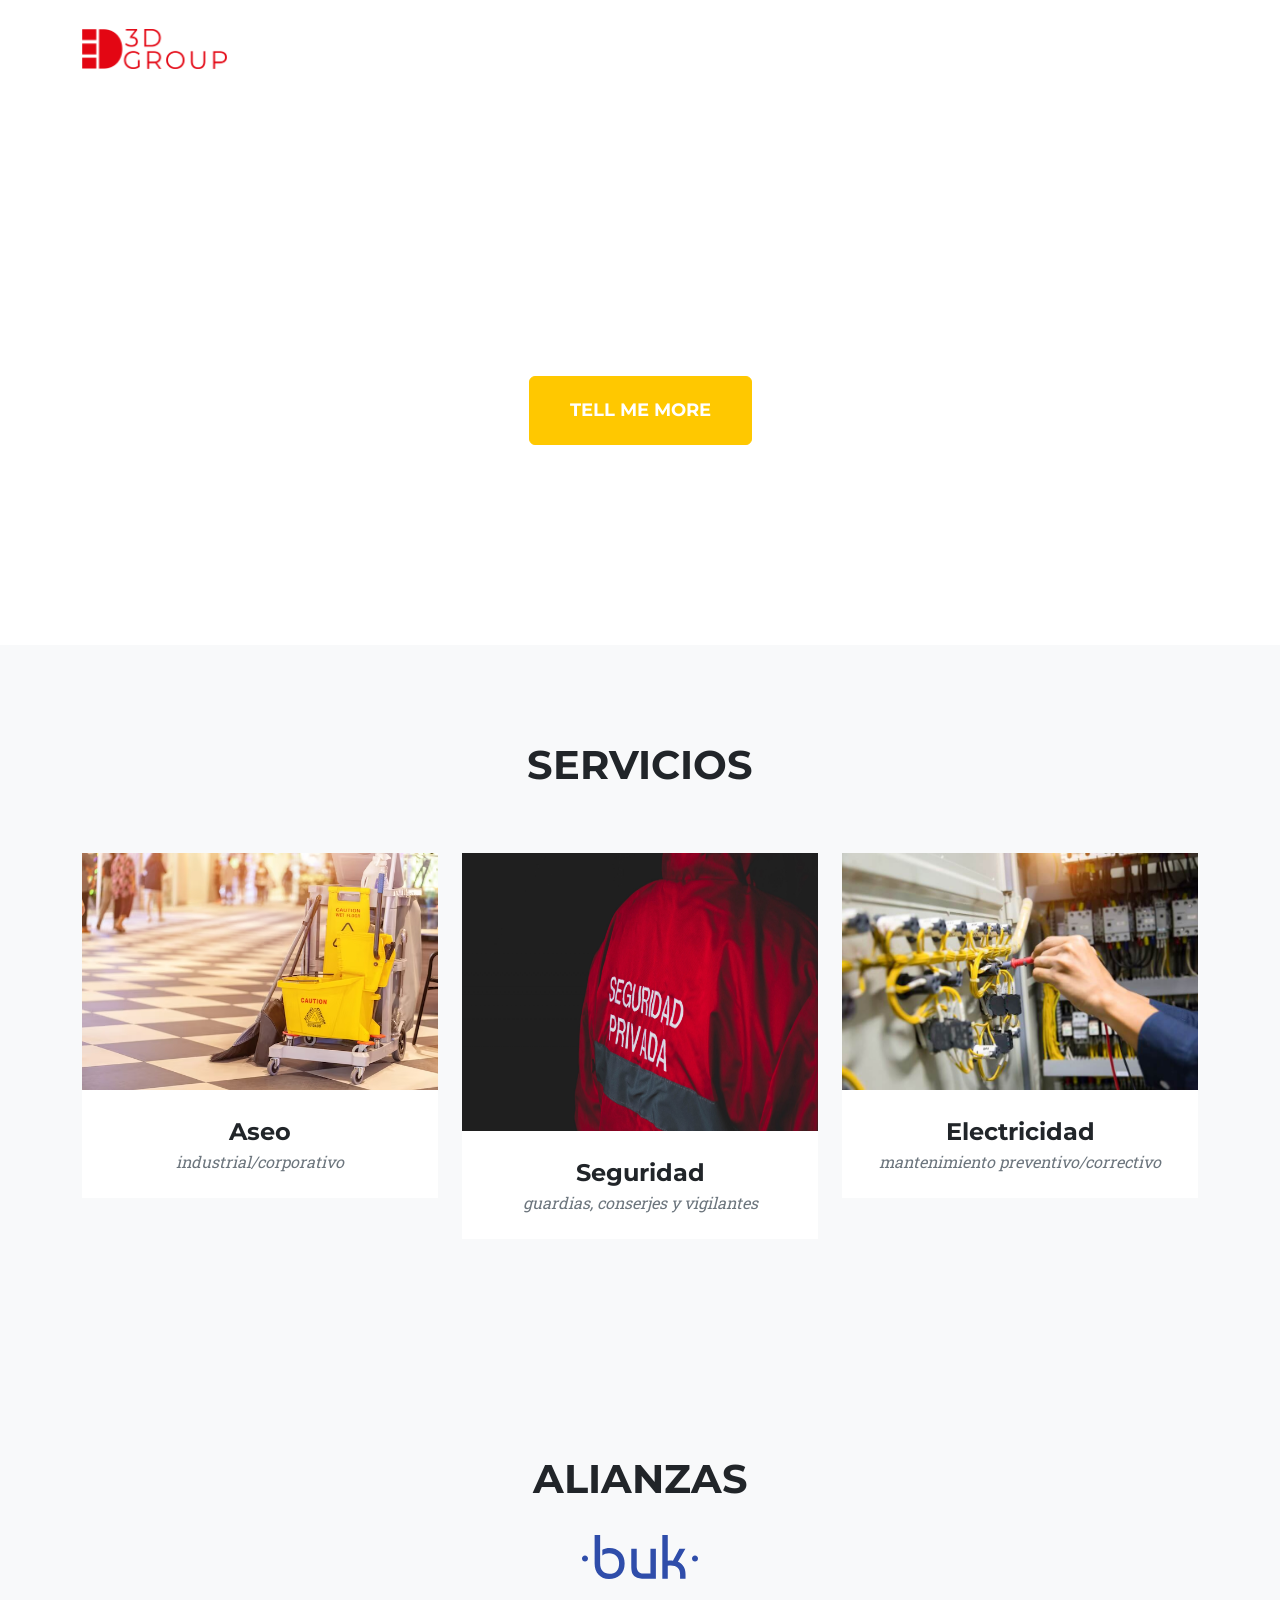
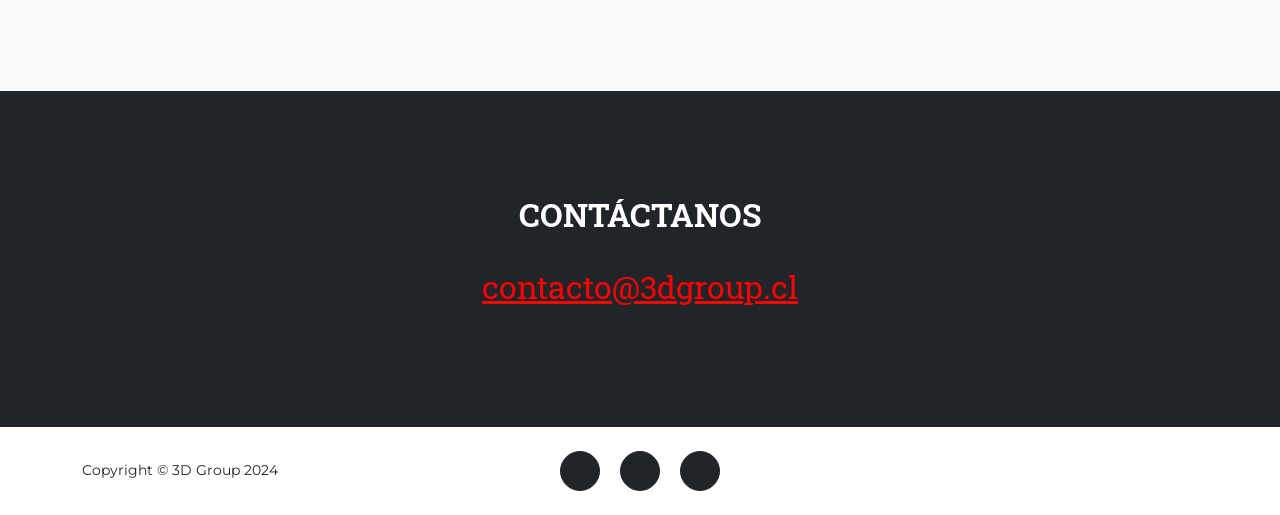
==== index.html @ 6247771e "modify landing" ====
<!DOCTYPE html>
<html lang="en">

<head>
    <meta charset="utf-8" />
    <meta name="viewport" content="width=device-width, initial-scale=1, shrink-to-fit=no" />
    <meta name="description" content="" />
    <meta name="author" content="" />
    <title>3D Group</title>
    <!-- Favicon-->
    <link rel="icon" type="image/x-icon" href="assets/favicon.ico" />
    <!-- Font Awesome icons (free version)-->
    <script src="https://use.fontawesome.com/releases/v6.3.0/js/all.js" crossorigin="anonymous"></script>
    <!-- Google fonts-->
    <link href="https://fonts.googleapis.com/css?family=Montserrat:400,700" rel="stylesheet" type="text/css" />
    <link href="https://fonts.googleapis.com/css?family=Roboto+Slab:400,100,300,700" rel="stylesheet" type="text/css" />
    <!-- Core theme CSS (includes Bootstrap)-->
    <link href="css/styles.css" rel="stylesheet" />
</head>

<body id="page-top">
    <!-- Navigation-->
    <nav class="navbar navbar-expand-lg navbar-dark fixed-top" id="mainNav">
        <div class="container">
            <a class="navbar-brand" href="#page-top"><img src="assets/img/logo.png" alt="..." /></a>
            <button class="navbar-toggler" type="button" data-bs-toggle="collapse" data-bs-target="#navbarResponsive"
                aria-controls="navbarResponsive" aria-expanded="false" aria-label="Toggle navigation">
                Menu
                <i class="fas fa-bars ms-1"></i>
            </button>
            <div class="collapse navbar-collapse" id="navbarResponsive">
                <ul class="navbar-nav text-uppercase ms-auto py-4 py-lg-0">
                    <li class="nav-item">
                        <a class="nav-link" href="#portfolio">
                            Servicios
                        </a>
                    </li>
                    <li class="nav-item">
                        <a class="nav-link" href="#alliances">
                            Alianzas
                        </a>
                    </li>
                    <!-- <li class="nav-item">
                        <a class="nav-link" href="#team">
                            Team
                        </a>
                    </li> -->
                    <li class="nav-item">
                        <a class="nav-link" href="#contact">
                            Contacto
                        </a>
                    </li>
                </ul>
            </div>
        </div>
    </nav>

    <!-- Masthead-->
    <header class="masthead">
        <div class="container">
            <div class="masthead-subheading">
                Co creamos espacios limpios y seguros para la tranquilidad de tus personas.
            </div>

            <a class="btn btn-primary btn-xl text-uppercase" href="#services">Tell Me More</a>
        </div>
    </header>

    <!-- Portfolio Grid-->
    <section class="page-section bg-light" id="portfolio">
        <div class="container">
            <div class="text-center">
                <h2 class="section-heading text-uppercase">
                    Servicios
                </h2>
                <h3 class="section-subheading text-muted">
                    <!-- Lorem ipsum dolor sit amet consectetur. -->
                </h3>
            </div>
            <div class="row">
                <div class="col-lg-4 col-sm-6 mb-4">
                    <!-- Portfolio item 1-->
                    <div class="portfolio-item">
                        <a class="portfolio-link" data-bs-toggle="modal" href="#portfolioModal1">
                            <div class="portfolio-hover">
                                <div class="portfolio-hover-content"><i class="fas fa-plus fa-3x"></i></div>
                            </div>
                            <img class="img-fluid" src="assets/img/services/aseo.png" alt="..." />
                        </a>
                        <div class="portfolio-caption">
                            <div class="portfolio-caption-heading">
                                Aseo
                            </div>
                            <div class="portfolio-caption-subheading text-muted">
                                industrial/corporativo
                            </div>
                        </div>
                    </div>
                </div>
                <div class="col-lg-4 col-sm-6 mb-4">
                    <!-- Portfolio item 2-->
                    <div class="portfolio-item">
                        <a class="portfolio-link" data-bs-toggle="modal" href="#portfolioModal2">
                            <div class="portfolio-hover">
                                <div class="portfolio-hover-content"><i class="fas fa-plus fa-3x"></i></div>
                            </div>
                            <img class="img-fluid" style="height: 17.35em;" src="assets/img/services/seguridad.png"
                                alt="..." />
                        </a>
                        <div class="portfolio-caption">
                            <div class="portfolio-caption-heading">
                                Seguridad
                            </div>
                            <div class="portfolio-caption-subheading text-muted">
                                guardias, conserjes y vigilantes
                            </div>
                        </div>
                    </div>
                </div>
                <div class="col-lg-4 col-sm-6 mb-4">
                    <!-- Portfolio item 3-->
                    <div class="portfolio-item">
                        <a class="portfolio-link" data-bs-toggle="modal" href="#portfolioModal3">
                            <div class="portfolio-hover">
                                <div class="portfolio-hover-content"><i class="fas fa-plus fa-3x"></i></div>
                            </div>
                            <img class="img-fluid" src="assets/img/services/electricidad.jpg" alt="..." />
                        </a>
                        <div class="portfolio-caption">
                            <div class="portfolio-caption-heading">
                                Electricidad
                            </div>
                            <div class="portfolio-caption-subheading text-muted">
                                mantenimiento preventivo/correctivo
                            </div>
                        </div>
                    </div>
                </div>
            </div>
        </div>
    </section>

    <!-- Clients-->
    <section class="page-section bg-light" id="alliances">
        <div class="container">
            <div class="text-center">
                <h2 class="section-heading text-uppercase">
                    Alianzas
                </h2>
            </div>
            <div class="row align-items-center" style="justify-content: center;">
                <div class="col-md-3 col-sm-6 my-3">
                    <a href="#!"><img class="img-fluid img-brand d-block mx-auto"
                            src="assets/img/alliances/logo-buk.svg" alt="..." aria-label="buk Logo" /></a>
                </div>

            </div>
        </div>
    </section>

    <!-- Contact-->
    <section class="page-section" id="contact">
        <div class="container">
            <div class="text-center">
                <p class="section-heading text-uppercase" style="font-size: 2rem; font-weight: bolder;">
                    Contáctanos
                </p>
                <p class="section-subheading text-muted">
                    <a href="mailto:contacto@cronoit.cl" style="font-size: 2rem; color: red;"
                        aria-label="correo electrónico">
                        contacto@3dgroup.cl
                    </a>
                </p>
            </div>
        </div>
    </section>

    <!-- Footer-->
    <footer class="footer py-4">
        <div class="container">
            <div class="row align-items-center">
                <div class="col-lg-4 text-lg-start">Copyright &copy; 3D Group 2024</div>
                <div class="col-lg-4 my-3 my-lg-0">
                    <a class="btn btn-dark btn-social mx-2" href="#!" aria-label="Twitter"><i
                            class="fab fa-twitter"></i></a>
                    <a class="btn btn-dark btn-social mx-2" href="#!" aria-label="Facebook"><i
                            class="fab fa-facebook-f"></i></a>
                    <a class="btn btn-dark btn-social mx-2" href="#!" aria-label="LinkedIn"><i
                            class="fab fa-linkedin-in"></i></a>
                </div>
                <!-- <div class="col-lg-4 text-lg-end">
                    <a class="link-dark text-decoration-none me-3" href="#!">Privacy Policy</a>
                    <a class="link-dark text-decoration-none" href="#!">Terms of Use</a>
                </div> -->
            </div>
        </div>
    </footer>

    <!-- Portfolio Modals-->
    <!-- Portfolio item 1 modal popup-->
    <div class="portfolio-modal modal fade" id="portfolioModal1" tabindex="-1" role="dialog" aria-hidden="true">
        <div class="modal-dialog">
            <div class="modal-content">
                <div class="close-modal" data-bs-dismiss="modal"><img src="assets/img/close-icon.svg"
                        alt="Close modal" /></div>
                <div class="container">
                    <div class="row justify-content-center">
                        <div class="col-lg-8">
                            <div class="modal-body">
                                <!-- Project details-->
                                <h2 class="text-uppercase">
                                    aseo
                                </h2>
                                <img class="img-fluid d-block mx-auto" src="assets/img/services/aseo.png" alt="..." />
                                <p>
                                    Utilizamos maquinaria especializada para y por la limpieza y mantención de tus
                                    espacios comunes con profesionales
                                    cualificados para ofrecer la mejor experiencia en comunidades, edificios,
                                    centros comerciales e instituciones.
                                </p>

                                <button class="btn btn-primary btn-xl text-uppercase" data-bs-dismiss="modal"
                                    type="button">
                                    <i class="fas fa-xmark me-1"></i>
                                    cerrar
                                </button>
                            </div>
                        </div>
                    </div>
                </div>
            </div>
        </div>
    </div>

    <!-- Portfolio item 2 modal popup-->
    <div class="portfolio-modal modal fade" id="portfolioModal2" tabindex="-1" role="dialog" aria-hidden="true">
        <div class="modal-dialog">
            <div class="modal-content">
                <div class="close-modal" data-bs-dismiss="modal"><img src="assets/img/close-icon.svg"
                        alt="Close modal" /></div>
                <div class="container">
                    <div class="row justify-content-center">
                        <div class="col-lg-8">
                            <div class="modal-body">
                                <!-- Project details-->
                                <h2 class="text-uppercase">
                                    seguridad
                                </h2>
                                <img class="img-fluid d-block mx-auto" src="assets/img/services/seguridad.png"
                                    alt="..." />
                                <p>
                                    Contamos con profesionales cualificados y certificados para velar por la seguridad
                                    de tus espacios comunes.
                                </p>
                                <button class="btn btn-primary btn-xl text-uppercase" data-bs-dismiss="modal"
                                    type="button">
                                    <i class="fas fa-xmark me-1"></i>
                                    cerrar
                                </button>
                            </div>
                        </div>
                    </div>
                </div>
            </div>
        </div>
    </div>

    <!-- Portfolio item 3 modal popup-->
    <div class="portfolio-modal modal fade" id="portfolioModal3" tabindex="-1" role="dialog" aria-hidden="true">
        <div class="modal-dialog">
            <div class="modal-content">
                <div class="close-modal" data-bs-dismiss="modal"><img src="assets/img/close-icon.svg"
                        alt="Close modal" /></div>
                <div class="container">
                    <div class="row justify-content-center">
                        <div class="col-lg-8">
                            <div class="modal-body">
                                <!-- Project details-->
                                <h2 class="text-uppercase">
                                    electricidad
                                </h2>
                                <img class="img-fluid d-block mx-auto" src="assets/img/services/electricidad.jpg"
                                    alt="..." />
                                <p>
                                    Realizamos mantenimiento preventivo y correctivo para velar por el funcionamiento en
                                    tus espacios comunes.
                                </p>
                                <button class="btn btn-primary btn-xl text-uppercase" data-bs-dismiss="modal"
                                    type="button">
                                    <i class="fas fa-xmark me-1"></i>
                                    cerrar
                                </button>
                            </div>
                        </div>
                    </div>
                </div>
            </div>
        </div>
    </div>

    <!-- Bootstrap core JS-->
    <script src="https://cdn.jsdelivr.net/npm/bootstrap@5.2.3/dist/js/bootstrap.bundle.min.js"></script>
    <!-- Core theme JS-->
    <script src="js/scripts.js"></script>
</body>

</html>
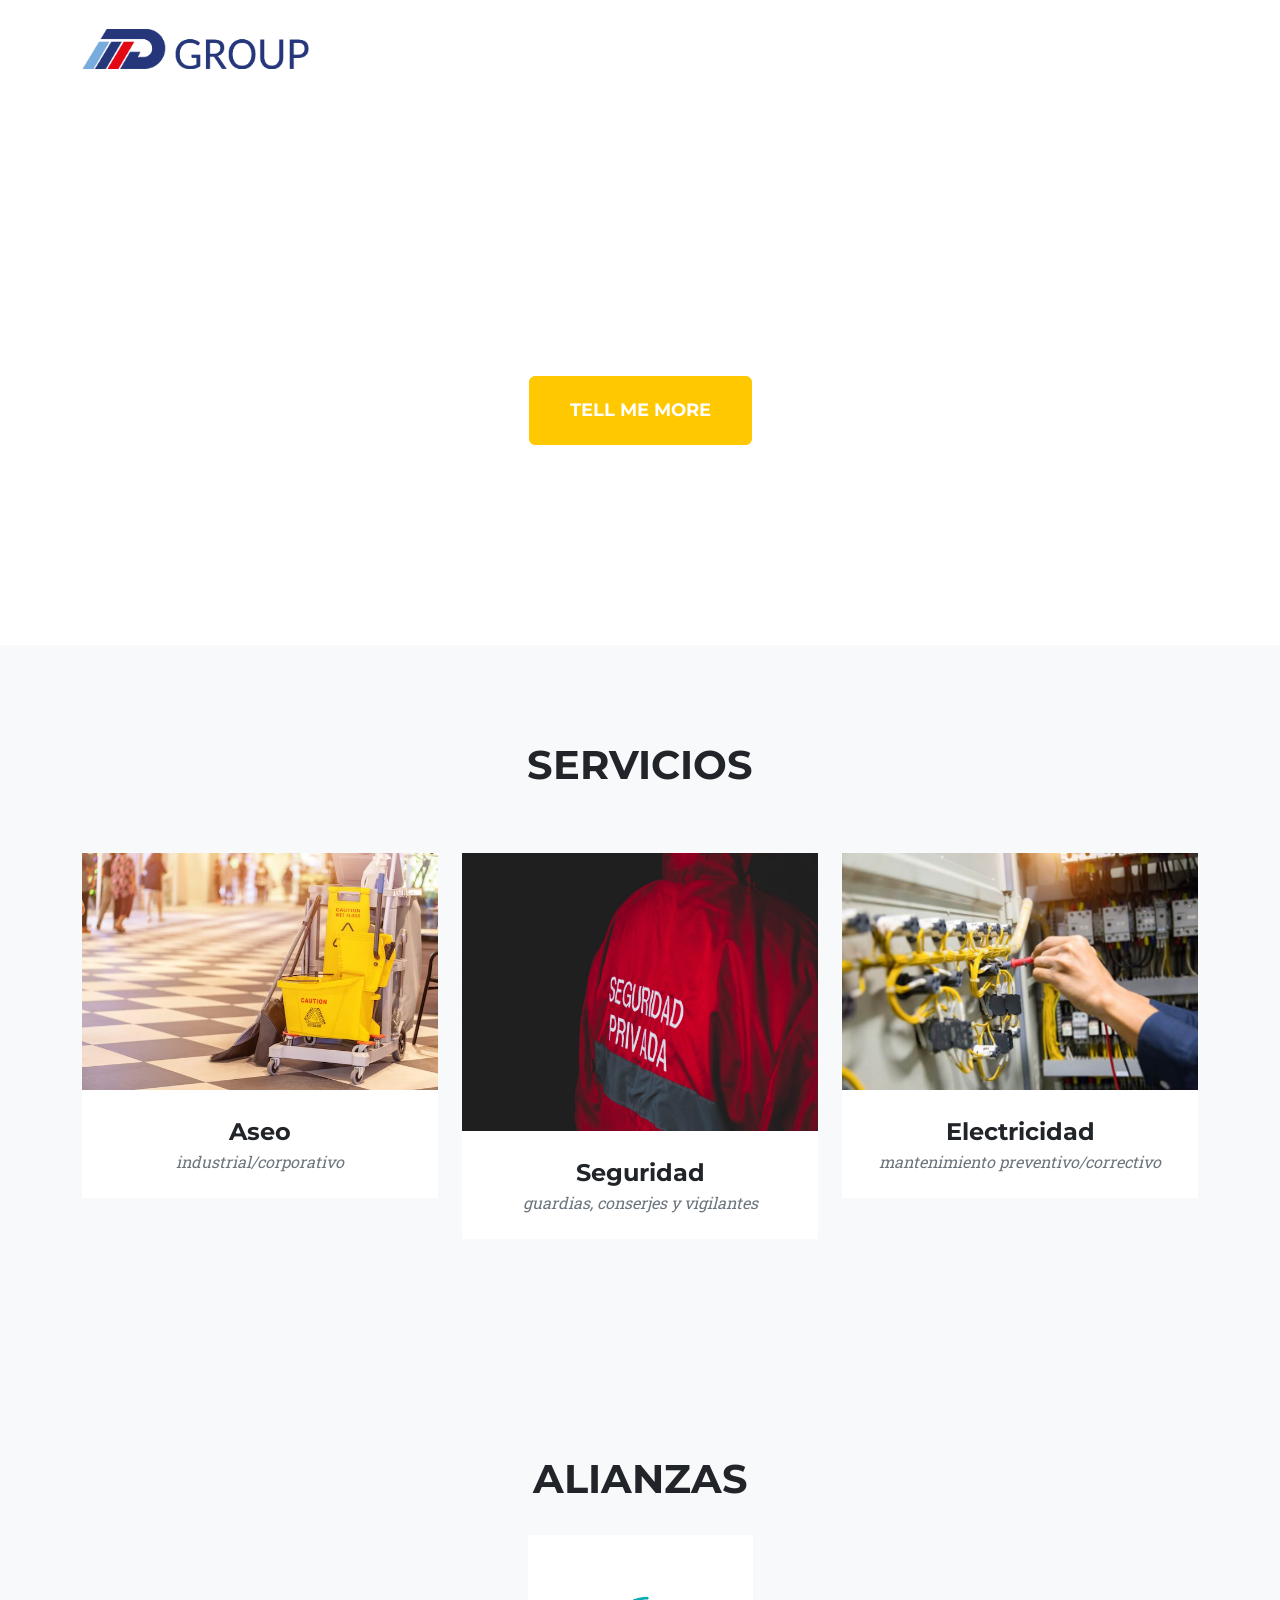
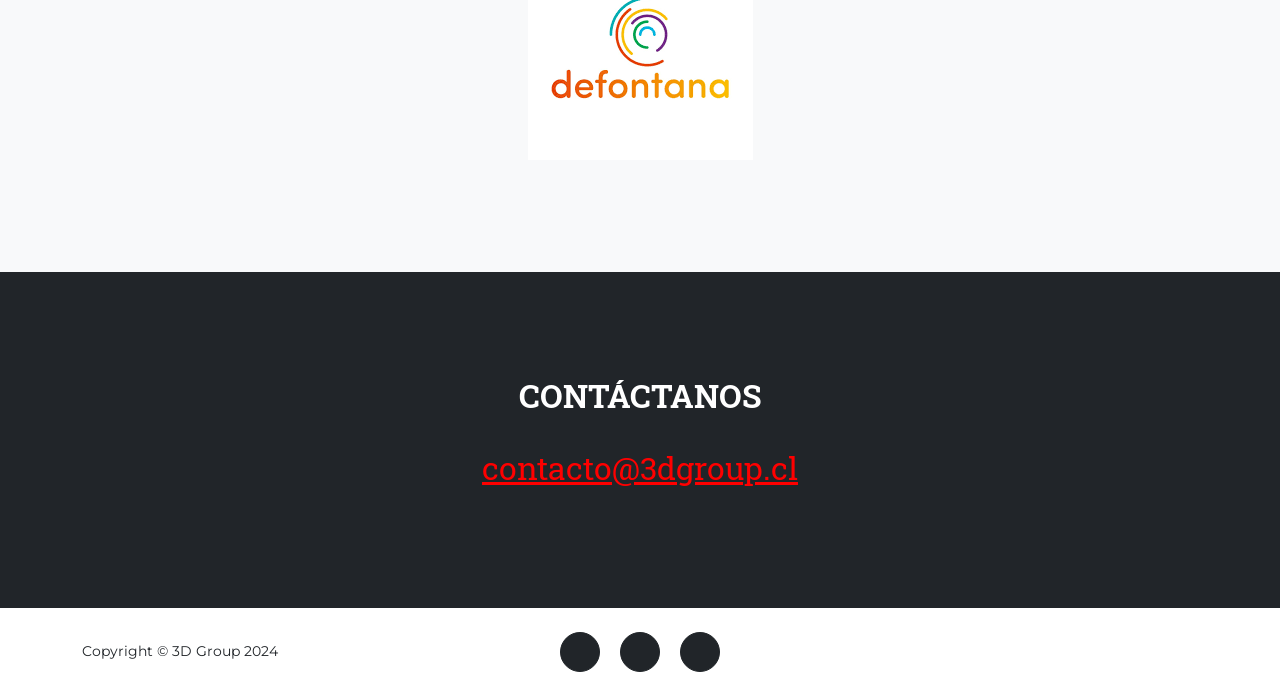
==== commit 3fc5c96c: "modify landing" ====
--- a/index.html
+++ b/index.html
@@ -150,8 +150,10 @@
             </div>
             <div class="row align-items-center" style="justify-content: center;">
                 <div class="col-md-3 col-sm-6 my-3">
-                    <a href="#!"><img class="img-fluid img-brand d-block mx-auto"
-                            src="assets/img/alliances/logo-buk.svg" alt="..." aria-label="buk Logo" /></a>
+                    <a href="#!">
+                        <img class="img-fluid img-brand d-block mx-auto" src="assets/img/alliances/Defontana.png"
+                            alt="..." aria-label="Defontana Logo" />
+                    </a>
                 </div>
 
             </div>
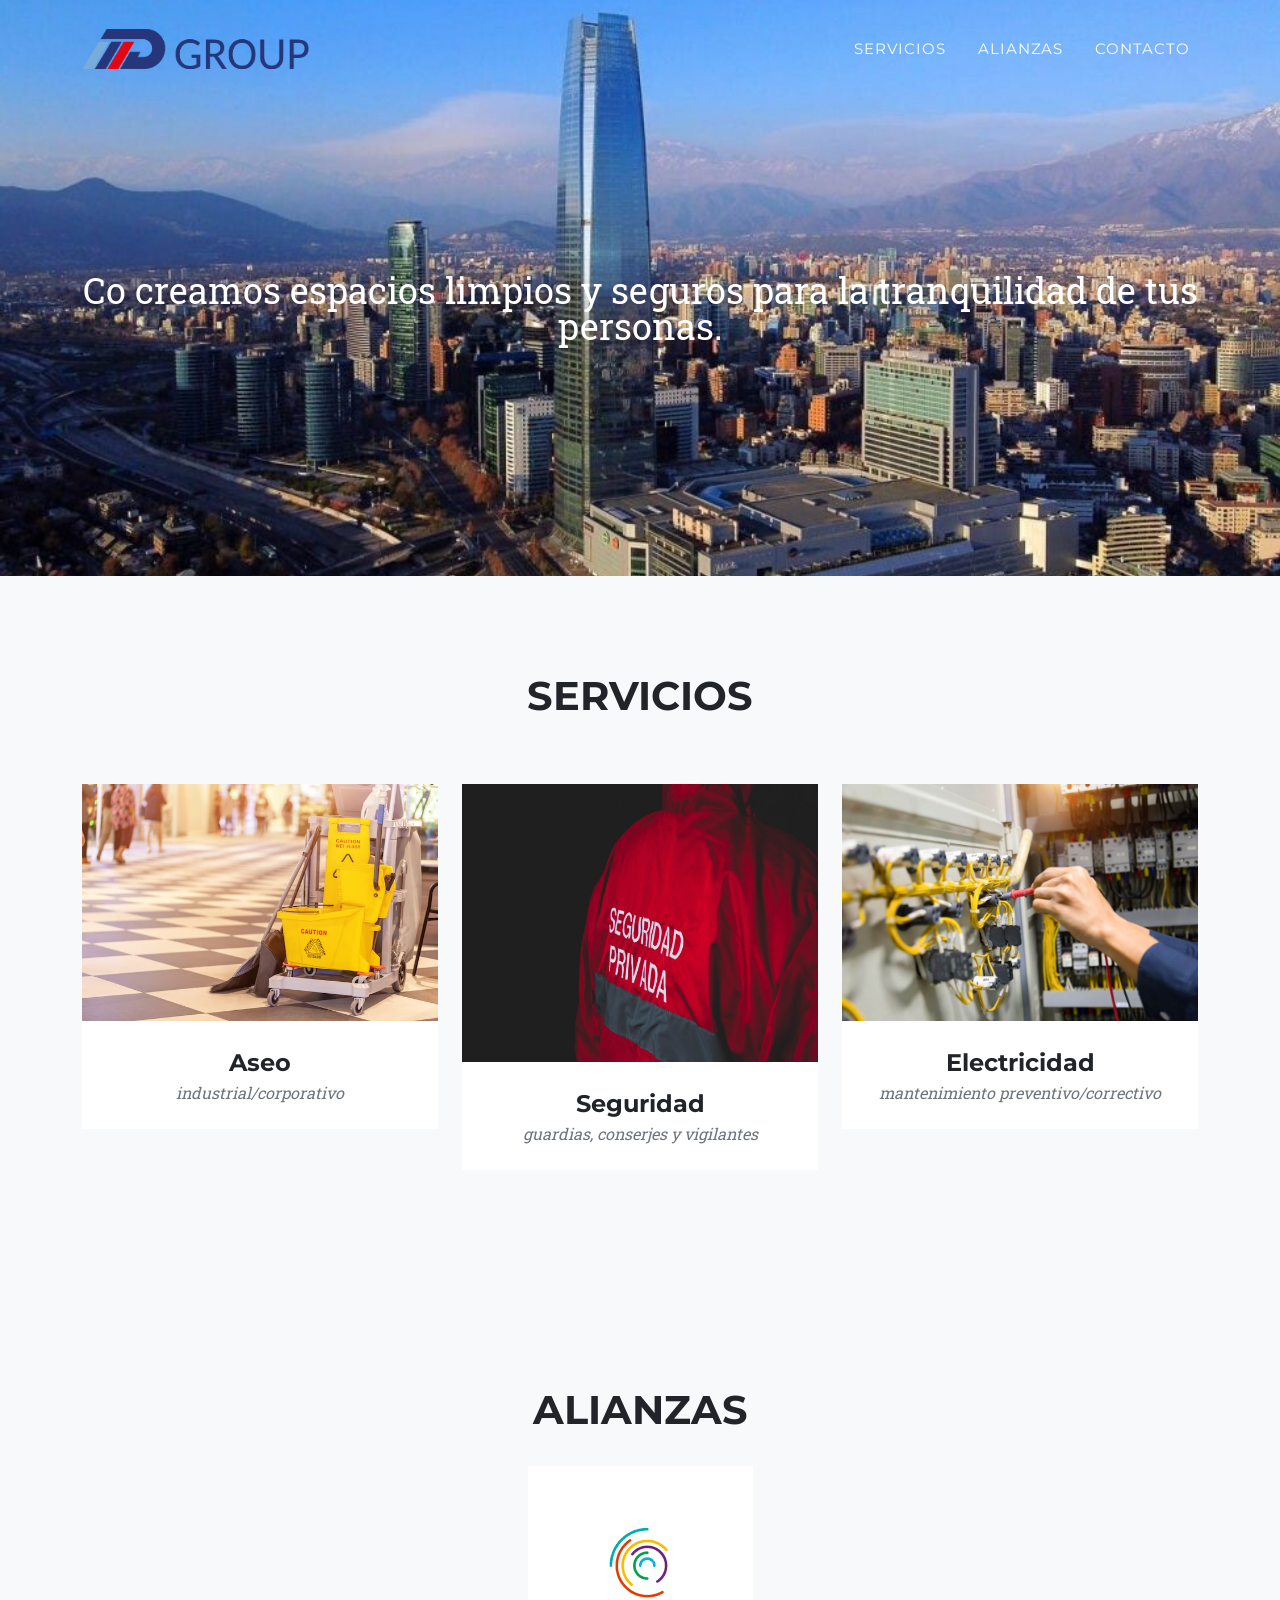
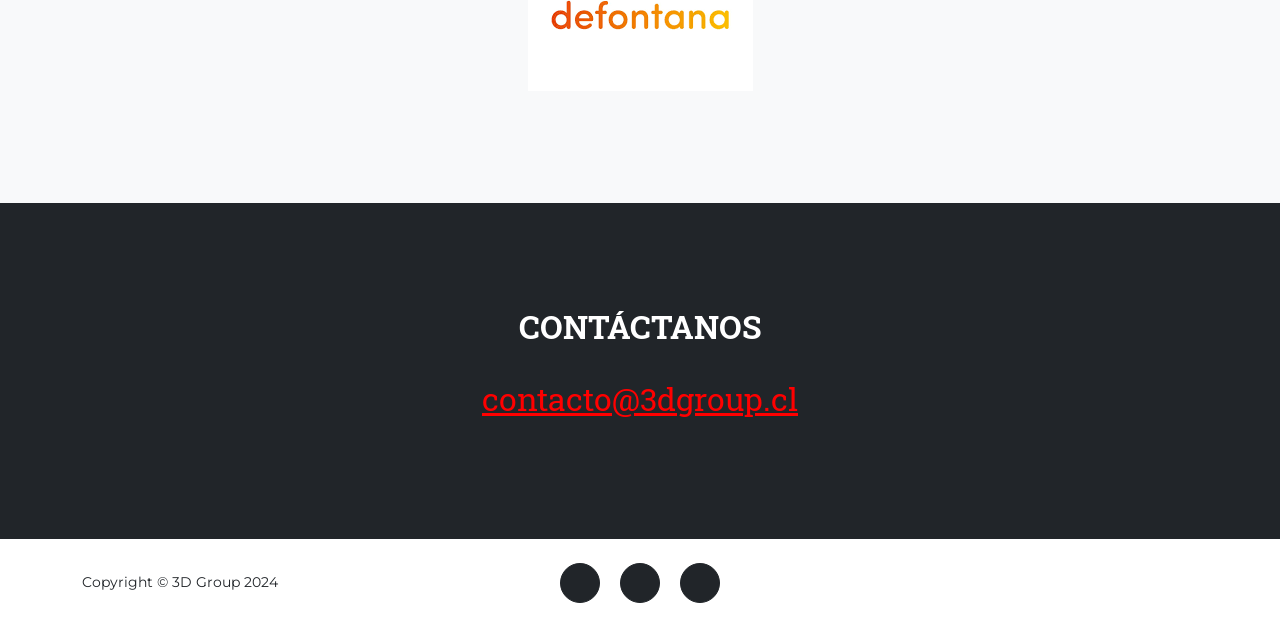
==== commit 655afb7a: "modify landing" ====
--- a/index.html
+++ b/index.html
@@ -61,8 +61,6 @@
             <div class="masthead-subheading">
                 Co creamos espacios limpios y seguros para la tranquilidad de tus personas.
             </div>
-
-            <a class="btn btn-primary btn-xl text-uppercase" href="#services">Tell Me More</a>
         </div>
     </header>
 
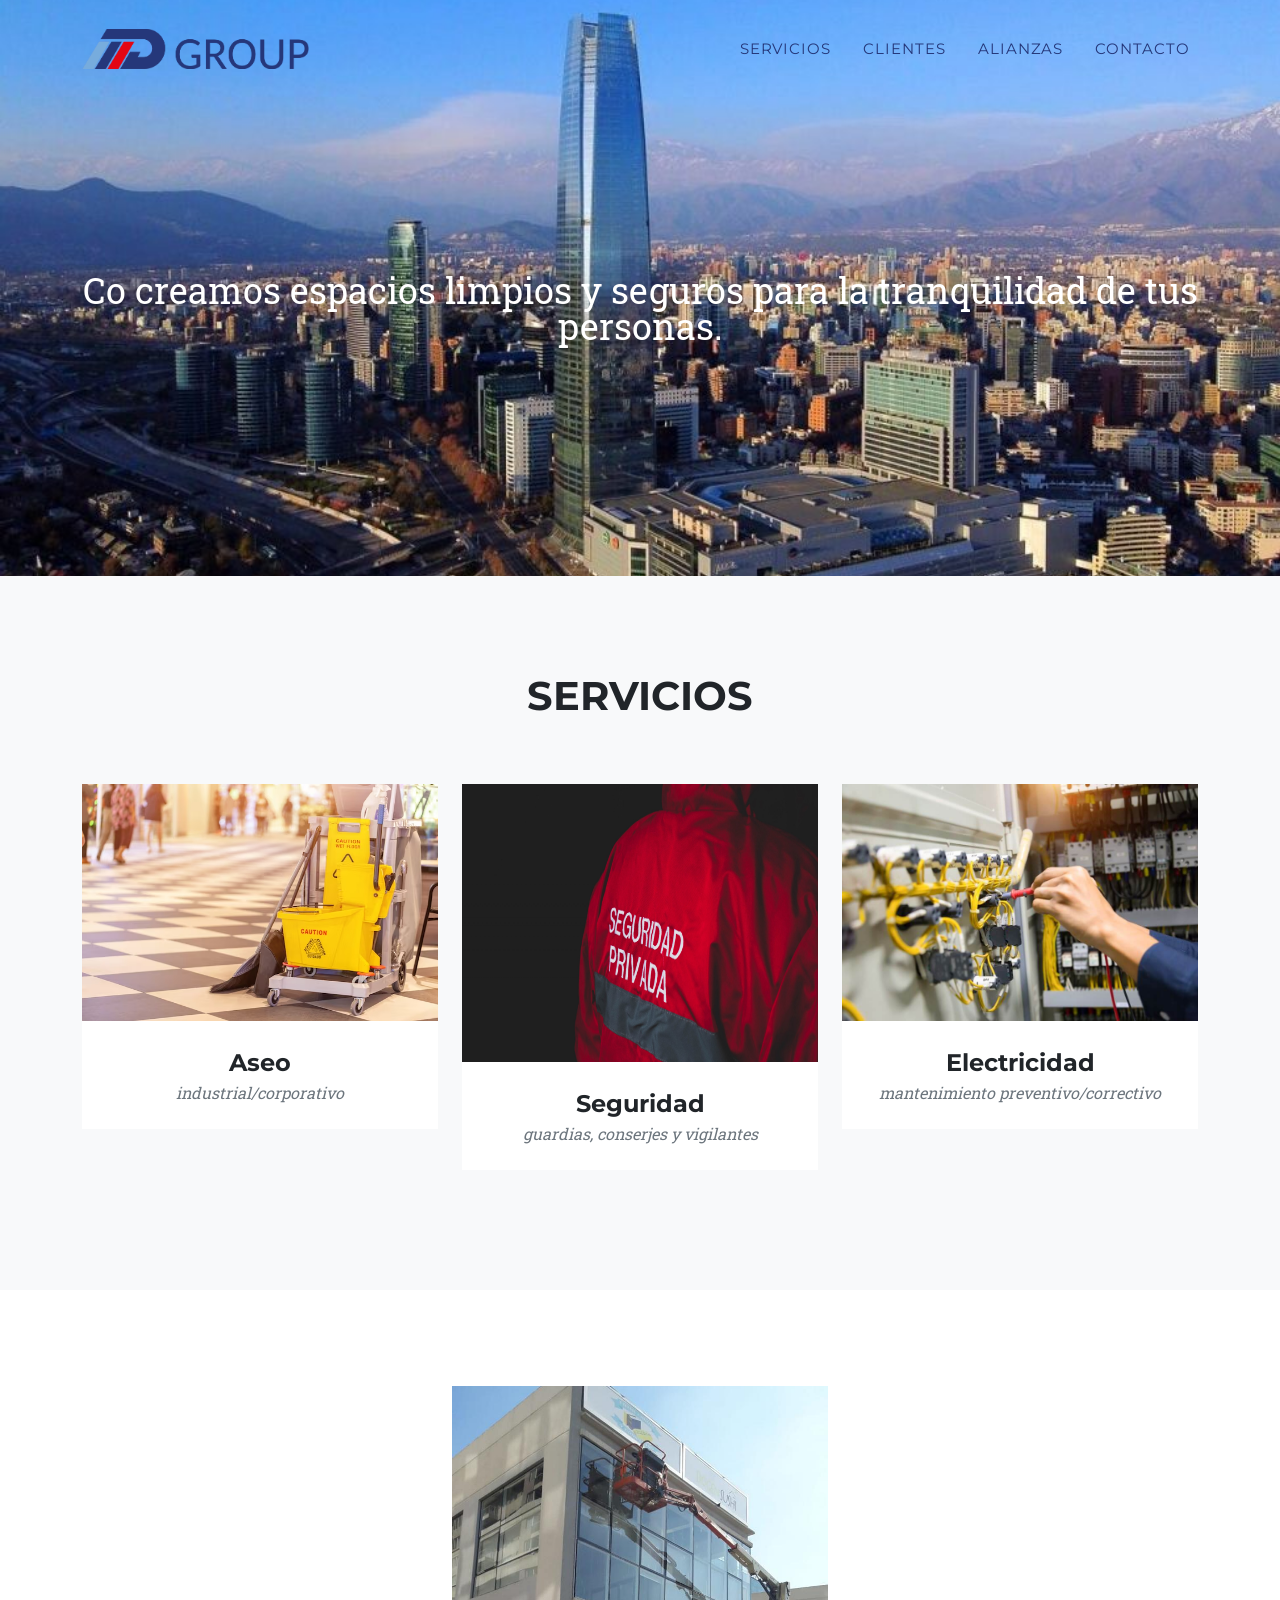
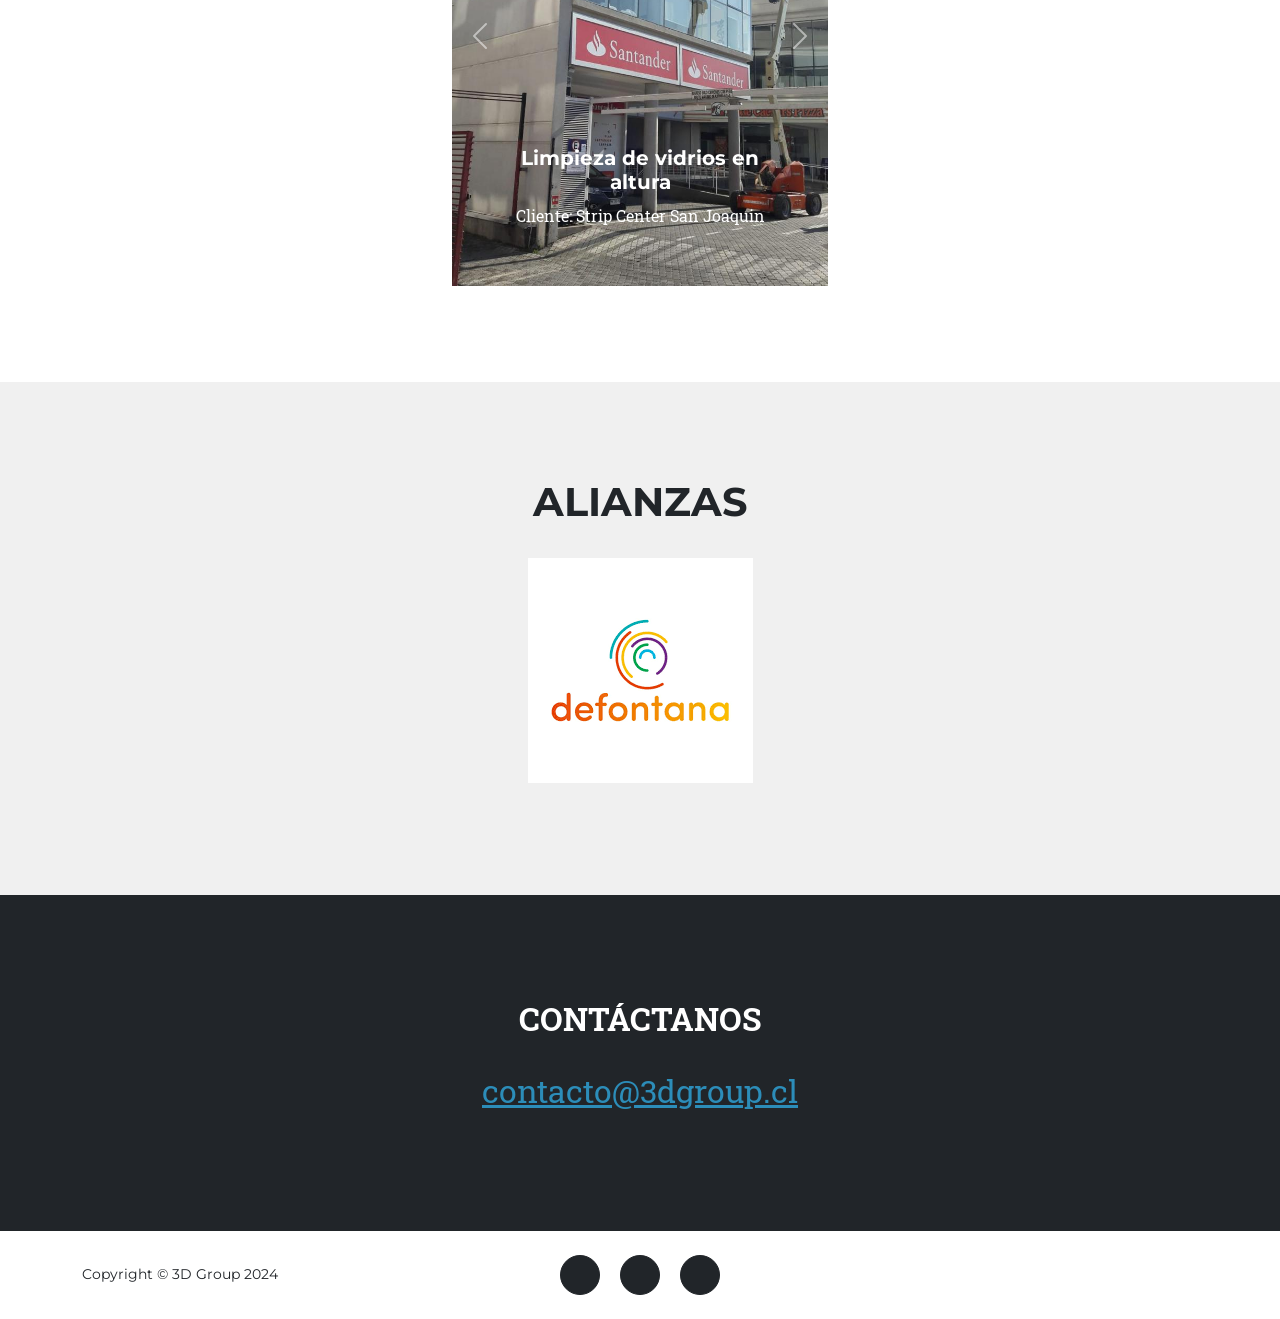
==== commit bb39b210: "git commit -m "Actualización del carrusel de clientes y ajustes en el CSS" git commit -m "Actualizac" ====
--- a/index.html
+++ b/index.html
@@ -31,26 +31,18 @@
             <div class="collapse navbar-collapse" id="navbarResponsive">
                 <ul class="navbar-nav text-uppercase ms-auto py-4 py-lg-0">
                     <li class="nav-item">
-                        <a class="nav-link" href="#portfolio">
-                            Servicios
-                        </a>
+                        <a class="nav-link" href="#portfolio">Servicios</a>
                     </li>
                     <li class="nav-item">
-                        <a class="nav-link" href="#alliances">
-                            Alianzas
-                        </a>
+                        <a class="nav-link" href="#clients">Clientes</a> <!-- Nuevo botón de "Clientes" -->
                     </li>
-                    <!-- <li class="nav-item">
-                        <a class="nav-link" href="#team">
-                            Team
-                        </a>
-                    </li> -->
                     <li class="nav-item">
-                        <a class="nav-link" href="#contact">
-                            Contacto
-                        </a>
+                        <a class="nav-link" href="#alliances">Alianzas</a>
                     </li>
-                </ul>
+                    <li class="nav-item">
+                        <a class="nav-link" href="#contact">Contacto</a>
+                    </li>
+                </ul>                
             </div>
         </div>
     </nav>
@@ -65,7 +57,7 @@
     </header>
 
     <!-- Portfolio Grid-->
-    <section class="page-section bg-light" id="portfolio">
+    <section class="page-section" id="portfolio">
         <div class="container">
             <div class="text-center">
                 <h2 class="section-heading text-uppercase">
@@ -138,8 +130,48 @@
         </div>
     </section>
 
+    <section class="page-section" id="clients">
+        <div class="container small-carousel">
+            <div id="workCarousel" class="carousel slide" data-bs-ride="carousel">
+                <div class="carousel-inner">
+                    <div class="carousel-item active">
+                        <img src="assets/img/proyecto1.png" class="d-block w-100" alt="Trabajo 1">
+                        <div class="carousel-caption d-none d-md-block">
+                            <h5>Limpieza de vidrios en altura</h5>
+                            <p>Cliente: Strip Center San Joaquin</p>
+                        </div>
+                    </div>
+                    <div class="carousel-item">
+                        <img src="assets/img/proyecto2.png" class="d-block w-100" alt="Trabajo 2">
+                        <div class="carousel-caption d-none d-md-block">
+                            <h5>Personal de limpieza</h5>
+                            <p>Cliente: Edificio San Miguel.</p>
+                        </div>
+                    </div>
+                    <div class="carousel-item">
+                        <img src="assets/img/proyecto3.png" class="d-block w-100" alt="Trabajo 3">
+                        <div class="carousel-caption d-none d-md-block">
+                            <h5>Barrido en edificio</h5>
+                            <p>Cliente: Edificio San Miguel</p>
+                        </div>
+                    </div>
+                </div>
+                <button class="carousel-control-prev" type="button" data-bs-target="#workCarousel" data-bs-slide="prev">
+                    <span class="carousel-control-prev-icon" aria-hidden="true"></span>
+                    <span class="visually-hidden">Previous</span>
+                </button>
+                <button class="carousel-control-next" type="button" data-bs-target="#workCarousel" data-bs-slide="next">
+                    <span class="carousel-control-next-icon" aria-hidden="true"></span>
+                    <span class="visually-hidden">Next</span>
+                </button>
+            </div>
+        </div>
+    </section>
+    
+
     <!-- Clients-->
-    <section class="page-section bg-light" id="alliances">
+    <section class="page-section
+    " id="alliances">
         <div class="container">
             <div class="text-center">
                 <h2 class="section-heading text-uppercase">
@@ -166,7 +198,7 @@
                     Contáctanos
                 </p>
                 <p class="section-subheading text-muted">
-                    <a href="mailto:contacto@cronoit.cl" style="font-size: 2rem; color: red;"
+                    <a href="mailto:contacto@cronoit.cl" style="font-size: 2rem; color: rgb(44, 141, 185);"
                         aria-label="correo electrónico">
                         contacto@3dgroup.cl
                     </a>
@@ -185,7 +217,7 @@
                             class="fab fa-twitter"></i></a>
                     <a class="btn btn-dark btn-social mx-2" href="#!" aria-label="Facebook"><i
                             class="fab fa-facebook-f"></i></a>
-                    <a class="btn btn-dark btn-social mx-2" href="#!" aria-label="LinkedIn"><i
+                    <a class="btn btn-dark btn-social mx-2" href="https://www.linkedin.com/company/3dgroup-chile" aria-label="LinkedIn"><i
                             class="fab fa-linkedin-in"></i></a>
                 </div>
                 <!-- <div class="col-lg-4 text-lg-end">
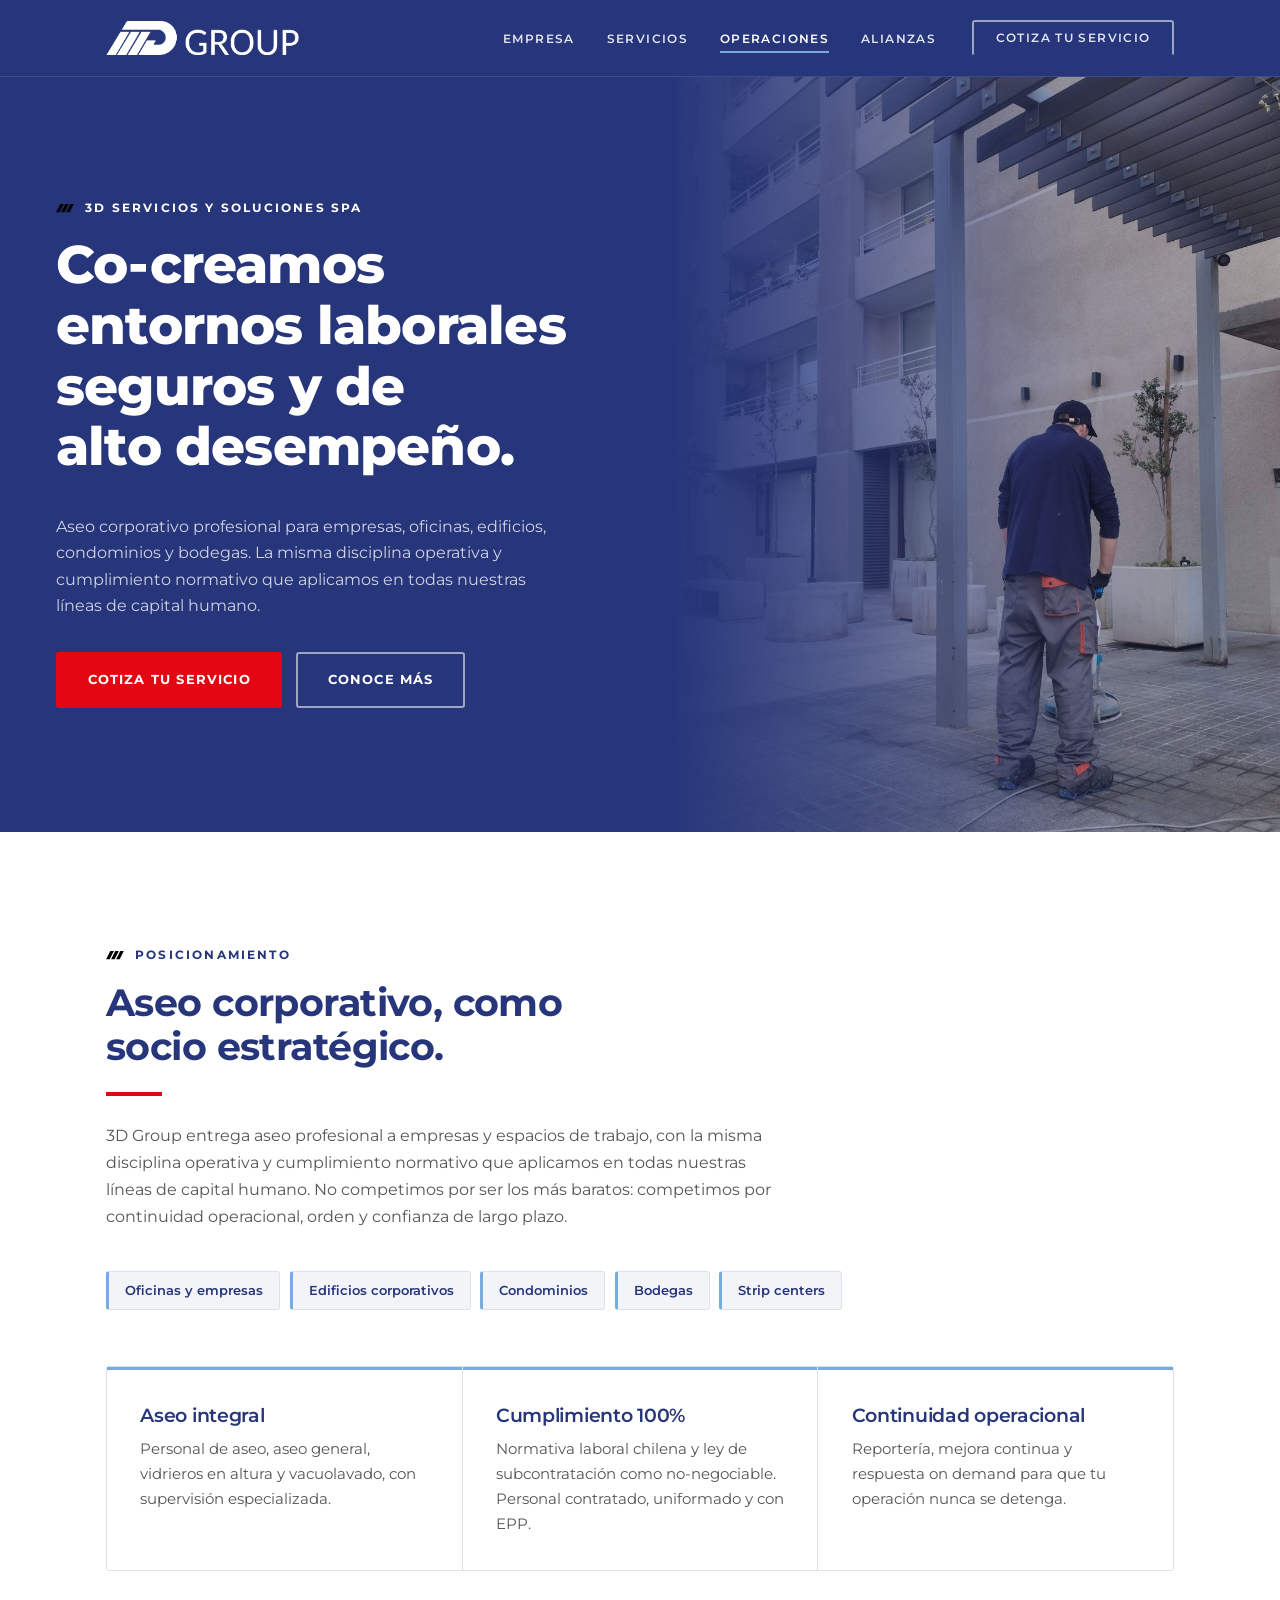
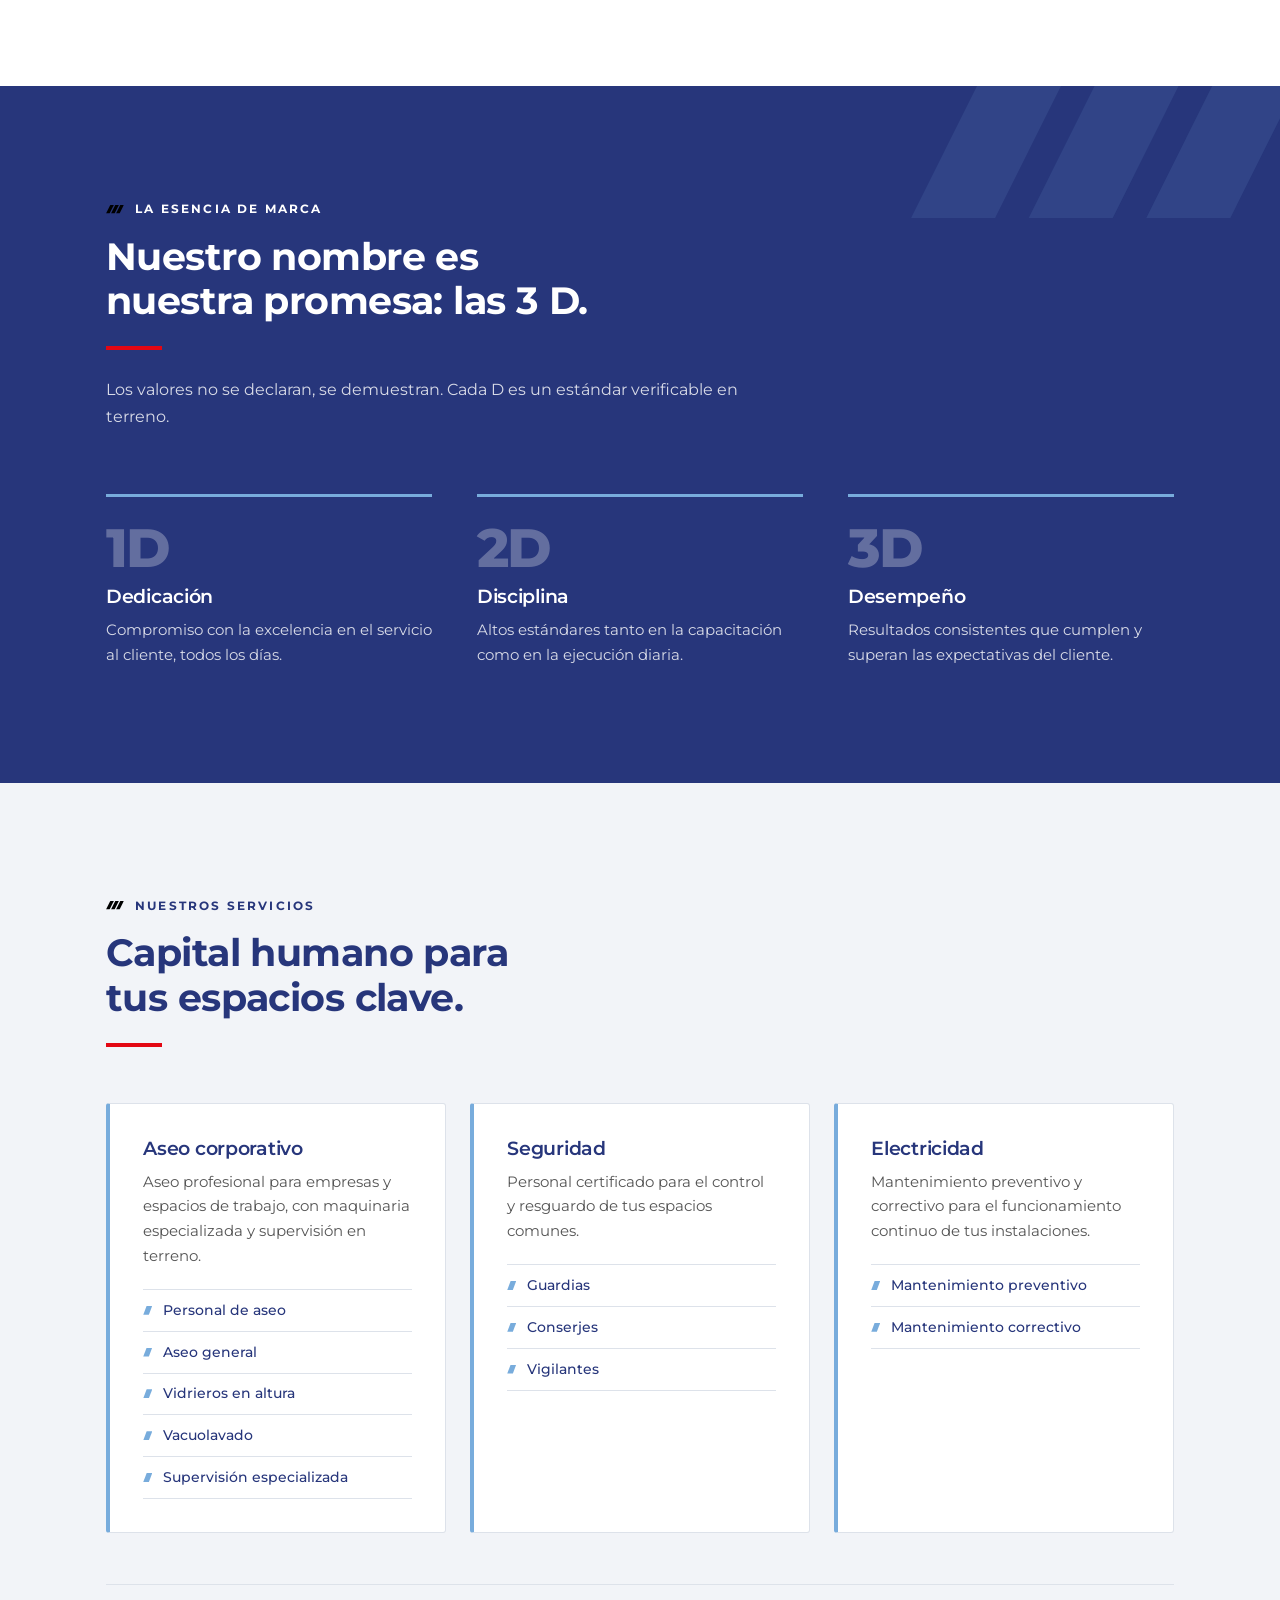
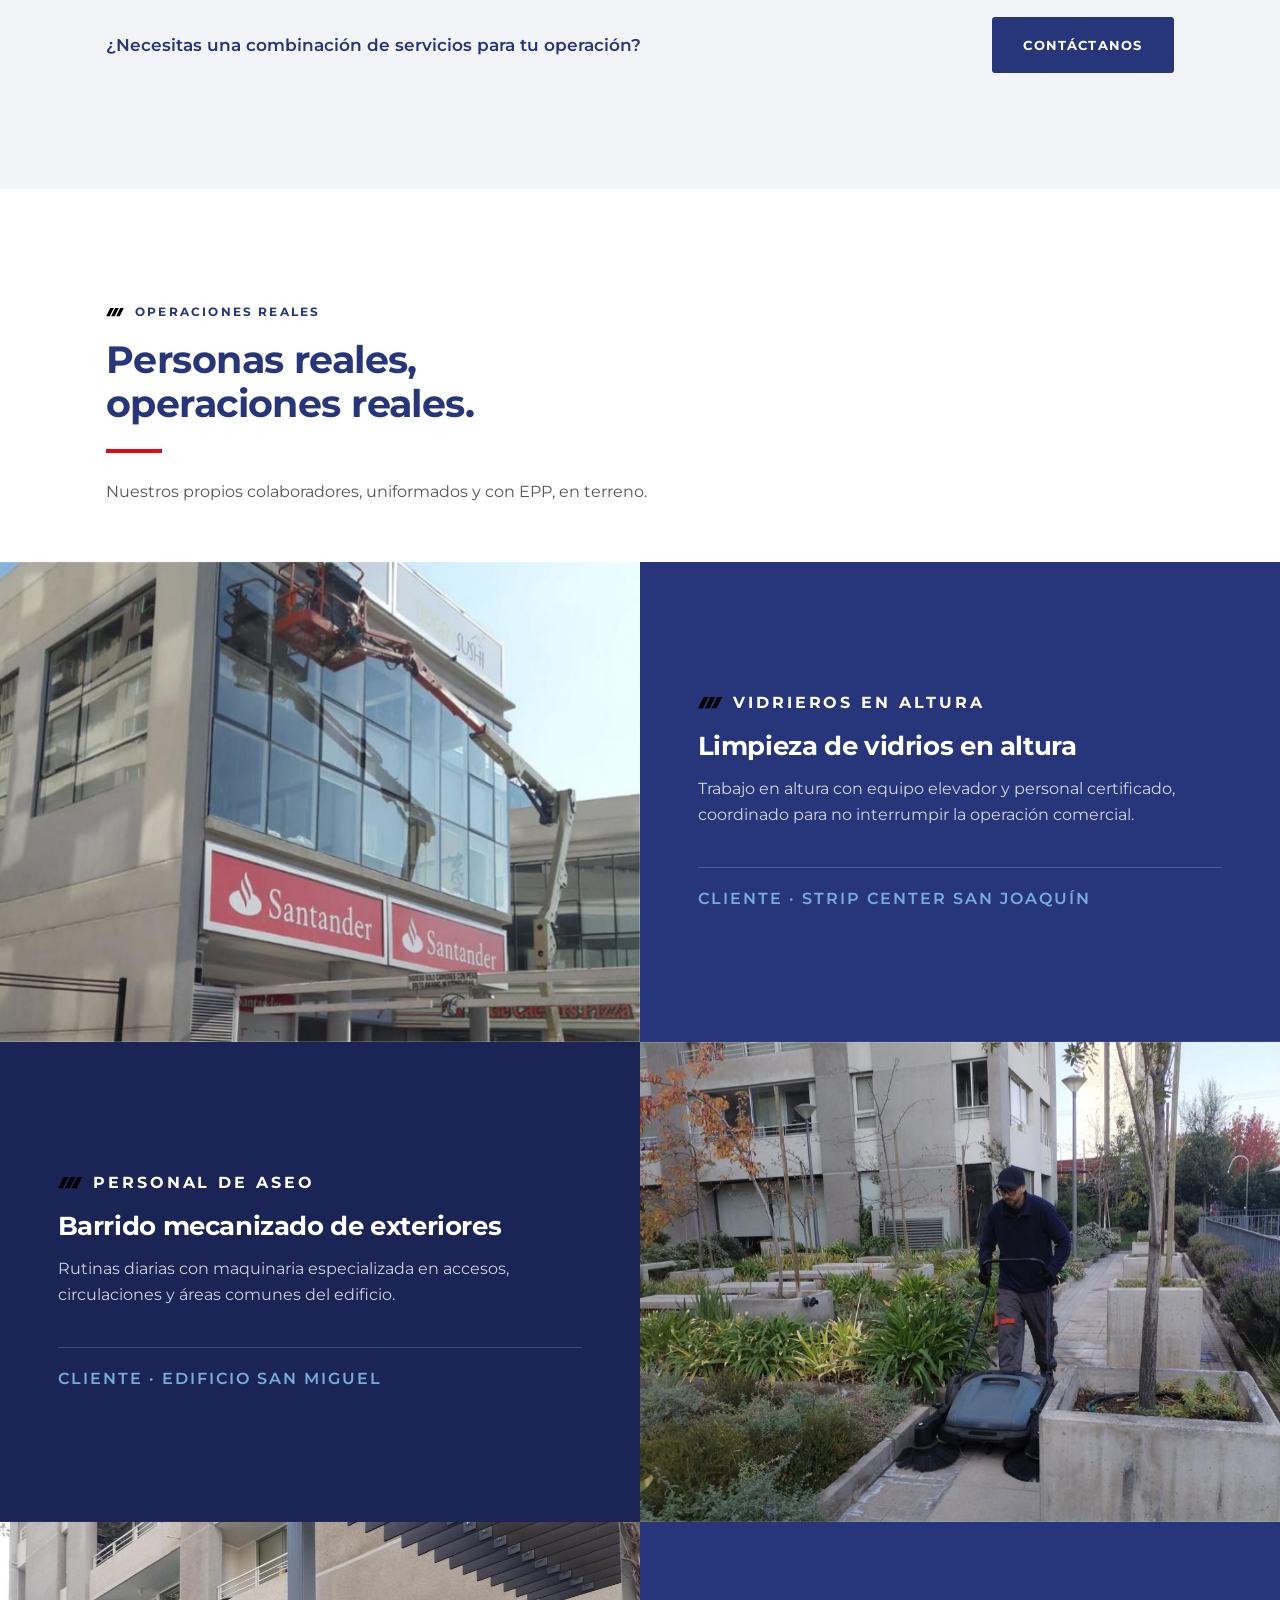
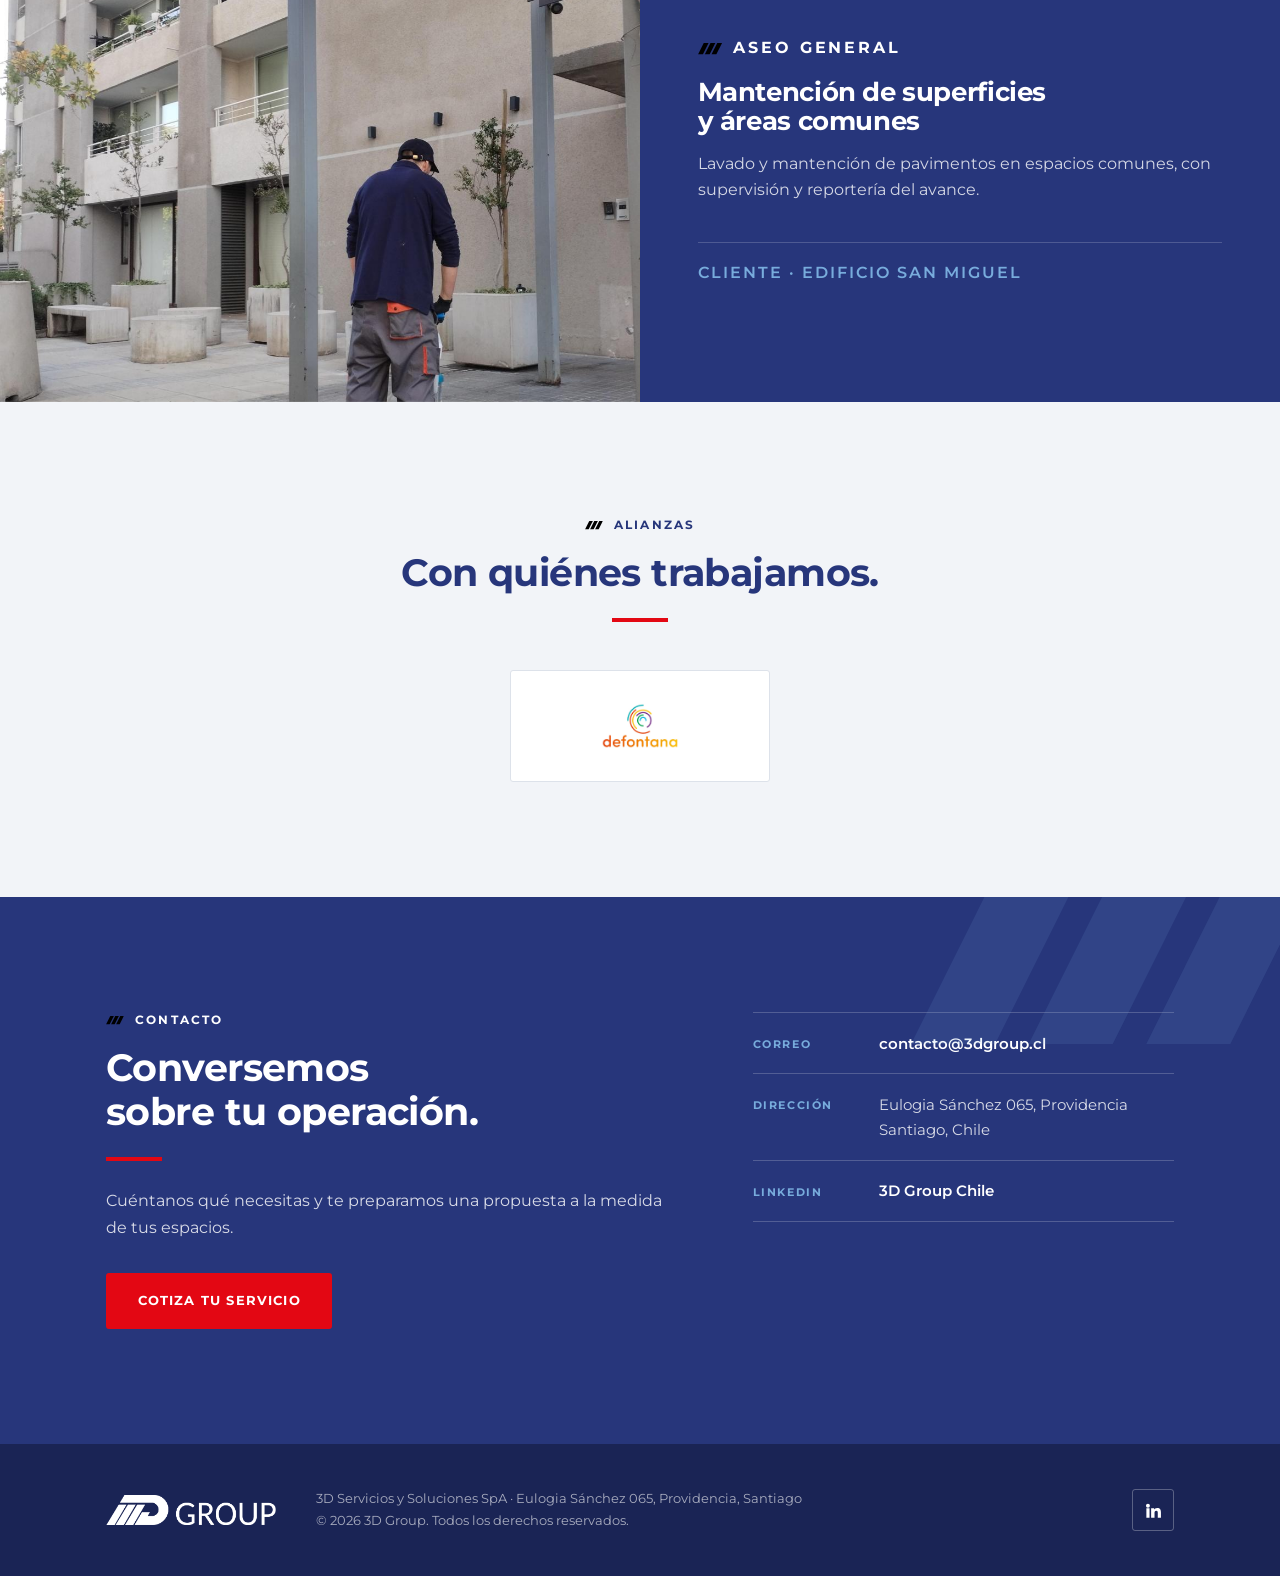
==== commit 908a69e7: "Rediseño del sitio según el Kit de marca 3D Group v1.0 Reconstruye la landing sobre el sistema de di" ====
--- a/index.html
+++ b/index.html
@@ -1,339 +1,396 @@
 <!DOCTYPE html>
-<html lang="en">
+<html lang="es">
 
 <head>
     <meta charset="utf-8" />
-    <meta name="viewport" content="width=device-width, initial-scale=1, shrink-to-fit=no" />
-    <meta name="description" content="" />
-    <meta name="author" content="" />
-    <title>3D Group</title>
-    <!-- Favicon-->
-    <link rel="icon" type="image/x-icon" href="assets/favicon.ico" />
-    <!-- Font Awesome icons (free version)-->
-    <script src="https://use.fontawesome.com/releases/v6.3.0/js/all.js" crossorigin="anonymous"></script>
-    <!-- Google fonts-->
-    <link href="https://fonts.googleapis.com/css?family=Montserrat:400,700" rel="stylesheet" type="text/css" />
-    <link href="https://fonts.googleapis.com/css?family=Roboto+Slab:400,100,300,700" rel="stylesheet" type="text/css" />
-    <!-- Core theme CSS (includes Bootstrap)-->
+    <meta name="viewport" content="width=device-width, initial-scale=1" />
+    <title>3D Group · Aseo corporativo profesional en Santiago</title>
+    <meta name="description"
+        content="Aseo corporativo para empresas, oficinas, edificios, condominios y bodegas. Personal contratado, uniformado y con EPP. Cumplimiento 100% de la normativa laboral chilena." />
+    <meta name="author" content="3D Servicios y Soluciones SpA" />
+    <meta name="theme-color" content="#27367B" />
+    <link rel="canonical" href="https://www.3dgroup.cl/" />
+
+    <!-- Open Graph -->
+    <meta property="og:type" content="website" />
+    <meta property="og:locale" content="es_CL" />
+    <meta property="og:site_name" content="3D Group" />
+    <meta property="og:title" content="3D Group · Aseo corporativo profesional" />
+    <meta property="og:description"
+        content="Co-creamos entornos laborales seguros y de alto desempeño. Aseo corporativo con disciplina operativa y cumplimiento normativo." />
+    <meta property="og:url" content="https://www.3dgroup.cl/" />
+    <meta property="og:image" content="https://www.3dgroup.cl/assets/img/proyecto1.png" />
+
+    <!-- Favicon -->
+    <link rel="icon" href="assets/favicon.ico" sizes="any" />
+    <link rel="icon" href="assets/img/favicon-256.png" type="image/png" />
+    <link rel="apple-touch-icon" href="assets/img/apple-touch-icon.png" />
+
+    <!-- Montserrat: única familia de la marca -->
+    <link rel="preconnect" href="https://fonts.googleapis.com" />
+    <link rel="preconnect" href="https://fonts.gstatic.com" crossorigin />
+    <link
+        href="https://fonts.googleapis.com/css2?family=Montserrat:wght@300;400;500;600;700;800&display=swap"
+        rel="stylesheet" />
+
     <link href="css/styles.css" rel="stylesheet" />
 </head>
 
-<body id="page-top">
-    <!-- Navigation-->
-    <nav class="navbar navbar-expand-lg navbar-dark fixed-top" id="mainNav">
-        <div class="container">
-            <a class="navbar-brand" href="#page-top"><img src="assets/img/logo.png" alt="..." /></a>
-            <button class="navbar-toggler" type="button" data-bs-toggle="collapse" data-bs-target="#navbarResponsive"
-                aria-controls="navbarResponsive" aria-expanded="false" aria-label="Toggle navigation">
-                Menu
-                <i class="fas fa-bars ms-1"></i>
+<body id="inicio">
+
+    <!-- Motivo diagonal: símbolo reutilizable (celeste · navy · rojo) -->
+    <svg width="0" height="0" class="svg-sprite" aria-hidden="true" focusable="false">
+        <symbol id="franja" viewBox="0 0 25 12">
+            <path class="f1" d="M6 0 H11 L5 12 H0 Z" />
+            <path class="f2" d="M13 0 H18 L12 12 H7 Z" />
+            <path class="f3" d="M20 0 H25 L19 12 H14 Z" />
+        </symbol>
+    </svg>
+
+    <a class="skip-link" href="#contenido">Saltar al contenido</a>
+
+    <!-- ============ NAV ============ -->
+    <header class="nav" id="nav">
+        <div class="shell nav__inner">
+            <a class="nav__brand" href="#inicio" aria-label="3D Group · Inicio">
+                <img src="assets/img/logo-blanco.png" alt="3D Group" width="2460" height="434" />
+            </a>
+
+            <button class="nav__toggle" id="navToggle" type="button" aria-expanded="false"
+                aria-controls="navMenu" aria-label="Abrir menú">
+                <span class="nav__burger" aria-hidden="true"></span>
             </button>
-            <div class="collapse navbar-collapse" id="navbarResponsive">
-                <ul class="navbar-nav text-uppercase ms-auto py-4 py-lg-0">
-                    <li class="nav-item">
-                        <a class="nav-link" href="#portfolio">Servicios</a>
-                    </li>
-                    <li class="nav-item">
-                        <a class="nav-link" href="#clients">Clientes</a> <!-- Nuevo botón de "Clientes" -->
-                    </li>
-                    <li class="nav-item">
-                        <a class="nav-link" href="#alliances">Alianzas</a>
-                    </li>
-                    <li class="nav-item">
-                        <a class="nav-link" href="#contact">Contacto</a>
-                    </li>
-                </ul>                
-            </div>
-        </div>
-    </nav>
-
-    <!-- Masthead-->
-    <header class="masthead">
-        <div class="container">
-            <div class="masthead-subheading">
-                Co creamos espacios limpios y seguros para la tranquilidad de tus personas.
-            </div>
+
+            <nav class="nav__menu" id="navMenu" aria-label="Principal">
+                <ul>
+                    <li><a href="#empresa">Empresa</a></li>
+                    <li><a href="#servicios">Servicios</a></li>
+                    <li><a href="#operaciones">Operaciones</a></li>
+                    <li><a href="#alianzas">Alianzas</a></li>
+                </ul>
+                <a class="btn btn--ghost-light nav__cta" href="#contacto">Cotiza tu servicio</a>
+            </nav>
         </div>
     </header>
 
-    <!-- Portfolio Grid-->
-    <section class="page-section" id="portfolio">
-        <div class="container">
-            <div class="text-center">
-                <h2 class="section-heading text-uppercase">
-                    Servicios
-                </h2>
-                <h3 class="section-subheading text-muted">
-                    <!-- Lorem ipsum dolor sit amet consectetur. -->
-                </h3>
-            </div>
-            <div class="row">
-                <div class="col-lg-4 col-sm-6 mb-4">
-                    <!-- Portfolio item 1-->
-                    <div class="portfolio-item">
-                        <a class="portfolio-link" data-bs-toggle="modal" href="#portfolioModal1">
-                            <div class="portfolio-hover">
-                                <div class="portfolio-hover-content"><i class="fas fa-plus fa-3x"></i></div>
-                            </div>
-                            <img class="img-fluid" src="assets/img/services/aseo.png" alt="..." />
-                        </a>
-                        <div class="portfolio-caption">
-                            <div class="portfolio-caption-heading">
-                                Aseo
-                            </div>
-                            <div class="portfolio-caption-subheading text-muted">
-                                industrial/corporativo
-                            </div>
+    <main id="contenido">
+
+        <!-- ============ HERO ============ -->
+        <section class="hero">
+            <div class="hero__grid">
+                <div class="hero__text">
+                    <div class="hero__textInner">
+                        <p class="eyebrow eyebrow--light reveal">
+                            <svg class="franja" viewBox="0 0 25 12" aria-hidden="true"><use href="#franja" /></svg>
+                            <span>3D Servicios y Soluciones SpA</span>
+                        </p>
+                        <h1>Co-creamos entornos laborales seguros y de alto desempeño.</h1>
+                        <p class="hero__lead">
+                            Aseo corporativo profesional para empresas, oficinas, edificios, condominios
+                            y bodegas. La misma disciplina operativa y cumplimiento normativo que
+                            aplicamos en todas nuestras líneas de capital humano.
+                        </p>
+                        <div class="btn-row">
+                            <a class="btn btn--rojo" href="#contacto">Cotiza tu servicio</a>
+                            <a class="btn btn--ghost-light" href="#servicios">Conoce más</a>
                         </div>
                     </div>
                 </div>
-                <div class="col-lg-4 col-sm-6 mb-4">
-                    <!-- Portfolio item 2-->
-                    <div class="portfolio-item">
-                        <a class="portfolio-link" data-bs-toggle="modal" href="#portfolioModal2">
-                            <div class="portfolio-hover">
-                                <div class="portfolio-hover-content"><i class="fas fa-plus fa-3x"></i></div>
-                            </div>
-                            <img class="img-fluid" style="height: 17.35em;" src="assets/img/services/seguridad.png"
-                                alt="..." />
-                        </a>
-                        <div class="portfolio-caption">
-                            <div class="portfolio-caption-heading">
-                                Seguridad
-                            </div>
-                            <div class="portfolio-caption-subheading text-muted">
-                                guardias, conserjes y vigilantes
-                            </div>
-                        </div>
+
+                <div class="hero__media">
+                    <img src="assets/img/proyecto3.png"
+                        alt="Colaborador de 3D Group uniformado realizando mantención de superficies en un edificio"
+                        width="1163" height="1280" fetchpriority="high" />
+                </div>
+            </div>
+        </section>
+
+        <!-- ============ POSICIONAMIENTO ============ -->
+        <section class="section" id="empresa">
+            <div class="shell">
+                <div class="lede">
+                    <p class="eyebrow">
+                        <svg class="franja" viewBox="0 0 25 12" aria-hidden="true"><use href="#franja" /></svg>
+                        <span>Posicionamiento</span>
+                    </p>
+                    <h2>Aseo corporativo, como socio estratégico.</h2>
+                    <span class="rule-rojo" aria-hidden="true"></span>
+                    <p class="lede__body">
+                        3D Group entrega aseo profesional a empresas y espacios de trabajo, con la misma
+                        disciplina operativa y cumplimiento normativo que aplicamos en todas nuestras
+                        líneas de capital humano. No competimos por ser los más baratos: competimos por
+                        continuidad operacional, orden y confianza de largo plazo.
+                    </p>
+                </div>
+
+                <ul class="segmentos">
+                    <li>Oficinas y empresas</li>
+                    <li>Edificios corporativos</li>
+                    <li>Condominios</li>
+                    <li>Bodegas</li>
+                    <li>Strip centers</li>
+                </ul>
+
+                <div class="pilares">
+                    <article class="pilar">
+                        <h3>Aseo integral</h3>
+                        <p>Personal de aseo, aseo general, vidrieros en altura y vacuolavado, con
+                            supervisión especializada.</p>
+                    </article>
+                    <article class="pilar">
+                        <h3>Cumplimiento 100%</h3>
+                        <p>Normativa laboral chilena y ley de subcontratación como no-negociable.
+                            Personal contratado, uniformado y con EPP.</p>
+                    </article>
+                    <article class="pilar">
+                        <h3>Continuidad operacional</h3>
+                        <p>Reportería, mejora continua y respuesta on demand para que tu operación
+                            nunca se detenga.</p>
+                    </article>
+                </div>
+            </div>
+        </section>
+
+        <!-- ============ LAS 3 D ============ -->
+        <section class="section section--navy tresd">
+            <div class="shell">
+                <div class="lede lede--light">
+                    <p class="eyebrow eyebrow--light">
+                        <svg class="franja" viewBox="0 0 25 12" aria-hidden="true"><use href="#franja" /></svg>
+                        <span>La esencia de marca</span>
+                    </p>
+                    <h2>Nuestro nombre es nuestra promesa: las 3&nbsp;D.</h2>
+                    <span class="rule-rojo" aria-hidden="true"></span>
+                    <p class="lede__body">
+                        Los valores no se declaran, se demuestran. Cada D es un estándar verificable
+                        en terreno.
+                    </p>
+                </div>
+
+                <ol class="tresd__list">
+                    <li>
+                        <span class="tresd__num" aria-hidden="true">1D</span>
+                        <h3>Dedicación</h3>
+                        <p>Compromiso con la excelencia en el servicio al cliente, todos los días.</p>
+                    </li>
+                    <li>
+                        <span class="tresd__num" aria-hidden="true">2D</span>
+                        <h3>Disciplina</h3>
+                        <p>Altos estándares tanto en la capacitación como en la ejecución diaria.</p>
+                    </li>
+                    <li>
+                        <span class="tresd__num" aria-hidden="true">3D</span>
+                        <h3>Desempeño</h3>
+                        <p>Resultados consistentes que cumplen y superan las expectativas del cliente.</p>
+                    </li>
+                </ol>
+            </div>
+        </section>
+
+        <!-- ============ SERVICIOS ============ -->
+        <section class="section section--gris" id="servicios">
+            <div class="shell">
+                <div class="lede">
+                    <p class="eyebrow">
+                        <svg class="franja" viewBox="0 0 25 12" aria-hidden="true"><use href="#franja" /></svg>
+                        <span>Nuestros servicios</span>
+                    </p>
+                    <h2>Capital humano para tus espacios clave.</h2>
+                    <span class="rule-rojo" aria-hidden="true"></span>
+                </div>
+
+                <div class="servicios">
+                    <article class="servicio">
+                        <h3>Aseo corporativo</h3>
+                        <p>Aseo profesional para empresas y espacios de trabajo, con maquinaria
+                            especializada y supervisión en terreno.</p>
+                        <ul class="servicio__items">
+                            <li>Personal de aseo</li>
+                            <li>Aseo general</li>
+                            <li>Vidrieros en altura</li>
+                            <li>Vacuolavado</li>
+                            <li>Supervisión especializada</li>
+                        </ul>
+                    </article>
+
+                    <article class="servicio">
+                        <h3>Seguridad</h3>
+                        <p>Personal certificado para el control y resguardo de tus espacios comunes.</p>
+                        <ul class="servicio__items">
+                            <li>Guardias</li>
+                            <li>Conserjes</li>
+                            <li>Vigilantes</li>
+                        </ul>
+                    </article>
+
+                    <article class="servicio">
+                        <h3>Electricidad</h3>
+                        <p>Mantenimiento preventivo y correctivo para el funcionamiento continuo de
+                            tus instalaciones.</p>
+                        <ul class="servicio__items">
+                            <li>Mantenimiento preventivo</li>
+                            <li>Mantenimiento correctivo</li>
+                        </ul>
+                    </article>
+                </div>
+
+                <div class="servicios__foot">
+                    <p>¿Necesitas una combinación de servicios para tu operación?</p>
+                    <a class="btn btn--navy" href="#contacto">Contáctanos</a>
+                </div>
+            </div>
+        </section>
+
+        <!-- ============ OPERACIONES ============ -->
+        <section id="operaciones">
+            <div class="shell">
+                <div class="lede lede--top">
+                    <p class="eyebrow">
+                        <svg class="franja" viewBox="0 0 25 12" aria-hidden="true"><use href="#franja" /></svg>
+                        <span>Operaciones reales</span>
+                    </p>
+                    <h2>Personas reales, operaciones reales.</h2>
+                    <span class="rule-rojo" aria-hidden="true"></span>
+                    <p class="lede__body">
+                        Nuestros propios colaboradores, uniformados y con EPP, en terreno.
+                    </p>
+                </div>
+            </div>
+
+            <article class="bloque">
+                <div class="bloque__media">
+                    <img src="assets/img/proyecto1.png"
+                        alt="Limpieza de vidrios en altura con brazo elevador en un strip center"
+                        width="720" height="1280" loading="lazy" />
+                </div>
+                <div class="bloque__text">
+                    <p class="eyebrow eyebrow--light">
+                        <svg class="franja" viewBox="0 0 25 12" aria-hidden="true"><use href="#franja" /></svg>
+                        <span>Vidrieros en altura</span>
+                    </p>
+                    <h3>Limpieza de vidrios en altura</h3>
+                    <p>Trabajo en altura con equipo elevador y personal certificado, coordinado para
+                        no interrumpir la operación comercial.</p>
+                    <p class="bloque__meta">Cliente · Strip Center San Joaquín</p>
+                </div>
+            </article>
+
+            <article class="bloque bloque--flip">
+                <div class="bloque__media">
+                    <img src="assets/img/proyecto2.png"
+                        alt="Colaborador de 3D Group operando una barredora en los exteriores de un edificio"
+                        width="960" height="1280" loading="lazy" />
+                </div>
+                <div class="bloque__text">
+                    <p class="eyebrow eyebrow--light">
+                        <svg class="franja" viewBox="0 0 25 12" aria-hidden="true"><use href="#franja" /></svg>
+                        <span>Personal de aseo</span>
+                    </p>
+                    <h3>Barrido mecanizado de exteriores</h3>
+                    <p>Rutinas diarias con maquinaria especializada en accesos, circulaciones y
+                        áreas comunes del edificio.</p>
+                    <p class="bloque__meta">Cliente · Edificio San Miguel</p>
+                </div>
+            </article>
+
+            <article class="bloque">
+                <div class="bloque__media">
+                    <img src="assets/img/proyecto3.png"
+                        alt="Colaborador de 3D Group realizando mantención de pavimentos en área común"
+                        width="1163" height="1280" loading="lazy" />
+                </div>
+                <div class="bloque__text">
+                    <p class="eyebrow eyebrow--light">
+                        <svg class="franja" viewBox="0 0 25 12" aria-hidden="true"><use href="#franja" /></svg>
+                        <span>Aseo general</span>
+                    </p>
+                    <h3>Mantención de superficies y áreas comunes</h3>
+                    <p>Lavado y mantención de pavimentos en espacios comunes, con supervisión y
+                        reportería del avance.</p>
+                    <p class="bloque__meta">Cliente · Edificio San Miguel</p>
+                </div>
+            </article>
+        </section>
+
+        <!-- ============ ALIANZAS ============ -->
+        <section class="section section--gris" id="alianzas">
+            <div class="shell">
+                <div class="lede lede--center">
+                    <p class="eyebrow">
+                        <svg class="franja" viewBox="0 0 25 12" aria-hidden="true"><use href="#franja" /></svg>
+                        <span>Alianzas</span>
+                    </p>
+                    <h2>Con quiénes trabajamos.</h2>
+                    <span class="rule-rojo" aria-hidden="true"></span>
+                </div>
+                <ul class="alianzas">
+                    <li>
+                        <img src="assets/img/alliances/Defontana.png" alt="Defontana" loading="lazy" />
+                    </li>
+                </ul>
+            </div>
+        </section>
+
+        <!-- ============ CONTACTO ============ -->
+        <section class="section section--navy contacto" id="contacto">
+            <div class="shell contacto__grid">
+                <div>
+                    <p class="eyebrow eyebrow--light">
+                        <svg class="franja" viewBox="0 0 25 12" aria-hidden="true"><use href="#franja" /></svg>
+                        <span>Contacto</span>
+                    </p>
+                    <h2>Conversemos sobre tu operación.</h2>
+                    <span class="rule-rojo" aria-hidden="true"></span>
+                    <p class="lede__body">
+                        Cuéntanos qué necesitas y te preparamos una propuesta a la medida de tus
+                        espacios.
+                    </p>
+                    <div class="btn-row">
+                        <a class="btn btn--rojo"
+                            href="mailto:contacto@3dgroup.cl?subject=Cotizaci%C3%B3n%20de%20servicio%20%C2%B7%203D%20Group">Cotiza
+                            tu servicio</a>
                     </div>
                 </div>
-                <div class="col-lg-4 col-sm-6 mb-4">
-                    <!-- Portfolio item 3-->
-                    <div class="portfolio-item">
-                        <a class="portfolio-link" data-bs-toggle="modal" href="#portfolioModal3">
-                            <div class="portfolio-hover">
-                                <div class="portfolio-hover-content"><i class="fas fa-plus fa-3x"></i></div>
-                            </div>
-                            <img class="img-fluid" src="assets/img/services/electricidad.jpg" alt="..." />
-                        </a>
-                        <div class="portfolio-caption">
-                            <div class="portfolio-caption-heading">
-                                Electricidad
-                            </div>
-                            <div class="portfolio-caption-subheading text-muted">
-                                mantenimiento preventivo/correctivo
-                            </div>
-                        </div>
-                    </div>
-                </div>
-            </div>
-        </div>
-    </section>
-
-    <section class="page-section" id="clients">
-        <div class="container small-carousel">
-            <div id="workCarousel" class="carousel slide" data-bs-ride="carousel">
-                <div class="carousel-inner">
-                    <div class="carousel-item active">
-                        <img src="assets/img/proyecto1.png" class="d-block w-100" alt="Trabajo 1">
-                        <div class="carousel-caption d-none d-md-block">
-                            <h5>Limpieza de vidrios en altura</h5>
-                            <p>Cliente: Strip Center San Joaquin</p>
-                        </div>
-                    </div>
-                    <div class="carousel-item">
-                        <img src="assets/img/proyecto2.png" class="d-block w-100" alt="Trabajo 2">
-                        <div class="carousel-caption d-none d-md-block">
-                            <h5>Personal de limpieza</h5>
-                            <p>Cliente: Edificio San Miguel.</p>
-                        </div>
-                    </div>
-                    <div class="carousel-item">
-                        <img src="assets/img/proyecto3.png" class="d-block w-100" alt="Trabajo 3">
-                        <div class="carousel-caption d-none d-md-block">
-                            <h5>Barrido en edificio</h5>
-                            <p>Cliente: Edificio San Miguel</p>
-                        </div>
-                    </div>
-                </div>
-                <button class="carousel-control-prev" type="button" data-bs-target="#workCarousel" data-bs-slide="prev">
-                    <span class="carousel-control-prev-icon" aria-hidden="true"></span>
-                    <span class="visually-hidden">Previous</span>
-                </button>
-                <button class="carousel-control-next" type="button" data-bs-target="#workCarousel" data-bs-slide="next">
-                    <span class="carousel-control-next-icon" aria-hidden="true"></span>
-                    <span class="visually-hidden">Next</span>
-                </button>
-            </div>
-        </div>
-    </section>
-    
-
-    <!-- Clients-->
-    <section class="page-section
-    " id="alliances">
-        <div class="container">
-            <div class="text-center">
-                <h2 class="section-heading text-uppercase">
-                    Alianzas
-                </h2>
-            </div>
-            <div class="row align-items-center" style="justify-content: center;">
-                <div class="col-md-3 col-sm-6 my-3">
-                    <a href="#!">
-                        <img class="img-fluid img-brand d-block mx-auto" src="assets/img/alliances/Defontana.png"
-                            alt="..." aria-label="Defontana Logo" />
-                    </a>
-                </div>
-
-            </div>
-        </div>
-    </section>
-
-    <!-- Contact-->
-    <section class="page-section" id="contact">
-        <div class="container">
-            <div class="text-center">
-                <p class="section-heading text-uppercase" style="font-size: 2rem; font-weight: bolder;">
-                    Contáctanos
-                </p>
-                <p class="section-subheading text-muted">
-                    <a href="mailto:contacto@cronoit.cl" style="font-size: 2rem; color: rgb(44, 141, 185);"
-                        aria-label="correo electrónico">
-                        contacto@3dgroup.cl
-                    </a>
-                </p>
-            </div>
-        </div>
-    </section>
-
-    <!-- Footer-->
-    <footer class="footer py-4">
-        <div class="container">
-            <div class="row align-items-center">
-                <div class="col-lg-4 text-lg-start">Copyright &copy; 3D Group 2024</div>
-                <div class="col-lg-4 my-3 my-lg-0">
-                    <a class="btn btn-dark btn-social mx-2" href="#!" aria-label="Twitter"><i
-                            class="fab fa-twitter"></i></a>
-                    <a class="btn btn-dark btn-social mx-2" href="#!" aria-label="Facebook"><i
-                            class="fab fa-facebook-f"></i></a>
-                    <a class="btn btn-dark btn-social mx-2" href="https://www.linkedin.com/company/3dgroup-chile" aria-label="LinkedIn"><i
-                            class="fab fa-linkedin-in"></i></a>
-                </div>
-                <!-- <div class="col-lg-4 text-lg-end">
-                    <a class="link-dark text-decoration-none me-3" href="#!">Privacy Policy</a>
-                    <a class="link-dark text-decoration-none" href="#!">Terms of Use</a>
-                </div> -->
-            </div>
+
+                <ul class="datos">
+                    <li>
+                        <span class="datos__k">Correo</span>
+                        <a href="mailto:contacto@3dgroup.cl">contacto@3dgroup.cl</a>
+                    </li>
+                    <li>
+                        <span class="datos__k">Dirección</span>
+                        <span>Eulogia Sánchez 065, Providencia<br />Santiago, Chile</span>
+                    </li>
+                    <li>
+                        <span class="datos__k">LinkedIn</span>
+                        <a href="https://www.linkedin.com/company/3dgroup-chile" target="_blank"
+                            rel="noopener">3D Group Chile</a>
+                    </li>
+                </ul>
+            </div>
+        </section>
+    </main>
+
+    <!-- ============ FOOTER ============ -->
+    <footer class="footer">
+        <div class="shell footer__inner">
+            <img class="footer__logo" src="assets/img/logo-blanco.png" alt="3D Group" width="2460"
+                height="434" loading="lazy" />
+            <p class="footer__legal">
+                3D Servicios y Soluciones SpA · Eulogia Sánchez 065, Providencia, Santiago<br />
+                &copy; <span id="anio">2026</span> 3D Group. Todos los derechos reservados.
+            </p>
+            <a class="footer__social" href="https://www.linkedin.com/company/3dgroup-chile"
+                target="_blank" rel="noopener" aria-label="3D Group en LinkedIn">
+                <svg viewBox="0 0 24 24" aria-hidden="true" focusable="false">
+                    <path
+                        d="M4.98 3.5a2.5 2.5 0 1 1 0 5 2.5 2.5 0 0 1 0-5zM3 9h4v12H3zM9 9h3.8v1.7h.05c.53-.95 1.83-1.95 3.77-1.95 4.03 0 4.78 2.5 4.78 5.76V21h-4v-5.6c0-1.34-.03-3.06-1.9-3.06-1.9 0-2.2 1.45-2.2 2.96V21H9z" />
+                </svg>
+            </a>
         </div>
     </footer>
 
-    <!-- Portfolio Modals-->
-    <!-- Portfolio item 1 modal popup-->
-    <div class="portfolio-modal modal fade" id="portfolioModal1" tabindex="-1" role="dialog" aria-hidden="true">
-        <div class="modal-dialog">
-            <div class="modal-content">
-                <div class="close-modal" data-bs-dismiss="modal"><img src="assets/img/close-icon.svg"
-                        alt="Close modal" /></div>
-                <div class="container">
-                    <div class="row justify-content-center">
-                        <div class="col-lg-8">
-                            <div class="modal-body">
-                                <!-- Project details-->
-                                <h2 class="text-uppercase">
-                                    aseo
-                                </h2>
-                                <img class="img-fluid d-block mx-auto" src="assets/img/services/aseo.png" alt="..." />
-                                <p>
-                                    Utilizamos maquinaria especializada para y por la limpieza y mantención de tus
-                                    espacios comunes con profesionales
-                                    cualificados para ofrecer la mejor experiencia en comunidades, edificios,
-                                    centros comerciales e instituciones.
-                                </p>
-
-                                <button class="btn btn-primary btn-xl text-uppercase" data-bs-dismiss="modal"
-                                    type="button">
-                                    <i class="fas fa-xmark me-1"></i>
-                                    cerrar
-                                </button>
-                            </div>
-                        </div>
-                    </div>
-                </div>
-            </div>
-        </div>
-    </div>
-
-    <!-- Portfolio item 2 modal popup-->
-    <div class="portfolio-modal modal fade" id="portfolioModal2" tabindex="-1" role="dialog" aria-hidden="true">
-        <div class="modal-dialog">
-            <div class="modal-content">
-                <div class="close-modal" data-bs-dismiss="modal"><img src="assets/img/close-icon.svg"
-                        alt="Close modal" /></div>
-                <div class="container">
-                    <div class="row justify-content-center">
-                        <div class="col-lg-8">
-                            <div class="modal-body">
-                                <!-- Project details-->
-                                <h2 class="text-uppercase">
-                                    seguridad
-                                </h2>
-                                <img class="img-fluid d-block mx-auto" src="assets/img/services/seguridad.png"
-                                    alt="..." />
-                                <p>
-                                    Contamos con profesionales cualificados y certificados para velar por la seguridad
-                                    de tus espacios comunes.
-                                </p>
-                                <button class="btn btn-primary btn-xl text-uppercase" data-bs-dismiss="modal"
-                                    type="button">
-                                    <i class="fas fa-xmark me-1"></i>
-                                    cerrar
-                                </button>
-                            </div>
-                        </div>
-                    </div>
-                </div>
-            </div>
-        </div>
-    </div>
-
-    <!-- Portfolio item 3 modal popup-->
-    <div class="portfolio-modal modal fade" id="portfolioModal3" tabindex="-1" role="dialog" aria-hidden="true">
-        <div class="modal-dialog">
-            <div class="modal-content">
-                <div class="close-modal" data-bs-dismiss="modal"><img src="assets/img/close-icon.svg"
-                        alt="Close modal" /></div>
-                <div class="container">
-                    <div class="row justify-content-center">
-                        <div class="col-lg-8">
-                            <div class="modal-body">
-                                <!-- Project details-->
-                                <h2 class="text-uppercase">
-                                    electricidad
-                                </h2>
-                                <img class="img-fluid d-block mx-auto" src="assets/img/services/electricidad.jpg"
-                                    alt="..." />
-                                <p>
-                                    Realizamos mantenimiento preventivo y correctivo para velar por el funcionamiento en
-                                    tus espacios comunes.
-                                </p>
-                                <button class="btn btn-primary btn-xl text-uppercase" data-bs-dismiss="modal"
-                                    type="button">
-                                    <i class="fas fa-xmark me-1"></i>
-                                    cerrar
-                                </button>
-                            </div>
-                        </div>
-                    </div>
-                </div>
-            </div>
-        </div>
-    </div>
-
-    <!-- Bootstrap core JS-->
-    <script src="https://cdn.jsdelivr.net/npm/bootstrap@5.2.3/dist/js/bootstrap.bundle.min.js"></script>
-    <!-- Core theme JS-->
     <script src="js/scripts.js"></script>
 </body>
 
-</html>+</html>
--- a/css/styles.css
+++ b/css/styles.css
@@ -0,0 +1,780 @@
+@charset "UTF-8";
+/* ==========================================================================
+   3D Group · 3D Servicios y Soluciones SpA
+   Hoja de estilos basada en el Kit de marca v1.0
+   Regla de color 60 navy / 30 blanco · gris / 7 celeste / 3 rojo
+   ========================================================================== */
+
+/* --------------------------------------------------------------------------
+   1. Design tokens
+   -------------------------------------------------------------------------- */
+:root {
+  /* Primarios */
+  --navy: #27367b;          /* dominante 60% */
+  --celeste: #78acdc;       /* detalles 7%  */
+  --rojo: #e30713;          /* acento 3%    */
+
+  /* Derivados de navy (solo luminosidad, nunca otro matiz) */
+  --navy-900: #1a2455;
+  --navy-800: #202c66;
+  --navy-700: #27367b;
+  --navy-600: #364a9c;
+
+  /* Neutros */
+  --negro: #000000;
+  --gris-texto: #555555;
+  --gris-fondo: #f2f4f8;
+  --gris-borde: #dde2ea;
+  --blanco: #ffffff;
+
+  /* Tipografía */
+  --font: "Montserrat", Calibri, Arial, Helvetica, sans-serif;
+  --w-display: 800;
+  --w-h2: 700;
+  --w-h3: 600;
+  --w-body: 400;
+  --w-light: 300;
+
+  /* Forma — esquinas rectas = marca */
+  --radius: 3px;
+
+  /* Ritmo */
+  --shell: 1180px;
+  --gutter: clamp(1.25rem, 5vw, 3.5rem);
+  --section-y: clamp(4rem, 9vw, 7.5rem);
+
+  /* Motivo diagonal por defecto: tricolor de marca */
+  --f1: var(--celeste);
+  --f2: var(--navy);
+  --f3: var(--rojo);
+}
+
+/* --------------------------------------------------------------------------
+   2. Reset y base
+   -------------------------------------------------------------------------- */
+*,
+*::before,
+*::after { box-sizing: border-box; }
+
+html {
+  -webkit-text-size-adjust: 100%;
+  scroll-behavior: smooth;
+  scroll-padding-top: 96px;
+}
+
+body {
+  margin: 0;
+  font-family: var(--font);
+  font-weight: var(--w-body);
+  font-size: 1rem;
+  line-height: 1.65;
+  color: var(--gris-texto);
+  background: var(--blanco);
+  -webkit-font-smoothing: antialiased;
+  -moz-osx-font-smoothing: grayscale;
+}
+
+img { max-width: 100%; display: block; height: auto; }
+
+a { color: var(--navy); text-decoration: none; }
+a:hover { text-decoration: underline; }
+
+h1, h2, h3 {
+  color: var(--navy);
+  font-weight: var(--w-h2);
+  line-height: 1.15;
+  letter-spacing: -0.015em;
+  margin: 0 0 0.6em;
+  text-wrap: balance;
+}
+
+h1 { font-size: clamp(2rem, 4.6vw, 3.3rem); font-weight: var(--w-display); }
+h2 { font-size: clamp(1.6rem, 3.1vw, 2.4rem); }
+h3 { font-size: clamp(1.05rem, 1.5vw, 1.25rem); font-weight: var(--w-h3); }
+
+p { margin: 0 0 1.1em; }
+p:last-child { margin-bottom: 0; }
+
+ul, ol { margin: 0; padding: 0; list-style: none; }
+
+:focus-visible {
+  outline: 3px solid var(--celeste);
+  outline-offset: 3px;
+}
+
+.skip-link {
+  position: absolute;
+  left: -9999px;
+  top: 0;
+  z-index: 200;
+  background: var(--rojo);
+  color: var(--blanco);
+  padding: 0.75rem 1.25rem;
+  font-weight: 600;
+}
+.skip-link:focus { left: 0; }
+
+.svg-sprite { position: absolute; width: 0; height: 0; overflow: hidden; }
+
+/* --------------------------------------------------------------------------
+   3. Layout
+   -------------------------------------------------------------------------- */
+.shell {
+  width: 100%;
+  max-width: var(--shell);
+  margin-inline: auto;
+  padding-inline: var(--gutter);
+}
+
+.section { padding-block: var(--section-y); }
+
+/* Bloques de color a sangre — nunca tarjetas flotantes */
+.section--gris { background: var(--gris-fondo); }
+
+.section--navy {
+  background: var(--navy);
+  color: rgba(255, 255, 255, 0.82);
+  position: relative;
+  overflow: hidden;
+}
+/* Cualquier titular sobre fondo navy va en blanco */
+.section--navy h1,
+.section--navy h2,
+.section--navy h3,
+.hero h1,
+.hero h2,
+.hero h3,
+.bloque__text h3 { color: var(--blanco); }
+
+/* Franja diagonal como textura en la esquina superior derecha */
+.section--navy::after {
+  content: "";
+  position: absolute;
+  top: -10%;
+  right: -4%;
+  width: min(38%, 420px);
+  aspect-ratio: 25 / 12;
+  background-image: url("data:image/svg+xml,%3Csvg xmlns='http://www.w3.org/2000/svg' viewBox='0 0 25 12'%3E%3Cpath d='M6 0H11L5 12H0Z' fill='%2378acdc'/%3E%3Cpath d='M13 0H18L12 12H7Z' fill='%2378acdc'/%3E%3Cpath d='M20 0H25L19 12H14Z' fill='%2378acdc'/%3E%3C/svg%3E");
+  background-repeat: no-repeat;
+  background-size: contain;
+  opacity: 0.12;
+  pointer-events: none;
+}
+
+/* --------------------------------------------------------------------------
+   4. Motivo diagonal · eyebrow · regla roja
+   -------------------------------------------------------------------------- */
+.franja {
+  width: 1.55em;
+  height: 0.75em;
+  flex: none;
+  overflow: visible;
+}
+.franja .f1 { fill: var(--f1); }
+.franja .f2 { fill: var(--f2); }
+.franja .f3 { fill: var(--f3); }
+
+.eyebrow {
+  display: flex;
+  align-items: center;
+  gap: 0.7rem;
+  margin: 0 0 1.1rem;
+  font-size: 0.72rem;
+  font-weight: 700;
+  line-height: 1.4;
+  letter-spacing: 0.19em;
+  text-transform: uppercase;
+  color: var(--navy);
+}
+
+.eyebrow--light { color: var(--blanco); }
+.eyebrow--light { --f1: var(--blanco); --f2: var(--blanco); --f3: var(--rojo); }
+
+/* Único momento de movimiento: la franja entra al cargar */
+.franja {
+  animation: franja-in 0.55s cubic-bezier(0.22, 0.61, 0.36, 1) both;
+}
+@keyframes franja-in {
+  from { opacity: 0; transform: translateX(-0.75em); }
+  to   { opacity: 1; transform: none; }
+}
+
+.rule-rojo {
+  display: block;
+  width: 56px;
+  height: 4px;
+  background: var(--rojo);
+  margin: 0 0 1.6rem;
+}
+
+/* --------------------------------------------------------------------------
+   5. Botones
+   -------------------------------------------------------------------------- */
+.btn {
+  display: inline-flex;
+  align-items: center;
+  justify-content: center;
+  padding: 0.95rem 1.85rem;
+  border: 2px solid transparent;
+  border-radius: var(--radius);
+  font-family: inherit;
+  font-size: 0.82rem;
+  font-weight: 700;
+  letter-spacing: 0.09em;
+  text-transform: uppercase;
+  text-align: center;
+  cursor: pointer;
+  transition: background-color 0.18s ease, color 0.18s ease, border-color 0.18s ease;
+}
+.btn:hover { text-decoration: none; }
+
+/* Primario navy — acción principal */
+.btn--navy {
+  background: var(--navy);
+  border-color: var(--navy);
+  color: var(--blanco);
+}
+.btn--navy:hover { background: var(--navy-900); border-color: var(--navy-900); }
+
+/* Rojo — un solo CTA destacado por vista, nunca como fondo dominante */
+.btn--rojo {
+  background: var(--rojo);
+  border-color: var(--rojo);
+  color: var(--blanco);
+}
+.btn--rojo:hover { background: #b8050f; border-color: #b8050f; }
+
+/* Fantasma — acciones secundarias */
+.btn--ghost-light {
+  background: transparent;
+  border-color: rgba(255, 255, 255, 0.55);
+  color: var(--blanco);
+}
+.btn--ghost-light:hover {
+  background: var(--blanco);
+  border-color: var(--blanco);
+  color: var(--navy);
+}
+
+.btn-row {
+  display: flex;
+  flex-wrap: wrap;
+  gap: 0.85rem;
+  margin-top: 2rem;
+}
+
+/* --------------------------------------------------------------------------
+   6. Navegación
+   -------------------------------------------------------------------------- */
+.nav {
+  position: fixed;
+  inset: 0 0 auto 0;
+  z-index: 100;
+  background: var(--navy);
+  border-bottom: 1px solid rgba(255, 255, 255, 0.1);
+  transition: padding 0.22s ease, background-color 0.22s ease;
+}
+.nav.is-scrolled { background: var(--navy-900); }
+
+.nav__inner {
+  display: flex;
+  align-items: center;
+  gap: 1.5rem;
+  min-height: 76px;
+  padding-block: 0.75rem;
+}
+.nav.is-scrolled .nav__inner { min-height: 64px; }
+
+.nav__brand { display: block; flex: none; line-height: 0; }
+.nav__brand img {
+  width: auto;
+  height: 34px;
+  transition: height 0.22s ease;
+}
+.nav.is-scrolled .nav__brand img { height: 28px; }
+
+.nav__menu {
+  display: flex;
+  align-items: center;
+  gap: 2.25rem;
+  margin-left: auto;
+}
+.nav__menu ul {
+  display: flex;
+  align-items: center;
+  gap: 2rem;
+}
+.nav__menu a {
+  color: rgba(255, 255, 255, 0.86);
+  font-size: 0.78rem;
+  font-weight: 600;
+  letter-spacing: 0.11em;
+  text-transform: uppercase;
+  padding-block: 0.35rem;
+  border-bottom: 2px solid transparent;
+}
+.nav__menu ul a:hover,
+.nav__menu ul a.is-active {
+  color: var(--blanco);
+  border-bottom-color: var(--celeste);
+  text-decoration: none;
+}
+
+.nav__cta {
+  padding: 0.7rem 1.35rem;
+  font-size: 0.72rem;
+  border-bottom: 2px solid rgba(255, 255, 255, 0.55);
+}
+.nav__cta:hover { border-bottom-color: var(--blanco); }
+
+.nav__toggle {
+  display: none;
+  margin-left: auto;
+  width: 46px;
+  height: 46px;
+  padding: 0;
+  background: transparent;
+  border: 1px solid rgba(255, 255, 255, 0.35);
+  border-radius: var(--radius);
+  cursor: pointer;
+}
+.nav__burger,
+.nav__burger::before,
+.nav__burger::after {
+  display: block;
+  width: 20px;
+  height: 2px;
+  margin-inline: auto;
+  background: var(--blanco);
+  transition: transform 0.2s ease, opacity 0.2s ease;
+}
+.nav__burger { position: relative; }
+.nav__burger::before,
+.nav__burger::after { content: ""; position: absolute; left: 0; }
+.nav__burger::before { top: -6px; }
+.nav__burger::after { top: 6px; }
+
+.nav__toggle[aria-expanded="true"] .nav__burger { background: transparent; }
+.nav__toggle[aria-expanded="true"] .nav__burger::before { transform: translateY(6px) rotate(45deg); }
+.nav__toggle[aria-expanded="true"] .nav__burger::after { transform: translateY(-6px) rotate(-45deg); }
+
+/* --------------------------------------------------------------------------
+   7. Hero — patrón base: foto a un lado, mensaje al otro
+   -------------------------------------------------------------------------- */
+.hero {
+  background: var(--navy);
+  color: rgba(255, 255, 255, 0.85);
+  padding-top: 76px; /* alto del nav fijo */
+}
+
+.hero__grid {
+  display: grid;
+  grid-template-columns: 1.05fr 0.95fr;
+  align-items: stretch;
+  min-height: min(84vh, 760px);
+}
+
+.hero__text {
+  display: flex;
+  align-items: center;
+  padding-block: clamp(3.5rem, 7vw, 6rem);
+  padding-inline: var(--gutter) clamp(2rem, 4vw, 4rem);
+  /* alinea el texto con el resto del sitio */
+  justify-content: flex-end;
+  position: relative;
+}
+.hero__textInner {
+  width: 100%;
+  max-width: calc(var(--shell) / 2 - var(--gutter) + 4rem);
+}
+
+.hero h1 { margin-bottom: 0.7em; }
+
+.hero__lead {
+  font-size: clamp(1rem, 1.25vw, 1.1rem);
+  color: rgba(255, 255, 255, 0.78);
+  max-width: 46ch;
+}
+
+/* Overlay navy translúcido de izquierda a derecha sobre la fotografía */
+.hero__media { position: relative; min-height: 340px; }
+.hero__media img {
+  position: absolute;
+  inset: 0;
+  width: 100%;
+  height: 100%;
+  object-fit: cover;
+  object-position: 58% 42%;
+}
+.hero__media::after {
+  content: "";
+  position: absolute;
+  inset: 0;
+  background: linear-gradient(90deg,
+      var(--navy) 0%,
+      rgba(39, 54, 123, 0.72) 26%,
+      rgba(39, 54, 123, 0.22) 68%,
+      rgba(39, 54, 123, 0.12) 100%);
+}
+
+/* --------------------------------------------------------------------------
+   8. Lede (encabezado de sección)
+   -------------------------------------------------------------------------- */
+.lede { max-width: 62ch; }
+.lede--light { color: rgba(255, 255, 255, 0.82); }
+.lede--center { max-width: none; text-align: center; }
+.lede--center .eyebrow { justify-content: center; }
+.lede--center .rule-rojo { margin-inline: auto; }
+.lede--top { padding-block: var(--section-y) clamp(2.5rem, 5vw, 3.5rem); }
+
+.lede__body { font-size: 1.03rem; }
+
+/* --------------------------------------------------------------------------
+   9. Segmentos y pilares
+   -------------------------------------------------------------------------- */
+.segmentos {
+  display: flex;
+  flex-wrap: wrap;
+  gap: 0.6rem;
+  margin-top: 2.5rem;
+}
+.segmentos li {
+  padding: 0.5rem 1rem;
+  border: 1px solid var(--gris-borde);
+  border-left: 3px solid var(--celeste);
+  border-radius: var(--radius);
+  background: var(--gris-fondo);
+  font-size: 0.82rem;
+  font-weight: 600;
+  color: var(--navy);
+}
+
+.pilares {
+  display: grid;
+  grid-template-columns: repeat(auto-fit, minmax(240px, 1fr));
+  gap: 1px;
+  margin-top: 3.5rem;
+  background: var(--gris-borde);
+  border: 1px solid var(--gris-borde);
+  border-radius: var(--radius);
+}
+.pilar {
+  background: var(--blanco);
+  padding: clamp(1.5rem, 2.6vw, 2.1rem);
+  border-top: 3px solid var(--celeste);
+}
+.pilar h3 { margin-bottom: 0.6em; }
+.pilar p { font-size: 0.94rem; }
+
+/* --------------------------------------------------------------------------
+   10. Las 3 D
+   -------------------------------------------------------------------------- */
+.tresd__list {
+  display: grid;
+  grid-template-columns: repeat(auto-fit, minmax(230px, 1fr));
+  gap: clamp(1.75rem, 3.5vw, 3rem);
+  margin-top: clamp(2.75rem, 5vw, 4rem);
+}
+.tresd__list li {
+  padding-top: 1.5rem;
+  border-top: 3px solid var(--celeste);
+}
+.tresd__num {
+  display: block;
+  font-size: clamp(2.4rem, 4.4vw, 3.4rem);
+  font-weight: var(--w-display);
+  line-height: 1;
+  letter-spacing: -0.03em;
+  color: var(--blanco);
+  opacity: 0.28;
+  margin-bottom: 0.6rem;
+}
+.tresd__list h3 { margin-bottom: 0.5em; }
+.tresd__list p { font-size: 0.96rem; }
+
+/* --------------------------------------------------------------------------
+   11. Servicios — barra celeste izquierda, borde fino, sin sombra
+   -------------------------------------------------------------------------- */
+.servicios {
+  display: grid;
+  grid-template-columns: repeat(auto-fit, minmax(260px, 1fr));
+  gap: 1.5rem;
+  margin-top: clamp(2.5rem, 5vw, 3.5rem);
+}
+.servicio {
+  background: var(--blanco);
+  border: 1px solid var(--gris-borde);
+  border-left: 4px solid var(--celeste);
+  border-radius: var(--radius);
+  padding: clamp(1.5rem, 2.6vw, 2.1rem);
+}
+.servicio h3 { margin-bottom: 0.55em; }
+.servicio > p { font-size: 0.94rem; }
+
+.servicio__items {
+  margin-top: 1.25rem;
+  border-top: 1px solid var(--gris-borde);
+}
+.servicio__items li {
+  display: flex;
+  align-items: baseline;
+  gap: 0.65rem;
+  padding-block: 0.55rem;
+  border-bottom: 1px solid var(--gris-borde);
+  font-size: 0.88rem;
+  font-weight: 500;
+  color: var(--navy);
+}
+.servicio__items li::before {
+  content: "";
+  flex: none;
+  width: 9px;
+  height: 9px;
+  background: var(--celeste);
+  clip-path: polygon(38% 0, 100% 0, 62% 100%, 0 100%);
+}
+
+.servicios__foot {
+  display: flex;
+  flex-wrap: wrap;
+  align-items: center;
+  justify-content: space-between;
+  gap: 1.25rem;
+  margin-top: clamp(2.5rem, 4vw, 3.25rem);
+  padding-top: 2rem;
+  border-top: 1px solid var(--gris-borde);
+}
+.servicios__foot p {
+  margin: 0;
+  font-size: 1.05rem;
+  font-weight: 600;
+  color: var(--navy);
+}
+
+/* --------------------------------------------------------------------------
+   12. Bloques de operación — foto a un lado, mensaje al otro
+   -------------------------------------------------------------------------- */
+.bloque {
+  display: grid;
+  grid-template-columns: 1fr 1fr;
+  align-items: stretch;
+}
+.bloque + .bloque { margin-top: 0; }
+
+.bloque__media { position: relative; min-height: clamp(300px, 42vw, 480px); }
+.bloque__media img {
+  position: absolute;
+  inset: 0;
+  width: 100%;
+  height: 100%;
+  object-fit: cover;
+  object-position: center 38%;
+}
+
+.bloque__text {
+  background: var(--navy);
+  color: rgba(255, 255, 255, 0.8);
+  padding: clamp(2rem, 4.5vw, 3.75rem);
+  display: flex;
+  flex-direction: column;
+  justify-content: center;
+}
+.bloque__text h3 {
+  font-size: clamp(1.25rem, 2vw, 1.6rem);
+  font-weight: var(--w-h2);
+}
+.bloque__text p { font-size: 0.97rem; }
+
+.bloque__meta {
+  margin-top: 1.4rem;
+  padding-top: 1.1rem;
+  border-top: 1px solid rgba(255, 255, 255, 0.18);
+  font-size: 0.76rem;
+  font-weight: 600;
+  letter-spacing: 0.13em;
+  text-transform: uppercase;
+  color: var(--celeste);
+}
+
+/* Alterna el lado foto/texto para crear ritmo */
+.bloque--flip .bloque__media { grid-column: 2; grid-row: 1; }
+.bloque--flip .bloque__text { grid-column: 1; grid-row: 1; }
+
+/* Cada bloque alterna su fondo navy para no aplanar la secuencia */
+.bloque:nth-of-type(even) .bloque__text { background: var(--navy-900); }
+
+/* --------------------------------------------------------------------------
+   13. Alianzas
+   -------------------------------------------------------------------------- */
+.alianzas {
+  display: flex;
+  flex-wrap: wrap;
+  justify-content: center;
+  gap: 1.5rem;
+  margin-top: clamp(2rem, 4vw, 3rem);
+}
+.alianzas li {
+  display: grid;
+  place-items: center;
+  min-width: 260px;
+  padding: 2rem 2.75rem;
+  background: var(--blanco);
+  border: 1px solid var(--gris-borde);
+  border-radius: var(--radius);
+}
+.alianzas img { max-height: 46px; width: auto; }
+
+/* --------------------------------------------------------------------------
+   14. Contacto
+   -------------------------------------------------------------------------- */
+.contacto__grid {
+  display: grid;
+  grid-template-columns: 1.15fr 0.85fr;
+  gap: clamp(2.5rem, 6vw, 5rem);
+  align-items: start;
+}
+
+.datos { border-top: 1px solid rgba(255, 255, 255, 0.2); }
+.datos li {
+  display: grid;
+  grid-template-columns: 110px 1fr;
+  gap: 1rem;
+  padding-block: 1.1rem;
+  border-bottom: 1px solid rgba(255, 255, 255, 0.2);
+  font-size: 0.95rem;
+}
+.datos__k {
+  font-size: 0.7rem;
+  font-weight: 700;
+  letter-spacing: 0.14em;
+  text-transform: uppercase;
+  color: var(--celeste);
+  padding-top: 0.28rem;
+}
+.datos a { color: var(--blanco); font-weight: 600; }
+.datos a:hover { color: var(--celeste); }
+
+/* --------------------------------------------------------------------------
+   15. Footer
+   -------------------------------------------------------------------------- */
+.footer {
+  background: var(--navy-900);
+  color: rgba(255, 255, 255, 0.62);
+  padding-block: 2.75rem;
+}
+.footer__inner {
+  display: flex;
+  flex-wrap: wrap;
+  align-items: center;
+  gap: 1.5rem 2.5rem;
+}
+.footer__logo { width: auto; height: 30px; flex: none; }
+
+.footer__legal {
+  margin: 0;
+  font-size: 0.8rem;
+  line-height: 1.7;
+  flex: 1 1 260px;
+}
+
+.footer__social {
+  display: grid;
+  place-items: center;
+  width: 42px;
+  height: 42px;
+  margin-left: auto;
+  border: 1px solid rgba(255, 255, 255, 0.28);
+  border-radius: var(--radius);
+  transition: background-color 0.18s ease, border-color 0.18s ease;
+}
+.footer__social svg { width: 19px; height: 19px; fill: var(--blanco); }
+.footer__social:hover { background: var(--celeste); border-color: var(--celeste); }
+
+/* --------------------------------------------------------------------------
+   16. Responsive
+   -------------------------------------------------------------------------- */
+@media (max-width: 960px) {
+  html { scroll-padding-top: 80px; }
+
+  .nav__toggle { display: block; }
+
+  .nav__menu {
+    position: absolute;
+    top: 100%;
+    left: 0;
+    right: 0;
+    flex-direction: column;
+    align-items: stretch;
+    gap: 0;
+    margin: 0;
+    padding: 0.5rem var(--gutter) 1.75rem;
+    background: var(--navy-900);
+    border-bottom: 3px solid var(--celeste);
+    display: none;
+  }
+  .nav__menu.is-open { display: flex; }
+  .nav__menu ul { flex-direction: column; align-items: stretch; gap: 0; }
+  .nav__menu ul a {
+    display: block;
+    padding-block: 0.95rem;
+    border-bottom: 1px solid rgba(255, 255, 255, 0.12);
+    font-size: 0.85rem;
+  }
+  .nav__menu ul a:hover,
+  .nav__menu ul a.is-active { border-bottom-color: var(--celeste); }
+  .nav__cta { margin-top: 1.25rem; border-bottom-width: 2px; }
+
+  .hero__grid { grid-template-columns: 1fr; min-height: 0; }
+  .hero__text {
+    order: 2;
+    justify-content: flex-start;
+    padding-inline: var(--gutter);
+  }
+  .hero__textInner { max-width: 60ch; }
+  .hero__media { order: 1; min-height: clamp(260px, 52vw, 420px); }
+  .hero__media img { object-position: 58% 38%; }
+  .hero__media::after {
+    background: linear-gradient(180deg,
+        rgba(39, 54, 123, 0.55) 0%,
+        rgba(39, 54, 123, 0.25) 45%,
+        var(--navy) 100%);
+  }
+
+  .bloque { grid-template-columns: 1fr; }
+  .bloque--flip .bloque__media,
+  .bloque--flip .bloque__text { grid-column: 1; grid-row: auto; }
+  .bloque__media { min-height: clamp(240px, 56vw, 380px); }
+
+  .contacto__grid { grid-template-columns: 1fr; }
+}
+
+@media (max-width: 560px) {
+  .datos li { grid-template-columns: 1fr; gap: 0.3rem; }
+  .datos__k { padding-top: 0; }
+  .servicios__foot { flex-direction: column; align-items: flex-start; }
+  .btn { width: 100%; }
+  .btn-row { flex-direction: column; align-items: stretch; }
+  .footer__social { margin-left: 0; }
+}
+
+/* --------------------------------------------------------------------------
+   17. Accesibilidad · movimiento reducido
+   -------------------------------------------------------------------------- */
+@media (prefers-reduced-motion: reduce) {
+  html { scroll-behavior: auto; }
+  *,
+  *::before,
+  *::after {
+    animation-duration: 0.001ms !important;
+    animation-iteration-count: 1 !important;
+    transition-duration: 0.001ms !important;
+  }
+}
+
+@media print {
+  .nav, .footer__social, .btn-row { display: none; }
+  body { color: #000; }
+  .section--navy, .bloque__text, .hero { background: #fff !important; color: #000 !important; }
+  .section--navy h1, .section--navy h2, .section--navy h3,
+  .bloque__text h3, .hero h1 { color: var(--navy) !important; }
+}
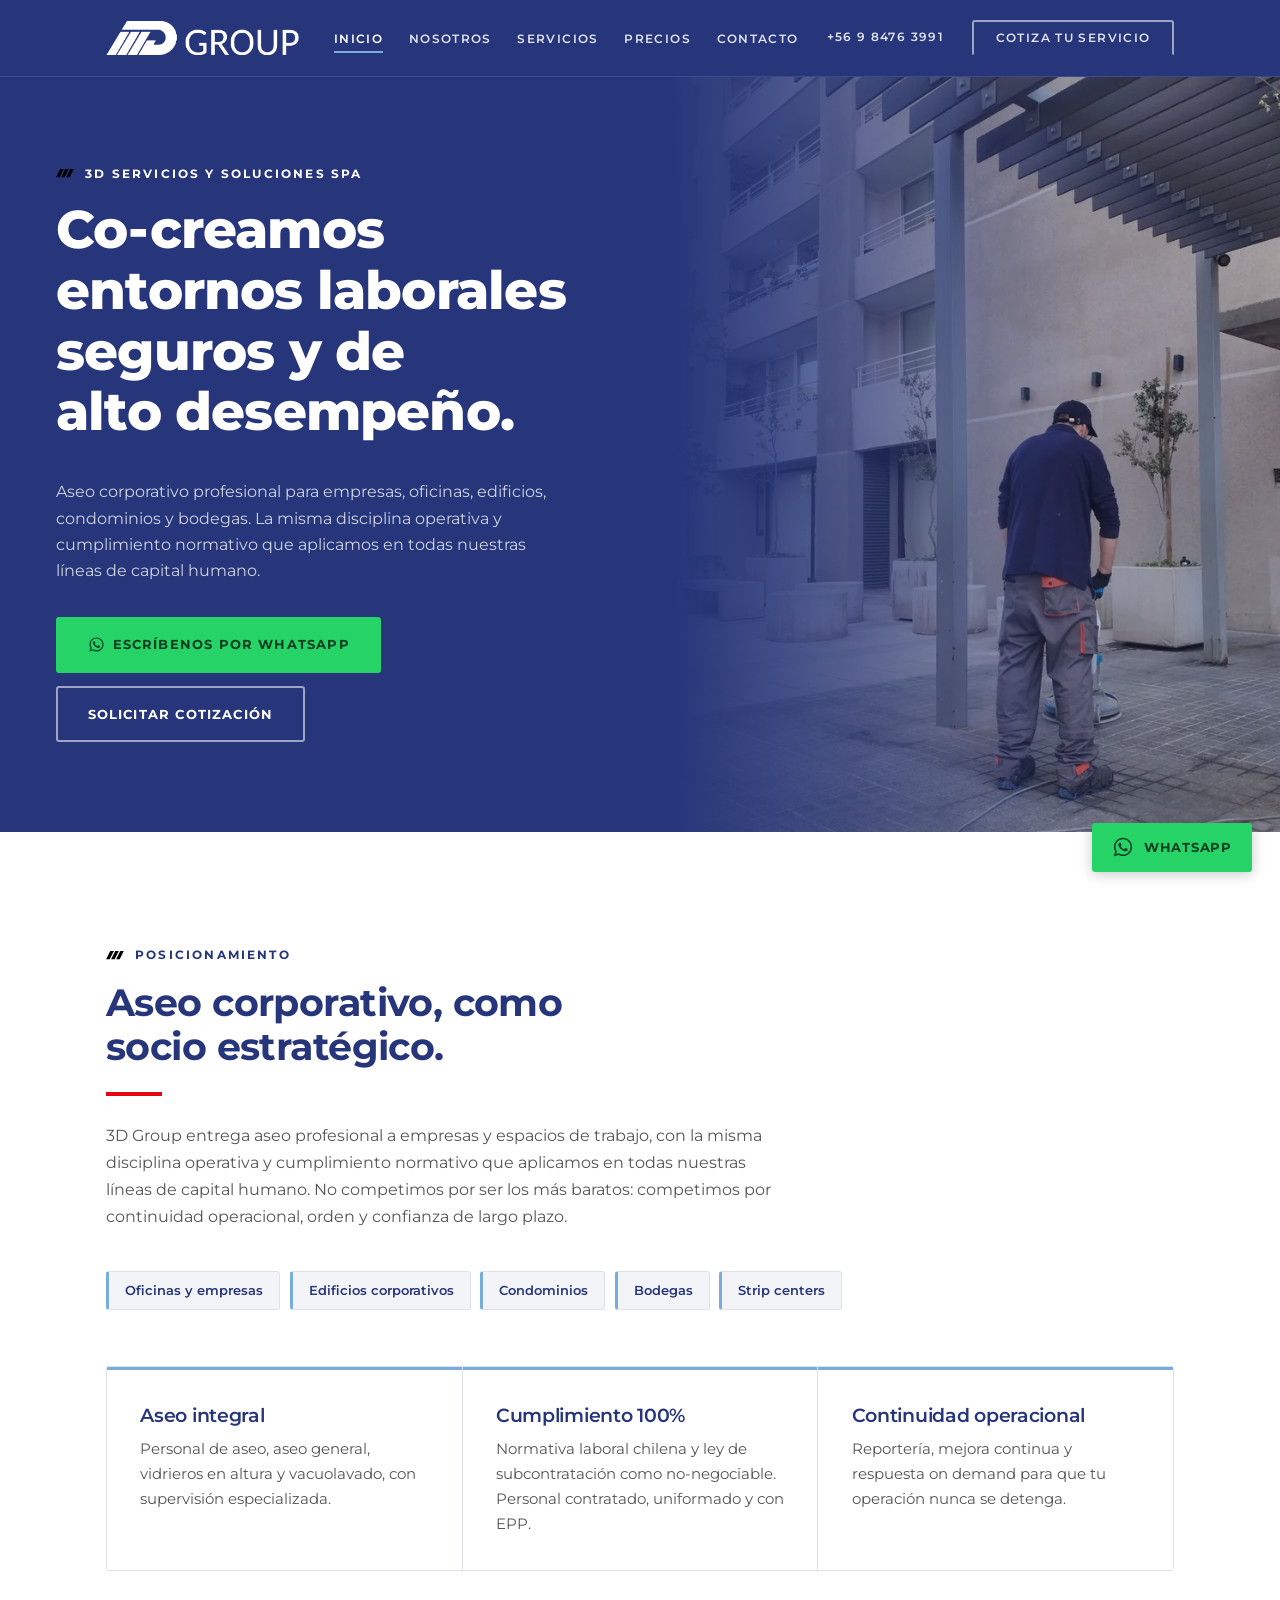
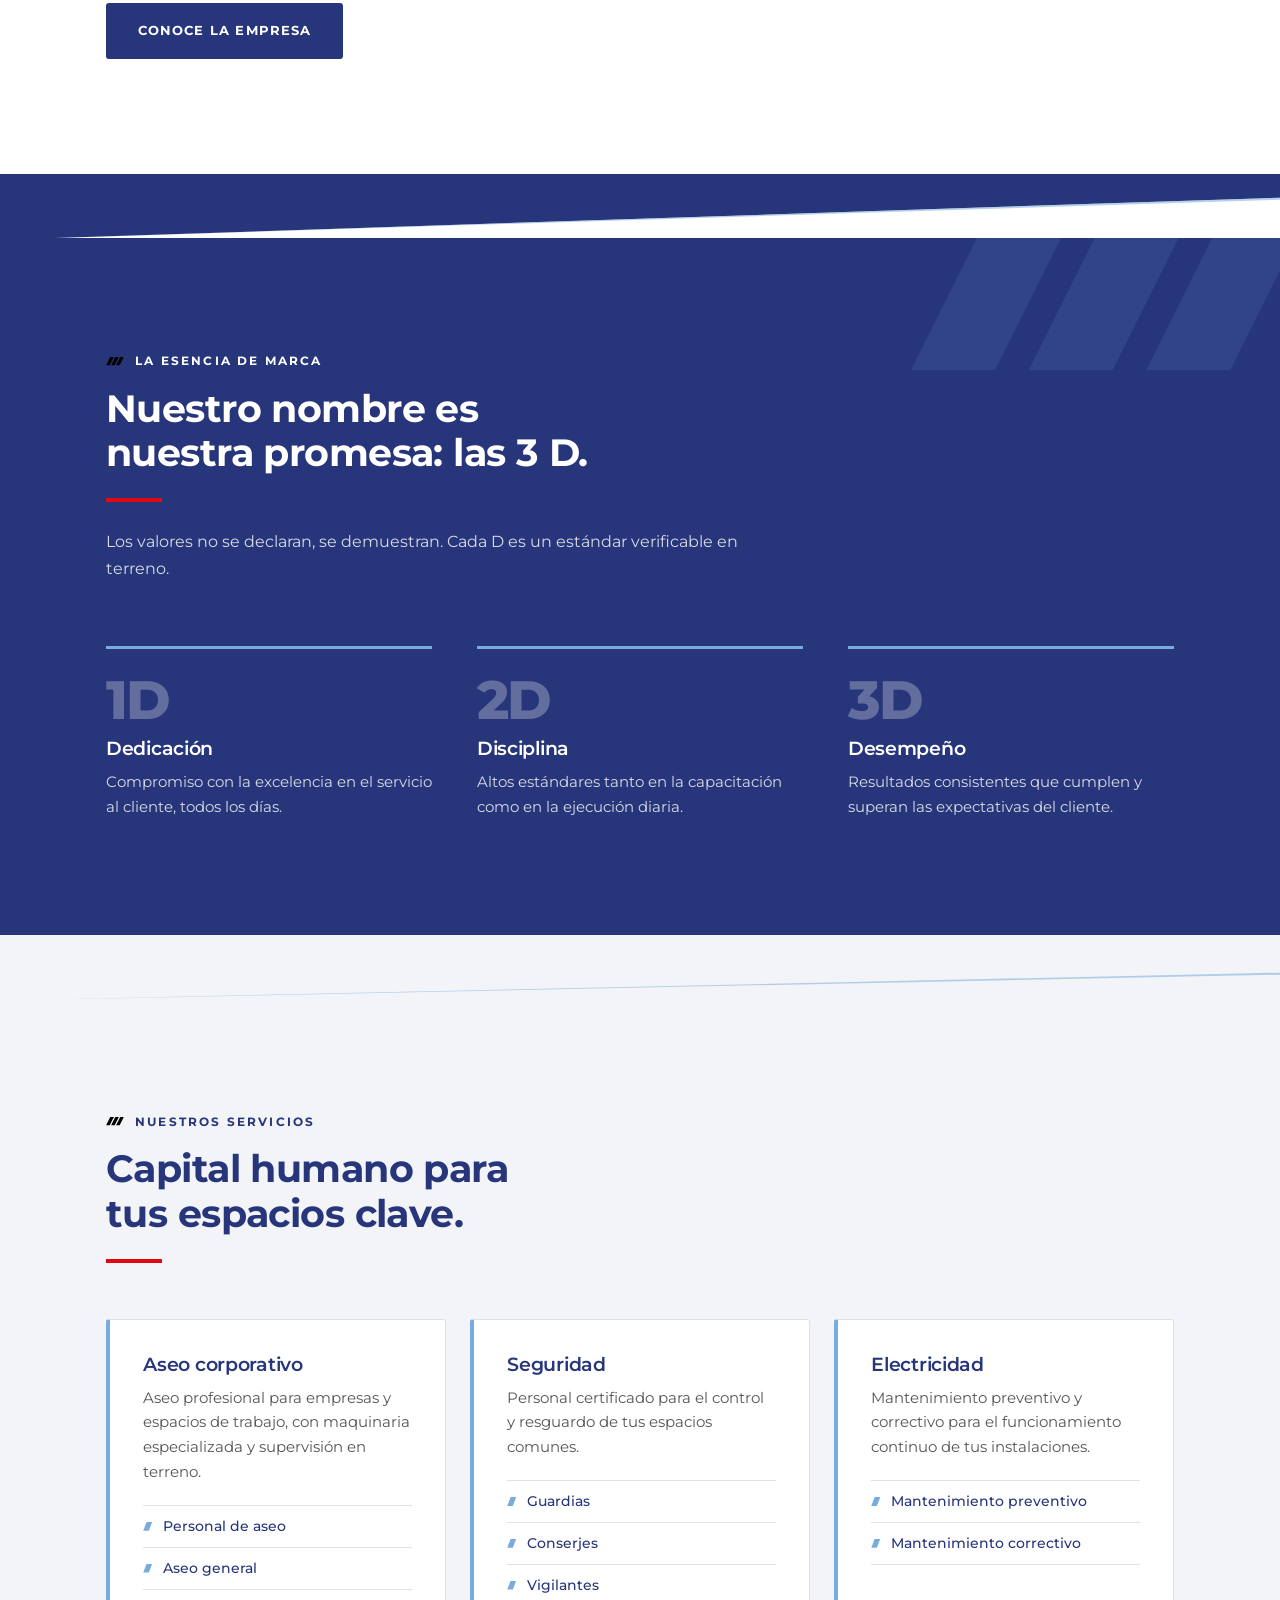
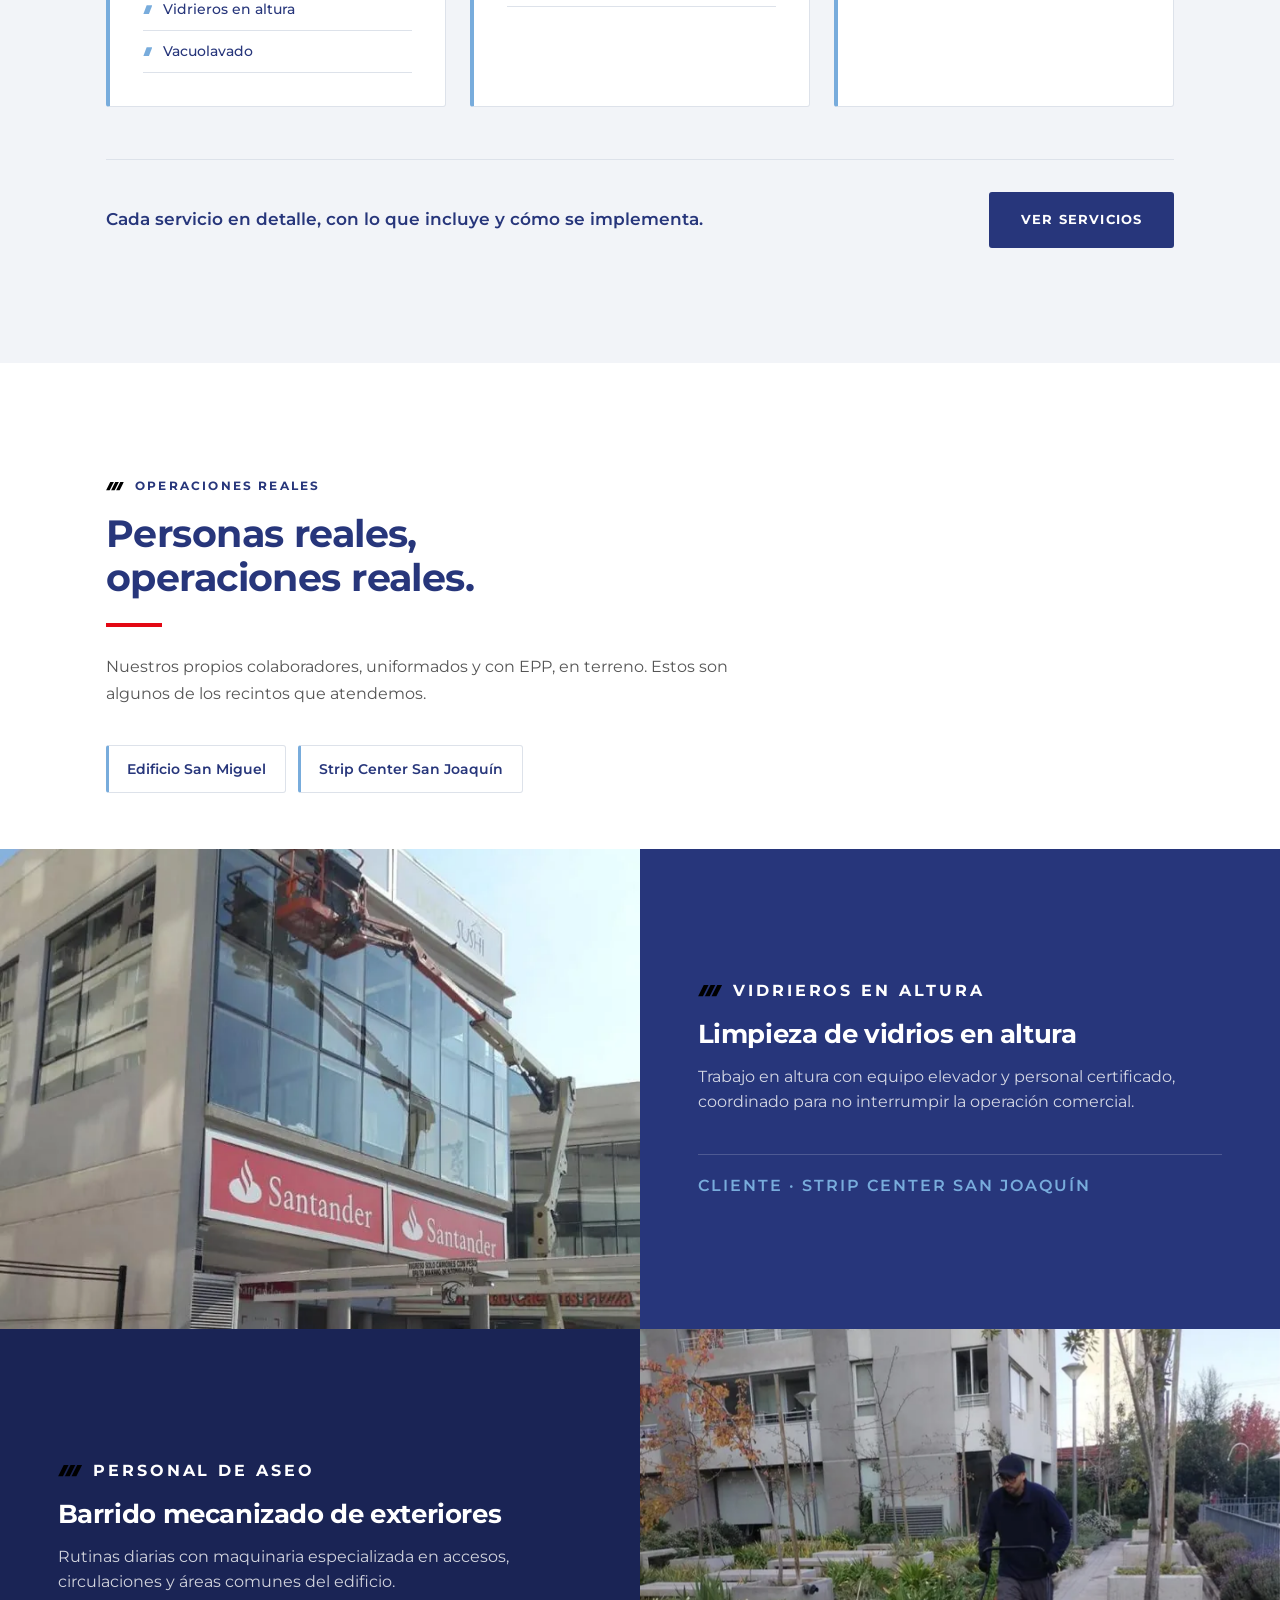
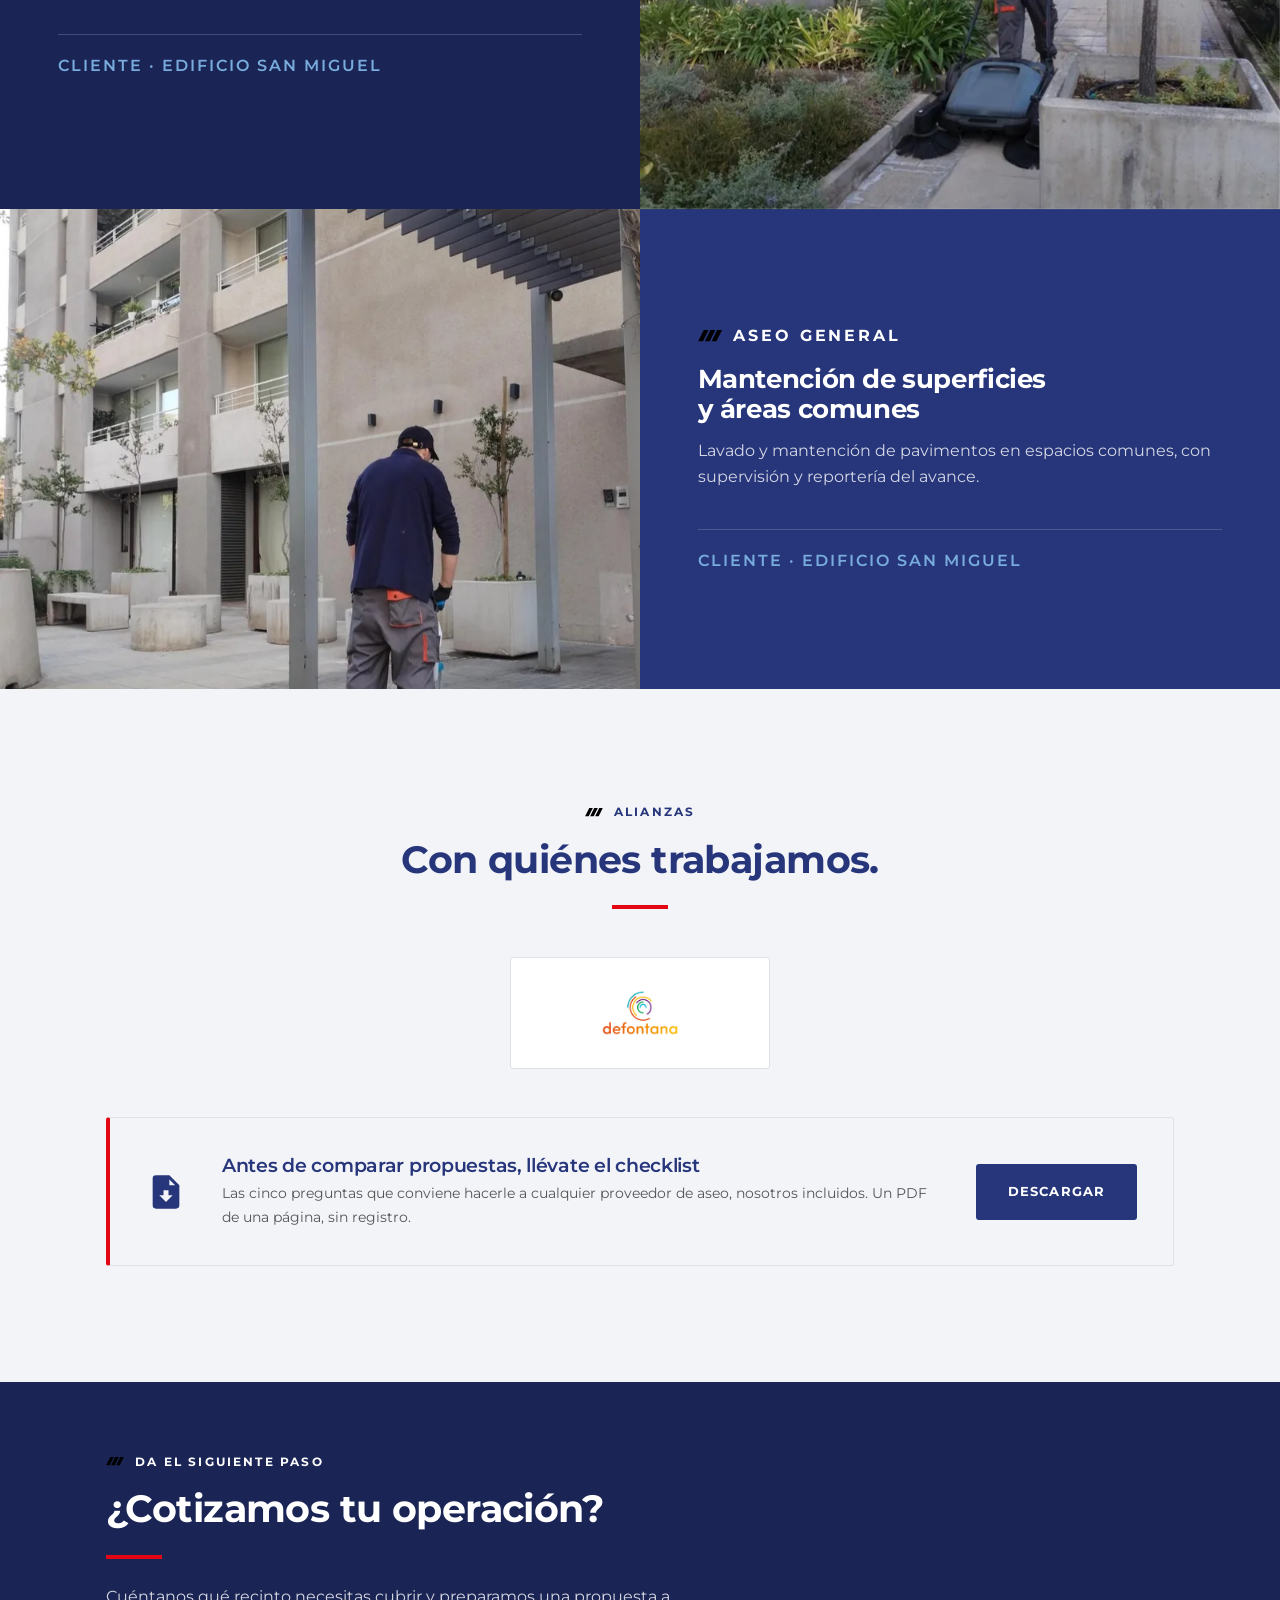
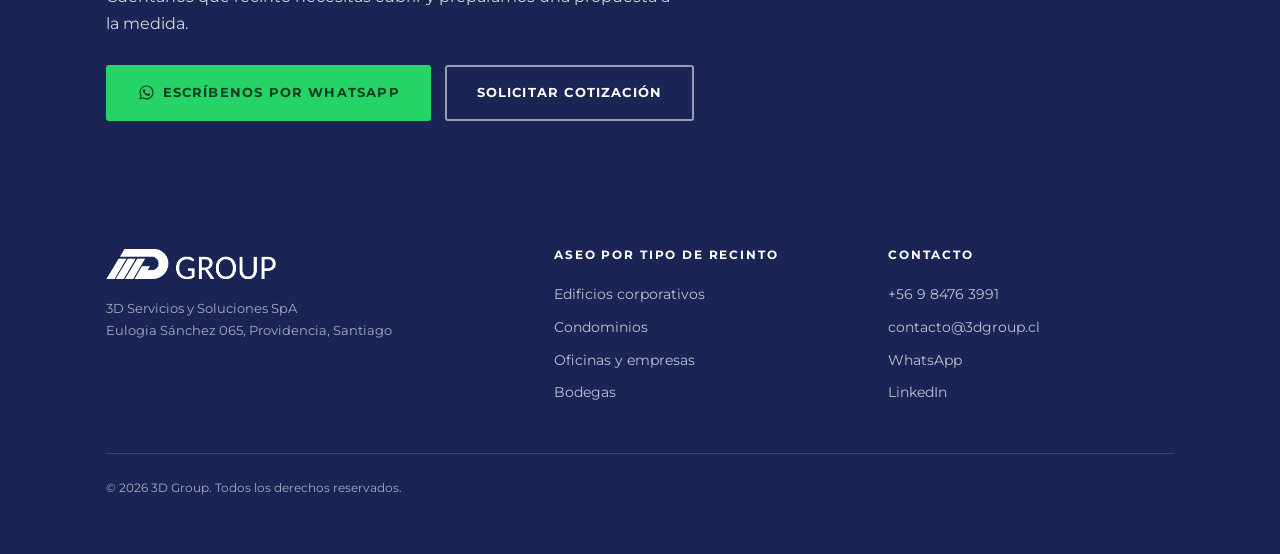
==== commit c94b5423: "Captación: cerrar fugas de contacto, segmentar y hacer indexable el sitio Implementa la auditoría de" ====
--- a/index.html
+++ b/index.html
@@ -5,38 +5,107 @@
     <meta charset="utf-8" />
     <meta name="viewport" content="width=device-width, initial-scale=1" />
     <title>3D Group · Aseo corporativo profesional en Santiago</title>
-    <meta name="description"
-        content="Aseo corporativo para empresas, oficinas, edificios, condominios y bodegas. Personal contratado, uniformado y con EPP. Cumplimiento 100% de la normativa laboral chilena." />
+    <meta name="description" content="Aseo corporativo para empresas, oficinas, edificios, condominios y bodegas. Personal contratado, uniformado y con EPP. Cumplimiento 100% de la normativa laboral chilena." />
     <meta name="author" content="3D Servicios y Soluciones SpA" />
     <meta name="theme-color" content="#27367B" />
     <link rel="canonical" href="https://www.3dgroup.cl/" />
 
-    <!-- Open Graph -->
     <meta property="og:type" content="website" />
     <meta property="og:locale" content="es_CL" />
     <meta property="og:site_name" content="3D Group" />
-    <meta property="og:title" content="3D Group · Aseo corporativo profesional" />
-    <meta property="og:description"
-        content="Co-creamos entornos laborales seguros y de alto desempeño. Aseo corporativo con disciplina operativa y cumplimiento normativo." />
+    <meta property="og:title" content="3D Group · Aseo corporativo profesional en Santiago" />
+    <meta property="og:description" content="Aseo corporativo para empresas, oficinas, edificios, condominios y bodegas. Personal contratado, uniformado y con EPP. Cumplimiento 100% de la normativa laboral chilena." />
     <meta property="og:url" content="https://www.3dgroup.cl/" />
     <meta property="og:image" content="https://www.3dgroup.cl/assets/img/proyecto1.png" />
 
-    <!-- Favicon -->
     <link rel="icon" href="assets/favicon.ico" sizes="any" />
     <link rel="icon" href="assets/img/favicon-256.png" type="image/png" />
     <link rel="apple-touch-icon" href="assets/img/apple-touch-icon.png" />
 
-    <!-- Montserrat: única familia de la marca -->
     <link rel="preconnect" href="https://fonts.googleapis.com" />
     <link rel="preconnect" href="https://fonts.gstatic.com" crossorigin />
-    <link
-        href="https://fonts.googleapis.com/css2?family=Montserrat:wght@300;400;500;600;700;800&display=swap"
+    <link href="https://fonts.googleapis.com/css2?family=Montserrat:wght@300;400;500;600;700;800&display=swap"
         rel="stylesheet" />
 
     <link href="css/styles.css" rel="stylesheet" />
+    <script type="application/ld+json">
+{
+  "@context": "https://schema.org",
+  "@type": "ProfessionalService",
+  "name": "3D Group",
+  "legalName": "3D Servicios y Soluciones SpA",
+  "url": "https://www.3dgroup.cl/",
+  "logo": "https://www.3dgroup.cl/assets/img/logo.png",
+  "image": "https://www.3dgroup.cl/assets/img/proyecto1.png",
+  "email": "contacto@3dgroup.cl",
+  "description": "Aseo corporativo para empresas, oficinas, edificios, condominios y bodegas en Santiago. Personal contratado, uniformado y con EPP.",
+  "address": {
+    "@type": "PostalAddress",
+    "streetAddress": "Eulogia Sánchez 065",
+    "addressLocality": "Providencia",
+    "addressRegion": "Región Metropolitana",
+    "addressCountry": "CL"
+  },
+  "areaServed": {
+    "@type": "City",
+    "name": "Santiago"
+  },
+  "sameAs": [
+    "https://www.linkedin.com/company/3dgroup-chile"
+  ],
+  "hasOfferCatalog": {
+    "@type": "OfferCatalog",
+    "name": "Servicios",
+    "itemListElement": [
+      {
+        "@type": "Offer",
+        "itemOffered": {
+          "@type": "Service",
+          "name": "Aseo corporativo"
+        }
+      },
+      {
+        "@type": "Offer",
+        "itemOffered": {
+          "@type": "Service",
+          "name": "Personal de aseo"
+        }
+      },
+      {
+        "@type": "Offer",
+        "itemOffered": {
+          "@type": "Service",
+          "name": "Vidrieros en altura"
+        }
+      },
+      {
+        "@type": "Offer",
+        "itemOffered": {
+          "@type": "Service",
+          "name": "Vacuolavado"
+        }
+      },
+      {
+        "@type": "Offer",
+        "itemOffered": {
+          "@type": "Service",
+          "name": "Seguridad"
+        }
+      },
+      {
+        "@type": "Offer",
+        "itemOffered": {
+          "@type": "Service",
+          "name": "Electricidad"
+        }
+      }
+    ]
+  }
+}
+    </script>
 </head>
 
-<body id="inicio">
+<body>
 
     <!-- Motivo diagonal: símbolo reutilizable (celeste · navy · rojo) -->
     <svg width="0" height="0" class="svg-sprite" aria-hidden="true" focusable="false">
@@ -49,10 +118,9 @@
 
     <a class="skip-link" href="#contenido">Saltar al contenido</a>
 
-    <!-- ============ NAV ============ -->
     <header class="nav" id="nav">
         <div class="shell nav__inner">
-            <a class="nav__brand" href="#inicio" aria-label="3D Group · Inicio">
+            <a class="nav__brand" href="index.html" aria-label="3D Group · Inicio">
                 <img src="assets/img/logo-blanco.png" alt="3D Group" width="2460" height="434" />
             </a>
 
@@ -63,27 +131,25 @@
 
             <nav class="nav__menu" id="navMenu" aria-label="Principal">
                 <ul>
-                    <li><a href="#empresa">Empresa</a></li>
-                    <li><a href="#servicios">Servicios</a></li>
-                    <li><a href="#operaciones">Operaciones</a></li>
-                    <li><a href="#alianzas">Alianzas</a></li>
+                    <li><a href="index.html" aria-current="page">Inicio</a></li>
+                    <li><a href="nosotros.html">Nosotros</a></li>
+                    <li><a href="servicios.html">Servicios</a></li>
+                    <li><a href="precios.html">Precios</a></li>
+                    <li><a href="contacto.html">Contacto</a></li>
                 </ul>
-                <a class="btn btn--ghost-light nav__cta" href="#contacto">Cotiza tu servicio</a>
+                <a class="nav__tel" data-tel data-tel-texto href="#"><svg viewBox="0 0 24 24" aria-hidden="true"><path d="M6.6 10.8c1.4 2.8 3.8 5.1 6.6 6.6l2.2-2.2c.3-.3.7-.4 1-.2 1.2.4 2.4.6 3.6.6.6 0 1 .4 1 1V20c0 .6-.4 1-1 1-9.4 0-17-7.6-17-17 0-.6.4-1 1-1h3.5c.6 0 1 .4 1 1 0 1.3.2 2.5.6 3.6.1.4 0 .7-.2 1l-2.3 2.2z"/></svg><span>Llámanos</span></a>
+                <a class="btn btn--ghost-light nav__cta" data-wa href="#">Cotiza tu servicio</a>
             </nav>
         </div>
     </header>
 
     <main id="contenido">
 
-        <!-- ============ HERO ============ -->
         <section class="hero">
             <div class="hero__grid">
                 <div class="hero__text">
                     <div class="hero__textInner">
-                        <p class="eyebrow eyebrow--light reveal">
-                            <svg class="franja" viewBox="0 0 25 12" aria-hidden="true"><use href="#franja" /></svg>
-                            <span>3D Servicios y Soluciones SpA</span>
-                        </p>
+                        <p class="eyebrow eyebrow--light"><svg class="franja" viewBox="0 0 25 12" aria-hidden="true"><use href="#franja" /></svg><span>3D Servicios y Soluciones SpA</span></p>
                         <h1>Co-creamos entornos laborales seguros y de alto desempeño.</h1>
                         <p class="hero__lead">
                             Aseo corporativo profesional para empresas, oficinas, edificios, condominios
@@ -91,28 +157,28 @@
                             aplicamos en todas nuestras líneas de capital humano.
                         </p>
                         <div class="btn-row">
-                            <a class="btn btn--rojo" href="#contacto">Cotiza tu servicio</a>
-                            <a class="btn btn--ghost-light" href="#servicios">Conoce más</a>
+                            <a class="btn btn--wa" data-wa href="#"><svg viewBox="0 0 24 24" aria-hidden="true"><path d="M12.04 2C6.58 2 2.13 6.45 2.13 11.91c0 1.75.46 3.45 1.32 4.95L2 22l5.25-1.38a9.9 9.9 0 0 0 4.79 1.22h.01c5.46 0 9.91-4.45 9.91-9.91 0-2.65-1.03-5.14-2.9-7.01A9.82 9.82 0 0 0 12.04 2zm0 18.15h-.01a8.2 8.2 0 0 1-4.19-1.15l-.3-.18-3.12.82.83-3.04-.2-.31a8.19 8.19 0 0 1-1.26-4.38c0-4.54 3.7-8.24 8.25-8.24 2.2 0 4.27.86 5.83 2.42a8.19 8.19 0 0 1 2.41 5.83c0 4.54-3.7 8.23-8.24 8.23zm4.52-6.16c-.25-.12-1.47-.72-1.69-.81-.23-.08-.39-.12-.56.13-.16.24-.64.8-.78.97-.15.16-.29.18-.54.06-.25-.13-1.05-.39-1.99-1.23-.74-.66-1.23-1.47-1.38-1.72-.14-.25-.01-.38.11-.5.11-.11.25-.29.37-.44.13-.15.17-.25.25-.41.08-.17.04-.31-.02-.44-.06-.12-.56-1.34-.76-1.84-.2-.48-.41-.42-.56-.43h-.48c-.17 0-.44.06-.67.31-.23.25-.87.86-.87 2.09s.9 2.43 1.02 2.6c.12.16 1.76 2.68 4.26 3.76.6.26 1.06.41 1.42.53.6.19 1.14.16 1.57.1.48-.07 1.47-.6 1.68-1.18.21-.58.21-1.08.14-1.18-.06-.11-.22-.17-.47-.29z"/></svg> Escríbenos por WhatsApp</a>
+                            <a class="btn btn--ghost-light" href="contacto.html">Solicitar cotización</a>
                         </div>
+                        <p class="promesa" data-promesa></p>
                     </div>
                 </div>
 
                 <div class="hero__media">
-                    <img src="assets/img/proyecto3.png"
-                        alt="Colaborador de 3D Group uniformado realizando mantención de superficies en un edificio"
-                        width="1163" height="1280" fetchpriority="high" />
-                </div>
-            </div>
-        </section>
-
-        <!-- ============ POSICIONAMIENTO ============ -->
-        <section class="section" id="empresa">
+                    <picture>
+                        <source type="image/webp" srcset="assets/img/proyecto3-480.webp 480w, assets/img/proyecto3-800.webp 800w, assets/img/proyecto3.webp 1164w"
+                            sizes="(max-width: 960px) 100vw, 50vw" />
+                        <img src="assets/img/proyecto3.png" alt="Colaborador de 3D Group uniformado realizando mantención de superficies en un edificio" width="1164" height="1280"
+                            fetchpriority="high" />
+                    </picture>
+                </div>
+            </div>
+        </section>
+
+        <section class="section">
             <div class="shell">
                 <div class="lede">
-                    <p class="eyebrow">
-                        <svg class="franja" viewBox="0 0 25 12" aria-hidden="true"><use href="#franja" /></svg>
-                        <span>Posicionamiento</span>
-                    </p>
+                    <p class="eyebrow"><svg class="franja" viewBox="0 0 25 12" aria-hidden="true"><use href="#franja" /></svg><span>Posicionamiento</span></p>
                     <h2>Aseo corporativo, como socio estratégico.</h2>
                     <span class="rule-rojo" aria-hidden="true"></span>
                     <p class="lede__body">
@@ -124,10 +190,10 @@
                 </div>
 
                 <ul class="segmentos">
-                    <li>Oficinas y empresas</li>
-                    <li>Edificios corporativos</li>
-                    <li>Condominios</li>
-                    <li>Bodegas</li>
+                    <li><a href="aseo-oficinas.html">Oficinas y empresas</a></li>
+                    <li><a href="aseo-edificios-corporativos.html">Edificios corporativos</a></li>
+                    <li><a href="aseo-condominios.html">Condominios</a></li>
+                    <li><a href="aseo-bodegas.html">Bodegas</a></li>
                     <li>Strip centers</li>
                 </ul>
 
@@ -148,17 +214,19 @@
                             nunca se detenga.</p>
                     </article>
                 </div>
-            </div>
-        </section>
-
-        <!-- ============ LAS 3 D ============ -->
+
+                <div class="btn-row">
+                    <a class="btn btn--navy" href="nosotros.html">Conoce la empresa</a>
+                </div>
+            </div>
+        </section>
+
+        <div class="corte" aria-hidden="true"></div>
+
         <section class="section section--navy tresd">
             <div class="shell">
                 <div class="lede lede--light">
-                    <p class="eyebrow eyebrow--light">
-                        <svg class="franja" viewBox="0 0 25 12" aria-hidden="true"><use href="#franja" /></svg>
-                        <span>La esencia de marca</span>
-                    </p>
+                    <p class="eyebrow eyebrow--light"><svg class="franja" viewBox="0 0 25 12" aria-hidden="true"><use href="#franja" /></svg><span>La esencia de marca</span></p>
                     <h2>Nuestro nombre es nuestra promesa: las 3&nbsp;D.</h2>
                     <span class="rule-rojo" aria-hidden="true"></span>
                     <p class="lede__body">
@@ -186,15 +254,13 @@
                 </ol>
             </div>
         </section>
-
-        <!-- ============ SERVICIOS ============ -->
-        <section class="section section--gris" id="servicios">
+        <div class="corte corte--sube corte--gris" aria-hidden="true"></div>
+
+
+        <section class="section section--gris">
             <div class="shell">
                 <div class="lede">
-                    <p class="eyebrow">
-                        <svg class="franja" viewBox="0 0 25 12" aria-hidden="true"><use href="#franja" /></svg>
-                        <span>Nuestros servicios</span>
-                    </p>
+                    <p class="eyebrow"><svg class="franja" viewBox="0 0 25 12" aria-hidden="true"><use href="#franja" /></svg><span>Nuestros servicios</span></p>
                     <h2>Capital humano para tus espacios clave.</h2>
                     <span class="rule-rojo" aria-hidden="true"></span>
                 </div>
@@ -209,10 +275,8 @@
                             <li>Aseo general</li>
                             <li>Vidrieros en altura</li>
                             <li>Vacuolavado</li>
-                            <li>Supervisión especializada</li>
                         </ul>
                     </article>
-
                     <article class="servicio">
                         <h3>Seguridad</h3>
                         <p>Personal certificado para el control y resguardo de tus espacios comunes.</p>
@@ -222,7 +286,6 @@
                             <li>Vigilantes</li>
                         </ul>
                     </article>
-
                     <article class="servicio">
                         <h3>Electricidad</h3>
                         <p>Mantenimiento preventivo y correctivo para el funcionamiento continuo de
@@ -235,39 +298,42 @@
                 </div>
 
                 <div class="servicios__foot">
-                    <p>¿Necesitas una combinación de servicios para tu operación?</p>
-                    <a class="btn btn--navy" href="#contacto">Contáctanos</a>
-                </div>
-            </div>
-        </section>
-
-        <!-- ============ OPERACIONES ============ -->
+                    <p>Cada servicio en detalle, con lo que incluye y cómo se implementa.</p>
+                    <a class="btn btn--navy" href="servicios.html">Ver servicios</a>
+                </div>
+            </div>
+        </section>
+
         <section id="operaciones">
             <div class="shell">
                 <div class="lede lede--top">
-                    <p class="eyebrow">
-                        <svg class="franja" viewBox="0 0 25 12" aria-hidden="true"><use href="#franja" /></svg>
-                        <span>Operaciones reales</span>
-                    </p>
+                    <p class="eyebrow"><svg class="franja" viewBox="0 0 25 12" aria-hidden="true"><use href="#franja" /></svg><span>Operaciones reales</span></p>
                     <h2>Personas reales, operaciones reales.</h2>
                     <span class="rule-rojo" aria-hidden="true"></span>
                     <p class="lede__body">
                         Nuestros propios colaboradores, uniformados y con EPP, en terreno.
+                        Estos son algunos de los recintos que atendemos.
                     </p>
+
+                <ul class="clientes">
+                    <li>Edificio San Miguel</li>
+                    <li>Strip Center San Joaquín</li>
+                </ul>
+
                 </div>
             </div>
 
             <article class="bloque">
                 <div class="bloque__media">
-                    <img src="assets/img/proyecto1.png"
-                        alt="Limpieza de vidrios en altura con brazo elevador en un strip center"
-                        width="720" height="1280" loading="lazy" />
+                    <picture>
+                        <source type="image/webp" srcset="assets/img/proyecto1-480.webp 480w, assets/img/proyecto1.webp 720w"
+                            sizes="(max-width: 960px) 100vw, 50vw" />
+                        <img src="assets/img/proyecto1.png" alt="Limpieza de vidrios en altura con brazo elevador en un strip center" width="720" height="1280"
+                            loading="lazy" />
+                    </picture>
                 </div>
                 <div class="bloque__text">
-                    <p class="eyebrow eyebrow--light">
-                        <svg class="franja" viewBox="0 0 25 12" aria-hidden="true"><use href="#franja" /></svg>
-                        <span>Vidrieros en altura</span>
-                    </p>
+                    <p class="eyebrow eyebrow--light"><svg class="franja" viewBox="0 0 25 12" aria-hidden="true"><use href="#franja" /></svg><span>Vidrieros en altura</span></p>
                     <h3>Limpieza de vidrios en altura</h3>
                     <p>Trabajo en altura con equipo elevador y personal certificado, coordinado para
                         no interrumpir la operación comercial.</p>
@@ -277,15 +343,15 @@
 
             <article class="bloque bloque--flip">
                 <div class="bloque__media">
-                    <img src="assets/img/proyecto2.png"
-                        alt="Colaborador de 3D Group operando una barredora en los exteriores de un edificio"
-                        width="960" height="1280" loading="lazy" />
+                    <picture>
+                        <source type="image/webp" srcset="assets/img/proyecto2-480.webp 480w, assets/img/proyecto2-800.webp 800w, assets/img/proyecto2.webp 959w"
+                            sizes="(max-width: 960px) 100vw, 50vw" />
+                        <img src="assets/img/proyecto2.png" alt="Colaborador de 3D Group operando una barredora en los exteriores de un edificio" width="959" height="1280"
+                            loading="lazy" />
+                    </picture>
                 </div>
                 <div class="bloque__text">
-                    <p class="eyebrow eyebrow--light">
-                        <svg class="franja" viewBox="0 0 25 12" aria-hidden="true"><use href="#franja" /></svg>
-                        <span>Personal de aseo</span>
-                    </p>
+                    <p class="eyebrow eyebrow--light"><svg class="franja" viewBox="0 0 25 12" aria-hidden="true"><use href="#franja" /></svg><span>Personal de aseo</span></p>
                     <h3>Barrido mecanizado de exteriores</h3>
                     <p>Rutinas diarias con maquinaria especializada en accesos, circulaciones y
                         áreas comunes del edificio.</p>
@@ -295,15 +361,15 @@
 
             <article class="bloque">
                 <div class="bloque__media">
-                    <img src="assets/img/proyecto3.png"
-                        alt="Colaborador de 3D Group realizando mantención de pavimentos en área común"
-                        width="1163" height="1280" loading="lazy" />
+                    <picture>
+                        <source type="image/webp" srcset="assets/img/proyecto3-480.webp 480w, assets/img/proyecto3-800.webp 800w, assets/img/proyecto3.webp 1164w"
+                            sizes="(max-width: 960px) 100vw, 50vw" />
+                        <img src="assets/img/proyecto3.png" alt="Colaborador de 3D Group realizando mantención de pavimentos en área común" width="1164" height="1280"
+                            loading="lazy" />
+                    </picture>
                 </div>
                 <div class="bloque__text">
-                    <p class="eyebrow eyebrow--light">
-                        <svg class="franja" viewBox="0 0 25 12" aria-hidden="true"><use href="#franja" /></svg>
-                        <span>Aseo general</span>
-                    </p>
+                    <p class="eyebrow eyebrow--light"><svg class="franja" viewBox="0 0 25 12" aria-hidden="true"><use href="#franja" /></svg><span>Aseo general</span></p>
                     <h3>Mantención de superficies y áreas comunes</h3>
                     <p>Lavado y mantención de pavimentos en espacios comunes, con supervisión y
                         reportería del avance.</p>
@@ -312,84 +378,94 @@
             </article>
         </section>
 
-        <!-- ============ ALIANZAS ============ -->
-        <section class="section section--gris" id="alianzas">
+        <section class="section section--gris">
             <div class="shell">
                 <div class="lede lede--center">
-                    <p class="eyebrow">
-                        <svg class="franja" viewBox="0 0 25 12" aria-hidden="true"><use href="#franja" /></svg>
-                        <span>Alianzas</span>
+                    <p class="eyebrow"><svg class="franja" viewBox="0 0 25 12" aria-hidden="true"><use href="#franja" /></svg><span>Alianzas</span></p>
+                    <h2>Con quiénes trabajamos.</h2>
+                    <span class="rule-rojo" aria-hidden="true"></span>
+                </div>
+                <ul class="alianzas">
+                    <li><img src="assets/img/alliances/Defontana.png" alt="Defontana" loading="lazy" /></li>
+                </ul>
+
+                <div class="descarga">
+                    <svg class="descarga__ico" viewBox="0 0 24 24" aria-hidden="true">
+                        <path d="M14 2H6a2 2 0 0 0-2 2v16a2 2 0 0 0 2 2h12a2 2 0 0 0 2-2V8l-6-6zm0 2.5L17.5 8H14V4.5zM12 18l-4-4h2.5v-3h3v3H16l-4 4z"/>
+                    </svg>
+                    <div>
+                        <h3>Antes de comparar propuestas, llévate el checklist</h3>
+                        <p>Las cinco preguntas que conviene hacerle a cualquier proveedor de aseo,
+                            nosotros incluidos. Un PDF de una página, sin registro.</p>
+                    </div>
+                    <a class="btn btn--navy"
+                        href="assets/descargas/checklist-proveedor-aseo-3d-group.pdf"
+                        download>Descargar</a>
+                </div>
+
+            </div>
+        </section>
+
+        <section class="cta-band">
+            <div class="shell cta-band__inner">
+                <div class="cta-band__text">
+                    <p class="eyebrow eyebrow--light"><svg class="franja" viewBox="0 0 25 12" aria-hidden="true"><use href="#franja" /></svg><span>Da el siguiente paso</span></p>
+                    <h2>¿Cotizamos tu operación?</h2>
+                    <span class="rule-rojo" aria-hidden="true"></span>
+                    <p>Cuéntanos qué recinto necesitas cubrir y preparamos una propuesta a la medida.</p>
+                    <p class="promesa" data-promesa></p>
+                </div>
+                <div class="btn-row">
+                    <a class="btn btn--wa" data-wa href="#"><svg viewBox="0 0 24 24" aria-hidden="true"><path d="M12.04 2C6.58 2 2.13 6.45 2.13 11.91c0 1.75.46 3.45 1.32 4.95L2 22l5.25-1.38a9.9 9.9 0 0 0 4.79 1.22h.01c5.46 0 9.91-4.45 9.91-9.91 0-2.65-1.03-5.14-2.9-7.01A9.82 9.82 0 0 0 12.04 2zm0 18.15h-.01a8.2 8.2 0 0 1-4.19-1.15l-.3-.18-3.12.82.83-3.04-.2-.31a8.19 8.19 0 0 1-1.26-4.38c0-4.54 3.7-8.24 8.25-8.24 2.2 0 4.27.86 5.83 2.42a8.19 8.19 0 0 1 2.41 5.83c0 4.54-3.7 8.23-8.24 8.23zm4.52-6.16c-.25-.12-1.47-.72-1.69-.81-.23-.08-.39-.12-.56.13-.16.24-.64.8-.78.97-.15.16-.29.18-.54.06-.25-.13-1.05-.39-1.99-1.23-.74-.66-1.23-1.47-1.38-1.72-.14-.25-.01-.38.11-.5.11-.11.25-.29.37-.44.13-.15.17-.25.25-.41.08-.17.04-.31-.02-.44-.06-.12-.56-1.34-.76-1.84-.2-.48-.41-.42-.56-.43h-.48c-.17 0-.44.06-.67.31-.23.25-.87.86-.87 2.09s.9 2.43 1.02 2.6c.12.16 1.76 2.68 4.26 3.76.6.26 1.06.41 1.42.53.6.19 1.14.16 1.57.1.48-.07 1.47-.6 1.68-1.18.21-.58.21-1.08.14-1.18-.06-.11-.22-.17-.47-.29z"/></svg> Escríbenos por WhatsApp</a>
+                    <a class="btn btn--ghost-light" href="contacto.html">Solicitar cotización</a>
+                </div>
+            </div>
+        </section>
+    </main>
+
+    <footer class="footer">
+        <div class="shell">
+            <div class="footer__cols">
+                <div>
+                    <img class="footer__logo" src="assets/img/logo-blanco.png" alt="3D Group"
+                        width="2460" height="434" loading="lazy" />
+                    <p class="footer__legal">
+                        3D Servicios y Soluciones SpA<br />Eulogia Sánchez 065, Providencia, Santiago
                     </p>
-                    <h2>Con quiénes trabajamos.</h2>
-                    <span class="rule-rojo" aria-hidden="true"></span>
-                </div>
-                <ul class="alianzas">
-                    <li>
-                        <img src="assets/img/alliances/Defontana.png" alt="Defontana" loading="lazy" />
-                    </li>
-                </ul>
-            </div>
-        </section>
-
-        <!-- ============ CONTACTO ============ -->
-        <section class="section section--navy contacto" id="contacto">
-            <div class="shell contacto__grid">
+                </div>
                 <div>
-                    <p class="eyebrow eyebrow--light">
-                        <svg class="franja" viewBox="0 0 25 12" aria-hidden="true"><use href="#franja" /></svg>
-                        <span>Contacto</span>
-                    </p>
-                    <h2>Conversemos sobre tu operación.</h2>
-                    <span class="rule-rojo" aria-hidden="true"></span>
-                    <p class="lede__body">
-                        Cuéntanos qué necesitas y te preparamos una propuesta a la medida de tus
-                        espacios.
-                    </p>
-                    <div class="btn-row">
-                        <a class="btn btn--rojo"
-                            href="mailto:contacto@3dgroup.cl?subject=Cotizaci%C3%B3n%20de%20servicio%20%C2%B7%203D%20Group">Cotiza
-                            tu servicio</a>
-                    </div>
-                </div>
-
-                <ul class="datos">
-                    <li>
-                        <span class="datos__k">Correo</span>
-                        <a href="mailto:contacto@3dgroup.cl">contacto@3dgroup.cl</a>
-                    </li>
-                    <li>
-                        <span class="datos__k">Dirección</span>
-                        <span>Eulogia Sánchez 065, Providencia<br />Santiago, Chile</span>
-                    </li>
-                    <li>
-                        <span class="datos__k">LinkedIn</span>
-                        <a href="https://www.linkedin.com/company/3dgroup-chile" target="_blank"
-                            rel="noopener">3D Group Chile</a>
-                    </li>
-                </ul>
-            </div>
-        </section>
-    </main>
-
-    <!-- ============ FOOTER ============ -->
-    <footer class="footer">
-        <div class="shell footer__inner">
-            <img class="footer__logo" src="assets/img/logo-blanco.png" alt="3D Group" width="2460"
-                height="434" loading="lazy" />
-            <p class="footer__legal">
-                3D Servicios y Soluciones SpA · Eulogia Sánchez 065, Providencia, Santiago<br />
+                    <h3>Aseo por tipo de recinto</h3>
+                    <ul class="footer__links">
+                        <li><a href="aseo-edificios-corporativos.html">Edificios corporativos</a></li>
+                        <li><a href="aseo-condominios.html">Condominios</a></li>
+                        <li><a href="aseo-oficinas.html">Oficinas y empresas</a></li>
+                        <li><a href="aseo-bodegas.html">Bodegas</a></li>
+                    </ul>
+                </div>
+                <div>
+                    <h3>Contacto</h3>
+                    <ul class="footer__links">
+                        <li><a data-tel data-tel-texto href="#">Teléfono</a></li>
+                        <li><a data-correo data-correo-texto href="#">contacto@3dgroup.cl</a></li>
+                        <li><a data-wa href="#">WhatsApp</a></li>
+                        <li><a href="https://www.linkedin.com/company/3dgroup-chile" target="_blank"
+                            rel="noopener">LinkedIn</a></li>
+                    </ul>
+                </div>
+            </div>
+            <p class="footer__base">
                 &copy; <span id="anio">2026</span> 3D Group. Todos los derechos reservados.
             </p>
-            <a class="footer__social" href="https://www.linkedin.com/company/3dgroup-chile"
-                target="_blank" rel="noopener" aria-label="3D Group en LinkedIn">
-                <svg viewBox="0 0 24 24" aria-hidden="true" focusable="false">
-                    <path
-                        d="M4.98 3.5a2.5 2.5 0 1 1 0 5 2.5 2.5 0 0 1 0-5zM3 9h4v12H3zM9 9h3.8v1.7h.05c.53-.95 1.83-1.95 3.77-1.95 4.03 0 4.78 2.5 4.78 5.76V21h-4v-5.6c0-1.34-.03-3.06-1.9-3.06-1.9 0-2.2 1.45-2.2 2.96V21H9z" />
-                </svg>
-            </a>
         </div>
     </footer>
 
+    <a class="wa" data-wa href="#" target="_blank" rel="noopener"
+        aria-label="Escríbenos por WhatsApp">
+        <svg viewBox="0 0 24 24" aria-hidden="true"><path d="M12.04 2C6.58 2 2.13 6.45 2.13 11.91c0 1.75.46 3.45 1.32 4.95L2 22l5.25-1.38a9.9 9.9 0 0 0 4.79 1.22h.01c5.46 0 9.91-4.45 9.91-9.91 0-2.65-1.03-5.14-2.9-7.01A9.82 9.82 0 0 0 12.04 2zm0 18.15h-.01a8.2 8.2 0 0 1-4.19-1.15l-.3-.18-3.12.82.83-3.04-.2-.31a8.19 8.19 0 0 1-1.26-4.38c0-4.54 3.7-8.24 8.25-8.24 2.2 0 4.27.86 5.83 2.42a8.19 8.19 0 0 1 2.41 5.83c0 4.54-3.7 8.23-8.24 8.23zm4.52-6.16c-.25-.12-1.47-.72-1.69-.81-.23-.08-.39-.12-.56.13-.16.24-.64.8-.78.97-.15.16-.29.18-.54.06-.25-.13-1.05-.39-1.99-1.23-.74-.66-1.23-1.47-1.38-1.72-.14-.25-.01-.38.11-.5.11-.11.25-.29.37-.44.13-.15.17-.25.25-.41.08-.17.04-.31-.02-.44-.06-.12-.56-1.34-.76-1.84-.2-.48-.41-.42-.56-.43h-.48c-.17 0-.44.06-.67.31-.23.25-.87.86-.87 2.09s.9 2.43 1.02 2.6c.12.16 1.76 2.68 4.26 3.76.6.26 1.06.41 1.42.53.6.19 1.14.16 1.57.1.48-.07 1.47-.6 1.68-1.18.21-.58.21-1.08.14-1.18-.06-.11-.22-.17-.47-.29z"/></svg>
+        <span class="wa__label">WhatsApp</span>
+    </a>
+
+    <script src="js/config.js"></script>
     <script src="js/scripts.js"></script>
 </body>
 
--- a/css/styles.css
+++ b/css/styles.css
@@ -296,13 +296,13 @@
 .nav__menu {
   display: flex;
   align-items: center;
-  gap: 2.25rem;
+  gap: 1.75rem;
   margin-left: auto;
 }
 .nav__menu ul {
   display: flex;
   align-items: center;
-  gap: 2rem;
+  gap: 1.6rem;
 }
 .nav__menu a {
   color: rgba(255, 255, 255, 0.86);
@@ -314,7 +314,8 @@
   border-bottom: 2px solid transparent;
 }
 .nav__menu ul a:hover,
-.nav__menu ul a.is-active {
+.nav__menu ul a.is-active,
+.nav__menu ul a[aria-current="page"] {
   color: var(--blanco);
   border-bottom-color: var(--celeste);
   text-decoration: none;
@@ -439,7 +440,6 @@
   margin-top: 2.5rem;
 }
 .segmentos li {
-  padding: 0.5rem 1rem;
   border: 1px solid var(--gris-borde);
   border-left: 3px solid var(--celeste);
   border-radius: var(--radius);
@@ -448,6 +448,13 @@
   font-weight: 600;
   color: var(--navy);
 }
+.segmentos li,
+.segmentos li > a { padding: 0.5rem 1rem; }
+.segmentos li:has(> a) { padding: 0; }
+.segmentos li > a { display: block; color: inherit; }
+.segmentos li:hover:has(> a) { background: var(--navy); border-color: var(--navy); }
+.segmentos li:hover > a { color: var(--blanco); text-decoration: none; }
+.section--gris .segmentos li { background: var(--blanco); }
 
 .pilares {
   display: grid;
@@ -625,73 +632,551 @@
 .alianzas img { max-height: 46px; width: auto; }
 
 /* --------------------------------------------------------------------------
-   14. Contacto
-   -------------------------------------------------------------------------- */
-.contacto__grid {
-  display: grid;
-  grid-template-columns: 1.15fr 0.85fr;
-  gap: clamp(2.5rem, 6vw, 5rem);
+   15. Footer
+   -------------------------------------------------------------------------- */
+.footer {
+  background: var(--navy-900);
+  color: rgba(255, 255, 255, 0.62);
+  padding-block: clamp(2.5rem, 5vw, 3.5rem);
+}
+.footer__cols {
+  display: grid;
+  grid-template-columns: 1.4fr 1fr 1fr;
+  gap: 2.5rem 3rem;
+}
+.footer__logo { width: auto; height: 30px; margin-bottom: 1.1rem; }
+.footer__legal { margin: 0; font-size: 0.82rem; line-height: 1.7; }
+
+.footer h3 {
+  color: var(--blanco);
+  font-size: 0.72rem;
+  font-weight: 700;
+  letter-spacing: 0.16em;
+  text-transform: uppercase;
+  margin-bottom: 1rem;
+}
+.footer__links li { padding-block: 0.32rem; font-size: 0.85rem; }
+.footer a { color: rgba(255, 255, 255, 0.72); }
+.footer a:hover { color: var(--celeste); }
+
+.footer__base {
+  margin: clamp(2rem, 4vw, 2.75rem) 0 0;
+  padding-top: 1.5rem;
+  border-top: 1px solid rgba(255, 255, 255, 0.14);
+  font-size: 0.78rem;
+}
+
+.footer__social {
+  display: grid;
+  place-items: center;
+  width: 42px;
+  height: 42px;
+  border: 1px solid rgba(255, 255, 255, 0.28);
+  border-radius: var(--radius);
+  transition: background-color 0.18s ease, border-color 0.18s ease;
+}
+.footer__social svg { width: 19px; height: 19px; fill: var(--blanco); }
+.footer__social:hover { background: var(--celeste); border-color: var(--celeste); }
+
+/* --------------------------------------------------------------------------
+   16. Cabecera de página interior
+   -------------------------------------------------------------------------- */
+.page-hero {
+  background: var(--navy);
+  color: rgba(255, 255, 255, 0.82);
+  padding-top: calc(76px + clamp(3rem, 6vw, 5rem));
+  padding-bottom: clamp(3rem, 6vw, 5rem);
+  position: relative;
+  overflow: hidden;
+}
+.page-hero::after {
+  content: "";
+  position: absolute;
+  top: -18%;
+  right: -3%;
+  width: min(34%, 380px);
+  aspect-ratio: 25 / 12;
+  background-image: url("data:image/svg+xml,%3Csvg xmlns='http://www.w3.org/2000/svg' viewBox='0 0 25 12'%3E%3Cpath d='M6 0H11L5 12H0Z' fill='%2378acdc'/%3E%3Cpath d='M13 0H18L12 12H7Z' fill='%2378acdc'/%3E%3Cpath d='M20 0H25L19 12H14Z' fill='%2378acdc'/%3E%3C/svg%3E");
+  background-repeat: no-repeat;
+  background-size: contain;
+  opacity: 0.12;
+  pointer-events: none;
+}
+.page-hero h1 { color: var(--blanco); max-width: 20ch; }
+.page-hero .lede__body { max-width: 58ch; font-size: 1.05rem; }
+.page-hero .rule-rojo { margin-bottom: 1.5rem; }
+
+/* --------------------------------------------------------------------------
+   17. Botón flotante de WhatsApp
+   -------------------------------------------------------------------------- */
+.wa {
+  position: fixed;
+  right: clamp(1rem, 3vw, 1.75rem);
+  bottom: clamp(1rem, 3vw, 1.75rem);
+  z-index: 90;
+  display: inline-flex;
+  align-items: center;
+  gap: 0.6rem;
+  padding: 0.85rem 1.25rem;
+  background: #25d366;
+  color: #0b3d22;
+  border-radius: var(--radius);
+  box-shadow: 0 2px 14px rgba(0, 0, 0, 0.22);
+  font-size: 0.8rem;
+  font-weight: 700;
+  letter-spacing: 0.06em;
+  text-transform: uppercase;
+  transition: background-color 0.18s ease, transform 0.18s ease;
+}
+.wa:hover { background: #1eb857; text-decoration: none; transform: translateY(-1px); }
+.wa svg { width: 22px; height: 22px; fill: #0b3d22; flex: none; }
+.wa__label { white-space: nowrap; }
+
+/* --------------------------------------------------------------------------
+   18. Checklist · lo que dejas de administrar
+   -------------------------------------------------------------------------- */
+.checklist {
+  display: grid;
+  grid-template-columns: repeat(auto-fit, minmax(280px, 1fr));
+  gap: 0 2.5rem;
+  margin-top: clamp(2rem, 4vw, 3rem);
+}
+.checklist li {
+  display: grid;
+  grid-template-columns: auto 1fr;
+  gap: 0.9rem;
   align-items: start;
-}
-
-.datos { border-top: 1px solid rgba(255, 255, 255, 0.2); }
-.datos li {
-  display: grid;
-  grid-template-columns: 110px 1fr;
-  gap: 1rem;
-  padding-block: 1.1rem;
-  border-bottom: 1px solid rgba(255, 255, 255, 0.2);
-  font-size: 0.95rem;
-}
-.datos__k {
-  font-size: 0.7rem;
+  padding-block: 0.95rem;
+  border-bottom: 1px solid var(--gris-borde);
+}
+/* El marcador ocupa la primera columna en ambas filas; título y descripción
+   comparten la segunda. Sin esto, el <span> cae en la columna del marcador
+   y la ensancha. */
+.checklist li::before {
+  content: "";
+  grid-column: 1;
+  grid-row: 1 / span 2;
+  width: 11px;
+  height: 11px;
+  margin-top: 0.42rem;
+  background: var(--celeste);
+  clip-path: polygon(38% 0, 100% 0, 62% 100%, 0 100%);
+}
+.checklist strong {
+  grid-column: 2;
+  grid-row: 1;
+  color: var(--navy);
+  font-weight: 600;
+  font-size: 0.97rem;
+}
+.checklist span {
+  grid-column: 2;
+  grid-row: 2;
+  font-size: 0.9rem;
+}
+
+.section--navy .checklist li { border-bottom-color: rgba(255, 255, 255, 0.18); }
+.section--navy .checklist strong { color: var(--blanco); }
+
+/* --------------------------------------------------------------------------
+   19. Pasos numerados (secuencia real)
+   -------------------------------------------------------------------------- */
+.pasos {
+  display: grid;
+  grid-template-columns: repeat(auto-fit, minmax(220px, 1fr));
+  gap: 1px;
+  margin-top: clamp(2.25rem, 4vw, 3rem);
+  background: var(--gris-borde);
+  border: 1px solid var(--gris-borde);
+  border-radius: var(--radius);
+}
+.pasos li {
+  background: var(--blanco);
+  padding: clamp(1.5rem, 2.5vw, 2rem);
+  border-top: 3px solid var(--celeste);
+}
+.pasos__n {
+  display: block;
+  font-size: 0.72rem;
+  font-weight: 700;
+  letter-spacing: 0.19em;
+  color: var(--rojo);
+  margin-bottom: 0.9rem;
+}
+.pasos h3 { margin-bottom: 0.5em; }
+.pasos p { font-size: 0.92rem; }
+
+/* --------------------------------------------------------------------------
+   20. Factores de precio · qué incluye
+   -------------------------------------------------------------------------- */
+.factores {
+  display: grid;
+  grid-template-columns: repeat(auto-fit, minmax(240px, 1fr));
+  gap: 1.5rem;
+  margin-top: clamp(2.25rem, 4vw, 3rem);
+}
+.factor {
+  background: var(--blanco);
+  border: 1px solid var(--gris-borde);
+  border-left: 4px solid var(--celeste);
+  border-radius: var(--radius);
+  padding: clamp(1.4rem, 2.4vw, 1.9rem);
+}
+.factor h3 { margin-bottom: 0.5em; }
+.factor p { font-size: 0.92rem; }
+
+.incluye {
+  margin-top: clamp(2.5rem, 4vw, 3.5rem);
+  padding: clamp(1.75rem, 3.5vw, 2.75rem);
+  background: var(--navy);
+  border-radius: var(--radius);
+  color: rgba(255, 255, 255, 0.82);
+  position: relative;
+  overflow: hidden;
+}
+.incluye h3 { color: var(--blanco); margin-bottom: 0.4em; }
+.incluye > p { font-size: 0.95rem; max-width: 62ch; }
+.incluye .checklist { margin-top: 1.5rem; }
+.incluye .checklist li { border-bottom-color: rgba(255, 255, 255, 0.18); }
+.incluye .checklist strong { color: var(--blanco); }
+
+/* --------------------------------------------------------------------------
+   21. Banda de llamada a la acción
+   -------------------------------------------------------------------------- */
+.cta-band {
+  background: var(--navy-900);
+  color: rgba(255, 255, 255, 0.82);
+  padding-block: clamp(3rem, 6vw, 4.5rem);
+  position: relative;
+  overflow: hidden;
+}
+.cta-band h2 { color: var(--blanco); }
+.cta-band__inner {
+  display: flex;
+  flex-wrap: wrap;
+  align-items: center;
+  justify-content: space-between;
+  gap: 1.75rem 3rem;
+}
+.cta-band__text { max-width: 52ch; }
+.cta-band .btn-row { margin-top: 0; }
+
+/* --------------------------------------------------------------------------
+   22. Formulario de contacto
+   -------------------------------------------------------------------------- */
+.form {
+  display: grid;
+  grid-template-columns: repeat(2, 1fr);
+  gap: 1.1rem;
+}
+.form__field { display: flex; flex-direction: column; gap: 0.45rem; }
+.form__field--full { grid-column: 1 / -1; }
+
+.form label {
+  font-size: 0.72rem;
   font-weight: 700;
   letter-spacing: 0.14em;
   text-transform: uppercase;
-  color: var(--celeste);
-  padding-top: 0.28rem;
-}
-.datos a { color: var(--blanco); font-weight: 600; }
-.datos a:hover { color: var(--celeste); }
-
-/* --------------------------------------------------------------------------
-   15. Footer
-   -------------------------------------------------------------------------- */
-.footer {
-  background: var(--navy-900);
-  color: rgba(255, 255, 255, 0.62);
-  padding-block: 2.75rem;
-}
-.footer__inner {
+  color: var(--navy);
+}
+.form input,
+.form select,
+.form textarea {
+  font-family: inherit;
+  font-size: 0.95rem;
+  color: var(--negro);
+  background: var(--blanco);
+  border: 1px solid var(--gris-borde);
+  border-radius: var(--radius);
+  padding: 0.75rem 0.9rem;
+  width: 100%;
+}
+.form textarea { resize: vertical; min-height: 130px; }
+.form input:focus,
+.form select:focus,
+.form textarea:focus { border-color: var(--celeste); }
+
+.form__note {
+  grid-column: 1 / -1;
+  font-size: 0.82rem;
+  margin: 0;
+}
+.form .btn { grid-column: 1 / -1; justify-self: start; }
+
+/* --------------------------------------------------------------------------
+   23. Contacto: canales
+   -------------------------------------------------------------------------- */
+.canales {
+  display: grid;
+  grid-template-columns: repeat(auto-fit, minmax(230px, 1fr));
+  gap: 1.5rem;
+  margin-top: clamp(2rem, 4vw, 3rem);
+}
+.canal {
+  background: var(--blanco);
+  border: 1px solid var(--gris-borde);
+  border-top: 3px solid var(--celeste);
+  border-radius: var(--radius);
+  padding: clamp(1.4rem, 2.4vw, 1.9rem);
+}
+.canal h3 { margin-bottom: 0.4em; }
+.canal p { font-size: 0.92rem; margin-bottom: 0.8em; }
+.canal a { font-weight: 600; word-break: break-word; }
+
+/* --------------------------------------------------------------------------
+   24. Corte diagonal entre secciones
+   La franja es la firma de la marca. Aquí deja de ser textura de esquina y
+   pasa a ser la transición real entre bloques: es lo que hace que el sitio
+   se reconozca aunque le quites el logo.
+   -------------------------------------------------------------------------- */
+.corte {
+  position: relative;
+  height: clamp(40px, 5vw, 72px);
+  overflow: hidden;
+  background: var(--blanco);
+}
+.corte::before {
+  content: "";
+  position: absolute;
+  inset: -2px 0;
+  background: var(--navy);
+  clip-path: polygon(0 0, 100% 0, 100% 38%, 0 100%);
+}
+/* Invertido: de navy hacia el fondo claro */
+.corte--sube { background: var(--navy); }
+.corte--sube::before {
+  background: var(--blanco);
+  clip-path: polygon(0 100%, 100% 62%, 100% 100%, 0 100%);
+}
+.corte--gris { background: var(--gris-fondo); }
+.corte--sube.corte--gris::before { background: var(--gris-fondo); }
+
+/* Filo celeste sobre el corte: el detalle que lo vuelve deliberado */
+.corte::after {
+  content: "";
+  position: absolute;
+  inset: -2px 0;
+  background: var(--celeste);
+  clip-path: polygon(0 100%, 100% 38%, 100% 41%, 0 100%);
+  opacity: 0.55;
+}
+.corte--sube::after {
+  clip-path: polygon(0 100%, 100% 62%, 100% 59%, 0 100%);
+}
+
+/* --------------------------------------------------------------------------
+   25. Barra de contacto directo en la cabecera
+   -------------------------------------------------------------------------- */
+.nav__tel {
+  display: inline-flex;
+  align-items: center;
+  gap: 0.5rem;
+  color: var(--blanco);
+  font-size: 0.8rem;
+  font-weight: 700;
+  letter-spacing: 0.04em;
+  white-space: nowrap;
+}
+.nav__tel:hover { color: var(--celeste); text-decoration: none; }
+.nav__tel svg { width: 15px; height: 15px; fill: var(--celeste); flex: none; }
+
+/* --------------------------------------------------------------------------
+   26. Clientes
+   -------------------------------------------------------------------------- */
+.clientes {
   display: flex;
   flex-wrap: wrap;
-  align-items: center;
-  gap: 1.5rem 2.5rem;
-}
-.footer__logo { width: auto; height: 30px; flex: none; }
-
-.footer__legal {
+  gap: 0.75rem;
+  margin-top: clamp(1.75rem, 3vw, 2.5rem);
+}
+.clientes li {
+  padding: 0.7rem 1.15rem;
+  background: var(--blanco);
+  border: 1px solid var(--gris-borde);
+  border-left: 3px solid var(--celeste);
+  border-radius: var(--radius);
+  font-size: 0.88rem;
+  font-weight: 600;
+  color: var(--navy);
+}
+.section--navy .clientes li {
+  background: transparent;
+  border-color: rgba(255, 255, 255, 0.22);
+  border-left-color: var(--celeste);
+  color: var(--blanco);
+}
+
+/* --------------------------------------------------------------------------
+   27. Configurador · «Arma tu requerimiento»
+   -------------------------------------------------------------------------- */
+.wz {
+  background: var(--blanco);
+  border: 1px solid var(--gris-borde);
+  border-radius: var(--radius);
+  padding: clamp(1.5rem, 3.5vw, 2.75rem);
+  margin-top: clamp(2rem, 4vw, 3rem);
+}
+
+.wz__pasos {
+  display: flex;
+  align-items: center;
+  gap: 0.5rem;
+  margin-bottom: 0.75rem;
+  flex-wrap: wrap;
+}
+.wz__n {
+  font-size: 0.66rem;
+  font-weight: 700;
+  letter-spacing: 0.13em;
+  text-transform: uppercase;
+  color: var(--gris-texto);
+  opacity: 0.55;
+}
+.wz__n.is-on { color: var(--navy); opacity: 1; }
+.wz__n + .wz__n::before { content: "·"; margin-right: 0.5rem; opacity: 0.5; }
+
+.wz__progreso {
+  height: 4px;
+  background: var(--gris-borde);
+  border-radius: var(--radius);
+  overflow: hidden;
+  margin-bottom: 2rem;
+}
+.wz__progreso i {
+  display: block;
+  height: 100%;
+  width: 25%;
+  background: var(--celeste);
+  transition: width 0.28s ease;
+}
+
+.wz__paso h3 { margin-bottom: 1.2em; outline: none; }
+.wz__paso[hidden] { display: none; }
+
+.wz__ops {
+  display: grid;
+  grid-template-columns: repeat(auto-fit, minmax(190px, 1fr));
+  gap: 0.85rem;
+}
+.wz__op {
+  display: block;
+  width: 100%;
+  text-align: left;
+  padding: 1rem 1.15rem;
+  font-family: inherit;
+  font-size: 0.92rem;
+  font-weight: 600;
+  color: var(--navy);
+  background: var(--gris-fondo);
+  border: 1px solid var(--gris-borde);
+  border-left: 3px solid var(--celeste);
+  border-radius: var(--radius);
+  cursor: pointer;
+  transition: background-color 0.16s ease, border-color 0.16s ease, color 0.16s ease;
+}
+.wz__op:hover { background: var(--navy); border-color: var(--navy); color: var(--blanco); }
+.wz__op[aria-pressed="true"] {
+  background: var(--navy);
+  border-color: var(--navy);
+  border-left-color: var(--rojo);
+  color: var(--blanco);
+}
+.wz__op small { display: block; font-weight: 400; font-size: 0.79rem; opacity: 0.8; margin-top: 0.15rem; }
+
+.wz__pie {
+  display: flex;
+  flex-wrap: wrap;
+  align-items: center;
+  gap: 0.85rem;
+  margin-top: 1.75rem;
+  padding-top: 1.5rem;
+  border-top: 1px solid var(--gris-borde);
+}
+.wz__atras {
+  background: none;
+  border: 0;
+  padding: 0;
+  font-family: inherit;
+  font-size: 0.78rem;
+  font-weight: 700;
+  letter-spacing: 0.11em;
+  text-transform: uppercase;
+  color: var(--gris-texto);
+  cursor: pointer;
+}
+.wz__atras:hover { color: var(--navy); }
+
+.wz__resumen {
+  margin: 0 0 1.5rem;
+  padding: 1.25rem 1.4rem;
+  background: var(--navy);
+  border-radius: var(--radius);
+  color: rgba(255, 255, 255, 0.9);
+  font-size: 0.92rem;
+  line-height: 1.9;
+  white-space: pre-line;
+}
+
+/* --------------------------------------------------------------------------
+   28. Estados del formulario
+   -------------------------------------------------------------------------- */
+.form__estado {
+  grid-column: 1 / -1;
+  padding: 0.9rem 1.15rem;
+  border-radius: var(--radius);
+  border-left: 4px solid var(--celeste);
+  background: var(--blanco);
+  font-size: 0.92rem;
+  font-weight: 500;
+}
+.form__estado.is-ok { border-left-color: #1a7f4b; color: #14603a; }
+.form__estado.is-error { border-left-color: var(--rojo); color: #a3050e; }
+
+.form__acciones {
+  grid-column: 1 / -1;
+  display: flex;
+  flex-wrap: wrap;
+  gap: 0.85rem;
+  align-items: center;
+}
+.btn--wa {
+  background: #25d366;
+  border-color: #25d366;
+  color: #0b3d22;
+}
+.btn--wa:hover { background: #1eb857; border-color: #1eb857; }
+.btn--wa svg { width: 17px; height: 17px; fill: currentColor; margin-right: 0.5rem; }
+
+.promesa {
+  font-size: 0.85rem;
+  font-weight: 600;
+  color: var(--navy);
   margin: 0;
-  font-size: 0.8rem;
-  line-height: 1.7;
-  flex: 1 1 260px;
-}
-
-.footer__social {
-  display: grid;
-  place-items: center;
-  width: 42px;
-  height: 42px;
-  margin-left: auto;
-  border: 1px solid rgba(255, 255, 255, 0.28);
-  border-radius: var(--radius);
-  transition: background-color 0.18s ease, border-color 0.18s ease;
-}
-.footer__social svg { width: 19px; height: 19px; fill: var(--blanco); }
-.footer__social:hover { background: var(--celeste); border-color: var(--celeste); }
-
-/* --------------------------------------------------------------------------
-   16. Responsive
+}
+.section--navy .promesa,
+.cta-band .promesa { color: var(--celeste); }
+
+/* --------------------------------------------------------------------------
+   29. Descarga (imán de leads)
+   -------------------------------------------------------------------------- */
+.descarga {
+  display: grid;
+  grid-template-columns: auto 1fr auto;
+  align-items: center;
+  gap: clamp(1.25rem, 3vw, 2.25rem);
+  margin-top: clamp(2rem, 4vw, 3rem);
+  padding: clamp(1.5rem, 3vw, 2.25rem);
+  background: var(--gris-fondo);
+  border: 1px solid var(--gris-borde);
+  border-left: 4px solid var(--rojo);
+  border-radius: var(--radius);
+}
+.descarga__ico { width: 40px; height: 40px; fill: var(--navy); flex: none; }
+.descarga h3 { margin-bottom: 0.3em; }
+.descarga p { font-size: 0.9rem; margin: 0; }
+
+/* --------------------------------------------------------------------------
+   30. Responsive
    -------------------------------------------------------------------------- */
 @media (max-width: 960px) {
   html { scroll-padding-top: 80px; }
@@ -745,20 +1230,30 @@
   .bloque--flip .bloque__text { grid-column: 1; grid-row: auto; }
   .bloque__media { min-height: clamp(240px, 56vw, 380px); }
 
-  .contacto__grid { grid-template-columns: 1fr; }
+  .nav__menu ul a[aria-current="page"] { border-bottom-color: var(--celeste); }
+
+  .cta-band__inner { flex-direction: column; align-items: flex-start; }
+  .nav__tel { display: none; }
+  .footer__cols { grid-template-columns: 1fr 1fr; }
+  .descarga { grid-template-columns: 1fr; text-align: left; }
 }
 
 @media (max-width: 560px) {
-  .datos li { grid-template-columns: 1fr; gap: 0.3rem; }
-  .datos__k { padding-top: 0; }
+  .form { grid-template-columns: 1fr; }
+  .footer__cols { grid-template-columns: 1fr; gap: 2rem; }
+  .wz__ops { grid-template-columns: 1fr; }
+  .form__acciones > .btn { width: 100%; }
+
+  /* En pantallas chicas el botón de WhatsApp se reduce al ícono */
+  .wa { padding: 0.9rem; }
+  .wa__label { display: none; }
   .servicios__foot { flex-direction: column; align-items: flex-start; }
   .btn { width: 100%; }
   .btn-row { flex-direction: column; align-items: stretch; }
-  .footer__social { margin-left: 0; }
-}
-
-/* --------------------------------------------------------------------------
-   17. Accesibilidad · movimiento reducido
+}
+
+/* --------------------------------------------------------------------------
+   31. Accesibilidad · movimiento reducido
    -------------------------------------------------------------------------- */
 @media (prefers-reduced-motion: reduce) {
   html { scroll-behavior: auto; }
@@ -772,7 +1267,7 @@
 }
 
 @media print {
-  .nav, .footer__social, .btn-row { display: none; }
+  .nav, .footer__social, .btn-row, .wa, .corte { display: none; }
   body { color: #000; }
   .section--navy, .bloque__text, .hero { background: #fff !important; color: #000 !important; }
   .section--navy h1, .section--navy h2, .section--navy h3,
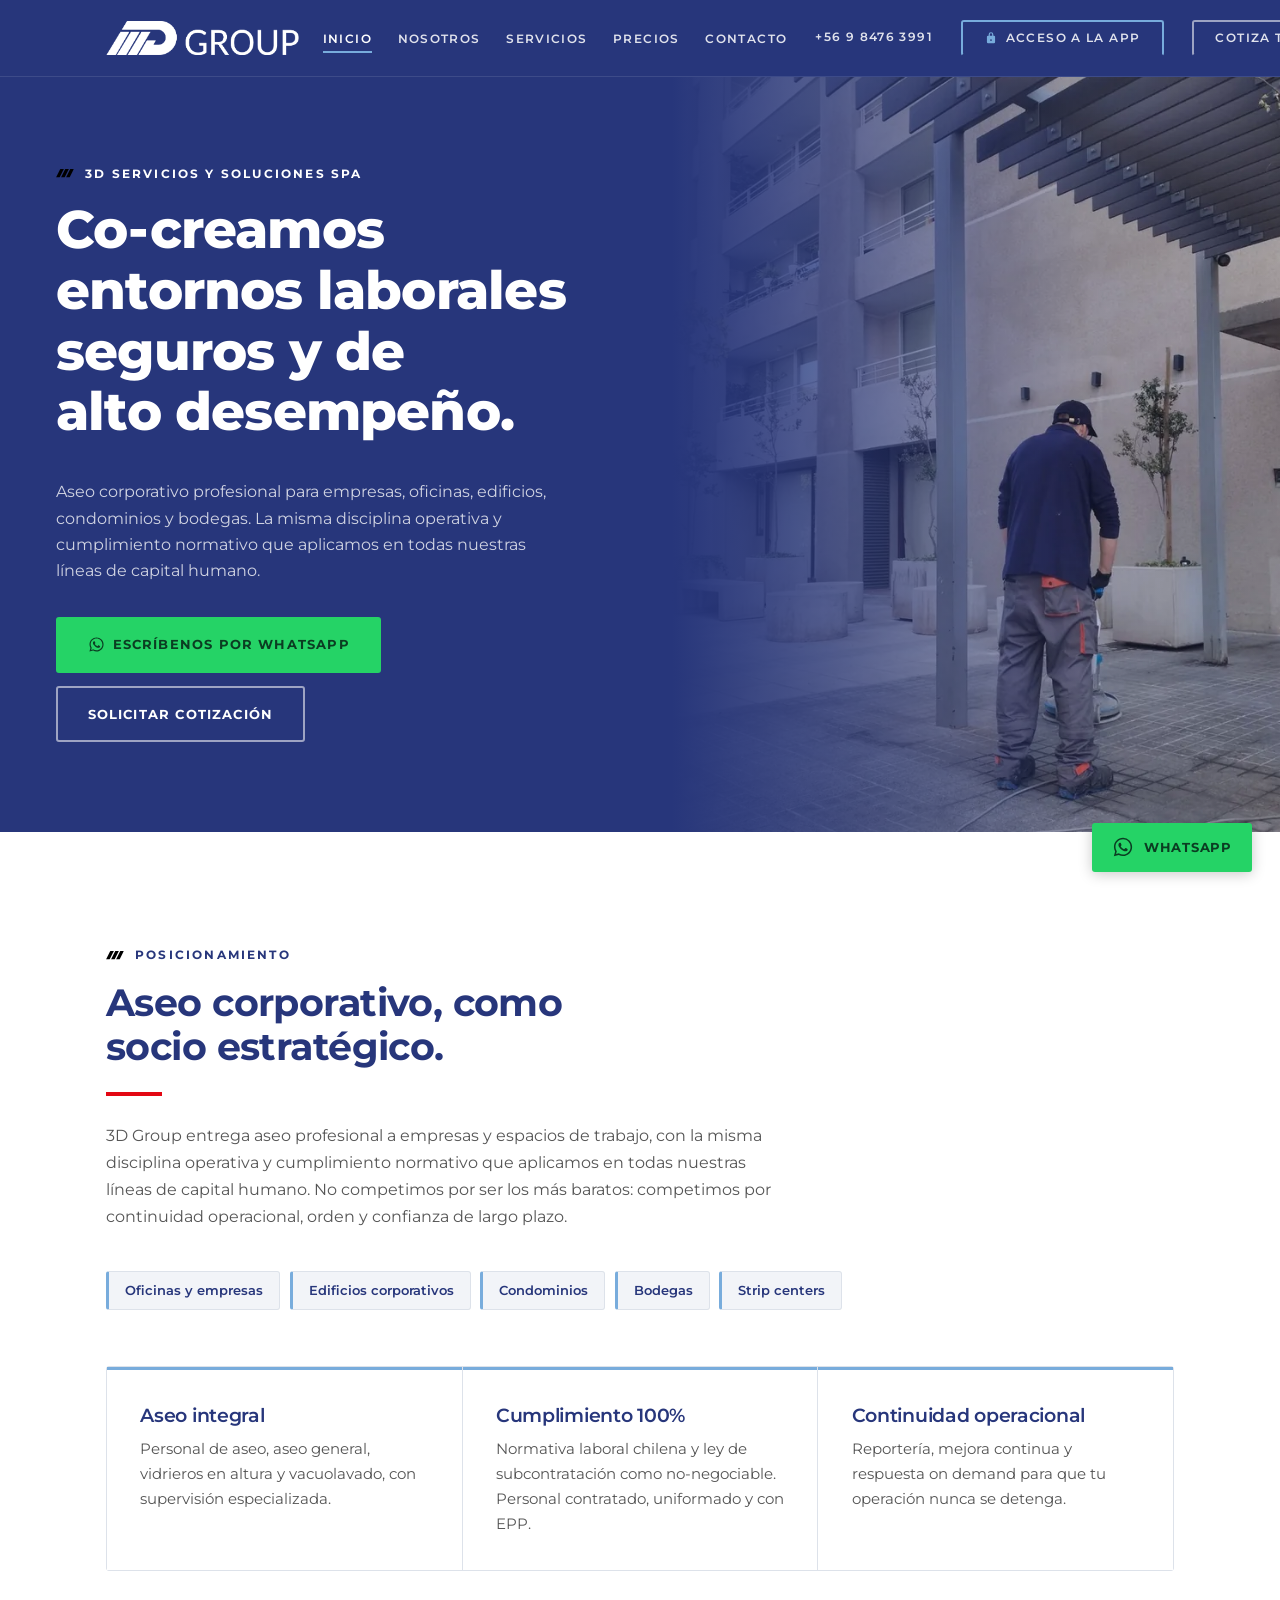
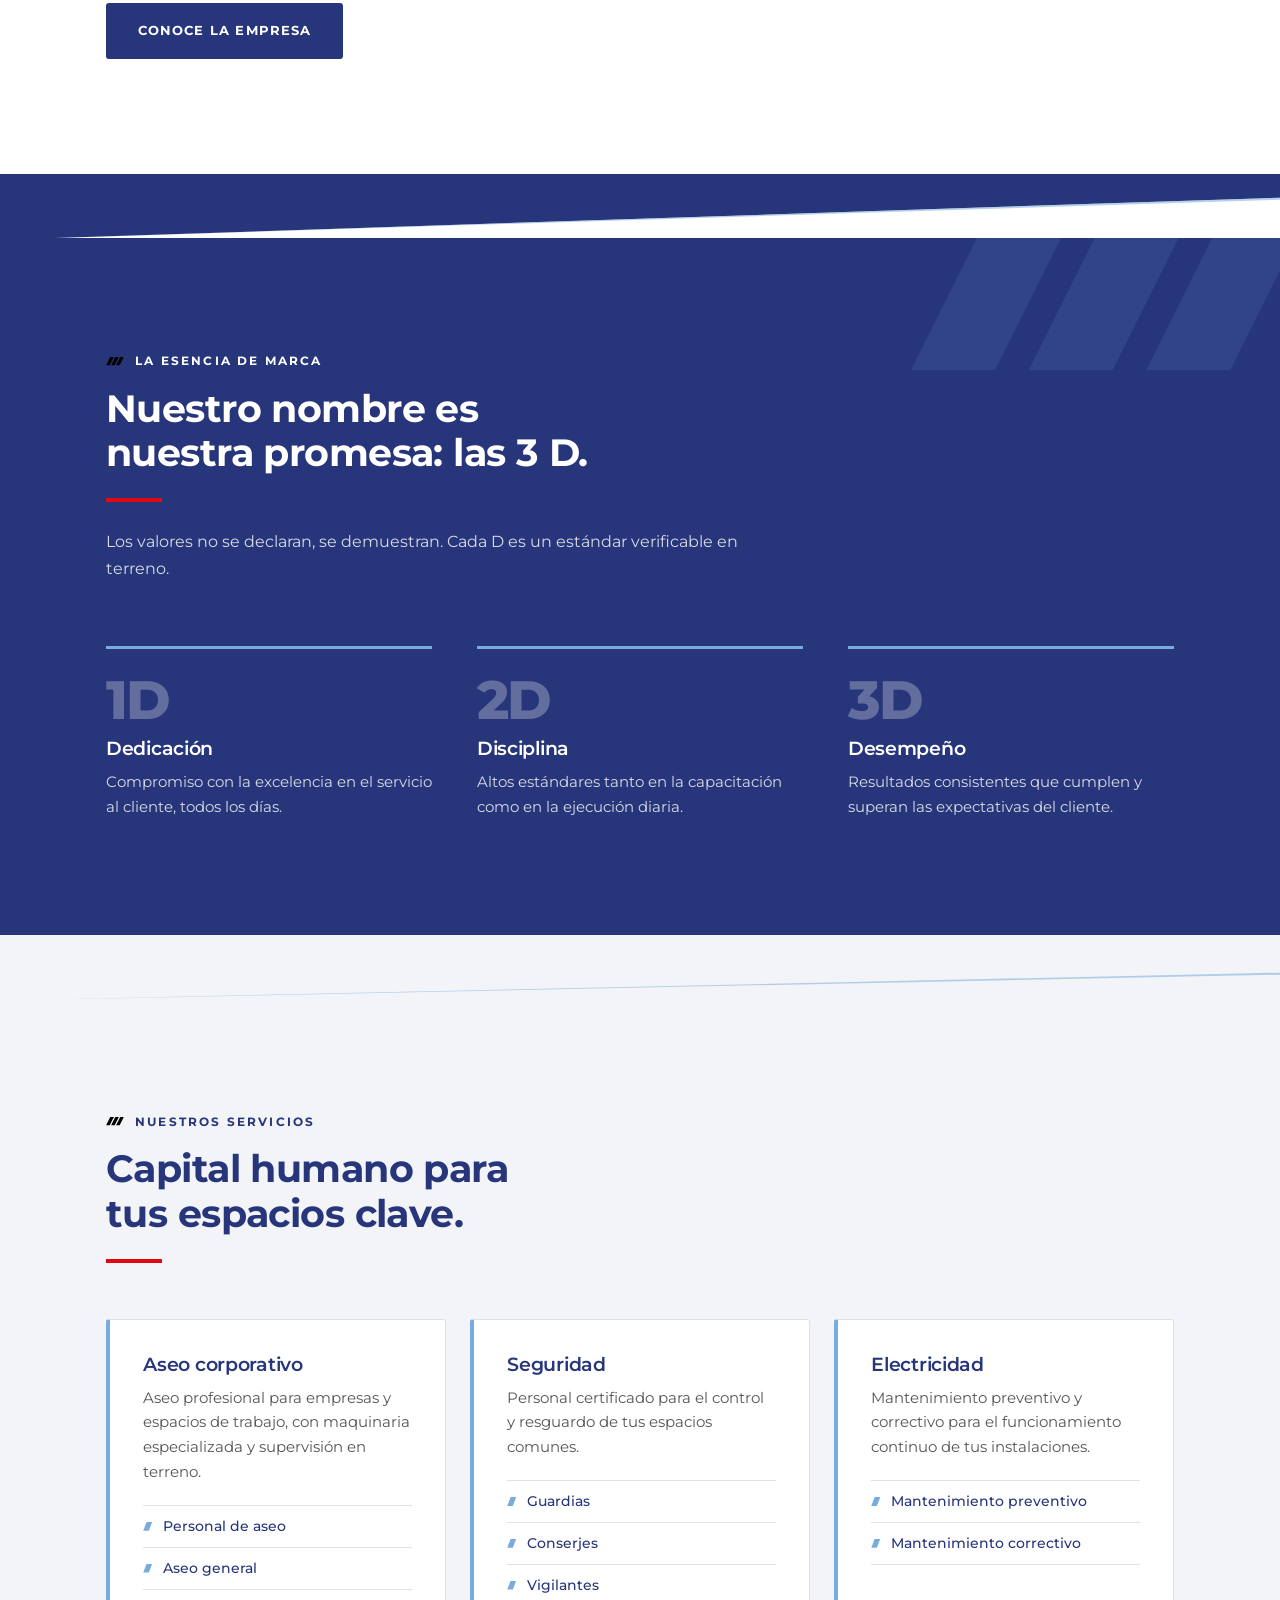
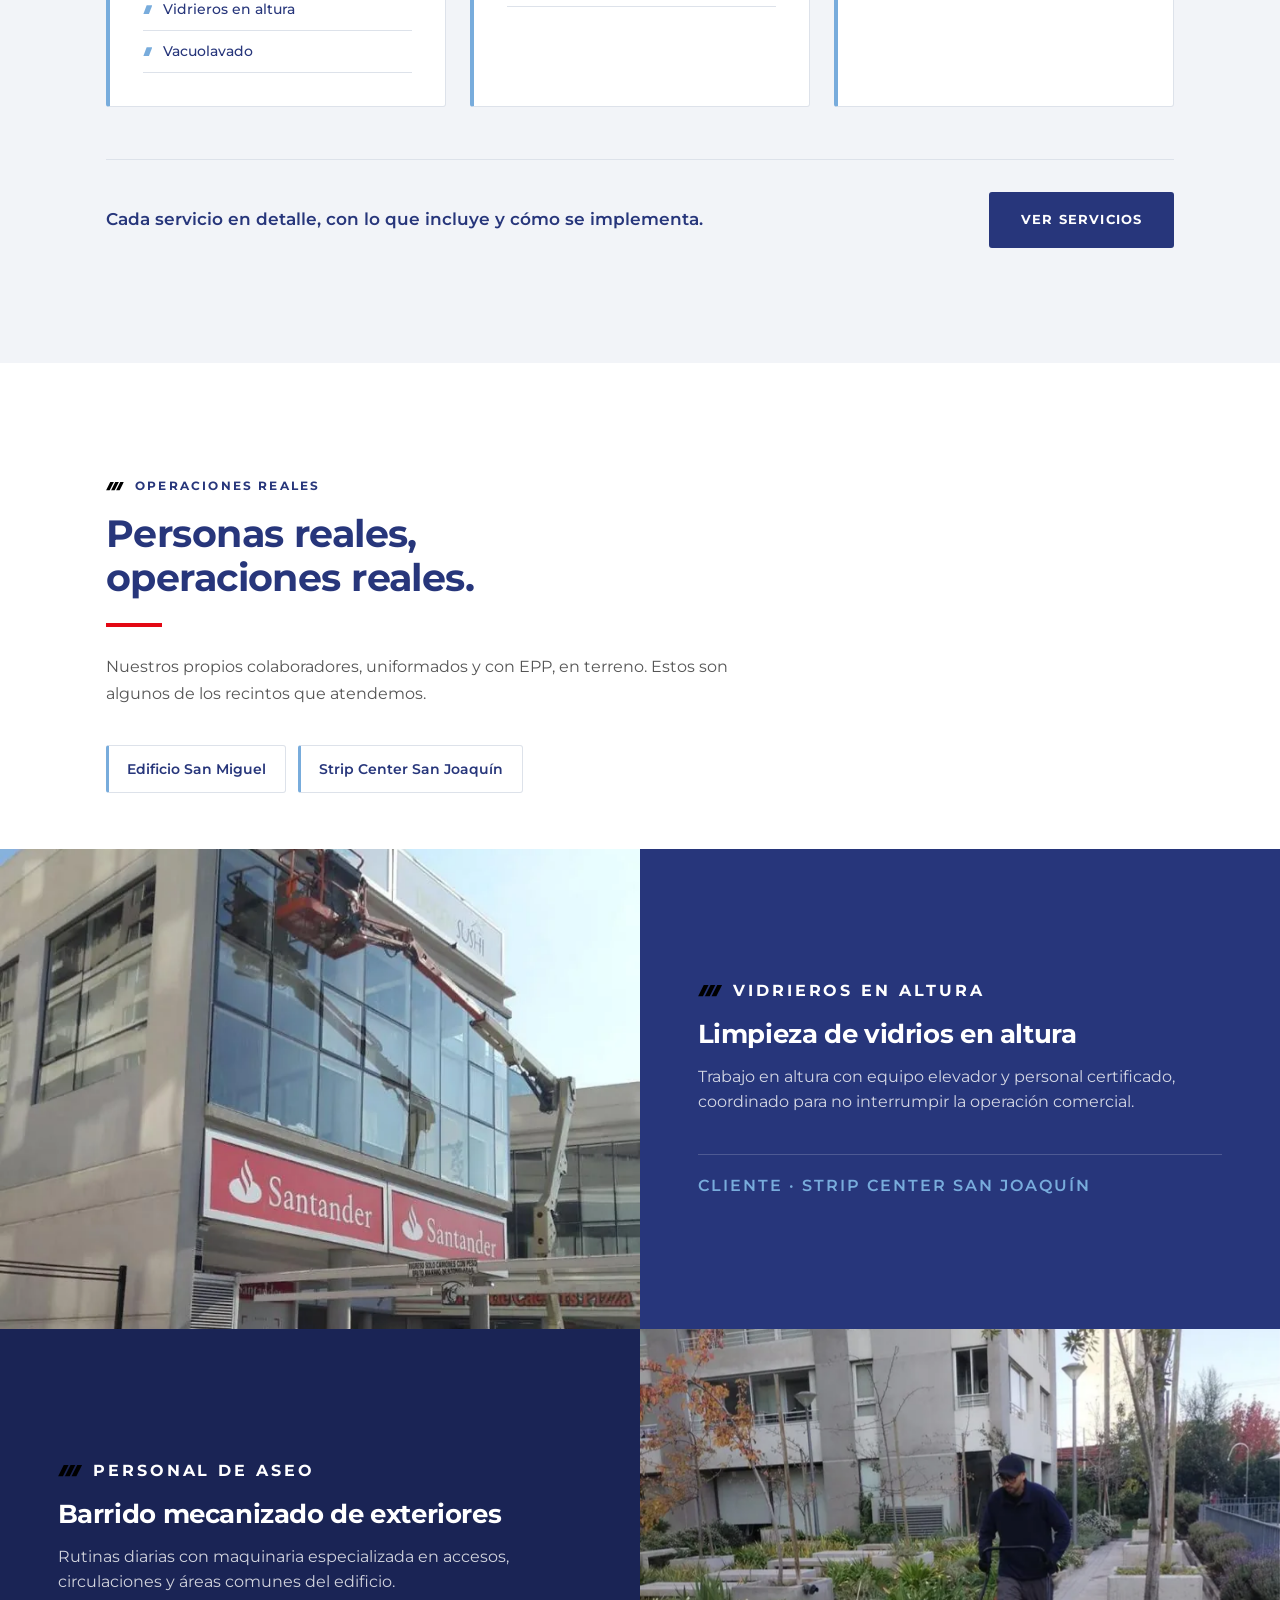
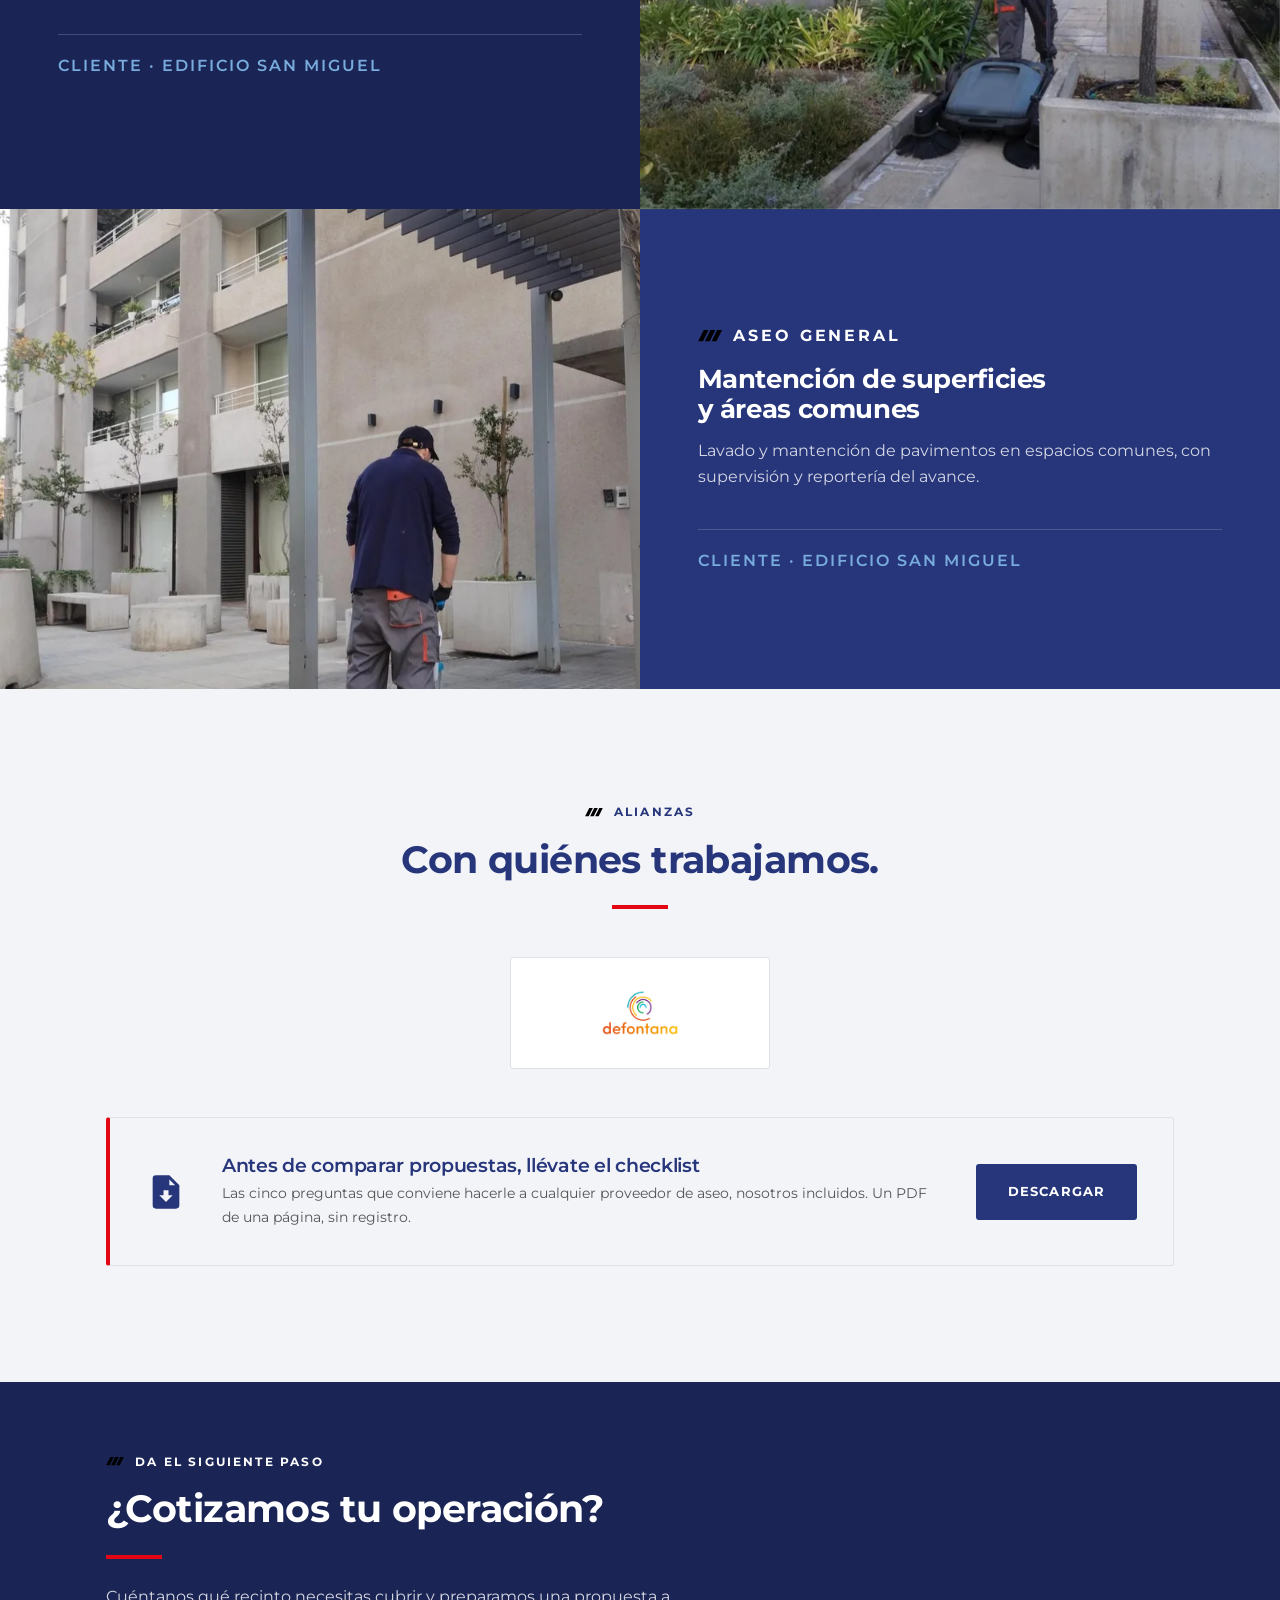
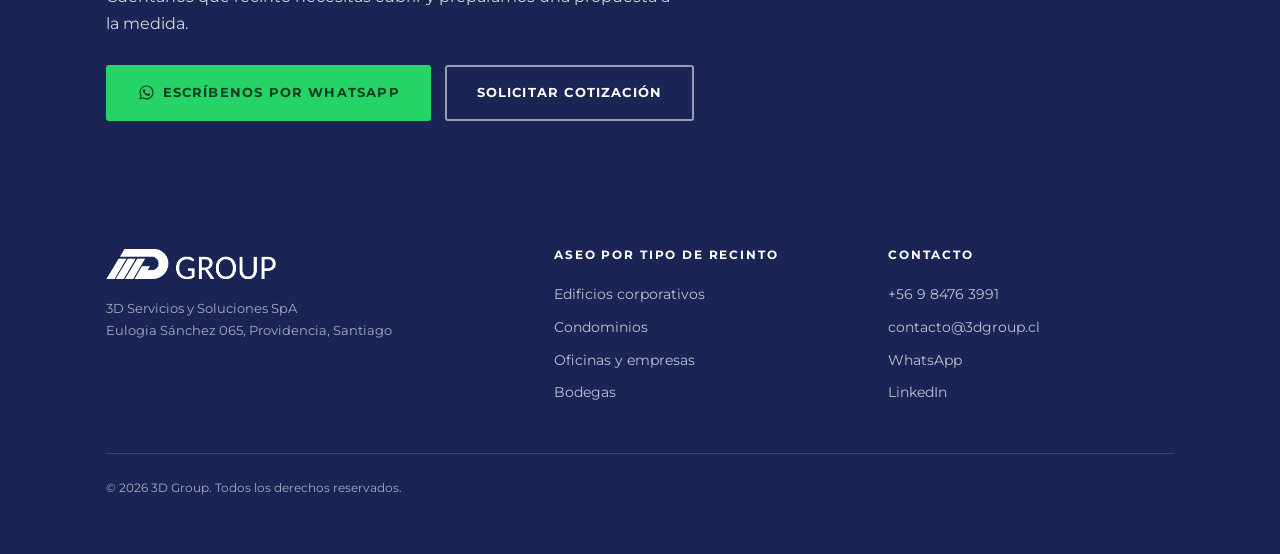
==== commit b82e1243: "Nav: botón «Acceso a la app» en index.html" ====
--- a/index.html
+++ b/index.html
@@ -138,6 +138,8 @@
                     <li><a href="contacto.html">Contacto</a></li>
                 </ul>
                 <a class="nav__tel" data-tel data-tel-texto href="#"><svg viewBox="0 0 24 24" aria-hidden="true"><path d="M6.6 10.8c1.4 2.8 3.8 5.1 6.6 6.6l2.2-2.2c.3-.3.7-.4 1-.2 1.2.4 2.4.6 3.6.6.6 0 1 .4 1 1V20c0 .6-.4 1-1 1-9.4 0-17-7.6-17-17 0-.6.4-1 1-1h3.5c.6 0 1 .4 1 1 0 1.3.2 2.5.6 3.6.1.4 0 .7-.2 1l-2.3 2.2z"/></svg><span>Llámanos</span></a>
+                <a class="btn btn--app nav__cta" href="https://reportes.3dgroup.cl" target="_blank" rel="noopener"
+                    aria-label="Acceso a la app de reportes (se abre en una pestaña nueva)"><svg viewBox="0 0 24 24" aria-hidden="true"><path d="M17 8h-1V6a4 4 0 0 0-8 0v2H7a2 2 0 0 0-2 2v9a2 2 0 0 0 2 2h10a2 2 0 0 0 2-2v-9a2 2 0 0 0-2-2zm-7-2a2 2 0 0 1 4 0v2h-4V6zm2 11a1.5 1.5 0 1 1 0-3 1.5 1.5 0 0 1 0 3z"/></svg><span>Acceso a la app</span></a>
                 <a class="btn btn--ghost-light nav__cta" data-wa href="#">Cotiza tu servicio</a>
             </nav>
         </div>
--- a/css/styles.css
+++ b/css/styles.css
@@ -324,9 +324,21 @@
 .nav__cta {
   padding: 0.7rem 1.35rem;
   font-size: 0.72rem;
+  white-space: nowrap;
   border-bottom: 2px solid rgba(255, 255, 255, 0.55);
 }
 .nav__cta:hover { border-bottom-color: var(--blanco); }
+
+/* Acceso a la app de reportes (clientes y equipo) — secundario, borde celeste */
+.btn--app {
+  gap: 0.45rem;
+  background: transparent;
+  border-color: var(--celeste);
+  color: var(--blanco);
+}
+.btn--app svg { width: 14px; height: 14px; fill: var(--celeste); flex: none; }
+.btn--app:hover { background: var(--celeste); border-color: var(--celeste); color: var(--navy); }
+.btn--app:hover svg { fill: var(--navy); }
 
 .nav__toggle {
   display: none;
@@ -1176,11 +1188,180 @@
 .descarga p { font-size: 0.9rem; margin: 0; }
 
 /* --------------------------------------------------------------------------
-   30. Responsive
-   -------------------------------------------------------------------------- */
-@media (max-width: 960px) {
-  html { scroll-padding-top: 80px; }
-
+   30. Panel interno (/admin)
+   No es una página pública: es una herramienta. Se lee de un vistazo y se
+   opera, así que prima la información sobre la composición editorial.
+   -------------------------------------------------------------------------- */
+.admin { background: var(--gris-fondo); min-height: 100vh; }
+
+.admin__bar {
+  background: var(--navy);
+  border-bottom: 3px solid var(--celeste);
+  padding-block: 1rem;
+}
+.admin__bar .shell {
+  display: flex;
+  align-items: center;
+  gap: 1.25rem;
+  flex-wrap: wrap;
+}
+.admin__bar img { height: 26px; width: auto; }
+.admin__tag {
+  font-size: 0.66rem;
+  font-weight: 700;
+  letter-spacing: 0.18em;
+  text-transform: uppercase;
+  color: var(--celeste);
+  padding: 0.25rem 0.6rem;
+  border: 1px solid rgba(255, 255, 255, 0.3);
+  border-radius: var(--radius);
+}
+.admin__bar a.admin__salir {
+  margin-left: auto;
+  color: rgba(255, 255, 255, 0.8);
+  font-size: 0.78rem;
+  font-weight: 600;
+  letter-spacing: 0.08em;
+  text-transform: uppercase;
+}
+.admin__bar a.admin__salir:hover { color: var(--blanco); }
+
+.admin main { padding-block: clamp(2rem, 4vw, 3rem); }
+
+/* --- Estado de cada pieza --- */
+.estado {
+  display: grid;
+  grid-template-columns: repeat(auto-fit, minmax(220px, 1fr));
+  gap: 1rem;
+  margin-bottom: clamp(2rem, 4vw, 3rem);
+}
+.estado__item {
+  background: var(--blanco);
+  border: 1px solid var(--gris-borde);
+  border-left: 4px solid var(--gris-borde);
+  border-radius: var(--radius);
+  padding: 1.1rem 1.3rem;
+}
+.estado__item.is-ok { border-left-color: #1a7f4b; }
+.estado__item.is-off { border-left-color: var(--rojo); }
+.estado__k {
+  display: block;
+  font-size: 0.64rem;
+  font-weight: 700;
+  letter-spacing: 0.16em;
+  text-transform: uppercase;
+  color: var(--gris-texto);
+  margin-bottom: 0.4rem;
+}
+.estado__v { font-size: 1rem; font-weight: 700; color: var(--navy); }
+.estado__item.is-off .estado__v { color: var(--rojo); }
+.estado__n { display: block; font-size: 0.8rem; margin-top: 0.35rem; }
+
+/* --- Panel embebido --- */
+.tablero {
+  background: var(--blanco);
+  border: 1px solid var(--gris-borde);
+  border-radius: var(--radius);
+  overflow: hidden;
+  margin-bottom: clamp(2rem, 4vw, 3rem);
+}
+.tablero__cab {
+  display: flex;
+  align-items: center;
+  justify-content: space-between;
+  gap: 1rem;
+  flex-wrap: wrap;
+  padding: 1.1rem 1.4rem;
+  border-bottom: 1px solid var(--gris-borde);
+}
+.tablero__cab h2 { font-size: 1.05rem; margin: 0; }
+.tablero iframe { display: block; width: 100%; height: 720px; border: 0; }
+
+.vacio { padding: clamp(1.75rem, 4vw, 2.75rem); }
+.vacio h3 { margin-bottom: 0.6em; }
+.vacio ol { counter-reset: paso; margin-top: 1.25rem; }
+/* Flujo normal, no grid: el contenido lleva <strong> y <code> en línea y en
+   una grilla cada uno se volvería una celda, desarmando el párrafo. */
+.vacio ol li {
+  counter-increment: paso;
+  position: relative;
+  padding: 0.7rem 0 0.7rem 2.1rem;
+  border-bottom: 1px solid var(--gris-borde);
+  font-size: 0.93rem;
+  line-height: 1.75;
+}
+.vacio ol li::before {
+  content: counter(paso);
+  position: absolute;
+  left: 0;
+  top: 0.85rem;
+  width: 22px;
+  height: 22px;
+  display: grid;
+  place-items: center;
+  background: var(--navy);
+  color: var(--blanco);
+  border-radius: var(--radius);
+  font-size: 0.72rem;
+  font-weight: 700;
+}
+.vacio ol li:last-child { border-bottom: 0; }
+.vacio code {
+  background: var(--gris-fondo);
+  border: 1px solid var(--gris-borde);
+  border-radius: var(--radius);
+  padding: 0.1rem 0.35rem;
+  font-size: 0.86em;
+}
+
+/* --- Accesos y pendientes --- */
+.admin__cols {
+  display: grid;
+  grid-template-columns: repeat(auto-fit, minmax(300px, 1fr));
+  gap: 1.5rem;
+}
+.tarjeta {
+  background: var(--blanco);
+  border: 1px solid var(--gris-borde);
+  border-top: 3px solid var(--celeste);
+  border-radius: var(--radius);
+  padding: clamp(1.4rem, 2.5vw, 1.9rem);
+}
+.tarjeta h2 { font-size: 1.05rem; margin-bottom: 0.9em; }
+.tarjeta ul li {
+  padding-block: 0.62rem;
+  border-bottom: 1px solid var(--gris-borde);
+  font-size: 0.9rem;
+}
+.tarjeta ul li:last-child { border-bottom: 0; }
+.tarjeta a { font-weight: 600; }
+.tarjeta small { display: block; color: var(--gris-texto); font-weight: 400; }
+
+.aviso {
+  margin-top: clamp(2rem, 4vw, 3rem);
+  padding: clamp(1.4rem, 3vw, 2rem);
+  background: var(--navy);
+  border-radius: var(--radius);
+  color: rgba(255, 255, 255, 0.84);
+}
+.aviso h2 { color: var(--blanco); font-size: 1.05rem; }
+.aviso p { font-size: 0.92rem; }
+.aviso code {
+  background: rgba(255, 255, 255, 0.14);
+  border-radius: var(--radius);
+  padding: 0.1rem 0.35rem;
+}
+
+/* --------------------------------------------------------------------------
+   31. Responsive
+   -------------------------------------------------------------------------- */
+/* Entre 961 y 1180px el menú va justo con dos botones: se oculta el teléfono (sigue en el CTA de WhatsApp y en el footer) */
+@media (max-width: 1180px) {
+  .nav__tel { display: none; }
+}
+
+/* Menú colapsado hasta 1120px: con el botón «Acceso a la app» la barra ya no cabe en tablet horizontal */
+@media (max-width: 1120px) {
   .nav__toggle { display: block; }
 
   .nav__menu {
@@ -1208,6 +1389,13 @@
   .nav__menu ul a:hover,
   .nav__menu ul a.is-active { border-bottom-color: var(--celeste); }
   .nav__cta { margin-top: 1.25rem; border-bottom-width: 2px; }
+  .nav__cta + .nav__cta { margin-top: 0.75rem; }
+  .nav__menu ul a[aria-current="page"] { border-bottom-color: var(--celeste); }
+}
+
+@media (max-width: 960px) {
+  html { scroll-padding-top: 80px; }
+
 
   .hero__grid { grid-template-columns: 1fr; min-height: 0; }
   .hero__text {
@@ -1230,7 +1418,6 @@
   .bloque--flip .bloque__text { grid-column: 1; grid-row: auto; }
   .bloque__media { min-height: clamp(240px, 56vw, 380px); }
 
-  .nav__menu ul a[aria-current="page"] { border-bottom-color: var(--celeste); }
 
   .cta-band__inner { flex-direction: column; align-items: flex-start; }
   .nav__tel { display: none; }
@@ -1242,6 +1429,7 @@
   .form { grid-template-columns: 1fr; }
   .footer__cols { grid-template-columns: 1fr; gap: 2rem; }
   .wz__ops { grid-template-columns: 1fr; }
+  .tablero iframe { height: 520px; }
   .form__acciones > .btn { width: 100%; }
 
   /* En pantallas chicas el botón de WhatsApp se reduce al ícono */
@@ -1253,7 +1441,7 @@
 }
 
 /* --------------------------------------------------------------------------
-   31. Accesibilidad · movimiento reducido
+   32. Accesibilidad · movimiento reducido
    -------------------------------------------------------------------------- */
 @media (prefers-reduced-motion: reduce) {
   html { scroll-behavior: auto; }
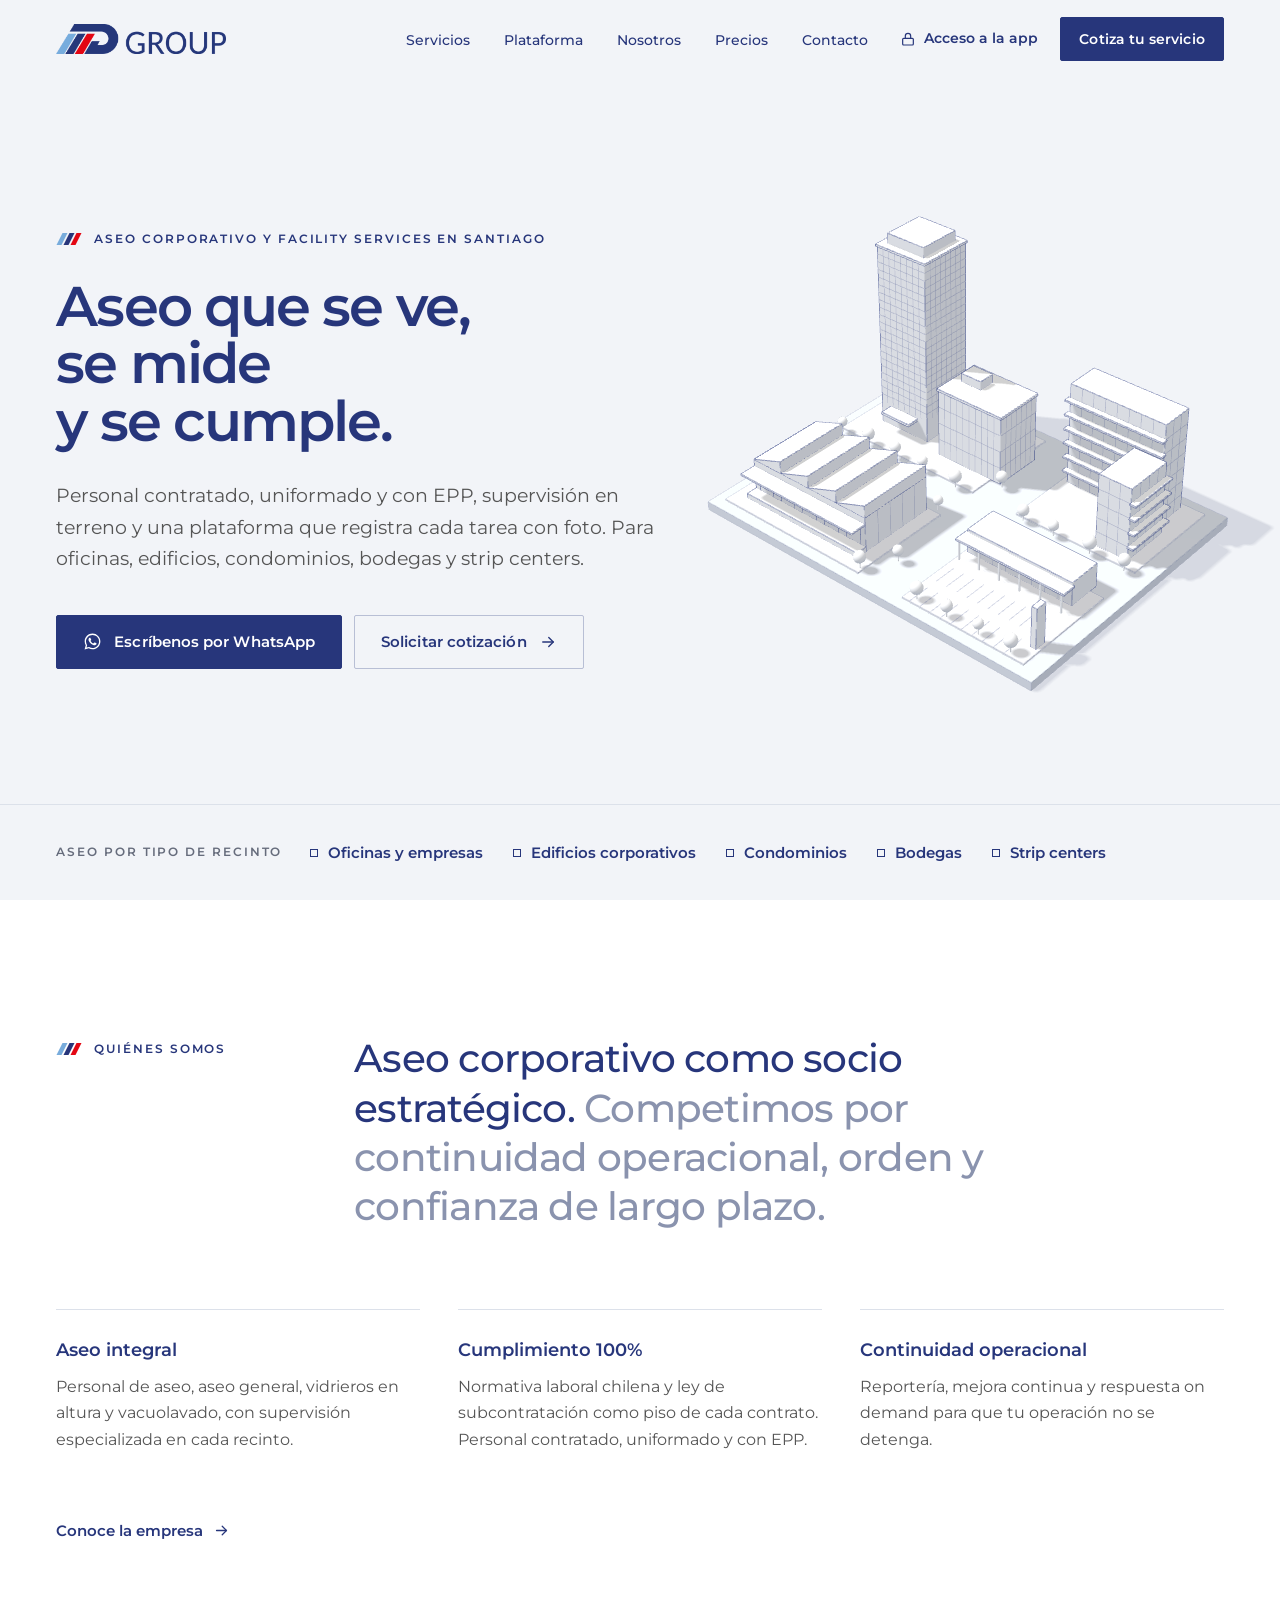
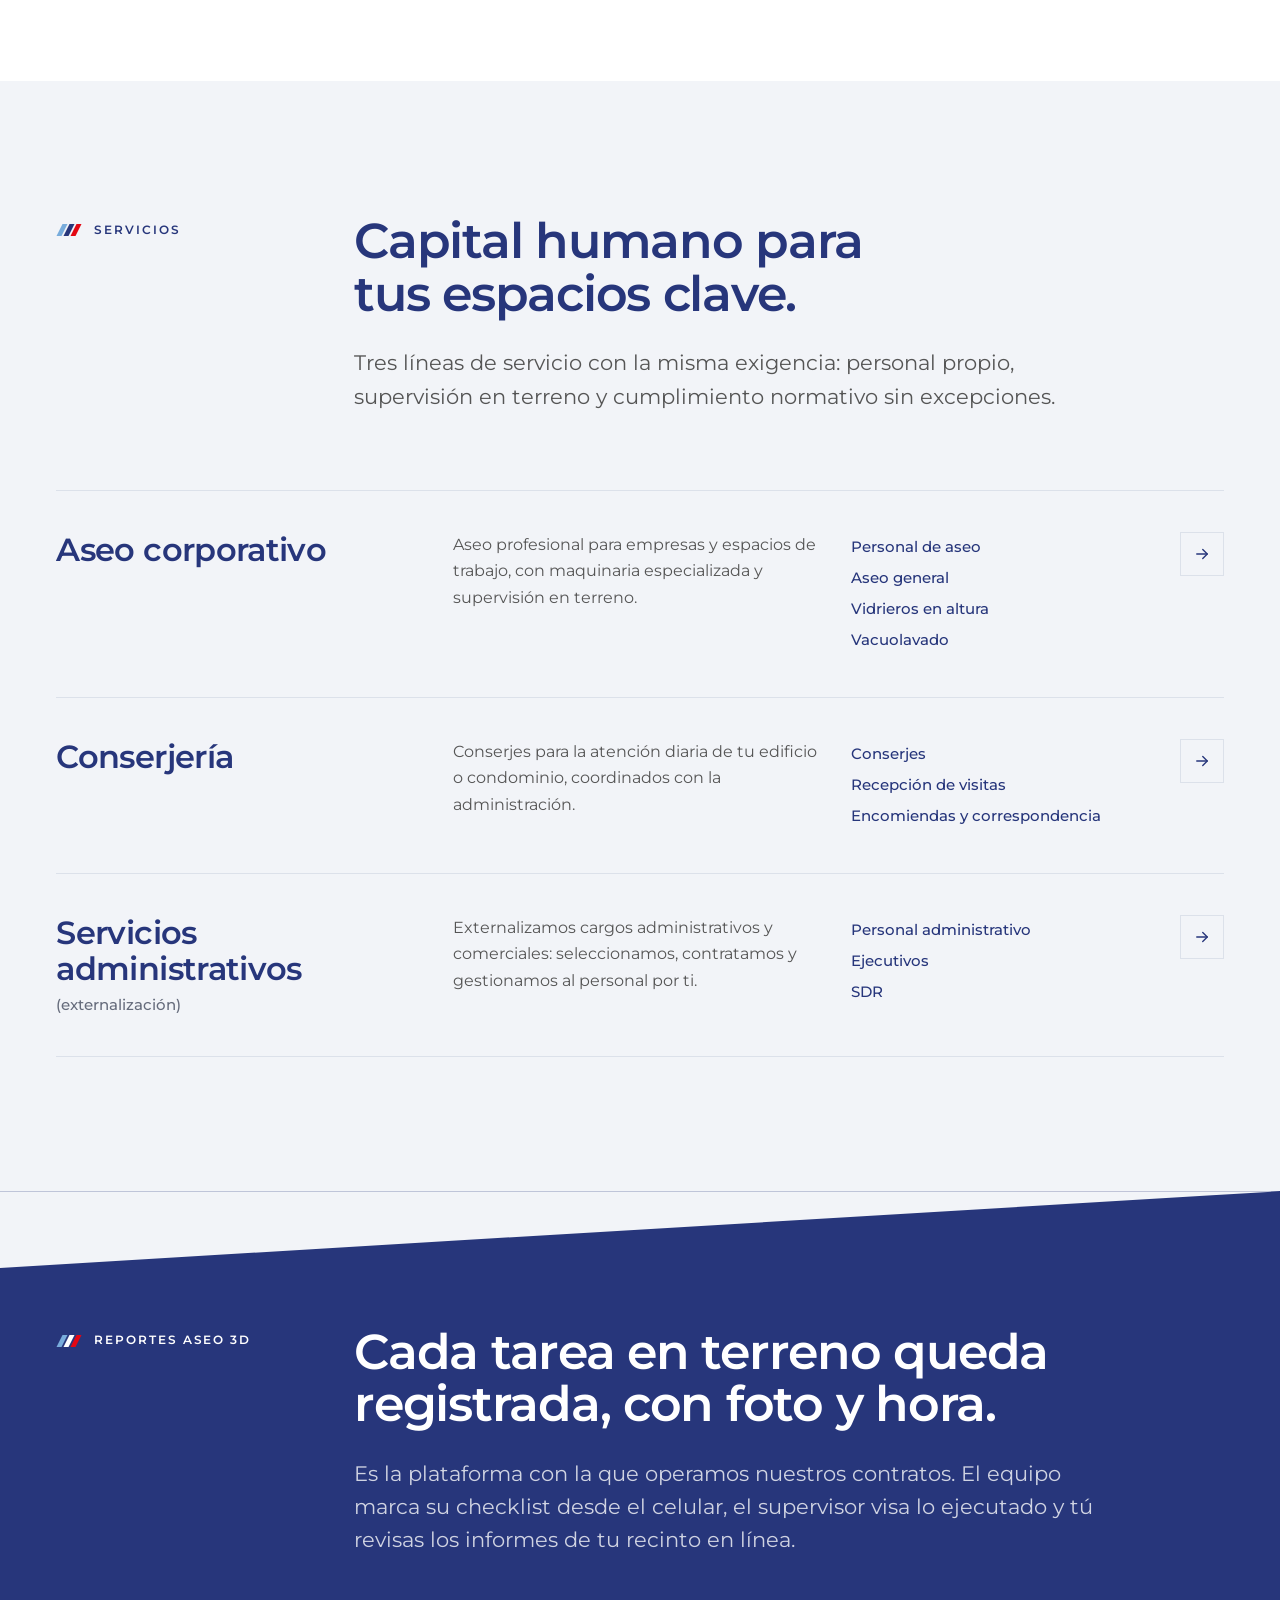
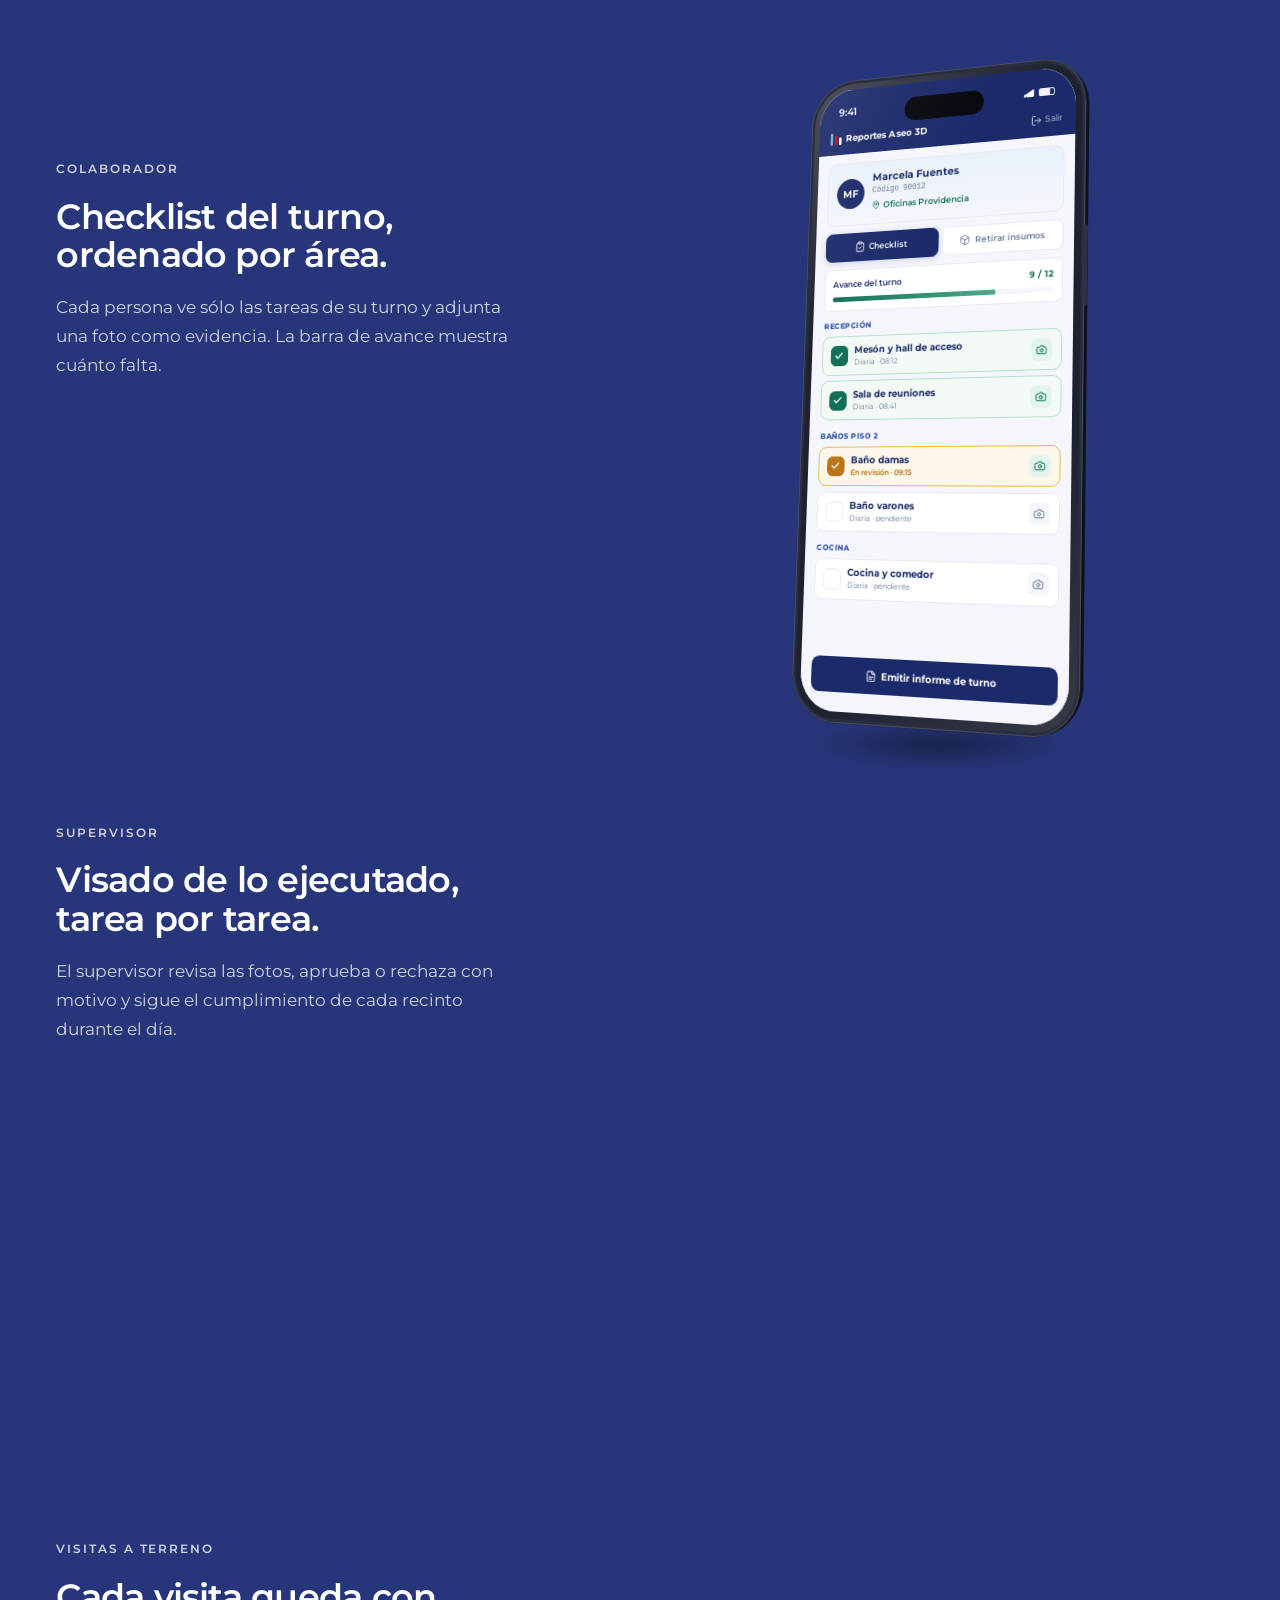
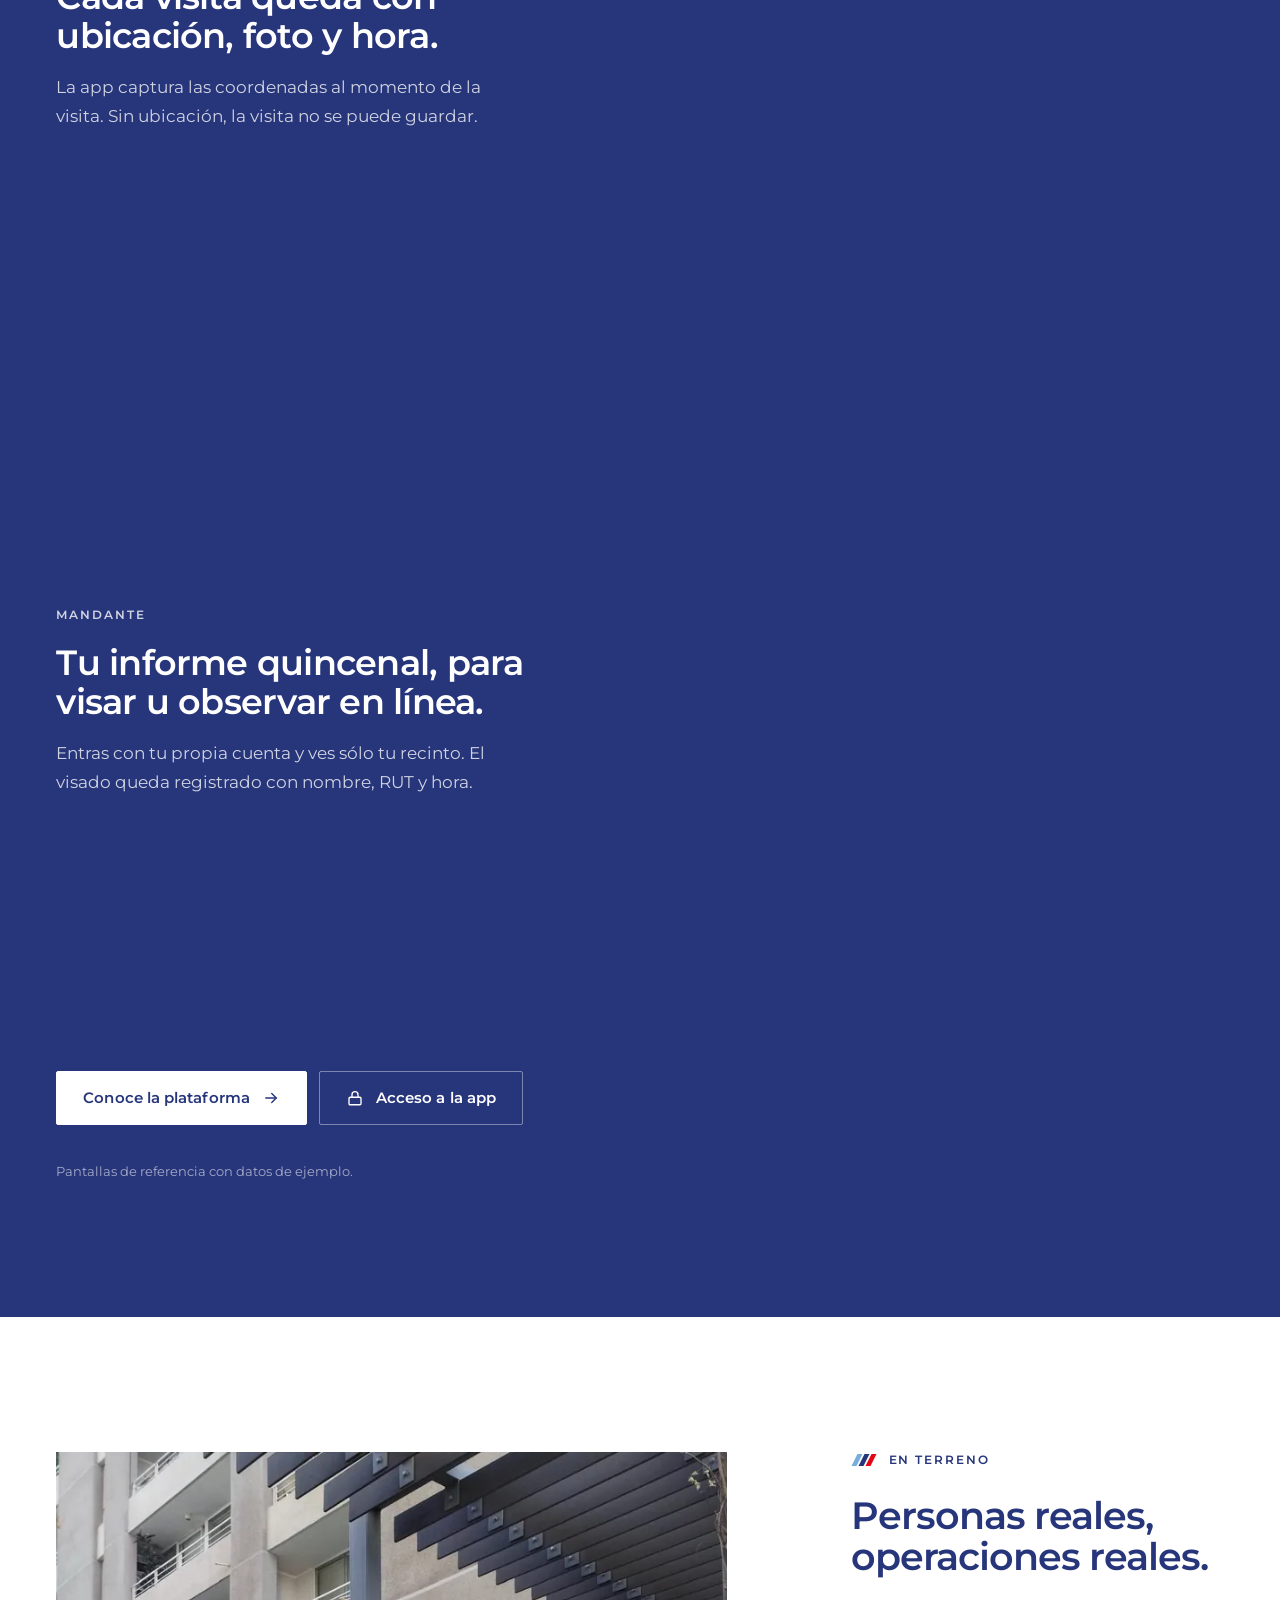
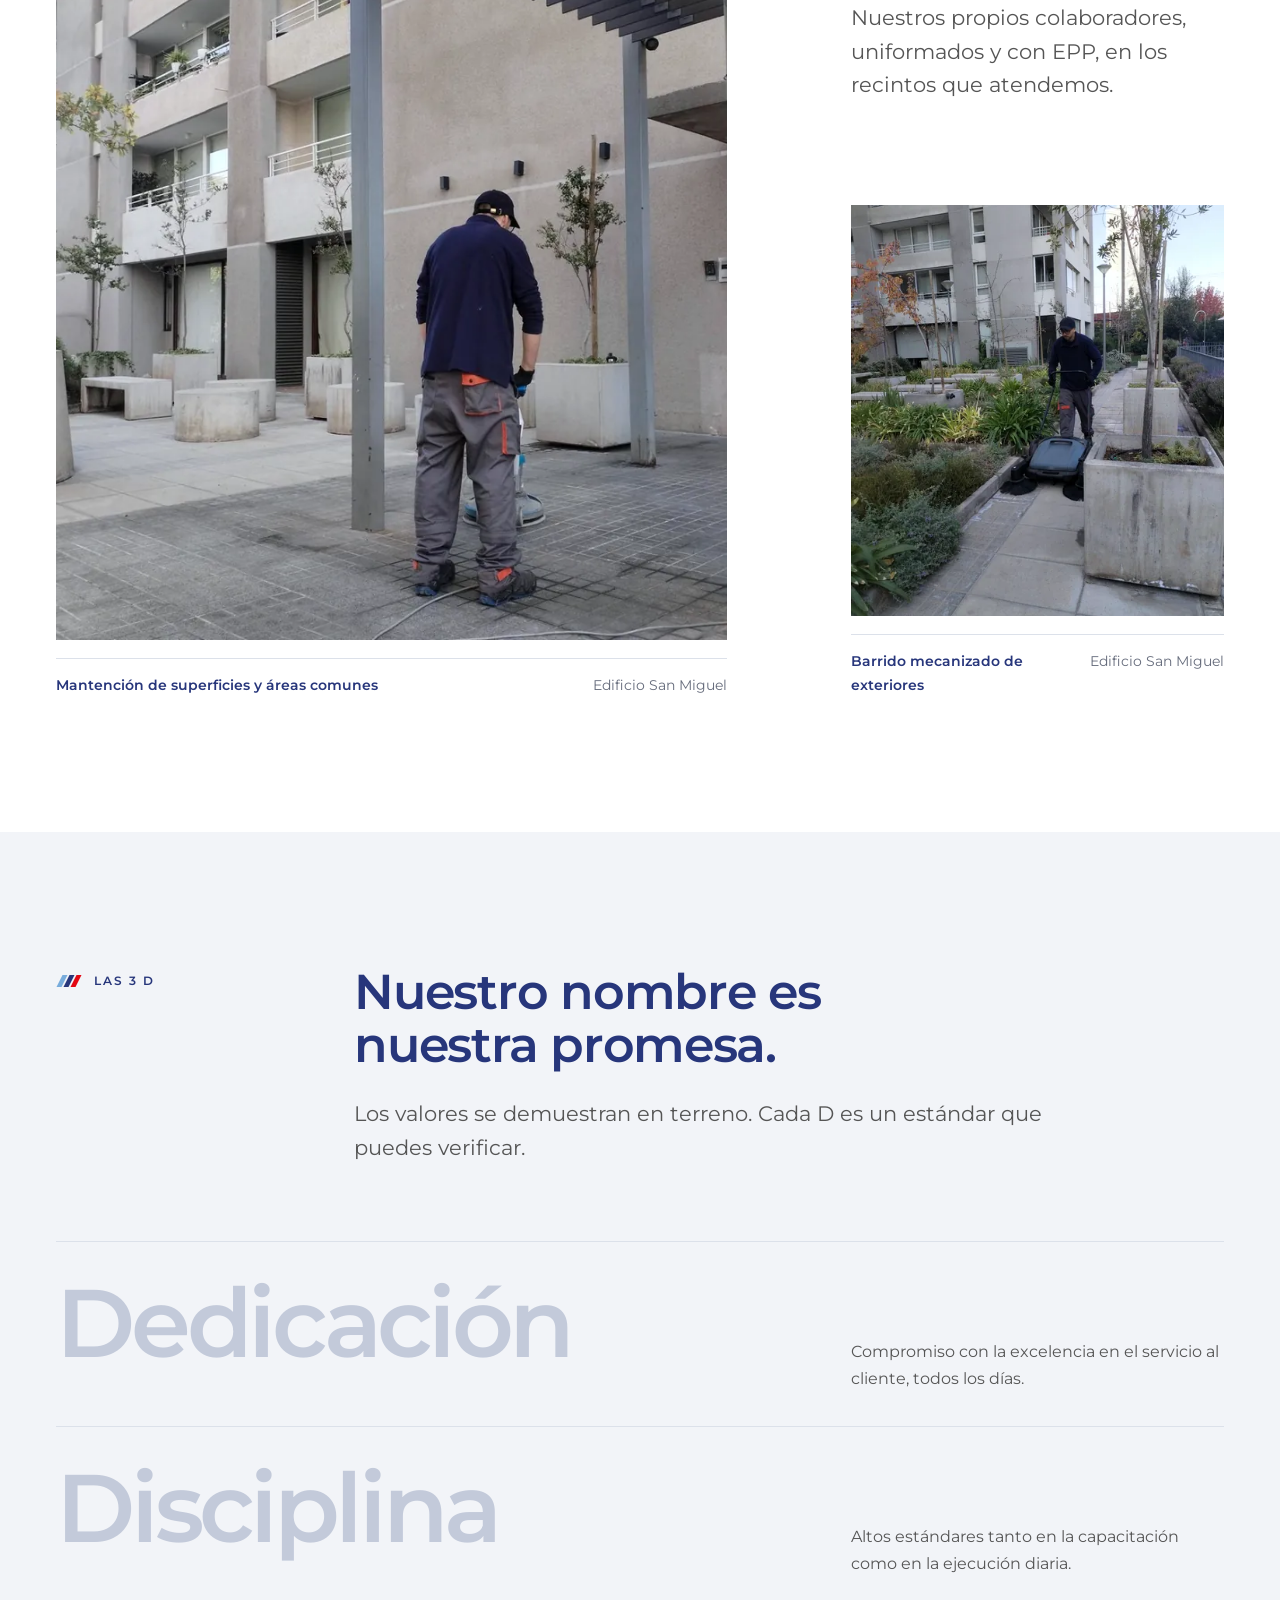
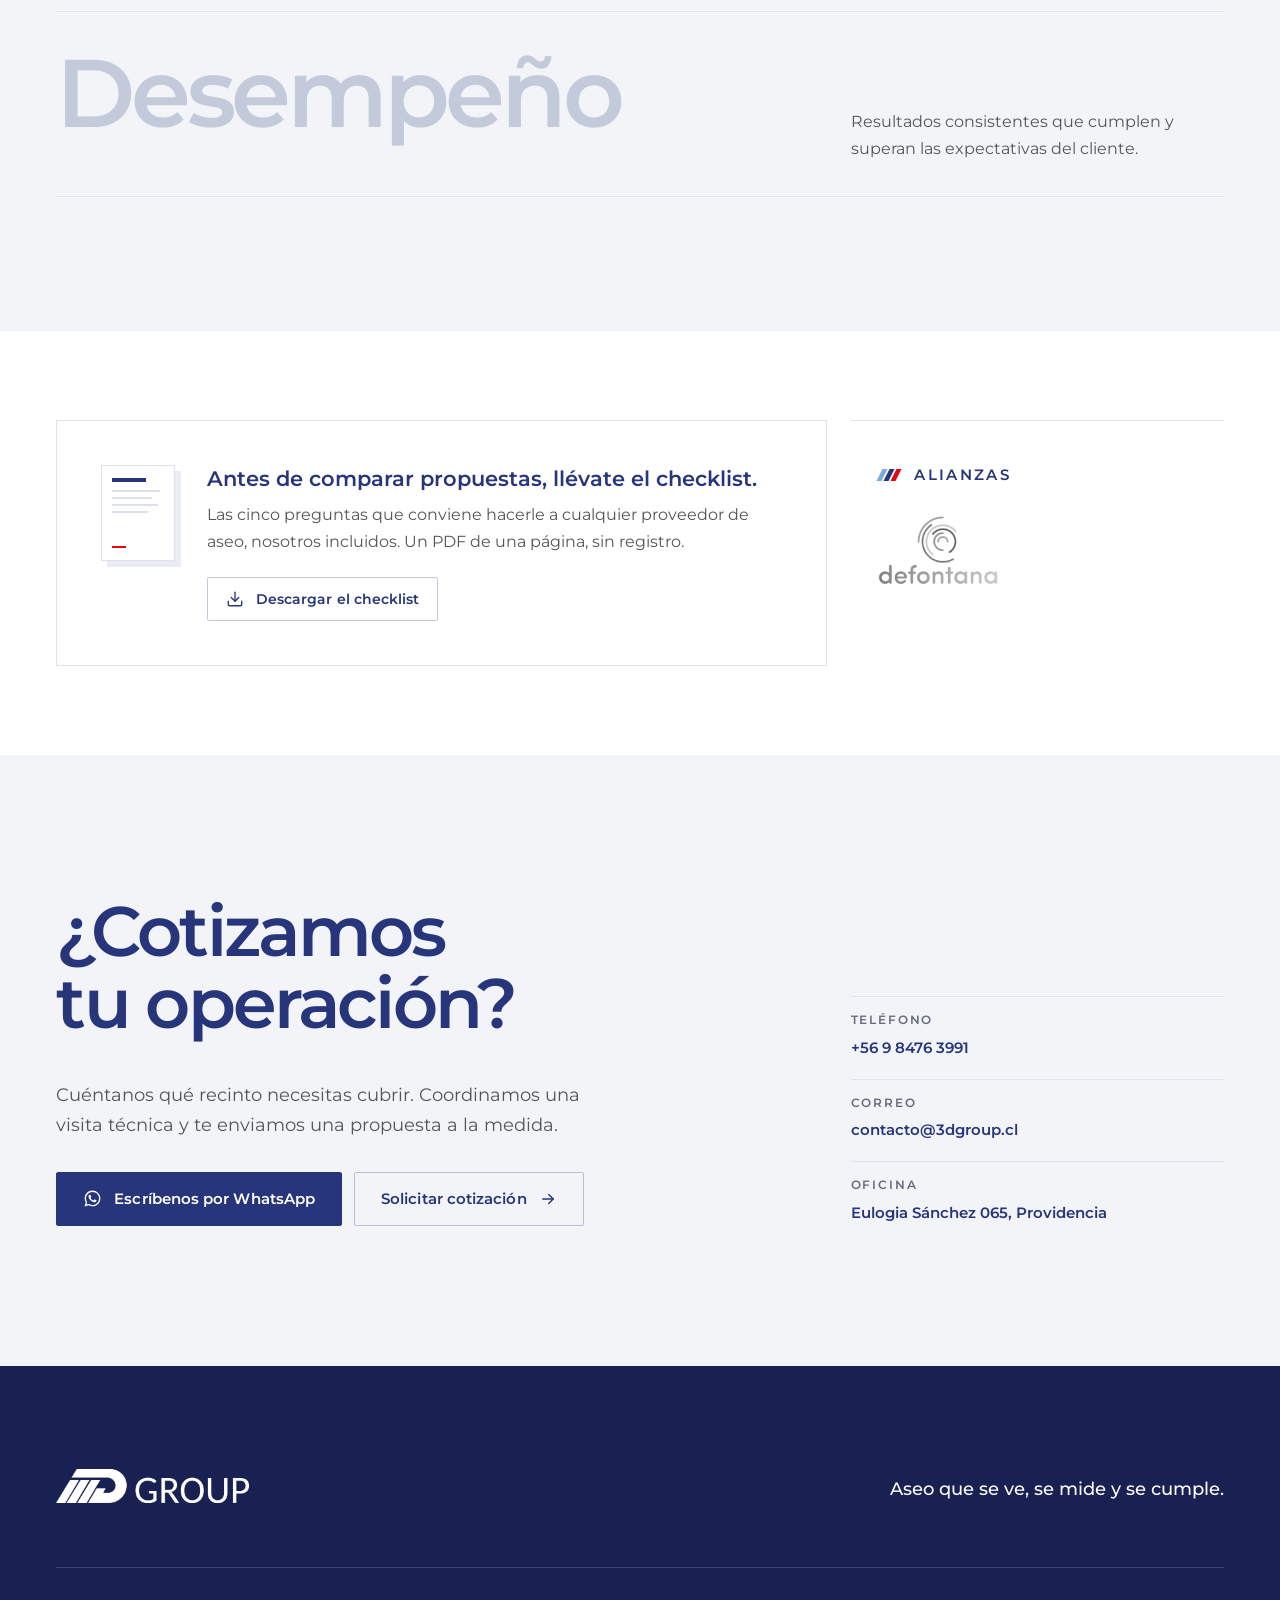
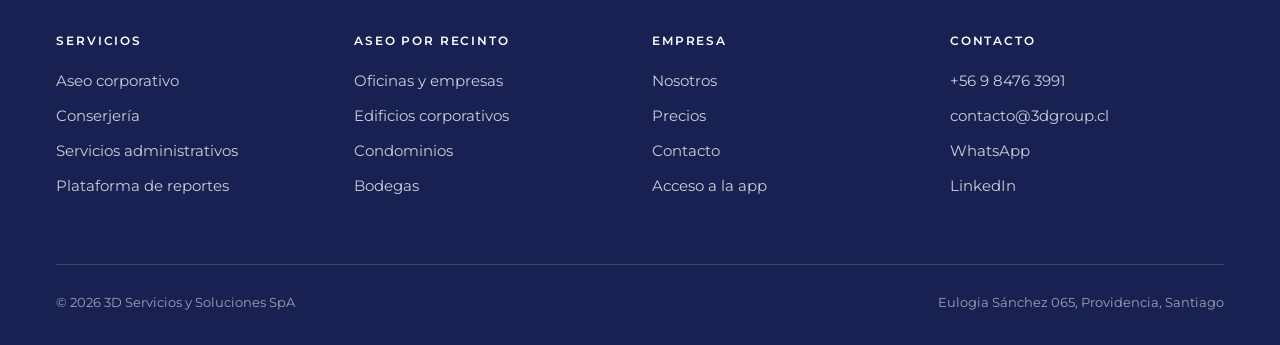
==== commit 2136e59f: "Portada y pie: nueva frase «Aseo que se ve, se mide y se cumple.» Reemplaza «Cocreamos entornos labo" ====
--- a/index.html
+++ b/index.html
@@ -1,34 +1,30 @@
 <!DOCTYPE html>
-<html lang="es">
-
+<html lang="es-CL" class="no-js">
 <head>
-    <meta charset="utf-8" />
-    <meta name="viewport" content="width=device-width, initial-scale=1" />
-    <title>3D Group · Aseo corporativo profesional en Santiago</title>
-    <meta name="description" content="Aseo corporativo para empresas, oficinas, edificios, condominios y bodegas. Personal contratado, uniformado y con EPP. Cumplimiento 100% de la normativa laboral chilena." />
-    <meta name="author" content="3D Servicios y Soluciones SpA" />
-    <meta name="theme-color" content="#27367B" />
-    <link rel="canonical" href="https://www.3dgroup.cl/" />
-
-    <meta property="og:type" content="website" />
-    <meta property="og:locale" content="es_CL" />
-    <meta property="og:site_name" content="3D Group" />
-    <meta property="og:title" content="3D Group · Aseo corporativo profesional en Santiago" />
-    <meta property="og:description" content="Aseo corporativo para empresas, oficinas, edificios, condominios y bodegas. Personal contratado, uniformado y con EPP. Cumplimiento 100% de la normativa laboral chilena." />
-    <meta property="og:url" content="https://www.3dgroup.cl/" />
-    <meta property="og:image" content="https://www.3dgroup.cl/assets/img/proyecto1.png" />
-
-    <link rel="icon" href="assets/favicon.ico" sizes="any" />
-    <link rel="icon" href="assets/img/favicon-256.png" type="image/png" />
-    <link rel="apple-touch-icon" href="assets/img/apple-touch-icon.png" />
-
-    <link rel="preconnect" href="https://fonts.googleapis.com" />
-    <link rel="preconnect" href="https://fonts.gstatic.com" crossorigin />
-    <link href="https://fonts.googleapis.com/css2?family=Montserrat:wght@300;400;500;600;700;800&display=swap"
-        rel="stylesheet" />
-
-    <link href="css/styles.css" rel="stylesheet" />
-    <script type="application/ld+json">
+  <meta charset="utf-8">
+  <meta name="viewport" content="width=device-width, initial-scale=1, viewport-fit=cover">
+  <title>3D Group | Aseo corporativo y facility services en Santiago</title>
+  <meta name="description" content="Aseo corporativo para oficinas, edificios, condominios, bodegas y strip centers en Santiago. Personal contratado, uniformado y con EPP, supervisión en terreno y reportería con foto de cada tarea.">
+  <meta name="author" content="3D Servicios y Soluciones SpA">
+  <meta name="theme-color" content="#27367B">
+  <link rel="canonical" href="https://www.3dgroup.cl/">
+  <meta property="og:type" content="website">
+  <meta property="og:locale" content="es_CL">
+  <meta property="og:site_name" content="3D Group">
+  <meta property="og:title" content="3D Group | Aseo corporativo y facility services en Santiago">
+  <meta property="og:description" content="Aseo corporativo para oficinas, edificios, condominios, bodegas y strip centers en Santiago. Personal contratado, uniformado y con EPP, supervisión en terreno y reportería con foto de cada tarea.">
+  <meta property="og:url" content="https://www.3dgroup.cl/">
+  <meta property="og:image" content="https://www.3dgroup.cl/assets/img/og-3dgroup.jpg">
+  <meta property="og:image:width" content="1200">
+  <meta property="og:image:height" content="630">
+  <meta name="twitter:card" content="summary_large_image">
+  <link rel="icon" href="assets/favicon.ico" sizes="any">
+  <link rel="icon" href="assets/img/favicon-256.png" type="image/png">
+  <link rel="apple-touch-icon" href="assets/img/apple-touch-icon.png">
+  <link rel="preload" href="assets/fonts/montserrat-latin-var.woff2" as="font" type="font/woff2" crossorigin>
+  <link rel="stylesheet" href="css/site.css?v=20260925">
+  <script>document.documentElement.className=document.documentElement.className.replace("no-js","js");</script>
+  <script type="application/ld+json">
 {
   "@context": "https://schema.org",
   "@type": "ProfessionalService",
@@ -36,9 +32,10 @@
   "legalName": "3D Servicios y Soluciones SpA",
   "url": "https://www.3dgroup.cl/",
   "logo": "https://www.3dgroup.cl/assets/img/logo.png",
-  "image": "https://www.3dgroup.cl/assets/img/proyecto1.png",
+  "image": "https://www.3dgroup.cl/assets/img/og-3dgroup.jpg",
   "email": "contacto@3dgroup.cl",
-  "description": "Aseo corporativo para empresas, oficinas, edificios, condominios y bodegas en Santiago. Personal contratado, uniformado y con EPP.",
+  "telephone": "+56984763991",
+  "description": "Aseo corporativo para empresas, oficinas, edificios, condominios, bodegas y strip centers en Santiago. Personal contratado, uniformado y con EPP.",
   "address": {
     "@type": "PostalAddress",
     "streetAddress": "Eulogia Sánchez 065",
@@ -46,429 +43,511 @@
     "addressRegion": "Región Metropolitana",
     "addressCountry": "CL"
   },
-  "areaServed": {
-    "@type": "City",
-    "name": "Santiago"
-  },
-  "sameAs": [
-    "https://www.linkedin.com/company/3dgroup-chile"
-  ],
+  "areaServed": { "@type": "City", "name": "Santiago" },
+  "sameAs": ["https://www.linkedin.com/company/3dgroup-chile"],
   "hasOfferCatalog": {
     "@type": "OfferCatalog",
     "name": "Servicios",
     "itemListElement": [
-      {
-        "@type": "Offer",
-        "itemOffered": {
-          "@type": "Service",
-          "name": "Aseo corporativo"
-        }
-      },
-      {
-        "@type": "Offer",
-        "itemOffered": {
-          "@type": "Service",
-          "name": "Personal de aseo"
-        }
-      },
-      {
-        "@type": "Offer",
-        "itemOffered": {
-          "@type": "Service",
-          "name": "Vidrieros en altura"
-        }
-      },
-      {
-        "@type": "Offer",
-        "itemOffered": {
-          "@type": "Service",
-          "name": "Vacuolavado"
-        }
-      },
-      {
-        "@type": "Offer",
-        "itemOffered": {
-          "@type": "Service",
-          "name": "Seguridad"
-        }
-      },
-      {
-        "@type": "Offer",
-        "itemOffered": {
-          "@type": "Service",
-          "name": "Electricidad"
-        }
-      }
+      { "@type": "Offer", "itemOffered": { "@type": "Service", "name": "Aseo corporativo" } },
+      { "@type": "Offer", "itemOffered": { "@type": "Service", "name": "Personal de aseo" } },
+      { "@type": "Offer", "itemOffered": { "@type": "Service", "name": "Vidrieros en altura" } },
+      { "@type": "Offer", "itemOffered": { "@type": "Service", "name": "Vacuolavado" } },
+      { "@type": "Offer", "itemOffered": { "@type": "Service", "name": "Conserjería" } },
+      { "@type": "Offer", "itemOffered": { "@type": "Service", "name": "Servicios administrativos (externalización)" } }
     ]
   }
 }
-    </script>
+</script>
 </head>
-
 <body>
-
-    <!-- Motivo diagonal: símbolo reutilizable (celeste · navy · rojo) -->
-    <svg width="0" height="0" class="svg-sprite" aria-hidden="true" focusable="false">
-        <symbol id="franja" viewBox="0 0 25 12">
-            <path class="f1" d="M6 0 H11 L5 12 H0 Z" />
-            <path class="f2" d="M13 0 H18 L12 12 H7 Z" />
-            <path class="f3" d="M20 0 H25 L19 12 H14 Z" />
-        </symbol>
-    </svg>
-
-    <a class="skip-link" href="#contenido">Saltar al contenido</a>
-
-    <header class="nav" id="nav">
-        <div class="shell nav__inner">
-            <a class="nav__brand" href="index.html" aria-label="3D Group · Inicio">
-                <img src="assets/img/logo-blanco.png" alt="3D Group" width="2460" height="434" />
-            </a>
-
-            <button class="nav__toggle" id="navToggle" type="button" aria-expanded="false"
-                aria-controls="navMenu" aria-label="Abrir menú">
-                <span class="nav__burger" aria-hidden="true"></span>
-            </button>
-
-            <nav class="nav__menu" id="navMenu" aria-label="Principal">
-                <ul>
-                    <li><a href="index.html" aria-current="page">Inicio</a></li>
-                    <li><a href="nosotros.html">Nosotros</a></li>
-                    <li><a href="servicios.html">Servicios</a></li>
-                    <li><a href="precios.html">Precios</a></li>
-                    <li><a href="contacto.html">Contacto</a></li>
-                </ul>
-                <a class="nav__tel" data-tel data-tel-texto href="#"><svg viewBox="0 0 24 24" aria-hidden="true"><path d="M6.6 10.8c1.4 2.8 3.8 5.1 6.6 6.6l2.2-2.2c.3-.3.7-.4 1-.2 1.2.4 2.4.6 3.6.6.6 0 1 .4 1 1V20c0 .6-.4 1-1 1-9.4 0-17-7.6-17-17 0-.6.4-1 1-1h3.5c.6 0 1 .4 1 1 0 1.3.2 2.5.6 3.6.1.4 0 .7-.2 1l-2.3 2.2z"/></svg><span>Llámanos</span></a>
-                <a class="btn btn--app nav__cta" href="https://reportes.3dgroup.cl" target="_blank" rel="noopener"
-                    aria-label="Acceso a la app de reportes (se abre en una pestaña nueva)"><svg viewBox="0 0 24 24" aria-hidden="true"><path d="M17 8h-1V6a4 4 0 0 0-8 0v2H7a2 2 0 0 0-2 2v9a2 2 0 0 0 2 2h10a2 2 0 0 0 2-2v-9a2 2 0 0 0-2-2zm-7-2a2 2 0 0 1 4 0v2h-4V6zm2 11a1.5 1.5 0 1 1 0-3 1.5 1.5 0 0 1 0 3z"/></svg><span>Acceso a la app</span></a>
-                <a class="btn btn--ghost-light nav__cta" data-wa href="#">Cotiza tu servicio</a>
-            </nav>
+  <svg class="sr-only" width="0" height="0" aria-hidden="true" focusable="false">
+  <symbol id="i-flecha" viewBox="0 0 24 24"><path d="M5 12h14"/><path d="m13 6 6 6-6 6"/></symbol>
+  <symbol id="i-flecha-diag" viewBox="0 0 24 24"><path d="M7 17 17 7"/><path d="M8 7h9v9"/></symbol>
+  <symbol id="i-candado" viewBox="0 0 24 24"><rect x="4" y="11" width="16" height="10" rx="1.5"/><path d="M8 11V7.5a4 4 0 0 1 8 0V11"/></symbol>
+  <symbol id="i-cerrar" viewBox="0 0 24 24"><path d="M18 6 6 18"/><path d="m6 6 12 12"/></symbol>
+  <symbol id="i-camara" viewBox="0 0 24 24"><path d="M14.5 4h-5L7 7H4a2 2 0 0 0-2 2v9a2 2 0 0 0 2 2h16a2 2 0 0 0 2-2V9a2 2 0 0 0-2-2h-3z"/><circle cx="12" cy="13" r="3.2"/></symbol>
+  <symbol id="i-check" viewBox="0 0 24 24"><path d="M20 6 9 17l-5-5"/></symbol>
+  <symbol id="i-pin" viewBox="0 0 24 24"><path d="M20 10c0 5-5.5 10.2-7.4 11.8a1 1 0 0 1-1.2 0C9.5 20.2 4 15 4 10a8 8 0 0 1 16 0"/><circle cx="12" cy="10" r="3"/></symbol>
+  <symbol id="i-mira" viewBox="0 0 24 24"><circle cx="12" cy="12" r="9"/><path d="M22 12h-4M6 12H2M12 6V2M12 22v-4"/></symbol>
+  <symbol id="i-alerta" viewBox="0 0 24 24"><path d="m21.7 18-8-14a2 2 0 0 0-3.4 0l-8 14A2 2 0 0 0 4 21h16a2 2 0 0 0 1.7-3"/><path d="M12 9v4"/><path d="M12 17h.01"/></symbol>
+  <symbol id="i-reloj" viewBox="0 0 24 24"><circle cx="12" cy="12" r="9"/><path d="M12 7v5l3 2"/></symbol>
+  <symbol id="i-doc" viewBox="0 0 24 24"><path d="M15 2H6a2 2 0 0 0-2 2v16a2 2 0 0 0 2 2h12a2 2 0 0 0 2-2V7z"/><path d="M14 2v5h6"/><path d="M8 13h8M8 17h6"/></symbol>
+  <symbol id="i-salir" viewBox="0 0 24 24"><path d="M9 21H5a2 2 0 0 1-2-2V5a2 2 0 0 1 2-2h4"/><path d="m16 17 5-5-5-5"/><path d="M21 12H9"/></symbol>
+  <symbol id="i-abajo" viewBox="0 0 24 24"><path d="m6 9 6 6 6-6"/></symbol>
+  <symbol id="i-caja" viewBox="0 0 24 24"><path d="M21 8a2 2 0 0 0-1-1.7l-7-4a2 2 0 0 0-2 0l-7 4A2 2 0 0 0 3 8v8a2 2 0 0 0 1 1.7l7 4a2 2 0 0 0 2 0l7-4a2 2 0 0 0 1-1.7z"/><path d="m3.3 7 8.7 5 8.7-5"/><path d="M12 22V12"/></symbol>
+  <symbol id="i-campana" viewBox="0 0 24 24"><path d="M6 8a6 6 0 0 1 12 0c0 7 3 9 3 9H3s3-2 3-9"/><path d="M10.3 21a1.9 1.9 0 0 0 3.4 0"/></symbol>
+  <symbol id="i-mas" viewBox="0 0 24 24"><path d="M12 5v14M5 12h14"/></symbol>
+  <symbol id="i-descarga" viewBox="0 0 24 24"><path d="M21 15v4a2 2 0 0 1-2 2H5a2 2 0 0 1-2-2v-4"/><path d="m7 10 5 5 5-5"/><path d="M12 15V3"/></symbol>
+  <symbol id="i-qr" viewBox="0 0 24 24"><rect x="3" y="3" width="6" height="6" rx="1"/><rect x="15" y="3" width="6" height="6" rx="1"/><rect x="3" y="15" width="6" height="6" rx="1"/><path d="M21 15h-3a2 2 0 0 0-2 2v4M21 21v.01M12 7v3a2 2 0 0 1-2 2H7M3 12h.01M12 3h.01M12 16v.01M16 12h1M21 12v.01M12 21v-1"/></symbol>
+  <symbol id="i-lista" viewBox="0 0 24 24"><rect x="8" y="2" width="8" height="4" rx="1"/><path d="M16 4h2a2 2 0 0 1 2 2v14a2 2 0 0 1-2 2H6a2 2 0 0 1-2-2V6a2 2 0 0 1 2-2h2"/><path d="m9 14 2 2 4-4"/></symbol>
+  <symbol id="i-wa" viewBox="0 0 24 24"><path d="M12.04 2C6.58 2 2.13 6.45 2.13 11.91c0 1.75.46 3.45 1.32 4.95L2 22l5.25-1.38a9.9 9.9 0 0 0 4.79 1.22h.01c5.46 0 9.91-4.45 9.91-9.91 0-2.65-1.03-5.14-2.9-7.01A9.82 9.82 0 0 0 12.04 2zm0 18.15h-.01a8.2 8.2 0 0 1-4.19-1.15l-.3-.18-3.12.82.83-3.04-.2-.31a8.19 8.19 0 0 1-1.26-4.38c0-4.54 3.7-8.24 8.25-8.24 2.2 0 4.27.86 5.83 2.42a8.19 8.19 0 0 1 2.41 5.83c0 4.54-3.7 8.23-8.24 8.23zm4.52-6.16c-.25-.12-1.47-.72-1.69-.81-.23-.08-.39-.12-.56.13-.16.24-.64.8-.78.97-.15.16-.29.18-.54.06-.25-.13-1.05-.39-1.99-1.23-.74-.66-1.23-1.47-1.38-1.72-.14-.25-.01-.38.11-.5.11-.11.25-.29.37-.44.13-.15.17-.25.25-.41.08-.17.04-.31-.02-.44-.06-.12-.56-1.34-.76-1.84-.2-.48-.41-.42-.56-.43h-.48c-.17 0-.44.06-.67.31-.23.25-.87.86-.87 2.09s.9 2.43 1.02 2.6c.12.16 1.76 2.68 4.26 3.76.6.26 1.06.41 1.42.53.6.19 1.14.16 1.57.1.48-.07 1.47-.6 1.68-1.18.21-.58.21-1.08.14-1.18-.06-.11-.22-.17-.47-.29z"/></symbol>
+  <symbol id="i-linkedin" viewBox="0 0 24 24"><path d="M20.45 20.45h-3.56v-5.57c0-1.33-.02-3.04-1.85-3.04-1.85 0-2.14 1.45-2.14 2.94v5.67H9.34V9h3.41v1.56h.05c.48-.9 1.64-1.85 3.37-1.85 3.6 0 4.27 2.37 4.27 5.46v6.28zM5.34 7.43a2.06 2.06 0 1 1 0-4.13 2.06 2.06 0 0 1 0 4.13zM7.12 20.45H3.56V9h3.56v11.45zM22.22 0H1.77C.79 0 0 .77 0 1.73v20.54C0 23.23.79 24 1.77 24h20.45c.98 0 1.78-.77 1.78-1.73V1.73C24 .77 23.2 0 22.22 0z"/></symbol>
+</svg>
+
+  <a class="saltar" href="#contenido">Saltar al contenido</a>
+  <header class="cabecera" data-cabecera>
+    <div class="contenedor cabecera__fila">
+      <a class="cabecera__marca" href="index.html" aria-label="3D Group, ir al inicio">
+        <img class="marca-color" src="assets/img/marca/logo-color.png" alt="3D Group" width="600" height="106">
+        <img class="marca-clara" src="assets/img/marca/logo-blanco.png" alt="" width="600" height="106">
+      </a>
+      <nav class="cabecera__nav" aria-label="Principal">
+        <ul class="cabecera__enlaces">
+          <li><a href="servicios.html">Servicios</a></li>
+          <li><a href="plataforma.html">Plataforma</a></li>
+          <li><a href="nosotros.html">Nosotros</a></li>
+          <li><a href="precios.html">Precios</a></li>
+          <li><a href="contacto.html">Contacto</a></li>
+        </ul>
+      </nav>
+      <div class="cabecera__acciones">
+        <a class="cabecera__app" href="https://reportes.3dgroup.cl" target="_blank" rel="noopener" aria-label="Acceso a la app de reportes (se abre en una pestaña nueva)"><svg class="icono" aria-hidden="true" focusable="false"><use href="#i-candado"/></svg><span>Acceso a la app</span></a>
+        <a class="boton boton--primario boton--chico" data-wa href="https://wa.me/56984763991">Cotiza tu servicio</a>
+      </div>
+      <button class="cabecera__abrir" type="button" aria-expanded="false" aria-controls="menu-movil" data-abrir-menu>
+        <span class="sr-only">Abrir menú</span><span class="hamburguesa" aria-hidden="true"></span>
+      </button>
+    </div>
+  </header>
+  <div class="menu-movil" id="menu-movil" data-menu-movil role="dialog" aria-modal="true" aria-label="Menú" hidden>
+    <div class="contenedor menu-movil__cabeza">
+      <a href="index.html" aria-label="3D Group, ir al inicio"><img src="assets/img/marca/logo-blanco.png" alt="3D Group" width="600" height="106"></a>
+      <button class="menu-movil__cerrar" type="button" data-cerrar-menu><span class="sr-only">Cerrar menú</span><svg class="icono" aria-hidden="true" focusable="false"><use href="#i-cerrar"/></svg></button>
+    </div>
+    <nav class="contenedor menu-movil__nav" aria-label="Menú principal">
+      <ul>
+        <li><a href="index.html" aria-current="page">Inicio<svg class="icono" aria-hidden="true" focusable="false"><use href="#i-flecha"/></svg></a></li>
+        <li><a href="servicios.html">Servicios<svg class="icono" aria-hidden="true" focusable="false"><use href="#i-flecha"/></svg></a></li>
+        <li><a href="plataforma.html">Plataforma<svg class="icono" aria-hidden="true" focusable="false"><use href="#i-flecha"/></svg></a></li>
+        <li><a href="nosotros.html">Nosotros<svg class="icono" aria-hidden="true" focusable="false"><use href="#i-flecha"/></svg></a></li>
+        <li><a href="precios.html">Precios<svg class="icono" aria-hidden="true" focusable="false"><use href="#i-flecha"/></svg></a></li>
+        <li><a href="contacto.html">Contacto<svg class="icono" aria-hidden="true" focusable="false"><use href="#i-flecha"/></svg></a></li>
+      </ul>
+    </nav>
+    <div class="contenedor menu-movil__pie">
+      <a class="boton boton--claro" data-wa href="https://wa.me/56984763991"><svg class="icono icono--wa" aria-hidden="true" focusable="false"><use href="#i-wa"/></svg>Cotiza por WhatsApp</a>
+      <a class="boton boton--contorno-claro" href="https://reportes.3dgroup.cl" target="_blank" rel="noopener"><svg class="icono" aria-hidden="true" focusable="false"><use href="#i-candado"/></svg>Acceso a la app</a>
+      <p class="menu-movil__datos"><a data-tel data-tel-texto href="tel:+56984763991">+56 9 8476 3991</a><br><a data-correo data-correo-texto href="mailto:contacto@3dgroup.cl">contacto@3dgroup.cl</a></p>
+    </div>
+  </div>
+  <main id="contenido">
+<section class="portada" data-portada>
+  <div class="portada__maqueta" data-maqueta data-escena-src="js/escena3d.js?v=20260925">
+    <img class="portada__respaldo" src="assets/img/maqueta/maqueta.webp" alt="" width="1600" height="1300" decoding="async">
+    <div class="maqueta__etiqueta" data-etiqueta hidden><strong data-etiqueta-nombre></strong><a data-etiqueta-enlace href="servicios.html">Ver cómo trabajamos</a></div>
+  </div>
+  <div class="contenedor portada__grilla">
+    <div class="portada__texto">
+      <p class="rotulo"><svg class="franja" viewBox="0 0 25 12" aria-hidden="true" focusable="false"><path class="f1" d="M6 0H11L5 12H0Z"/><path class="f2" d="M13 0H18L12 12H7Z"/><path class="f3" d="M20 0H25L19 12H14Z"/></svg>Aseo corporativo y facility services en Santiago</p>
+      <h1 class="portada__titulo">Aseo que se ve,<br class="br-ancho"> se mide<br class="br-ancho"> y se cumple.</h1>
+      <p class="portada__bajada">Personal contratado, uniformado y con EPP, supervisión en terreno y una plataforma que registra cada tarea con foto. Para oficinas, edificios, condominios, bodegas y strip centers.</p>
+      <div class="botones">
+        <a class="boton boton--primario" data-wa href="https://wa.me/56984763991"><svg class="icono icono--wa" aria-hidden="true" focusable="false"><use href="#i-wa"/></svg>Escríbenos por WhatsApp</a>
+        <a class="boton boton--secundario" href="contacto.html">Solicitar cotización<svg class="icono icono--flecha" aria-hidden="true" focusable="false"><use href="#i-flecha"/></svg></a>
+      </div>
+      <p class="promesa" data-promesa></p>
+    </div>
+  </div>
+  <div class="contenedor portada__recintos">
+    <p class="portada__pista" id="pista-recintos">Aseo por tipo de recinto</p>
+    <ul class="recintos" aria-labelledby="pista-recintos">
+      <li><a href="aseo-oficinas.html" data-recinto="oficinas">Oficinas y empresas</a></li>
+      <li><a href="aseo-edificios-corporativos.html" data-recinto="edificios">Edificios corporativos</a></li>
+      <li><a href="aseo-condominios.html" data-recinto="condominios">Condominios</a></li>
+      <li><a href="aseo-bodegas.html" data-recinto="bodegas">Bodegas</a></li>
+      <li><a href="servicios.html" data-recinto="strip" data-accion="Ver servicios">Strip centers</a></li>
+    </ul>
+  </div>
+</section>
+
+<section class="seccion" aria-labelledby="t-socio">
+  <div class="contenedor">
+    <div class="intro">
+      <p class="rotulo"><svg class="franja" viewBox="0 0 25 12" aria-hidden="true" focusable="false"><path class="f1" d="M6 0H11L5 12H0Z"/><path class="f2" d="M13 0H18L12 12H7Z"/><path class="f3" d="M20 0H25L19 12H14Z"/></svg>Quiénes somos</p>
+      <div class="intro__cuerpo">
+        <h2 class="declaracion" id="t-socio">Aseo corporativo como socio estratégico. <span>Competimos por continuidad operacional, orden y confianza de largo plazo.</span></h2>
+      </div>
+    </div>
+    <ul class="columnas">
+      <li><h3>Aseo integral</h3><p>Personal de aseo, aseo general, vidrieros en altura y vacuolavado, con supervisión especializada en cada recinto.</p></li>
+      <li><h3>Cumplimiento 100%</h3><p>Normativa laboral chilena y ley de subcontratación como piso de cada contrato. Personal contratado, uniformado y con EPP.</p></li>
+      <li><h3>Continuidad operacional</h3><p>Reportería, mejora continua y respuesta on demand para que tu operación no se detenga.</p></li>
+    </ul>
+    <div class="pie-de-bloque">
+      <a class="enlace" href="nosotros.html">Conoce la empresa<svg class="icono" aria-hidden="true" focusable="false"><use href="#i-flecha"/></svg></a>
+    </div>
+  </div>
+</section>
+
+<section class="seccion seccion--niebla" aria-labelledby="t-servicios">
+  <div class="contenedor">
+    <div class="intro">
+      <p class="rotulo"><svg class="franja" viewBox="0 0 25 12" aria-hidden="true" focusable="false"><path class="f1" d="M6 0H11L5 12H0Z"/><path class="f2" d="M13 0H18L12 12H7Z"/><path class="f3" d="M20 0H25L19 12H14Z"/></svg>Servicios</p>
+      <div class="intro__cuerpo">
+        <h2 class="t-h2" id="t-servicios">Capital humano para tus espacios clave.</h2>
+        <p class="t-bajada">Tres líneas de servicio con la misma exigencia: personal propio, supervisión en terreno y cumplimiento normativo sin excepciones.</p>
+      </div>
+    </div>
+    <ul class="filas">
+      <li class="fila">
+        <a class="fila__enlace" href="servicios.html#aseo-corporativo">
+          <h3 class="fila__titulo">Aseo corporativo</h3>
+          <p class="fila__texto">Aseo profesional para empresas y espacios de trabajo, con maquinaria especializada y supervisión en terreno.</p>
+          <ul class="fila__items"><li>Personal de aseo</li><li>Aseo general</li><li>Vidrieros en altura</li><li>Vacuolavado</li></ul>
+          <span class="fila__flecha" aria-hidden="true"><svg class="icono" aria-hidden="true" focusable="false"><use href="#i-flecha"/></svg></span>
+        </a>
+      </li>
+      <li class="fila">
+        <a class="fila__enlace" href="servicios.html#conserjeria">
+          <h3 class="fila__titulo">Conserjería</h3>
+          <p class="fila__texto">Conserjes para la atención diaria de tu edificio o condominio, coordinados con la administración.</p>
+          <ul class="fila__items"><li>Conserjes</li><li>Recepción de visitas</li><li>Encomiendas y correspondencia</li></ul>
+          <span class="fila__flecha" aria-hidden="true"><svg class="icono" aria-hidden="true" focusable="false"><use href="#i-flecha"/></svg></span>
+        </a>
+      </li>
+      <li class="fila">
+        <a class="fila__enlace" href="servicios.html#administrativos">
+          <h3 class="fila__titulo">Servicios administrativos <span class="aclaracion">(externalización)</span></h3>
+          <p class="fila__texto">Externalizamos cargos administrativos y comerciales: seleccionamos, contratamos y gestionamos al personal por ti.</p>
+          <ul class="fila__items"><li>Personal administrativo</li><li>Ejecutivos</li><li>SDR</li></ul>
+          <span class="fila__flecha" aria-hidden="true"><svg class="icono" aria-hidden="true" focusable="false"><use href="#i-flecha"/></svg></span>
+        </a>
+      </li>
+    </ul>
+  </div>
+</section>
+
+<section class="seccion seccion--navy vitrina-seccion tras-niebla" aria-labelledby="t-plataforma">
+  <div class="contenedor">
+    <div class="intro">
+      <p class="rotulo rotulo--claro"><svg class="franja" viewBox="0 0 25 12" aria-hidden="true" focusable="false"><path class="f1" d="M6 0H11L5 12H0Z"/><path class="f2" d="M13 0H18L12 12H7Z"/><path class="f3" d="M20 0H25L19 12H14Z"/></svg>Reportes Aseo 3D</p>
+      <div class="intro__cuerpo">
+        <h2 class="t-h2" id="t-plataforma">Cada tarea en terreno queda registrada, con foto y hora.</h2>
+        <p class="t-bajada">Es la plataforma con la que operamos nuestros contratos. El equipo marca su checklist desde el celular, el supervisor visa lo ejecutado y tú revisas los informes de tu recinto en línea.</p>
+      </div>
+    </div>
+    <div class="vitrina" data-vitrina>
+      <div class="vitrina__pasos">
+        <article class="vitrina__paso is-activo" data-paso>
+          <p class="vitrina__rol">Colaborador</p>
+          <h3>Checklist del turno, ordenado por área.</h3>
+          <p>Cada persona ve sólo las tareas de su turno y adjunta una foto como evidencia. La barra de avance muestra cuánto falta.</p>
+          <div class="vitrina__movil"><div class="telefono"><div class="telefono__cuerpo"><div class="telefono__vidrio"><div class="pantallas"><div class="pantalla app" role="img" aria-label="Pantalla del colaborador: checklist del día por área con avance del turno">
+  <div class="m-estado"><span>9:41</span><span class="m-estado__iconos"><i></i><i></i></span></div>
+  <div class="m-barra"><span class="m-glifo"><i></i><i></i><i></i></span><strong>Reportes Aseo 3D</strong><span class="m-barra__der"><svg class="ic"><use href="#i-salir"/></svg>Salir</span></div>
+  <div class="m-cuerpo">
+    <div class="m-usuario"><span class="m-avatar">MF</span><div><b>Marcela Fuentes</b><small>Código 90012</small><em><svg class="ic"><use href="#i-pin"/></svg>Oficinas Providencia</em></div></div>
+    <div class="m-pestanas"><span class="activa"><svg class="ic"><use href="#i-lista"/></svg>Checklist</span><span><svg class="ic"><use href="#i-caja"/></svg>Retirar insumos</span></div>
+    <div class="m-avance" style="--v:75%"><div><span>Avance del turno</span><b>9 / 12</b></div><i></i></div>
+    <p class="m-area">Recepción</p>
+    <div class="m-tarea hecha"><span class="m-check"><svg class="ic"><use href="#i-check"/></svg></span><div><b>Mesón y hall de acceso</b><small>Diaria · 08:12</small></div><span class="m-foto"><svg class="ic"><use href="#i-camara"/></svg></span></div>
+    <div class="m-tarea hecha"><span class="m-check"><svg class="ic"><use href="#i-check"/></svg></span><div><b>Sala de reuniones</b><small>Diaria · 08:41</small></div><span class="m-foto"><svg class="ic"><use href="#i-camara"/></svg></span></div>
+    <p class="m-area">Baños piso 2</p>
+    <div class="m-tarea revision"><span class="m-check"><svg class="ic"><use href="#i-check"/></svg></span><div><b>Baño damas</b><small>En revisión · 09:15</small></div><span class="m-foto"><svg class="ic"><use href="#i-camara"/></svg></span></div>
+    <div class="m-tarea"><span class="m-check"><svg class="ic"><use href="#i-check"/></svg></span><div><b>Baño varones</b><small>Diaria · pendiente</small></div><span class="m-foto"><svg class="ic"><use href="#i-camara"/></svg></span></div>
+    <p class="m-area">Cocina</p>
+    <div class="m-tarea"><span class="m-check"><svg class="ic"><use href="#i-check"/></svg></span><div><b>Cocina y comedor</b><small>Diaria · pendiente</small></div><span class="m-foto"><svg class="ic"><use href="#i-camara"/></svg></span></div>
+  </div>
+  <div class="m-pie"><span class="m-boton"><svg class="ic"><use href="#i-doc"/></svg>Emitir informe de turno</span></div>
+</div>
+</div></div></div><div class="telefono__sombra"></div></div></div>
+        </article>
+        <article class="vitrina__paso" data-paso>
+          <p class="vitrina__rol">Supervisor</p>
+          <h3>Visado de lo ejecutado, tarea por tarea.</h3>
+          <p>El supervisor revisa las fotos, aprueba o rechaza con motivo y sigue el cumplimiento de cada recinto durante el día.</p>
+          <div class="vitrina__movil"><div class="telefono"><div class="telefono__cuerpo"><div class="telefono__vidrio"><div class="pantallas"><div class="pantalla app" role="img" aria-label="Pantalla del supervisor: indicadores del día, tareas por aprobar y cumplimiento por recinto">
+  <div class="m-estado"><span>9:41</span><span class="m-estado__iconos"><i></i><i></i></span></div>
+  <div class="m-barra"><span class="m-glifo"><i></i><i></i><i></i></span><strong>Reportes Aseo 3D</strong><span class="m-barra__der">Supervisor</span></div>
+  <div class="m-cuerpo">
+    <div class="m-jefe"><small>Supervisor</small><b>Rodrigo Salinas</b><em><svg class="ic"><use href="#i-pin"/></svg>3 recintos asignados</em></div>
+    <div class="m-pestanas"><span class="activa">Indicadores</span><span>Aprobar <i class="m-contador">4</i></span><span>Visitas</span></div>
+    <div class="m-kpis">
+      <div class="m-kpi"><small>Tareas hoy</small><b>42</b><span>Cumplimiento 87%</span></div>
+      <div class="m-kpi"><small>En revisión</small><b class="amber">4</b><span>por aprobar</span></div>
+      <div class="m-kpi"><small>Observadas</small><b class="rojo">1</b><span>con incidencia</span></div>
+      <div class="m-kpi"><small>Visitas hoy</small><b class="teal">3</b><span>registradas</span></div>
+    </div>
+    <div class="m-accion"><svg class="ic"><use href="#i-pin"/></svg>Registrar nueva visita</div>
+    <div class="m-panel"><small>Cumplimiento por recinto</small>
+      <div class="m-fila"><span>Oficinas Providencia</span><b>100%</b><i style="--v:100%"></i></div>
+      <div class="m-fila"><span>Condominio Ñuñoa</span><b>92%</b><i style="--v:92%"></i></div>
+      <div class="m-fila"><span>Bodega Quilicura</span><b class="amber">71%</b><i class="amber" style="--v:71%"></i></div>
+    </div>
+    <p class="m-area">Por aprobar</p>
+    <div class="m-tarea revision"><span class="m-check"><svg class="ic"><use href="#i-check"/></svg></span><div><b>Patio central, lavado</b><small>Condominio Ñuñoa · 09:15</small></div><span class="m-foto"><svg class="ic"><use href="#i-camara"/></svg></span></div>
+    <div class="m-tarea revision"><span class="m-check"><svg class="ic"><use href="#i-check"/></svg></span><div><b>Andén 2 y pasillos</b><small>Bodega Quilicura · 10:05</small></div><span class="m-foto"><svg class="ic"><use href="#i-camara"/></svg></span></div>
+  </div>
+</div>
+</div></div></div><div class="telefono__sombra"></div></div></div>
+        </article>
+        <article class="vitrina__paso" data-paso>
+          <p class="vitrina__rol">Visitas a terreno</p>
+          <h3>Cada visita queda con ubicación, foto y hora.</h3>
+          <p>La app captura las coordenadas al momento de la visita. Sin ubicación, la visita no se puede guardar.</p>
+          <div class="vitrina__movil"><div class="telefono"><div class="telefono__cuerpo"><div class="telefono__vidrio"><div class="pantallas"><div class="pantalla app" role="img" aria-label="Registro de una visita del supervisor con ubicación capturada, foto y observaciones">
+  <div class="m-estado"><span>10:42</span><span class="m-estado__iconos"><i></i><i></i></span></div>
+  <div class="m-barra"><span class="m-glifo"><i></i><i></i><i></i></span><strong>Reportes Aseo 3D</strong><span class="m-barra__der">Supervisor</span></div>
+  <div class="m-cuerpo">
+    <div class="m-titulo-modal"><b>Nueva visita</b><span><svg class="ic"><use href="#i-cerrar"/></svg></span></div>
+    <div class="m-campo"><small>Recinto</small><div class="m-select">Bodega Quilicura<svg class="ic"><use href="#i-abajo"/></svg></div></div>
+    <div class="m-campo"><small>Ubicación</small><div class="m-gps"><svg class="ic"><use href="#i-mira"/></svg><div><b>Ubicación capturada</b><small>33.36214° S, 70.73180° O · ±6 m</small></div></div></div>
+    <div class="m-campo"><small>Foto del lugar</small><div class="m-imagen"><img src="assets/img/fotos/barrido-exteriores-480.webp" alt="" loading="lazy" decoding="async"><span><svg class="ic"><use href="#i-camara"/></svg>10:42</span></div>
+      <div class="m-mapa"><svg viewBox="0 0 358 92" preserveAspectRatio="xMidYMid slice" aria-hidden="true"><rect width="358" height="92" fill="#EEF2F8"/><path d="M-10 62 L120 40 L370 58" stroke="#fff" stroke-width="9" fill="none"/><path d="M150 -10 L170 110" stroke="#fff" stroke-width="7" fill="none"/><path d="M-10 18 L90 8 M250 -10 L240 110 M290 70 L370 86" stroke="#fff" stroke-width="4" fill="none"/><rect x="190" y="12" width="36" height="22" fill="#DCE4F0"/><rect x="40" y="70" width="60" height="16" fill="#DCE4F0"/><rect x="270" y="18" width="50" height="28" fill="#DCE4F0"/><circle cx="178" cy="46" r="14" fill="#78ACDC" fill-opacity=".22"/><path d="M178 30c-6 0-10 4.4-10 9.6 0 7 10 16.4 10 16.4s10-9.4 10-16.4c0-5.2-4-9.6-10-9.6z" fill="#1B2A6B"/><circle cx="178" cy="39.5" r="3.4" fill="#fff"/></svg></div>
+    </div>
+    <div class="m-campo"><small>Observaciones</small><div class="m-texto">Andenes y patio de maniobras en orden. Se repone señalética en pasillo 3.</div></div>
+  </div>
+  <div class="m-pie"><span class="m-boton"><svg class="ic"><use href="#i-pin"/></svg>Registrar visita</span></div>
+</div>
+</div></div></div><div class="telefono__sombra"></div></div></div>
+        </article>
+        <article class="vitrina__paso" data-paso>
+          <p class="vitrina__rol">Mandante</p>
+          <h3>Tu informe quincenal, para visar u observar en línea.</h3>
+          <p>Entras con tu propia cuenta y ves sólo tu recinto. El visado queda registrado con nombre, RUT y hora.</p>
+          <div class="vitrina__movil"><div class="telefono"><div class="telefono__cuerpo"><div class="telefono__vidrio"><div class="pantallas"><div class="pantalla app" role="img" aria-label="Vista del mandante: informe quincenal para visar u observar e incidencias del período">
+  <div class="m-estado m-estado--claro"><span>18:05</span><span class="m-estado__iconos"><i></i><i></i></span></div>
+  <div class="m-cuerpo">
+    <div class="m-marca-cliente"><div><small>Mandante</small><b>Oficinas Providencia</b></div><span class="m-campana"><svg class="ic"><use href="#i-campana"/></svg></span></div>
+    <div class="m-informe">
+      <div class="m-informe__cabeza"><div><small>Informe quincenal</small><b>1 al 15 de septiembre</b></div><span class="m-estado-pill">Por visar</span></div>
+      <div class="m-cifras"><div><b class="teal">96%</b><small>Cumplimiento</small></div><div><b>486</b><small>Tareas</small></div><div><b class="amber">7</b><small>Observadas</small></div></div>
+      <div class="m-botonera"><span class="m-boton m-boton--teal"><svg class="ic"><use href="#i-check"/></svg>Visar</span><span class="m-boton m-boton--contorno">Observar</span></div>
+    </div>
+    <p class="m-area">Incidencias del período</p>
+    <div class="m-lista-inc">
+      <div class="m-inc"><svg class="ic"><use href="#i-alerta"/></svg><div><b>Dispensador de jabón vacío</b><small>Baños piso 2 · Folio 0142</small></div><span class="m-estado-pill teal">Resuelta</span></div>
+      <div class="m-inc"><svg class="ic"><use href="#i-alerta"/></svg><div><b>Derrame en hall de acceso</b><small>Recepción · Folio 0139</small></div><span class="m-estado-pill teal">Resuelta</span></div>
+    </div>
+    <p class="m-area">Informes anteriores</p>
+    <div class="m-inc"><svg class="ic" style="color:var(--a-navy2)"><use href="#i-doc"/></svg><div><b>16 al 31 de agosto</b><small>Cumplimiento 95% · 502 tareas</small></div><span class="m-estado-pill teal">Visado</span></div>
+    <div class="m-inc"><svg class="ic" style="color:var(--a-navy2)"><use href="#i-doc"/></svg><div><b>1 al 15 de agosto</b><small>Cumplimiento 94% · 471 tareas</small></div><span class="m-estado-pill teal">Visado</span></div>
+  </div>
+</div>
+</div></div></div><div class="telefono__sombra"></div></div></div>
+        </article>
+      </div>
+      <div class="vitrina__escenario" aria-hidden="true">
+        <div class="telefono"><div class="telefono__cuerpo"><div class="telefono__vidrio"><div class="pantallas"><div class="pantalla app" role="img" aria-label="Pantalla del colaborador: checklist del día por área con avance del turno">
+  <div class="m-estado"><span>9:41</span><span class="m-estado__iconos"><i></i><i></i></span></div>
+  <div class="m-barra"><span class="m-glifo"><i></i><i></i><i></i></span><strong>Reportes Aseo 3D</strong><span class="m-barra__der"><svg class="ic"><use href="#i-salir"/></svg>Salir</span></div>
+  <div class="m-cuerpo">
+    <div class="m-usuario"><span class="m-avatar">MF</span><div><b>Marcela Fuentes</b><small>Código 90012</small><em><svg class="ic"><use href="#i-pin"/></svg>Oficinas Providencia</em></div></div>
+    <div class="m-pestanas"><span class="activa"><svg class="ic"><use href="#i-lista"/></svg>Checklist</span><span><svg class="ic"><use href="#i-caja"/></svg>Retirar insumos</span></div>
+    <div class="m-avance" style="--v:75%"><div><span>Avance del turno</span><b>9 / 12</b></div><i></i></div>
+    <p class="m-area">Recepción</p>
+    <div class="m-tarea hecha"><span class="m-check"><svg class="ic"><use href="#i-check"/></svg></span><div><b>Mesón y hall de acceso</b><small>Diaria · 08:12</small></div><span class="m-foto"><svg class="ic"><use href="#i-camara"/></svg></span></div>
+    <div class="m-tarea hecha"><span class="m-check"><svg class="ic"><use href="#i-check"/></svg></span><div><b>Sala de reuniones</b><small>Diaria · 08:41</small></div><span class="m-foto"><svg class="ic"><use href="#i-camara"/></svg></span></div>
+    <p class="m-area">Baños piso 2</p>
+    <div class="m-tarea revision"><span class="m-check"><svg class="ic"><use href="#i-check"/></svg></span><div><b>Baño damas</b><small>En revisión · 09:15</small></div><span class="m-foto"><svg class="ic"><use href="#i-camara"/></svg></span></div>
+    <div class="m-tarea"><span class="m-check"><svg class="ic"><use href="#i-check"/></svg></span><div><b>Baño varones</b><small>Diaria · pendiente</small></div><span class="m-foto"><svg class="ic"><use href="#i-camara"/></svg></span></div>
+    <p class="m-area">Cocina</p>
+    <div class="m-tarea"><span class="m-check"><svg class="ic"><use href="#i-check"/></svg></span><div><b>Cocina y comedor</b><small>Diaria · pendiente</small></div><span class="m-foto"><svg class="ic"><use href="#i-camara"/></svg></span></div>
+  </div>
+  <div class="m-pie"><span class="m-boton"><svg class="ic"><use href="#i-doc"/></svg>Emitir informe de turno</span></div>
+</div>
+
+<div class="pantalla app" role="img" aria-label="Pantalla del supervisor: indicadores del día, tareas por aprobar y cumplimiento por recinto">
+  <div class="m-estado"><span>9:41</span><span class="m-estado__iconos"><i></i><i></i></span></div>
+  <div class="m-barra"><span class="m-glifo"><i></i><i></i><i></i></span><strong>Reportes Aseo 3D</strong><span class="m-barra__der">Supervisor</span></div>
+  <div class="m-cuerpo">
+    <div class="m-jefe"><small>Supervisor</small><b>Rodrigo Salinas</b><em><svg class="ic"><use href="#i-pin"/></svg>3 recintos asignados</em></div>
+    <div class="m-pestanas"><span class="activa">Indicadores</span><span>Aprobar <i class="m-contador">4</i></span><span>Visitas</span></div>
+    <div class="m-kpis">
+      <div class="m-kpi"><small>Tareas hoy</small><b>42</b><span>Cumplimiento 87%</span></div>
+      <div class="m-kpi"><small>En revisión</small><b class="amber">4</b><span>por aprobar</span></div>
+      <div class="m-kpi"><small>Observadas</small><b class="rojo">1</b><span>con incidencia</span></div>
+      <div class="m-kpi"><small>Visitas hoy</small><b class="teal">3</b><span>registradas</span></div>
+    </div>
+    <div class="m-accion"><svg class="ic"><use href="#i-pin"/></svg>Registrar nueva visita</div>
+    <div class="m-panel"><small>Cumplimiento por recinto</small>
+      <div class="m-fila"><span>Oficinas Providencia</span><b>100%</b><i style="--v:100%"></i></div>
+      <div class="m-fila"><span>Condominio Ñuñoa</span><b>92%</b><i style="--v:92%"></i></div>
+      <div class="m-fila"><span>Bodega Quilicura</span><b class="amber">71%</b><i class="amber" style="--v:71%"></i></div>
+    </div>
+    <p class="m-area">Por aprobar</p>
+    <div class="m-tarea revision"><span class="m-check"><svg class="ic"><use href="#i-check"/></svg></span><div><b>Patio central, lavado</b><small>Condominio Ñuñoa · 09:15</small></div><span class="m-foto"><svg class="ic"><use href="#i-camara"/></svg></span></div>
+    <div class="m-tarea revision"><span class="m-check"><svg class="ic"><use href="#i-check"/></svg></span><div><b>Andén 2 y pasillos</b><small>Bodega Quilicura · 10:05</small></div><span class="m-foto"><svg class="ic"><use href="#i-camara"/></svg></span></div>
+  </div>
+</div>
+
+<div class="pantalla app" role="img" aria-label="Registro de una visita del supervisor con ubicación capturada, foto y observaciones">
+  <div class="m-estado"><span>10:42</span><span class="m-estado__iconos"><i></i><i></i></span></div>
+  <div class="m-barra"><span class="m-glifo"><i></i><i></i><i></i></span><strong>Reportes Aseo 3D</strong><span class="m-barra__der">Supervisor</span></div>
+  <div class="m-cuerpo">
+    <div class="m-titulo-modal"><b>Nueva visita</b><span><svg class="ic"><use href="#i-cerrar"/></svg></span></div>
+    <div class="m-campo"><small>Recinto</small><div class="m-select">Bodega Quilicura<svg class="ic"><use href="#i-abajo"/></svg></div></div>
+    <div class="m-campo"><small>Ubicación</small><div class="m-gps"><svg class="ic"><use href="#i-mira"/></svg><div><b>Ubicación capturada</b><small>33.36214° S, 70.73180° O · ±6 m</small></div></div></div>
+    <div class="m-campo"><small>Foto del lugar</small><div class="m-imagen"><img src="assets/img/fotos/barrido-exteriores-480.webp" alt="" loading="lazy" decoding="async"><span><svg class="ic"><use href="#i-camara"/></svg>10:42</span></div>
+      <div class="m-mapa"><svg viewBox="0 0 358 92" preserveAspectRatio="xMidYMid slice" aria-hidden="true"><rect width="358" height="92" fill="#EEF2F8"/><path d="M-10 62 L120 40 L370 58" stroke="#fff" stroke-width="9" fill="none"/><path d="M150 -10 L170 110" stroke="#fff" stroke-width="7" fill="none"/><path d="M-10 18 L90 8 M250 -10 L240 110 M290 70 L370 86" stroke="#fff" stroke-width="4" fill="none"/><rect x="190" y="12" width="36" height="22" fill="#DCE4F0"/><rect x="40" y="70" width="60" height="16" fill="#DCE4F0"/><rect x="270" y="18" width="50" height="28" fill="#DCE4F0"/><circle cx="178" cy="46" r="14" fill="#78ACDC" fill-opacity=".22"/><path d="M178 30c-6 0-10 4.4-10 9.6 0 7 10 16.4 10 16.4s10-9.4 10-16.4c0-5.2-4-9.6-10-9.6z" fill="#1B2A6B"/><circle cx="178" cy="39.5" r="3.4" fill="#fff"/></svg></div>
+    </div>
+    <div class="m-campo"><small>Observaciones</small><div class="m-texto">Andenes y patio de maniobras en orden. Se repone señalética en pasillo 3.</div></div>
+  </div>
+  <div class="m-pie"><span class="m-boton"><svg class="ic"><use href="#i-pin"/></svg>Registrar visita</span></div>
+</div>
+
+<div class="pantalla app" role="img" aria-label="Vista del mandante: informe quincenal para visar u observar e incidencias del período">
+  <div class="m-estado m-estado--claro"><span>18:05</span><span class="m-estado__iconos"><i></i><i></i></span></div>
+  <div class="m-cuerpo">
+    <div class="m-marca-cliente"><div><small>Mandante</small><b>Oficinas Providencia</b></div><span class="m-campana"><svg class="ic"><use href="#i-campana"/></svg></span></div>
+    <div class="m-informe">
+      <div class="m-informe__cabeza"><div><small>Informe quincenal</small><b>1 al 15 de septiembre</b></div><span class="m-estado-pill">Por visar</span></div>
+      <div class="m-cifras"><div><b class="teal">96%</b><small>Cumplimiento</small></div><div><b>486</b><small>Tareas</small></div><div><b class="amber">7</b><small>Observadas</small></div></div>
+      <div class="m-botonera"><span class="m-boton m-boton--teal"><svg class="ic"><use href="#i-check"/></svg>Visar</span><span class="m-boton m-boton--contorno">Observar</span></div>
+    </div>
+    <p class="m-area">Incidencias del período</p>
+    <div class="m-lista-inc">
+      <div class="m-inc"><svg class="ic"><use href="#i-alerta"/></svg><div><b>Dispensador de jabón vacío</b><small>Baños piso 2 · Folio 0142</small></div><span class="m-estado-pill teal">Resuelta</span></div>
+      <div class="m-inc"><svg class="ic"><use href="#i-alerta"/></svg><div><b>Derrame en hall de acceso</b><small>Recepción · Folio 0139</small></div><span class="m-estado-pill teal">Resuelta</span></div>
+    </div>
+    <p class="m-area">Informes anteriores</p>
+    <div class="m-inc"><svg class="ic" style="color:var(--a-navy2)"><use href="#i-doc"/></svg><div><b>16 al 31 de agosto</b><small>Cumplimiento 95% · 502 tareas</small></div><span class="m-estado-pill teal">Visado</span></div>
+    <div class="m-inc"><svg class="ic" style="color:var(--a-navy2)"><use href="#i-doc"/></svg><div><b>1 al 15 de agosto</b><small>Cumplimiento 94% · 471 tareas</small></div><span class="m-estado-pill teal">Visado</span></div>
+  </div>
+</div>
+</div></div></div><div class="telefono__sombra"></div></div>
+      </div>
+    </div>
+    <div class="vitrina__acciones botones">
+      <a class="boton boton--claro" href="plataforma.html">Conoce la plataforma<svg class="icono icono--flecha" aria-hidden="true" focusable="false"><use href="#i-flecha"/></svg></a>
+      <a class="boton boton--contorno-claro" href="https://reportes.3dgroup.cl" target="_blank" rel="noopener"><svg class="icono" aria-hidden="true" focusable="false"><use href="#i-candado"/></svg>Acceso a la app</a>
+    </div>
+    <p class="vitrina__nota">Pantallas de referencia con datos de ejemplo.</p>
+  </div>
+</section>
+
+<section class="seccion" aria-labelledby="t-terreno">
+  <div class="contenedor terreno">
+    <div class="terreno__intro">
+      <p class="rotulo"><svg class="franja" viewBox="0 0 25 12" aria-hidden="true" focusable="false"><path class="f1" d="M6 0H11L5 12H0Z"/><path class="f2" d="M13 0H18L12 12H7Z"/><path class="f3" d="M20 0H25L19 12H14Z"/></svg>En terreno</p>
+      <h2 class="t-h2" id="t-terreno">Personas reales, operaciones reales.</h2>
+      <p class="t-bajada">Nuestros propios colaboradores, uniformados y con EPP, en los recintos que atendemos.</p>
+    </div>
+    <figure class="foto foto--a">
+      <div class="foto__marco"><img src="assets/img/fotos/mantencion-superficies-1164.webp" srcset="assets/img/fotos/mantencion-superficies-480.webp 480w, assets/img/fotos/mantencion-superficies-800.webp 800w, assets/img/fotos/mantencion-superficies-1164.webp 1164w" sizes="(max-width: 720px) 100vw, 58vw" alt="Colaborador de 3D Group con uniforme y EPP realizando mantención de pavimentos en el patio de un edificio" width="1164" height="1280" loading="lazy" decoding="async"></div>
+      <figcaption><strong>Mantención de superficies y áreas comunes</strong><span>Edificio San Miguel</span></figcaption>
+    </figure>
+    <figure class="foto foto--b">
+      <div class="foto__marco"><img src="assets/img/fotos/barrido-exteriores-800.webp" srcset="assets/img/fotos/barrido-exteriores-480.webp 480w, assets/img/fotos/barrido-exteriores-800.webp 800w, assets/img/fotos/barrido-exteriores-959.webp 959w" sizes="(max-width: 720px) 100vw, 34vw" alt="Colaborador de 3D Group operando una barredora en los exteriores de un edificio" width="959" height="1280" loading="lazy" decoding="async"></div>
+      <figcaption><strong>Barrido mecanizado de exteriores</strong><span>Edificio San Miguel</span></figcaption>
+    </figure>
+  </div>
+</section>
+
+<section class="seccion seccion--niebla" aria-labelledby="t-valores">
+  <div class="contenedor">
+    <div class="intro">
+      <p class="rotulo"><svg class="franja" viewBox="0 0 25 12" aria-hidden="true" focusable="false"><path class="f1" d="M6 0H11L5 12H0Z"/><path class="f2" d="M13 0H18L12 12H7Z"/><path class="f3" d="M20 0H25L19 12H14Z"/></svg>Las 3 D</p>
+      <div class="intro__cuerpo">
+        <h2 class="t-h2" id="t-valores">Nuestro nombre es nuestra promesa.</h2>
+        <p class="t-bajada">Los valores se demuestran en terreno. Cada D es un estándar que puedes verificar.</p>
+      </div>
+    </div>
+    <ul class="valores">
+  <li class="valor"><span class="valor__palabra">Dedicación</span><p class="valor__texto">Compromiso con la excelencia en el servicio al cliente, todos los días.</p></li>
+  <li class="valor"><span class="valor__palabra">Disciplina</span><p class="valor__texto">Altos estándares tanto en la capacitación como en la ejecución diaria.</p></li>
+  <li class="valor"><span class="valor__palabra">Desempeño</span><p class="valor__texto">Resultados consistentes que cumplen y superan las expectativas del cliente.</p></li>
+</ul>
+
+  </div>
+</section>
+
+<section class="seccion seccion--ajustada" aria-label="Recursos">
+  <div class="contenedor">
+    <div class="recursos">
+  <div class="recurso">
+    <span class="recurso__hoja" aria-hidden="true"></span>
+    <div>
+      <h3>Antes de comparar propuestas, llévate el checklist.</h3>
+      <p>Las cinco preguntas que conviene hacerle a cualquier proveedor de aseo, nosotros incluidos. Un PDF de una página, sin registro.</p>
+      <div class="botones">
+        <a class="boton boton--secundario boton--chico" href="assets/descargas/checklist-proveedor-aseo-3d-group.pdf" download><svg class="icono" aria-hidden="true" focusable="false"><use href="#i-descarga"/></svg>Descargar el checklist</a>
+      </div>
+    </div>
+  </div>
+  <div class="alianzas">
+    <p class="rotulo"><svg class="franja" viewBox="0 0 25 12" aria-hidden="true" focusable="false"><path class="f1" d="M6 0H11L5 12H0Z"/><path class="f2" d="M13 0H18L12 12H7Z"/><path class="f3" d="M20 0H25L19 12H14Z"/></svg>Alianzas</p>
+    <img src="assets/img/alliances/Defontana.png" alt="Defontana" width="186" height="110" loading="lazy" decoding="async">
+  </div>
+</div>
+
+  </div>
+</section>
+
+<section class="cierre" aria-labelledby="t-cierre">
+  <div class="contenedor cierre__grilla">
+    <h2 id="t-cierre">¿Cotizamos tu operación?</h2>
+    <div class="cierre__texto">
+      <p>Cuéntanos qué recinto necesitas cubrir. Coordinamos una visita técnica y te enviamos una propuesta a la medida.</p>
+      <div class="botones">
+        <a class="boton boton--primario" data-wa href="https://wa.me/56984763991"><svg class="icono icono--wa" aria-hidden="true" focusable="false"><use href="#i-wa"/></svg>Escríbenos por WhatsApp</a>
+        <a class="boton boton--secundario" href="contacto.html">Solicitar cotización<svg class="icono icono--flecha" aria-hidden="true" focusable="false"><use href="#i-flecha"/></svg></a>
+      </div>
+      <p class="promesa" data-promesa></p>
+    </div>
+    <div class="cierre__datos">
+      <div><small>Teléfono</small><a data-tel data-tel-texto href="tel:+56984763991">+56 9 8476 3991</a></div>
+      <div><small>Correo</small><a data-correo data-correo-texto href="mailto:contacto@3dgroup.cl">contacto@3dgroup.cl</a></div>
+      <div><small>Oficina</small><span>Eulogia Sánchez 065, Providencia</span></div>
+    </div>
+  </div>
+</section>
+
+
+  </main>
+  <footer class="pie">
+    <div class="contenedor">
+      <div class="pie__arriba">
+        <a href="index.html" aria-label="3D Group, ir al inicio"><img src="assets/img/marca/logo-blanco.png" alt="3D Group" width="600" height="106" loading="lazy" decoding="async"></a>
+        <p class="pie__lema">Aseo que se ve, se mide y se cumple.</p>
+      </div>
+      <div class="pie__columnas">
+        <div>
+          <h2>Servicios</h2>
+          <ul>
+            <li><a href="servicios.html#aseo-corporativo">Aseo corporativo</a></li>
+            <li><a href="servicios.html#conserjeria">Conserjería</a></li>
+            <li><a href="servicios.html#administrativos">Servicios administrativos</a></li>
+            <li><a href="plataforma.html">Plataforma de reportes</a></li>
+          </ul>
         </div>
-    </header>
-
-    <main id="contenido">
-
-        <section class="hero">
-            <div class="hero__grid">
-                <div class="hero__text">
-                    <div class="hero__textInner">
-                        <p class="eyebrow eyebrow--light"><svg class="franja" viewBox="0 0 25 12" aria-hidden="true"><use href="#franja" /></svg><span>3D Servicios y Soluciones SpA</span></p>
-                        <h1>Co-creamos entornos laborales seguros y de alto desempeño.</h1>
-                        <p class="hero__lead">
-                            Aseo corporativo profesional para empresas, oficinas, edificios, condominios
-                            y bodegas. La misma disciplina operativa y cumplimiento normativo que
-                            aplicamos en todas nuestras líneas de capital humano.
-                        </p>
-                        <div class="btn-row">
-                            <a class="btn btn--wa" data-wa href="#"><svg viewBox="0 0 24 24" aria-hidden="true"><path d="M12.04 2C6.58 2 2.13 6.45 2.13 11.91c0 1.75.46 3.45 1.32 4.95L2 22l5.25-1.38a9.9 9.9 0 0 0 4.79 1.22h.01c5.46 0 9.91-4.45 9.91-9.91 0-2.65-1.03-5.14-2.9-7.01A9.82 9.82 0 0 0 12.04 2zm0 18.15h-.01a8.2 8.2 0 0 1-4.19-1.15l-.3-.18-3.12.82.83-3.04-.2-.31a8.19 8.19 0 0 1-1.26-4.38c0-4.54 3.7-8.24 8.25-8.24 2.2 0 4.27.86 5.83 2.42a8.19 8.19 0 0 1 2.41 5.83c0 4.54-3.7 8.23-8.24 8.23zm4.52-6.16c-.25-.12-1.47-.72-1.69-.81-.23-.08-.39-.12-.56.13-.16.24-.64.8-.78.97-.15.16-.29.18-.54.06-.25-.13-1.05-.39-1.99-1.23-.74-.66-1.23-1.47-1.38-1.72-.14-.25-.01-.38.11-.5.11-.11.25-.29.37-.44.13-.15.17-.25.25-.41.08-.17.04-.31-.02-.44-.06-.12-.56-1.34-.76-1.84-.2-.48-.41-.42-.56-.43h-.48c-.17 0-.44.06-.67.31-.23.25-.87.86-.87 2.09s.9 2.43 1.02 2.6c.12.16 1.76 2.68 4.26 3.76.6.26 1.06.41 1.42.53.6.19 1.14.16 1.57.1.48-.07 1.47-.6 1.68-1.18.21-.58.21-1.08.14-1.18-.06-.11-.22-.17-.47-.29z"/></svg> Escríbenos por WhatsApp</a>
-                            <a class="btn btn--ghost-light" href="contacto.html">Solicitar cotización</a>
-                        </div>
-                        <p class="promesa" data-promesa></p>
-                    </div>
-                </div>
-
-                <div class="hero__media">
-                    <picture>
-                        <source type="image/webp" srcset="assets/img/proyecto3-480.webp 480w, assets/img/proyecto3-800.webp 800w, assets/img/proyecto3.webp 1164w"
-                            sizes="(max-width: 960px) 100vw, 50vw" />
-                        <img src="assets/img/proyecto3.png" alt="Colaborador de 3D Group uniformado realizando mantención de superficies en un edificio" width="1164" height="1280"
-                            fetchpriority="high" />
-                    </picture>
-                </div>
-            </div>
-        </section>
-
-        <section class="section">
-            <div class="shell">
-                <div class="lede">
-                    <p class="eyebrow"><svg class="franja" viewBox="0 0 25 12" aria-hidden="true"><use href="#franja" /></svg><span>Posicionamiento</span></p>
-                    <h2>Aseo corporativo, como socio estratégico.</h2>
-                    <span class="rule-rojo" aria-hidden="true"></span>
-                    <p class="lede__body">
-                        3D Group entrega aseo profesional a empresas y espacios de trabajo, con la misma
-                        disciplina operativa y cumplimiento normativo que aplicamos en todas nuestras
-                        líneas de capital humano. No competimos por ser los más baratos: competimos por
-                        continuidad operacional, orden y confianza de largo plazo.
-                    </p>
-                </div>
-
-                <ul class="segmentos">
-                    <li><a href="aseo-oficinas.html">Oficinas y empresas</a></li>
-                    <li><a href="aseo-edificios-corporativos.html">Edificios corporativos</a></li>
-                    <li><a href="aseo-condominios.html">Condominios</a></li>
-                    <li><a href="aseo-bodegas.html">Bodegas</a></li>
-                    <li>Strip centers</li>
-                </ul>
-
-                <div class="pilares">
-                    <article class="pilar">
-                        <h3>Aseo integral</h3>
-                        <p>Personal de aseo, aseo general, vidrieros en altura y vacuolavado, con
-                            supervisión especializada.</p>
-                    </article>
-                    <article class="pilar">
-                        <h3>Cumplimiento 100%</h3>
-                        <p>Normativa laboral chilena y ley de subcontratación como no-negociable.
-                            Personal contratado, uniformado y con EPP.</p>
-                    </article>
-                    <article class="pilar">
-                        <h3>Continuidad operacional</h3>
-                        <p>Reportería, mejora continua y respuesta on demand para que tu operación
-                            nunca se detenga.</p>
-                    </article>
-                </div>
-
-                <div class="btn-row">
-                    <a class="btn btn--navy" href="nosotros.html">Conoce la empresa</a>
-                </div>
-            </div>
-        </section>
-
-        <div class="corte" aria-hidden="true"></div>
-
-        <section class="section section--navy tresd">
-            <div class="shell">
-                <div class="lede lede--light">
-                    <p class="eyebrow eyebrow--light"><svg class="franja" viewBox="0 0 25 12" aria-hidden="true"><use href="#franja" /></svg><span>La esencia de marca</span></p>
-                    <h2>Nuestro nombre es nuestra promesa: las 3&nbsp;D.</h2>
-                    <span class="rule-rojo" aria-hidden="true"></span>
-                    <p class="lede__body">
-                        Los valores no se declaran, se demuestran. Cada D es un estándar verificable
-                        en terreno.
-                    </p>
-                </div>
-
-                <ol class="tresd__list">
-                    <li>
-                        <span class="tresd__num" aria-hidden="true">1D</span>
-                        <h3>Dedicación</h3>
-                        <p>Compromiso con la excelencia en el servicio al cliente, todos los días.</p>
-                    </li>
-                    <li>
-                        <span class="tresd__num" aria-hidden="true">2D</span>
-                        <h3>Disciplina</h3>
-                        <p>Altos estándares tanto en la capacitación como en la ejecución diaria.</p>
-                    </li>
-                    <li>
-                        <span class="tresd__num" aria-hidden="true">3D</span>
-                        <h3>Desempeño</h3>
-                        <p>Resultados consistentes que cumplen y superan las expectativas del cliente.</p>
-                    </li>
-                </ol>
-            </div>
-        </section>
-        <div class="corte corte--sube corte--gris" aria-hidden="true"></div>
-
-
-        <section class="section section--gris">
-            <div class="shell">
-                <div class="lede">
-                    <p class="eyebrow"><svg class="franja" viewBox="0 0 25 12" aria-hidden="true"><use href="#franja" /></svg><span>Nuestros servicios</span></p>
-                    <h2>Capital humano para tus espacios clave.</h2>
-                    <span class="rule-rojo" aria-hidden="true"></span>
-                </div>
-
-                <div class="servicios">
-                    <article class="servicio">
-                        <h3>Aseo corporativo</h3>
-                        <p>Aseo profesional para empresas y espacios de trabajo, con maquinaria
-                            especializada y supervisión en terreno.</p>
-                        <ul class="servicio__items">
-                            <li>Personal de aseo</li>
-                            <li>Aseo general</li>
-                            <li>Vidrieros en altura</li>
-                            <li>Vacuolavado</li>
-                        </ul>
-                    </article>
-                    <article class="servicio">
-                        <h3>Seguridad</h3>
-                        <p>Personal certificado para el control y resguardo de tus espacios comunes.</p>
-                        <ul class="servicio__items">
-                            <li>Guardias</li>
-                            <li>Conserjes</li>
-                            <li>Vigilantes</li>
-                        </ul>
-                    </article>
-                    <article class="servicio">
-                        <h3>Electricidad</h3>
-                        <p>Mantenimiento preventivo y correctivo para el funcionamiento continuo de
-                            tus instalaciones.</p>
-                        <ul class="servicio__items">
-                            <li>Mantenimiento preventivo</li>
-                            <li>Mantenimiento correctivo</li>
-                        </ul>
-                    </article>
-                </div>
-
-                <div class="servicios__foot">
-                    <p>Cada servicio en detalle, con lo que incluye y cómo se implementa.</p>
-                    <a class="btn btn--navy" href="servicios.html">Ver servicios</a>
-                </div>
-            </div>
-        </section>
-
-        <section id="operaciones">
-            <div class="shell">
-                <div class="lede lede--top">
-                    <p class="eyebrow"><svg class="franja" viewBox="0 0 25 12" aria-hidden="true"><use href="#franja" /></svg><span>Operaciones reales</span></p>
-                    <h2>Personas reales, operaciones reales.</h2>
-                    <span class="rule-rojo" aria-hidden="true"></span>
-                    <p class="lede__body">
-                        Nuestros propios colaboradores, uniformados y con EPP, en terreno.
-                        Estos son algunos de los recintos que atendemos.
-                    </p>
-
-                <ul class="clientes">
-                    <li>Edificio San Miguel</li>
-                    <li>Strip Center San Joaquín</li>
-                </ul>
-
-                </div>
-            </div>
-
-            <article class="bloque">
-                <div class="bloque__media">
-                    <picture>
-                        <source type="image/webp" srcset="assets/img/proyecto1-480.webp 480w, assets/img/proyecto1.webp 720w"
-                            sizes="(max-width: 960px) 100vw, 50vw" />
-                        <img src="assets/img/proyecto1.png" alt="Limpieza de vidrios en altura con brazo elevador en un strip center" width="720" height="1280"
-                            loading="lazy" />
-                    </picture>
-                </div>
-                <div class="bloque__text">
-                    <p class="eyebrow eyebrow--light"><svg class="franja" viewBox="0 0 25 12" aria-hidden="true"><use href="#franja" /></svg><span>Vidrieros en altura</span></p>
-                    <h3>Limpieza de vidrios en altura</h3>
-                    <p>Trabajo en altura con equipo elevador y personal certificado, coordinado para
-                        no interrumpir la operación comercial.</p>
-                    <p class="bloque__meta">Cliente · Strip Center San Joaquín</p>
-                </div>
-            </article>
-
-            <article class="bloque bloque--flip">
-                <div class="bloque__media">
-                    <picture>
-                        <source type="image/webp" srcset="assets/img/proyecto2-480.webp 480w, assets/img/proyecto2-800.webp 800w, assets/img/proyecto2.webp 959w"
-                            sizes="(max-width: 960px) 100vw, 50vw" />
-                        <img src="assets/img/proyecto2.png" alt="Colaborador de 3D Group operando una barredora en los exteriores de un edificio" width="959" height="1280"
-                            loading="lazy" />
-                    </picture>
-                </div>
-                <div class="bloque__text">
-                    <p class="eyebrow eyebrow--light"><svg class="franja" viewBox="0 0 25 12" aria-hidden="true"><use href="#franja" /></svg><span>Personal de aseo</span></p>
-                    <h3>Barrido mecanizado de exteriores</h3>
-                    <p>Rutinas diarias con maquinaria especializada en accesos, circulaciones y
-                        áreas comunes del edificio.</p>
-                    <p class="bloque__meta">Cliente · Edificio San Miguel</p>
-                </div>
-            </article>
-
-            <article class="bloque">
-                <div class="bloque__media">
-                    <picture>
-                        <source type="image/webp" srcset="assets/img/proyecto3-480.webp 480w, assets/img/proyecto3-800.webp 800w, assets/img/proyecto3.webp 1164w"
-                            sizes="(max-width: 960px) 100vw, 50vw" />
-                        <img src="assets/img/proyecto3.png" alt="Colaborador de 3D Group realizando mantención de pavimentos en área común" width="1164" height="1280"
-                            loading="lazy" />
-                    </picture>
-                </div>
-                <div class="bloque__text">
-                    <p class="eyebrow eyebrow--light"><svg class="franja" viewBox="0 0 25 12" aria-hidden="true"><use href="#franja" /></svg><span>Aseo general</span></p>
-                    <h3>Mantención de superficies y áreas comunes</h3>
-                    <p>Lavado y mantención de pavimentos en espacios comunes, con supervisión y
-                        reportería del avance.</p>
-                    <p class="bloque__meta">Cliente · Edificio San Miguel</p>
-                </div>
-            </article>
-        </section>
-
-        <section class="section section--gris">
-            <div class="shell">
-                <div class="lede lede--center">
-                    <p class="eyebrow"><svg class="franja" viewBox="0 0 25 12" aria-hidden="true"><use href="#franja" /></svg><span>Alianzas</span></p>
-                    <h2>Con quiénes trabajamos.</h2>
-                    <span class="rule-rojo" aria-hidden="true"></span>
-                </div>
-                <ul class="alianzas">
-                    <li><img src="assets/img/alliances/Defontana.png" alt="Defontana" loading="lazy" /></li>
-                </ul>
-
-                <div class="descarga">
-                    <svg class="descarga__ico" viewBox="0 0 24 24" aria-hidden="true">
-                        <path d="M14 2H6a2 2 0 0 0-2 2v16a2 2 0 0 0 2 2h12a2 2 0 0 0 2-2V8l-6-6zm0 2.5L17.5 8H14V4.5zM12 18l-4-4h2.5v-3h3v3H16l-4 4z"/>
-                    </svg>
-                    <div>
-                        <h3>Antes de comparar propuestas, llévate el checklist</h3>
-                        <p>Las cinco preguntas que conviene hacerle a cualquier proveedor de aseo,
-                            nosotros incluidos. Un PDF de una página, sin registro.</p>
-                    </div>
-                    <a class="btn btn--navy"
-                        href="assets/descargas/checklist-proveedor-aseo-3d-group.pdf"
-                        download>Descargar</a>
-                </div>
-
-            </div>
-        </section>
-
-        <section class="cta-band">
-            <div class="shell cta-band__inner">
-                <div class="cta-band__text">
-                    <p class="eyebrow eyebrow--light"><svg class="franja" viewBox="0 0 25 12" aria-hidden="true"><use href="#franja" /></svg><span>Da el siguiente paso</span></p>
-                    <h2>¿Cotizamos tu operación?</h2>
-                    <span class="rule-rojo" aria-hidden="true"></span>
-                    <p>Cuéntanos qué recinto necesitas cubrir y preparamos una propuesta a la medida.</p>
-                    <p class="promesa" data-promesa></p>
-                </div>
-                <div class="btn-row">
-                    <a class="btn btn--wa" data-wa href="#"><svg viewBox="0 0 24 24" aria-hidden="true"><path d="M12.04 2C6.58 2 2.13 6.45 2.13 11.91c0 1.75.46 3.45 1.32 4.95L2 22l5.25-1.38a9.9 9.9 0 0 0 4.79 1.22h.01c5.46 0 9.91-4.45 9.91-9.91 0-2.65-1.03-5.14-2.9-7.01A9.82 9.82 0 0 0 12.04 2zm0 18.15h-.01a8.2 8.2 0 0 1-4.19-1.15l-.3-.18-3.12.82.83-3.04-.2-.31a8.19 8.19 0 0 1-1.26-4.38c0-4.54 3.7-8.24 8.25-8.24 2.2 0 4.27.86 5.83 2.42a8.19 8.19 0 0 1 2.41 5.83c0 4.54-3.7 8.23-8.24 8.23zm4.52-6.16c-.25-.12-1.47-.72-1.69-.81-.23-.08-.39-.12-.56.13-.16.24-.64.8-.78.97-.15.16-.29.18-.54.06-.25-.13-1.05-.39-1.99-1.23-.74-.66-1.23-1.47-1.38-1.72-.14-.25-.01-.38.11-.5.11-.11.25-.29.37-.44.13-.15.17-.25.25-.41.08-.17.04-.31-.02-.44-.06-.12-.56-1.34-.76-1.84-.2-.48-.41-.42-.56-.43h-.48c-.17 0-.44.06-.67.31-.23.25-.87.86-.87 2.09s.9 2.43 1.02 2.6c.12.16 1.76 2.68 4.26 3.76.6.26 1.06.41 1.42.53.6.19 1.14.16 1.57.1.48-.07 1.47-.6 1.68-1.18.21-.58.21-1.08.14-1.18-.06-.11-.22-.17-.47-.29z"/></svg> Escríbenos por WhatsApp</a>
-                    <a class="btn btn--ghost-light" href="contacto.html">Solicitar cotización</a>
-                </div>
-            </div>
-        </section>
-    </main>
-
-    <footer class="footer">
-        <div class="shell">
-            <div class="footer__cols">
-                <div>
-                    <img class="footer__logo" src="assets/img/logo-blanco.png" alt="3D Group"
-                        width="2460" height="434" loading="lazy" />
-                    <p class="footer__legal">
-                        3D Servicios y Soluciones SpA<br />Eulogia Sánchez 065, Providencia, Santiago
-                    </p>
-                </div>
-                <div>
-                    <h3>Aseo por tipo de recinto</h3>
-                    <ul class="footer__links">
-                        <li><a href="aseo-edificios-corporativos.html">Edificios corporativos</a></li>
-                        <li><a href="aseo-condominios.html">Condominios</a></li>
-                        <li><a href="aseo-oficinas.html">Oficinas y empresas</a></li>
-                        <li><a href="aseo-bodegas.html">Bodegas</a></li>
-                    </ul>
-                </div>
-                <div>
-                    <h3>Contacto</h3>
-                    <ul class="footer__links">
-                        <li><a data-tel data-tel-texto href="#">Teléfono</a></li>
-                        <li><a data-correo data-correo-texto href="#">contacto@3dgroup.cl</a></li>
-                        <li><a data-wa href="#">WhatsApp</a></li>
-                        <li><a href="https://www.linkedin.com/company/3dgroup-chile" target="_blank"
-                            rel="noopener">LinkedIn</a></li>
-                    </ul>
-                </div>
-            </div>
-            <p class="footer__base">
-                &copy; <span id="anio">2026</span> 3D Group. Todos los derechos reservados.
-            </p>
+        <div>
+          <h2>Aseo por recinto</h2>
+          <ul>
+            <li><a href="aseo-oficinas.html">Oficinas y empresas</a></li>
+            <li><a href="aseo-edificios-corporativos.html">Edificios corporativos</a></li>
+            <li><a href="aseo-condominios.html">Condominios</a></li>
+            <li><a href="aseo-bodegas.html">Bodegas</a></li>
+          </ul>
         </div>
-    </footer>
-
-    <a class="wa" data-wa href="#" target="_blank" rel="noopener"
-        aria-label="Escríbenos por WhatsApp">
-        <svg viewBox="0 0 24 24" aria-hidden="true"><path d="M12.04 2C6.58 2 2.13 6.45 2.13 11.91c0 1.75.46 3.45 1.32 4.95L2 22l5.25-1.38a9.9 9.9 0 0 0 4.79 1.22h.01c5.46 0 9.91-4.45 9.91-9.91 0-2.65-1.03-5.14-2.9-7.01A9.82 9.82 0 0 0 12.04 2zm0 18.15h-.01a8.2 8.2 0 0 1-4.19-1.15l-.3-.18-3.12.82.83-3.04-.2-.31a8.19 8.19 0 0 1-1.26-4.38c0-4.54 3.7-8.24 8.25-8.24 2.2 0 4.27.86 5.83 2.42a8.19 8.19 0 0 1 2.41 5.83c0 4.54-3.7 8.23-8.24 8.23zm4.52-6.16c-.25-.12-1.47-.72-1.69-.81-.23-.08-.39-.12-.56.13-.16.24-.64.8-.78.97-.15.16-.29.18-.54.06-.25-.13-1.05-.39-1.99-1.23-.74-.66-1.23-1.47-1.38-1.72-.14-.25-.01-.38.11-.5.11-.11.25-.29.37-.44.13-.15.17-.25.25-.41.08-.17.04-.31-.02-.44-.06-.12-.56-1.34-.76-1.84-.2-.48-.41-.42-.56-.43h-.48c-.17 0-.44.06-.67.31-.23.25-.87.86-.87 2.09s.9 2.43 1.02 2.6c.12.16 1.76 2.68 4.26 3.76.6.26 1.06.41 1.42.53.6.19 1.14.16 1.57.1.48-.07 1.47-.6 1.68-1.18.21-.58.21-1.08.14-1.18-.06-.11-.22-.17-.47-.29z"/></svg>
-        <span class="wa__label">WhatsApp</span>
-    </a>
-
-    <script src="js/config.js"></script>
-    <script src="js/scripts.js"></script>
+        <div>
+          <h2>Empresa</h2>
+          <ul>
+            <li><a href="nosotros.html">Nosotros</a></li>
+            <li><a href="precios.html">Precios</a></li>
+            <li><a href="contacto.html">Contacto</a></li>
+            <li><a href="https://reportes.3dgroup.cl" target="_blank" rel="noopener">Acceso a la app</a></li>
+          </ul>
+        </div>
+        <div>
+          <h2>Contacto</h2>
+          <ul>
+            <li><a data-tel data-tel-texto href="tel:+56984763991">+56 9 8476 3991</a></li>
+            <li><a data-correo data-correo-texto href="mailto:contacto@3dgroup.cl">contacto@3dgroup.cl</a></li>
+            <li><a data-wa href="https://wa.me/56984763991">WhatsApp</a></li>
+            <li><a href="https://www.linkedin.com/company/3dgroup-chile" target="_blank" rel="noopener">LinkedIn</a></li>
+          </ul>
+        </div>
+      </div>
+      <div class="pie__base">
+        <p>&copy; <span data-anio>2026</span> 3D Servicios y Soluciones SpA</p>
+        <address>Eulogia Sánchez 065, Providencia, Santiago</address>
+      </div>
+    </div>
+  </footer>
+  <a class="wa-flotante" data-wa data-wa-flotante href="https://wa.me/56984763991" target="_blank" rel="noopener" aria-label="Escríbenos por WhatsApp (se abre en una pestaña nueva)"><svg aria-hidden="true" focusable="false"><use href="#i-wa"/></svg><span class="wa-flotante__texto">WhatsApp</span></a>
+  <script src="js/config.js?v=20260925"></script>
+  <script src="js/site.js?v=20260925"></script>
 </body>
-
 </html>
--- a/css/site.css
+++ b/css/site.css
@@ -0,0 +1,2453 @@
+@charset "UTF-8";
+/*
+ * 3D Group | Sitio web
+ * Hoja de estilos del sitio público. El panel /admin sigue usando styles.css.
+ * Marca: navy #27367B dominante, blanco y gris de fondo, celeste #78ACDC en
+ * detalles y rojo #E30713 sólo como acento. Montserrat, esquinas rectas.
+ */
+
+/* ======================================================================
+   Tipografía
+   ====================================================================== */
+@font-face {
+  font-family: "Montserrat";
+  font-style: normal;
+  font-display: swap;
+  font-weight: 100 900;
+  src: url("../assets/fonts/montserrat-latin-var.woff2") format("woff2-variations"),
+       url("../assets/fonts/montserrat-latin-var.woff2") format("woff2");
+  unicode-range: U+0000-00FF, U+0131, U+0152-0153, U+02BB-02BC, U+02C6, U+02DA, U+02DC,
+    U+0304, U+0308, U+0329, U+2000-206F, U+20AC, U+2122, U+2191, U+2193, U+2212, U+2215, U+FEFF, U+FFFD;
+}
+
+/* ======================================================================
+   Tokens
+   ====================================================================== */
+:root {
+  --navy: #27367B;
+  --navy-hondo: #1F2B66;
+  --navy-noche: #182152;
+  --celeste: #78ACDC;
+  --rojo: #E30713;
+  --blanco: #FFFFFF;
+  --niebla: #F2F4F8;
+  --niebla-2: #E9EDF3;
+  --linea: #DCE1EA;
+  --linea-suave: #E7EAF0;
+  --texto: #555555;
+  --texto-2: #666C7C;
+  --sobre-navy: rgba(255, 255, 255, 0.78);
+  --sobre-navy-2: rgba(255, 255, 255, 0.58);
+  --linea-navy: rgba(255, 255, 255, 0.16);
+  --wa: #25D366;
+
+  --fuente: "Montserrat", Calibri, Arial, Helvetica, sans-serif;
+  --ancho: 1320px;
+  --margen: clamp(20px, 4.4vw, 64px);
+  --seccion: clamp(92px, 10.5vw, 168px);
+  --radio: 2px;
+  --curva: cubic-bezier(0.2, 0.7, 0.1, 1);
+  --alto-cabecera: 78px;
+
+  color-scheme: light;
+}
+
+/* ======================================================================
+   Base
+   ====================================================================== */
+*, *::before, *::after { box-sizing: border-box; }
+[hidden] { display: none !important; }
+
+html {
+  -webkit-text-size-adjust: 100%;
+  text-size-adjust: 100%;
+  scroll-padding-top: calc(var(--alto-cabecera) + 24px);
+}
+
+body {
+  margin: 0;
+  font-family: var(--fuente);
+  font-size: 1.0625rem;
+  font-weight: 400;
+  line-height: 1.7;
+  color: var(--texto);
+  background: var(--blanco);
+  -webkit-font-smoothing: antialiased;
+  -moz-osx-font-smoothing: grayscale;
+  text-rendering: optimizeLegibility;
+  font-feature-settings: "kern" 1;
+  overflow-x: clip;
+}
+
+img, svg, video, canvas { display: block; max-width: 100%; }
+img { height: auto; }
+
+h1, h2, h3, h4 {
+  margin: 0;
+  color: var(--navy);
+  font-weight: 600;
+  text-wrap: balance;
+}
+p { margin: 0; }
+p + p { margin-top: 1.1em; }
+ul, ol { margin: 0; padding: 0; list-style: none; }
+a { color: inherit; text-decoration: none; }
+button, input, select, textarea { font: inherit; color: inherit; }
+button { cursor: pointer; }
+strong, b { font-weight: 600; }
+small { font-size: 0.875em; }
+
+::selection { background: var(--navy); color: var(--blanco); }
+
+:focus { outline: none; }
+:focus-visible {
+  outline: 2px solid var(--celeste);
+  outline-offset: 3px;
+}
+
+.sr-only {
+  position: absolute !important;
+  width: 1px; height: 1px;
+  padding: 0; margin: -1px;
+  overflow: hidden;
+  clip: rect(0 0 0 0);
+  white-space: nowrap;
+  border: 0;
+}
+
+.saltar {
+  position: fixed;
+  left: 16px; top: -80px;
+  z-index: 300;
+  padding: 12px 18px;
+  background: var(--navy);
+  color: var(--blanco);
+  font-weight: 600;
+  font-size: 0.9rem;
+  border-radius: var(--radio);
+  transition: top 0.2s var(--curva);
+}
+.saltar:focus { top: 16px; }
+
+.contenedor {
+  width: 100%;
+  max-width: calc(var(--ancho) + 2 * var(--margen));
+  margin-inline: auto;
+  padding-inline: var(--margen);
+}
+
+.icono {
+  width: 1.15em;
+  height: 1.15em;
+  flex: none;
+  fill: none;
+  stroke: currentColor;
+  stroke-width: 1.8;
+  stroke-linecap: round;
+  stroke-linejoin: round;
+}
+.icono--relleno { fill: currentColor; stroke: none; }
+
+/* ======================================================================
+   Escala tipográfica
+   ====================================================================== */
+.rotulo {
+  display: flex;
+  align-items: center;
+  gap: 12px;
+  font-size: 0.75rem;
+  font-weight: 600;
+  line-height: 1.4;
+  letter-spacing: 0.16em;
+  text-transform: uppercase;
+  color: var(--navy);
+}
+.rotulo--claro { color: var(--blanco); }
+
+/* Motivo de marca: tres franjas diagonales, celeste, navy y rojo */
+.franja { width: 26px; height: 12px; flex: none; }
+.franja .f1 { fill: var(--celeste); }
+.franja .f2 { fill: var(--navy); }
+.franja .f3 { fill: var(--rojo); }
+.rotulo--claro .franja .f2 { fill: var(--blanco); }
+
+.t-h1 {
+  font-size: clamp(2.45rem, 1.35rem + 3.7vw, 4.6rem);
+  line-height: 1.04;
+  letter-spacing: -0.032em;
+}
+.t-h2 {
+  font-size: clamp(1.95rem, 1.2rem + 2.3vw, 3.35rem);
+  line-height: 1.08;
+  letter-spacing: -0.026em;
+}
+.t-h3 {
+  font-size: clamp(1.2rem, 1.05rem + 0.5vw, 1.5rem);
+  line-height: 1.3;
+  letter-spacing: -0.012em;
+}
+.t-bajada {
+  font-size: clamp(1.08rem, 0.98rem + 0.4vw, 1.3rem);
+  line-height: 1.6;
+  color: var(--texto);
+}
+
+/* ======================================================================
+   Botones y enlaces
+   ====================================================================== */
+.botones {
+  display: flex;
+  flex-wrap: wrap;
+  align-items: center;
+  gap: 12px;
+}
+
+.boton {
+  --fondo: var(--navy);
+  --tinta: var(--blanco);
+  --borde: var(--navy);
+  position: relative;
+  display: inline-flex;
+  align-items: center;
+  justify-content: center;
+  gap: 12px;
+  min-height: 54px;
+  padding: 0 26px;
+  border: 1px solid var(--borde);
+  border-radius: var(--radio);
+  background: var(--fondo);
+  color: var(--tinta);
+  font-size: 0.95rem;
+  font-weight: 600;
+  line-height: 1.2;
+  letter-spacing: 0.005em;
+  white-space: nowrap;
+  overflow: hidden;
+  isolation: isolate;
+  transition: color 0.35s var(--curva), border-color 0.35s var(--curva), background-color 0.35s var(--curva);
+}
+/* Relleno que sube al pasar el cursor */
+.boton::before {
+  content: "";
+  position: absolute;
+  inset: 0;
+  z-index: -1;
+  background: var(--relleno, var(--navy-hondo));
+  transform: translateY(101%);
+  transition: transform 0.45s var(--curva);
+}
+.boton:hover::before { transform: translateY(0); }
+.boton .icono { width: 18px; height: 18px; transition: transform 0.35s var(--curva); }
+.boton:hover .icono--flecha { transform: translateX(4px); }
+
+.boton--secundario {
+  --fondo: transparent;
+  --tinta: var(--navy);
+  --borde: rgba(39, 54, 123, 0.28);
+  --relleno: var(--navy);
+}
+.boton--secundario:hover { --tinta: var(--blanco); --borde: var(--navy); }
+
+.boton--claro {
+  --fondo: var(--blanco);
+  --tinta: var(--navy);
+  --borde: var(--blanco);
+  --relleno: var(--niebla-2);
+}
+.boton--contorno-claro {
+  --fondo: transparent;
+  --tinta: var(--blanco);
+  --borde: rgba(255, 255, 255, 0.4);
+  --relleno: var(--blanco);
+}
+.boton--contorno-claro:hover { --tinta: var(--navy); --borde: var(--blanco); }
+
+.boton--chico { min-height: 44px; padding: 0 18px; font-size: 0.875rem; }
+.boton .icono--wa { width: 19px; height: 19px; fill: currentColor; stroke: none; }
+
+.enlace {
+  display: inline-flex;
+  align-items: center;
+  gap: 10px;
+  font-weight: 600;
+  font-size: 0.95rem;
+  color: var(--navy);
+  background: linear-gradient(currentColor, currentColor) 0 100% / 0 1px no-repeat;
+  padding-bottom: 3px;
+  transition: background-size 0.45s var(--curva);
+}
+.enlace:hover { background-size: 100% 1px; }
+.enlace .icono { width: 17px; height: 17px; transition: transform 0.35s var(--curva); }
+.enlace:hover .icono { transform: translateX(4px); }
+.enlace--claro { color: var(--blanco); }
+
+/* ======================================================================
+   Cabecera
+   ====================================================================== */
+.cabecera {
+  position: fixed;
+  inset: 0 0 auto 0;
+  z-index: 100;
+  padding-top: env(safe-area-inset-top, 0px);
+  background: transparent;
+  transition: background-color 0.4s var(--curva), box-shadow 0.4s var(--curva), transform 0.45s var(--curva);
+}
+.cabecera.is-fija {
+  background: rgba(255, 255, 255, 0.95);
+  -webkit-backdrop-filter: saturate(1.6) blur(14px);
+  backdrop-filter: saturate(1.6) blur(14px);
+  box-shadow: 0 1px 0 var(--linea);
+}
+.cabecera.is-oculta { transform: translateY(-100%); box-shadow: none; }
+
+.cabecera__fila {
+  display: flex;
+  align-items: center;
+  gap: 32px;
+  height: var(--alto-cabecera);
+}
+.cabecera__marca { flex: none; display: block; line-height: 0; }
+.cabecera__marca img { width: auto; height: 30px; }
+.cabecera__marca .marca-clara { display: none; }
+
+.cabecera__nav { margin-left: auto; }
+.cabecera__enlaces { display: flex; gap: 34px; }
+.cabecera__enlaces a {
+  position: relative;
+  font-size: 0.9rem;
+  font-weight: 500;
+  color: var(--navy);
+  padding: 8px 0;
+}
+.cabecera__enlaces a::after {
+  content: "";
+  position: absolute;
+  left: 0; right: 0; bottom: 2px;
+  height: 1px;
+  background: currentColor;
+  transform: scaleX(0);
+  transform-origin: right;
+  transition: transform 0.45s var(--curva);
+}
+.cabecera__enlaces a:hover::after,
+.cabecera__enlaces a[aria-current="page"]::after { transform: scaleX(1); transform-origin: left; }
+.cabecera__enlaces a[aria-current="page"]::before {
+  content: "";
+  position: absolute;
+  left: -12px; top: 50%;
+  width: 5px; height: 5px;
+  margin-top: -3px;
+  background: var(--rojo);
+}
+
+.cabecera__acciones { display: flex; align-items: center; gap: 22px; }
+.cabecera__app {
+  display: inline-flex;
+  align-items: center;
+  gap: 8px;
+  font-size: 0.875rem;
+  font-weight: 600;
+  color: var(--navy);
+  padding: 8px 0;
+}
+.cabecera__app .icono { width: 16px; height: 16px; }
+.cabecera__app:hover span { text-decoration: underline; text-underline-offset: 4px; text-decoration-thickness: 1px; }
+
+.cabecera__abrir {
+  display: none;
+  margin-left: auto;
+  width: 48px; height: 48px;
+  padding: 0;
+  border: 1px solid rgba(39, 54, 123, 0.22);
+  border-radius: var(--radio);
+  background: transparent;
+  color: var(--navy);
+}
+.hamburguesa, .hamburguesa::before, .hamburguesa::after {
+  display: block;
+  width: 20px; height: 1.5px;
+  margin-inline: auto;
+  background: currentColor;
+}
+.hamburguesa { position: relative; }
+.hamburguesa::before, .hamburguesa::after { content: ""; position: absolute; left: 0; }
+.hamburguesa::before { top: -6px; }
+.hamburguesa::after { top: 6px; }
+
+/* Cabecera sobre portada oscura */
+.tono-oscuro .cabecera:not(.is-fija) .cabecera__enlaces a,
+.tono-oscuro .cabecera:not(.is-fija) .cabecera__app { color: var(--blanco); }
+.tono-oscuro .cabecera:not(.is-fija) .marca-color { display: none; }
+.tono-oscuro .cabecera:not(.is-fija) .marca-clara { display: block; }
+.tono-oscuro .cabecera:not(.is-fija) .boton--primario { --fondo: var(--blanco); --tinta: var(--navy); --borde: var(--blanco); --relleno: var(--niebla-2); }
+.tono-oscuro .cabecera:not(.is-fija) .cabecera__abrir { color: var(--blanco); border-color: rgba(255, 255, 255, 0.35); }
+
+/* Menú móvil */
+.menu-movil {
+  position: fixed;
+  inset: 0;
+  z-index: 200;
+  display: flex;
+  flex-direction: column;
+  padding-top: env(safe-area-inset-top, 0px);
+  padding-bottom: env(safe-area-inset-bottom, 0px);
+  background: var(--navy);
+  color: var(--blanco);
+  overflow-y: auto;
+  overscroll-behavior: contain;
+  opacity: 0;
+  transform: translateY(-12px);
+  transition: opacity 0.35s var(--curva), transform 0.45s var(--curva);
+}
+.menu-movil.is-abierto { opacity: 1; transform: none; }
+.menu-movil__cabeza {
+  display: flex;
+  align-items: center;
+  justify-content: space-between;
+  min-height: var(--alto-cabecera);
+}
+.menu-movil__cabeza img { height: 28px; width: auto; }
+.menu-movil__cerrar {
+  width: 48px; height: 48px;
+  display: grid; place-items: center;
+  border: 1px solid rgba(255, 255, 255, 0.3);
+  border-radius: var(--radio);
+  background: transparent;
+  color: var(--blanco);
+}
+.menu-movil__cerrar .icono { width: 20px; height: 20px; }
+.menu-movil__nav { padding-block: 28px 20px; }
+.menu-movil__nav li { border-bottom: 1px solid var(--linea-navy); }
+.menu-movil__nav a {
+  display: flex;
+  justify-content: space-between;
+  align-items: center;
+  padding: 16px 0;
+  font-size: clamp(1.6rem, 7vw, 2.2rem);
+  font-weight: 600;
+  letter-spacing: -0.02em;
+  color: var(--blanco);
+}
+.menu-movil__nav a .icono { width: 22px; height: 22px; opacity: 0.5; }
+.menu-movil__nav a[aria-current="page"] { color: var(--celeste); }
+.menu-movil__pie {
+  margin-top: auto;
+  display: grid;
+  gap: 12px;
+  padding-block: 20px 32px;
+}
+.menu-movil__pie .boton { width: 100%; }
+.menu-movil__datos {
+  margin-top: 12px;
+  font-size: 0.95rem;
+  line-height: 1.9;
+  color: var(--sobre-navy);
+}
+.menu-movil__datos a { color: var(--blanco); }
+
+.sin-desplazar { overflow: hidden; }
+
+/* ======================================================================
+   Secciones
+   ====================================================================== */
+.seccion { padding-block: var(--seccion); overflow-x: clip; }
+.seccion--niebla { background: var(--niebla); }
+.seccion--navy { background: var(--navy); color: var(--sobre-navy); }
+.seccion--navy h2, .seccion--navy h3 { color: var(--blanco); }
+.seccion--ajustada { padding-block: clamp(64px, 7vw, 104px); }
+
+/* Encabezado de sección: rótulo en su columna, título y bajada en otra */
+.intro {
+  display: grid;
+  grid-template-columns: repeat(12, minmax(0, 1fr));
+  column-gap: 24px;
+  row-gap: 22px;
+  margin-bottom: clamp(48px, 6vw, 88px);
+}
+.intro > .rotulo { grid-column: 1 / span 3; padding-top: 0.55em; align-self: start; }
+.intro__cuerpo { grid-column: 4 / span 8; }
+.intro__cuerpo > .t-h2 + .t-bajada,
+.intro__cuerpo > .t-h2 + p { margin-top: 26px; }
+.intro__cuerpo > .t-bajada { max-width: 60ch; }
+.intro__cuerpo .enlace { margin-top: 30px; }
+.intro--sin-margen { margin-bottom: 0; }
+.seccion--navy .t-bajada { color: var(--sobre-navy); }
+
+/* ======================================================================
+   Portada del inicio
+   ====================================================================== */
+.portada {
+  position: relative;
+  display: flex;
+  flex-direction: column;
+  min-height: clamp(700px, 100svh, 980px);
+  padding-top: calc(var(--alto-cabecera) + env(safe-area-inset-top, 0px));
+  background: var(--niebla);
+  overflow: hidden;
+}
+.portada__grilla {
+  position: relative;
+  z-index: 2;
+  flex: 1;
+  display: flex;
+  align-items: center;
+  padding-block: clamp(40px, 6vh, 72px) clamp(28px, 4vh, 48px);
+  pointer-events: none;
+}
+.portada__texto { width: min(100%, 720px); pointer-events: auto; }
+.portada__texto .rotulo { margin-bottom: 30px; }
+.br-ancho { display: none; }
+@media (min-width: 1100px) { .br-ancho { display: inline; } }
+.portada__titulo {
+  font-size: clamp(2.5rem, 1rem + 3.1vw, 4.25rem);
+  line-height: 1.03;
+  letter-spacing: -0.034em;
+}
+.portada__bajada {
+  margin-top: 30px;
+  max-width: 46ch;
+  font-size: clamp(1.05rem, 0.98rem + 0.3vw, 1.2rem);
+  line-height: 1.65;
+}
+.portada__texto .botones { margin-top: 40px; }
+
+/* Entrada de la portada: el texto ya está visible, sólo se asienta */
+.js .portada__texto > * {
+  animation: asentar 1s var(--curva) both;
+}
+.js .portada__texto > :nth-child(2) { animation-delay: 0.06s; }
+.js .portada__texto > :nth-child(3) { animation-delay: 0.14s; }
+.js .portada__texto > :nth-child(4) { animation-delay: 0.22s; }
+@keyframes asentar {
+  from { transform: translateY(18px); opacity: 0.001; }
+  to { transform: none; opacity: 1; }
+}
+
+.portada__maqueta {
+  position: absolute;
+  z-index: 1;
+  top: calc(var(--alto-cabecera) + env(safe-area-inset-top, 0px));
+  right: 0;
+  bottom: 96px;
+  left: calc(max(var(--margen), (100vw - var(--ancho)) / 2) + 600px);
+}
+.portada__respaldo {
+  position: absolute;
+  inset: 0;
+  width: 100%;
+  height: 100%;
+  object-fit: contain;
+  transition: opacity 0.6s var(--curva);
+}
+.js .portada__respaldo { opacity: 0; }
+.js .portada__maqueta.sin-webgl .portada__respaldo { opacity: 1; }
+.maqueta__lienzo {
+  position: absolute;
+  inset: 0;
+  width: 100% !important;
+  height: 100% !important;
+  touch-action: pan-y;
+}
+
+.maqueta__etiqueta {
+  position: absolute;
+  z-index: 3;
+  left: 0; top: 0;
+  display: flex;
+  flex-direction: column;
+  gap: 2px;
+  padding: 12px 16px 13px;
+  background: var(--blanco);
+  border-left: 3px solid var(--rojo);
+  box-shadow: 0 10px 30px rgba(24, 33, 82, 0.12);
+  white-space: nowrap;
+  pointer-events: auto;
+  transform: translate(-50%, calc(-100% - 18px));
+  transition: opacity 0.25s var(--curva);
+}
+.maqueta__etiqueta strong { font-size: 0.95rem; font-weight: 600; color: var(--navy); }
+.maqueta__etiqueta a { font-size: 0.8rem; font-weight: 600; color: var(--texto-2); }
+.maqueta__etiqueta a:hover { color: var(--navy); text-decoration: underline; text-underline-offset: 3px; }
+
+.portada__recintos {
+  position: relative;
+  z-index: 2;
+  display: flex;
+  align-items: center;
+  gap: 28px;
+  min-height: 96px;
+  border-top: 1px solid var(--linea);
+}
+.portada__pista {
+  flex: none;
+  font-size: 0.75rem;
+  font-weight: 600;
+  letter-spacing: 0.16em;
+  text-transform: uppercase;
+  color: var(--texto-2);
+}
+.recintos {
+  display: flex;
+  flex-wrap: wrap;
+  gap: 6px 30px;
+}
+.recintos a {
+  position: relative;
+  display: inline-flex;
+  align-items: center;
+  gap: 10px;
+  padding: 8px 0;
+  font-size: 0.95rem;
+  font-weight: 600;
+  color: var(--navy);
+  transition: color 0.3s var(--curva);
+}
+.recintos a::before {
+  content: "";
+  width: 8px; height: 8px;
+  border: 1px solid currentColor;
+  transition: background-color 0.3s var(--curva), border-color 0.3s var(--curva);
+}
+.recintos a:hover::before,
+.recintos a.is-activo::before { background: var(--navy); }
+.recintos--claro a { color: var(--blanco); }
+
+/* ======================================================================
+   Encabezado de páginas interiores
+   ====================================================================== */
+.encabezado {
+  position: relative;
+  padding-top: calc(var(--alto-cabecera) + env(safe-area-inset-top, 0px) + clamp(56px, 8vw, 120px));
+  padding-bottom: clamp(64px, 8vw, 120px);
+  background: var(--niebla);
+  overflow: hidden;
+}
+.encabezado__grilla {
+  position: relative;
+  display: grid;
+  grid-template-columns: repeat(12, minmax(0, 1fr));
+  column-gap: 24px;
+  align-items: end;
+}
+.encabezado .rotulo { grid-column: 1 / -1; margin-bottom: 30px; }
+.encabezado h1 { grid-column: 1 / span 9; }
+.encabezado__bajada {
+  grid-column: 7 / span 6;
+  margin-top: 40px;
+  font-size: clamp(1.05rem, 0.98rem + 0.3vw, 1.2rem);
+  line-height: 1.65;
+}
+.encabezado__bajada .botones { margin-top: 30px; }
+.encabezado__bajada .promesa { margin-top: 18px; }
+
+/* Encabezado con imagen (páginas por recinto) */
+.encabezado--media .encabezado__grilla { align-items: center; }
+.encabezado--media .encabezado__texto { grid-column: 1 / span 6; }
+.encabezado--media .encabezado__texto h1 { margin-bottom: 30px; }
+.encabezado--media .encabezado__texto .botones { margin-top: 34px; }
+.encabezado__imagen {
+  grid-column: 7 / span 6;
+  margin-block: -20px -40px;
+}
+.encabezado__imagen img { width: 100%; }
+
+/* Diagonal de marca en la esquina del encabezado */
+.encabezado::after {
+  content: "";
+  position: absolute;
+  right: -2vw;
+  top: calc(var(--alto-cabecera) + 24px);
+  width: clamp(180px, 22vw, 360px);
+  aspect-ratio: 25 / 12;
+  background: url("data:image/svg+xml,%3Csvg xmlns='http://www.w3.org/2000/svg' viewBox='0 0 25 12'%3E%3Cpath d='M6 0H11L5 12H0Z' fill='%23DCE1EA'/%3E%3Cpath d='M13 0H18L12 12H7Z' fill='%23DCE1EA'/%3E%3Cpath d='M20 0H25L19 12H14Z' fill='%23DCE1EA'/%3E%3C/svg%3E") no-repeat center / contain;
+  opacity: 0.7;
+  pointer-events: none;
+}
+.encabezado--media::after { display: none; }
+
+/* ======================================================================
+   Declaración y pilares
+   ====================================================================== */
+.declaracion {
+  font-size: clamp(1.55rem, 1.05rem + 1.7vw, 2.6rem);
+  line-height: 1.28;
+  letter-spacing: -0.02em;
+  font-weight: 500;
+  color: var(--navy);
+  text-wrap: pretty;
+}
+.declaracion span { color: #8A93AE; }
+
+.columnas {
+  display: grid;
+  grid-template-columns: repeat(3, minmax(0, 1fr));
+  gap: 0 clamp(24px, 3vw, 48px);
+}
+.columnas > li {
+  padding-top: 28px;
+  border-top: 1px solid var(--linea);
+}
+.columnas h3 {
+  font-size: 1.12rem;
+  line-height: 1.35;
+  margin-bottom: 12px;
+}
+.columnas p { font-size: 0.98rem; }
+.columnas--4 { grid-template-columns: repeat(4, minmax(0, 1fr)); }
+.columnas--2 { grid-template-columns: repeat(2, minmax(0, 1fr)); row-gap: 36px; }
+.seccion--navy .columnas > li { border-top-color: var(--linea-navy); }
+
+.pie-de-bloque {
+  display: flex;
+  flex-wrap: wrap;
+  align-items: center;
+  justify-content: space-between;
+  gap: 18px 32px;
+  margin-top: clamp(48px, 5vw, 72px);
+}
+
+/* ======================================================================
+   Filas de servicios
+   ====================================================================== */
+.filas { border-bottom: 1px solid var(--linea); }
+.fila { border-top: 1px solid var(--linea); }
+.fila__enlace {
+  position: relative;
+  display: grid;
+  grid-template-columns: repeat(12, minmax(0, 1fr));
+  column-gap: 24px;
+  row-gap: 12px;
+  padding-block: clamp(30px, 3.2vw, 44px);
+  transition: background-color 0.5s var(--curva);
+}
+.fila__enlace::before {
+  content: "";
+  position: absolute;
+  inset: 0 calc(-1 * clamp(0px, 2vw, 28px));
+  background: var(--blanco);
+  opacity: 0;
+  transition: opacity 0.5s var(--curva);
+  z-index: 0;
+}
+.fila__enlace > * { position: relative; z-index: 1; }
+.fila__titulo {
+  grid-column: 1 / span 4;
+  font-size: clamp(1.45rem, 1.1rem + 1.1vw, 2.1rem);
+  line-height: 1.15;
+  letter-spacing: -0.02em;
+  transition: transform 0.5s var(--curva);
+}
+.fila__texto { grid-column: 5 / span 4; font-size: 0.98rem; }
+.fila__items { grid-column: 9 / span 3; font-size: 0.92rem; font-weight: 500; color: var(--navy); }
+.fila__items li { padding-block: 3px; }
+.fila__flecha {
+  grid-column: 12;
+  justify-self: end;
+  align-self: start;
+  width: 44px; height: 44px;
+  display: grid; place-items: center;
+  border: 1px solid var(--linea);
+  color: var(--navy);
+  transition: background-color 0.4s var(--curva), color 0.4s var(--curva), border-color 0.4s var(--curva);
+}
+.fila__flecha .icono { width: 18px; height: 18px; }
+.fila__enlace:hover::before { opacity: 1; }
+.fila__enlace:hover .fila__titulo { transform: translateX(10px); }
+.fila__enlace:hover .fila__flecha { background: var(--navy); border-color: var(--navy); color: var(--blanco); }
+
+/* ======================================================================
+   Vitrina de la plataforma (teléfono en 3D)
+   ====================================================================== */
+.vitrina-seccion { position: relative; overflow: clip; }
+.vitrina-seccion::before {
+  /* Corte diagonal de entrada, derivado de la franja del isotipo */
+  content: "";
+  position: absolute;
+  inset: 0 0 auto 0;
+  height: clamp(40px, 6vw, 96px);
+  background: var(--blanco);
+  clip-path: polygon(0 0, 100% 0, 0 100%);
+}
+.vitrina-seccion.tras-niebla::before { background: var(--niebla); }
+
+.vitrina {
+  display: grid;
+  grid-template-columns: repeat(12, minmax(0, 1fr));
+  column-gap: 24px;
+}
+.vitrina__pasos { grid-column: 1 / span 5; }
+.vitrina__paso {
+  min-height: 78vh;
+  display: flex;
+  flex-direction: column;
+  justify-content: center;
+  padding-block: 40px;
+  transition: opacity 0.6s var(--curva);
+}
+.vitrina__paso:first-child { min-height: 60vh; justify-content: flex-start; padding-top: 12vh; }
+.vitrina__paso:last-child { min-height: 70vh; }
+.js .vitrina.is-viva .vitrina__paso { opacity: 0.32; }
+.js .vitrina.is-viva .vitrina__paso.is-activo { opacity: 1; }
+.vitrina__rol {
+  display: flex;
+  align-items: center;
+  gap: 12px;
+  margin-bottom: 18px;
+  font-size: 0.75rem;
+  font-weight: 600;
+  letter-spacing: 0.16em;
+  text-transform: uppercase;
+  color: var(--celeste);
+}
+.vitrina__paso h3 {
+  font-size: clamp(1.6rem, 1.2rem + 1.2vw, 2.3rem);
+  line-height: 1.12;
+  letter-spacing: -0.022em;
+  color: var(--blanco);
+}
+.vitrina__paso p { margin-top: 18px; max-width: 44ch; color: var(--sobre-navy); }
+.vitrina__paso ul { margin-top: 22px; max-width: 46ch; }
+.vitrina__paso ul li {
+  position: relative;
+  padding: 10px 0;
+  border-top: 1px solid var(--linea-navy);
+  font-size: 0.95rem;
+  color: var(--sobre-navy);
+}
+.vitrina__movil { display: none; }
+
+.vitrina__escenario {
+  grid-column: 7 / span 6;
+  position: sticky;
+  top: calc(var(--alto-cabecera) + 2vh);
+  height: calc(100vh - var(--alto-cabecera) - 4vh);
+  min-height: 560px;
+  display: grid;
+  place-items: center;
+  margin-top: -4vh;
+}
+.vitrina__nota {
+  margin-top: 36px;
+  font-size: 0.8rem;
+  color: var(--sobre-navy-2);
+}
+.vitrina__acciones { margin-top: clamp(40px, 5vw, 64px); }
+
+/* ======================================================================
+   Teléfono
+   ====================================================================== */
+.telefono {
+  --ancho: clamp(250px, 24vw, 330px);
+  --ry: -18deg;
+  --rx: 8deg;
+  --rz: 0deg;
+  position: relative;
+  width: var(--ancho);
+  perspective: 1600px;
+  perspective-origin: 50% 40%;
+}
+.telefono__cuerpo {
+  position: relative;
+  width: 100%;
+  aspect-ratio: 9 / 19.4;
+  padding: calc(var(--ancho) * 0.034);
+  border-radius: calc(var(--ancho) * 0.158);
+  background:
+    linear-gradient(135deg, rgba(255, 255, 255, 0.22), rgba(255, 255, 255, 0) 30%, rgba(255, 255, 255, 0) 70%, rgba(255, 255, 255, 0.12)),
+    #1D2130;
+  box-shadow:
+    inset 0 0 0 1px rgba(255, 255, 255, 0.14),
+    inset 0 0 0 calc(var(--ancho) * 0.012) #2A2F40,
+    0 1px 1px rgba(0, 0, 0, 0.1);
+  transform: rotateX(var(--rx)) rotateY(var(--ry)) rotateZ(var(--rz));
+  transform-style: preserve-3d;
+  transition: transform 0.9s var(--curva);
+}
+/* Espesor del equipo: una placa detrás que asoma al girar */
+.telefono__cuerpo::before {
+  content: "";
+  position: absolute;
+  inset: 0;
+  border-radius: inherit;
+  background: linear-gradient(90deg, #0E1119, #2B3042 50%, #0E1119);
+  transform: translateZ(calc(var(--ancho) * -0.03));
+}
+/* Botones laterales */
+.telefono__cuerpo::after {
+  content: "";
+  position: absolute;
+  right: calc(var(--ancho) * -0.009);
+  top: 26%;
+  width: calc(var(--ancho) * 0.012);
+  height: 12%;
+  border-radius: 2px;
+  background: #2B3042;
+}
+.telefono__vidrio {
+  position: relative;
+  width: 100%;
+  height: 100%;
+  border-radius: calc(var(--ancho) * 0.125);
+  background: #F4F6FB;
+  overflow: hidden;
+  container-type: inline-size;
+  transform: translateZ(0.5px);
+}
+/* Isla superior */
+.telefono__vidrio::before {
+  content: "";
+  position: absolute;
+  z-index: 20;
+  top: 2.4%;
+  left: 50%;
+  width: 31%;
+  height: 3.9%;
+  border-radius: 99px;
+  background: #07080D;
+  transform: translateX(-50%);
+}
+/* Reflejo */
+.telefono__vidrio::after {
+  content: "";
+  position: absolute;
+  z-index: 21;
+  inset: 0;
+  background: linear-gradient(115deg, rgba(255, 255, 255, 0.16) 0%, rgba(255, 255, 255, 0.04) 28%, rgba(255, 255, 255, 0) 42%);
+  background-size: 200% 100%;
+  background-position: calc(50% + var(--brillo, 0%)) 0;
+  pointer-events: none;
+}
+.telefono__sombra {
+  position: absolute;
+  left: 8%; right: 8%;
+  bottom: -7%;
+  height: 7%;
+  border-radius: 50%;
+  background: radial-gradient(closest-side, rgba(0, 0, 0, 0.42), rgba(0, 0, 0, 0));
+  filter: blur(6px);
+  transform: translateX(calc(var(--ry) * -0.6px)) scaleX(0.92);
+  z-index: -1;
+}
+.seccion:not(.seccion--navy) .telefono__sombra { background: radial-gradient(closest-side, rgba(24, 33, 82, 0.28), rgba(24, 33, 82, 0)); }
+
+.pantallas { position: absolute; inset: 0; }
+.pantallas > .pantalla {
+  position: absolute;
+  inset: 0;
+  opacity: 0;
+  transform: translateY(3%);
+  transition: opacity 0.55s var(--curva), transform 0.7s var(--curva);
+}
+.pantallas > .pantalla.is-activa { opacity: 1; transform: none; }
+.pantallas > .pantalla:first-child { opacity: 1; transform: none; }
+.pantallas.is-control > .pantalla:first-child:not(.is-activa) { opacity: 0; transform: translateY(3%); }
+
+/* ======================================================================
+   Pantallas de la app (maquetas). Unidad u = 1/390 del ancho de pantalla.
+   Colores propios de la app Reportes Aseo 3D.
+   ====================================================================== */
+.app {
+  --u: calc(100cqw / 390);
+  --a-navy: #1B2A6B;
+  --a-navy2: #3A5DAE;
+  --a-celeste: #78ACDC;
+  --a-rojo: #E30713;
+  --a-teal: #0F6E56;
+  --a-teal-l: #E1F5EE;
+  --a-teal-b: #B8DDCB;
+  --a-amber: #BA7517;
+  --a-amber-l: #FAEEDA;
+  --a-amber-b: #E8B850;
+  --a-rojo-l: #FFE5E0;
+  --a-bg: #F4F6FB;
+  --a-borde: #E5EAF3;
+  --a-muted: #6B7A99;
+  --a-texto: #0F1230;
+  position: relative;
+  display: flex;
+  flex-direction: column;
+  width: 100%;
+  height: 100%;
+  background: var(--a-bg);
+  color: var(--a-texto);
+  font-family: var(--fuente);
+  font-size: calc(var(--u) * 14);
+  line-height: 1.35;
+  letter-spacing: 0;
+  text-align: left;
+  overflow: hidden;
+  -webkit-user-select: none;
+  user-select: none;
+}
+.app * { box-sizing: border-box; }
+.app b, .app strong { font-weight: 700; }
+.app .ic {
+  width: calc(var(--u) * 16);
+  height: calc(var(--u) * 16);
+  fill: none;
+  stroke: currentColor;
+  stroke-width: 2;
+  stroke-linecap: round;
+  stroke-linejoin: round;
+  flex: none;
+}
+
+.m-estado {
+  display: flex;
+  justify-content: space-between;
+  align-items: center;
+  height: calc(var(--u) * 50);
+  padding: calc(var(--u) * 16) calc(var(--u) * 30) 0;
+  background: var(--a-navy);
+  color: #fff;
+  font-size: calc(var(--u) * 15);
+  font-weight: 600;
+}
+.m-estado--claro { background: var(--a-bg); color: var(--a-texto); }
+.m-estado__iconos { display: flex; gap: calc(var(--u) * 6); align-items: center; }
+.m-estado__iconos i {
+  display: block;
+  width: calc(var(--u) * 17);
+  height: calc(var(--u) * 11);
+  border-radius: calc(var(--u) * 2);
+  background: currentColor;
+}
+.m-estado__iconos i:first-child { width: calc(var(--u) * 16); clip-path: polygon(0 70%, 20% 70%, 20% 100%, 0 100%, 0 70%, 30% 50%, 50% 50%, 50% 100%, 30% 100%, 30% 50%, 60% 25%, 80% 25%, 80% 100%, 60% 100%, 60% 25%, 88% 0, 100% 0, 100% 100%, 88% 100%); }
+.m-estado__iconos i:last-child { width: calc(var(--u) * 24); border-radius: calc(var(--u) * 3.5); opacity: 0.95; box-shadow: inset 0 0 0 calc(var(--u) * 1.2) currentColor; background: linear-gradient(90deg, currentColor 70%, transparent 70%); }
+
+.m-barra {
+  display: flex;
+  align-items: center;
+  gap: calc(var(--u) * 8);
+  padding: calc(var(--u) * 12) calc(var(--u) * 18) calc(var(--u) * 14);
+  background: var(--a-navy);
+  color: #fff;
+  font-size: calc(var(--u) * 14);
+}
+.m-barra strong { font-weight: 700; letter-spacing: 0.01em; }
+.m-barra__der {
+  margin-left: auto;
+  display: inline-flex;
+  align-items: center;
+  gap: calc(var(--u) * 5);
+  font-size: calc(var(--u) * 12);
+  opacity: 0.78;
+}
+.m-glifo { display: inline-flex; align-items: flex-end; gap: calc(var(--u) * 2.5); }
+.m-glifo i { display: block; width: calc(var(--u) * 4); border-radius: 1px; }
+.m-glifo i:nth-child(1) { height: calc(var(--u) * 17); background: var(--a-celeste); }
+.m-glifo i:nth-child(2) { height: calc(var(--u) * 13.5); background: var(--a-rojo); }
+.m-glifo i:nth-child(3) { height: calc(var(--u) * 10); background: #fff; }
+.m-glifo--navy i:nth-child(3) { background: var(--a-navy); }
+
+.m-cuerpo {
+  flex: 1;
+  padding: calc(var(--u) * 14) calc(var(--u) * 16) calc(var(--u) * 10);
+  overflow: hidden;
+}
+.m-usuario {
+  display: flex;
+  align-items: center;
+  gap: calc(var(--u) * 12);
+  padding: calc(var(--u) * 14);
+  border-radius: calc(var(--u) * 12);
+  background: linear-gradient(180deg, #EAF1FB, #F4F6FB);
+  border: 1px solid var(--a-borde);
+}
+.m-avatar {
+  width: calc(var(--u) * 44);
+  height: calc(var(--u) * 44);
+  flex: none;
+  display: grid;
+  place-items: center;
+  border-radius: 50%;
+  background: var(--a-navy);
+  color: #fff;
+  font-size: calc(var(--u) * 15);
+  font-weight: 700;
+}
+.m-usuario b { display: block; font-size: calc(var(--u) * 15.5); color: var(--a-navy); line-height: 1.2; }
+.m-usuario small { display: block; margin-top: calc(var(--u) * 2); font-size: calc(var(--u) * 11.5); color: var(--a-muted); font-family: ui-monospace, "SFMono-Regular", Menlo, monospace; }
+.m-usuario em {
+  display: inline-flex;
+  align-items: center;
+  gap: calc(var(--u) * 4);
+  margin-top: calc(var(--u) * 4);
+  font-style: normal;
+  font-size: calc(var(--u) * 12.5);
+  font-weight: 600;
+  color: var(--a-teal);
+}
+.m-usuario em .ic { width: calc(var(--u) * 13); height: calc(var(--u) * 13); }
+
+.m-pestanas { display: flex; gap: calc(var(--u) * 6); margin-top: calc(var(--u) * 12); }
+.m-pestanas span {
+  flex: 1;
+  display: inline-flex;
+  align-items: center;
+  justify-content: center;
+  gap: calc(var(--u) * 6);
+  padding: calc(var(--u) * 10) calc(var(--u) * 6);
+  border: 1px solid var(--a-borde);
+  border-radius: calc(var(--u) * 10);
+  background: #fff;
+  font-size: calc(var(--u) * 12.5);
+  font-weight: 600;
+  color: var(--a-muted);
+}
+.m-pestanas span.activa { background: var(--a-navy); border-color: var(--a-navy); color: #fff; box-shadow: 0 calc(var(--u) * 2) calc(var(--u) * 8) rgba(27, 42, 107, 0.18); }
+.m-contador {
+  display: inline-grid;
+  place-items: center;
+  min-width: calc(var(--u) * 18);
+  height: calc(var(--u) * 18);
+  padding: 0 calc(var(--u) * 5);
+  border-radius: calc(var(--u) * 9);
+  background: var(--a-amber);
+  color: #fff;
+  font-size: calc(var(--u) * 10.5);
+  font-weight: 700;
+}
+
+.m-avance {
+  margin-top: calc(var(--u) * 12);
+  padding: calc(var(--u) * 12);
+  border: 1px solid var(--a-borde);
+  border-radius: calc(var(--u) * 10);
+  background: #fff;
+}
+.m-avance > div { display: flex; justify-content: space-between; font-size: calc(var(--u) * 12.5); font-weight: 600; color: var(--a-navy); }
+.m-avance > div b { color: var(--a-teal); }
+.m-avance > i {
+  display: block;
+  height: calc(var(--u) * 7);
+  margin-top: calc(var(--u) * 9);
+  border-radius: 99px;
+  background: linear-gradient(90deg, var(--a-teal), #4EAB88) 0 0 / var(--v, 50%) 100% no-repeat, var(--a-bg);
+}
+
+.m-area {
+  margin: calc(var(--u) * 14) 0 calc(var(--u) * 7);
+  padding-left: calc(var(--u) * 2);
+  font-size: calc(var(--u) * 11);
+  font-weight: 800;
+  letter-spacing: 0.06em;
+  text-transform: uppercase;
+  color: var(--a-navy2);
+}
+.m-tarea {
+  display: flex;
+  align-items: center;
+  gap: calc(var(--u) * 10);
+  margin-bottom: calc(var(--u) * 7);
+  padding: calc(var(--u) * 10) calc(var(--u) * 12);
+  border: 1px solid var(--a-borde);
+  border-radius: calc(var(--u) * 12);
+  background: #fff;
+}
+.m-tarea > div { flex: 1; min-width: 0; }
+.m-tarea b { display: block; font-size: calc(var(--u) * 13); color: var(--a-navy); line-height: 1.25; white-space: nowrap; overflow: hidden; text-overflow: ellipsis; }
+.m-tarea small { display: block; margin-top: calc(var(--u) * 2); font-size: calc(var(--u) * 11); color: var(--a-muted); }
+.m-check {
+  width: calc(var(--u) * 28);
+  height: calc(var(--u) * 28);
+  flex: none;
+  display: grid;
+  place-items: center;
+  border: calc(var(--u) * 1.6) solid var(--a-borde);
+  border-radius: calc(var(--u) * 8);
+  color: transparent;
+}
+.m-check .ic { width: calc(var(--u) * 15); height: calc(var(--u) * 15); stroke-width: 3; }
+.m-foto {
+  width: calc(var(--u) * 30);
+  height: calc(var(--u) * 30);
+  flex: none;
+  display: grid;
+  place-items: center;
+  border-radius: calc(var(--u) * 8);
+  background: var(--a-bg);
+  color: var(--a-muted);
+}
+.m-tarea.hecha { background: #F3FAF5; border-color: var(--a-teal-b); }
+.m-tarea.hecha .m-check { background: var(--a-teal); border-color: var(--a-teal); color: #fff; }
+.m-tarea.hecha .m-foto, .m-tarea.revision .m-foto { background: var(--a-teal-l); color: var(--a-teal); }
+.m-tarea.revision { background: #FDF7EA; border-color: var(--a-amber-b); }
+.m-tarea.revision .m-check { background: var(--a-amber); border-color: var(--a-amber); color: #fff; }
+.m-tarea.revision small { color: var(--a-amber); font-weight: 600; }
+
+.m-pie {
+  padding: calc(var(--u) * 12) calc(var(--u) * 16) calc(var(--u) * 26);
+  background: linear-gradient(180deg, rgba(244, 246, 251, 0), var(--a-bg) 30%);
+}
+.m-boton {
+  display: flex;
+  align-items: center;
+  justify-content: center;
+  gap: calc(var(--u) * 8);
+  height: calc(var(--u) * 48);
+  border-radius: calc(var(--u) * 12);
+  background: var(--a-navy);
+  color: #fff;
+  font-size: calc(var(--u) * 14);
+  font-weight: 700;
+}
+.m-boton--contorno { background: #fff; color: var(--a-navy); border: calc(var(--u) * 1.5) solid var(--a-navy); }
+.m-boton--teal { background: var(--a-teal); }
+
+/* Supervisor */
+.m-jefe {
+  padding: calc(var(--u) * 16);
+  border-radius: calc(var(--u) * 12);
+  background: var(--a-navy);
+  color: #fff;
+}
+.m-jefe small { display: block; font-size: calc(var(--u) * 10.5); font-weight: 600; letter-spacing: 0.08em; text-transform: uppercase; opacity: 0.62; }
+.m-jefe b { display: block; margin-top: calc(var(--u) * 3); font-size: calc(var(--u) * 18); }
+.m-jefe em { display: inline-flex; align-items: center; gap: calc(var(--u) * 5); margin-top: calc(var(--u) * 5); font-style: normal; font-size: calc(var(--u) * 12.5); opacity: 0.82; }
+.m-jefe em .ic { width: calc(var(--u) * 13); height: calc(var(--u) * 13); }
+.m-kpis {
+  display: grid;
+  grid-template-columns: 1fr 1fr;
+  gap: calc(var(--u) * 8);
+  margin-top: calc(var(--u) * 12);
+}
+.m-kpi {
+  padding: calc(var(--u) * 12);
+  border: 1px solid var(--a-borde);
+  border-radius: calc(var(--u) * 10);
+  background: #fff;
+}
+.m-kpi small { display: block; font-size: calc(var(--u) * 10); font-weight: 600; letter-spacing: 0.04em; text-transform: uppercase; color: var(--a-muted); }
+.m-kpi b { display: block; margin: calc(var(--u) * 6) 0 calc(var(--u) * 2); font-size: calc(var(--u) * 28); font-weight: 800; line-height: 1; color: var(--a-navy); }
+.m-kpi span { font-size: calc(var(--u) * 11); color: var(--a-muted); }
+.m-kpi b.teal { color: var(--a-teal); }
+.m-kpi b.amber { color: var(--a-amber); }
+.m-kpi b.rojo { color: var(--a-rojo); }
+.m-accion {
+  display: flex;
+  align-items: center;
+  justify-content: center;
+  gap: calc(var(--u) * 8);
+  margin-top: calc(var(--u) * 12);
+  padding: calc(var(--u) * 13);
+  border: calc(var(--u) * 1.5) dashed var(--a-navy2);
+  border-radius: calc(var(--u) * 10);
+  background: #fff;
+  font-size: calc(var(--u) * 13.5);
+  font-weight: 700;
+  color: var(--a-navy);
+}
+.m-panel {
+  margin-top: calc(var(--u) * 12);
+  padding: calc(var(--u) * 12) calc(var(--u) * 14);
+  border: 1px solid var(--a-borde);
+  border-radius: calc(var(--u) * 10);
+  background: #fff;
+}
+.m-panel > small { display: block; margin-bottom: calc(var(--u) * 6); font-size: calc(var(--u) * 10); font-weight: 700; letter-spacing: 0.06em; text-transform: uppercase; color: var(--a-muted); }
+.m-fila {
+  display: grid;
+  grid-template-columns: 1fr auto;
+  align-items: center;
+  gap: calc(var(--u) * 5) calc(var(--u) * 10);
+  padding: calc(var(--u) * 8) 0;
+  border-top: 1px solid var(--a-borde);
+  font-size: calc(var(--u) * 12.5);
+}
+.m-fila:first-of-type { border-top: 0; }
+.m-fila span { color: var(--a-texto); font-weight: 600; }
+.m-fila b { font-size: calc(var(--u) * 12.5); color: var(--a-teal); }
+.m-fila b.amber { color: var(--a-amber); }
+.m-fila i { grid-column: 1 / -1; display: block; height: calc(var(--u) * 5); border-radius: 99px; background: linear-gradient(90deg, var(--a-teal), #4EAB88) 0 0 / var(--v, 50%) 100% no-repeat, var(--a-bg); }
+.m-fila i.amber { background: linear-gradient(90deg, var(--a-amber), #D99A3A) 0 0 / var(--v, 50%) 100% no-repeat, var(--a-bg); }
+
+/* Visita */
+.m-titulo-modal {
+  display: flex;
+  align-items: center;
+  justify-content: space-between;
+  margin-bottom: calc(var(--u) * 12);
+}
+.m-titulo-modal b { font-size: calc(var(--u) * 19); color: var(--a-navy); }
+.m-titulo-modal span { width: calc(var(--u) * 32); height: calc(var(--u) * 32); display: grid; place-items: center; border-radius: 50%; background: #fff; border: 1px solid var(--a-borde); color: var(--a-muted); }
+.m-campo { margin-bottom: calc(var(--u) * 10); }
+.m-campo > small { display: block; margin-bottom: calc(var(--u) * 5); font-size: calc(var(--u) * 11.5); font-weight: 600; color: var(--a-muted); }
+.m-select {
+  display: flex;
+  align-items: center;
+  justify-content: space-between;
+  padding: calc(var(--u) * 11) calc(var(--u) * 12);
+  border: 1px solid var(--a-borde);
+  border-radius: calc(var(--u) * 10);
+  background: #fff;
+  font-size: calc(var(--u) * 13.5);
+  font-weight: 600;
+  color: var(--a-navy);
+}
+.m-gps {
+  display: flex;
+  gap: calc(var(--u) * 10);
+  align-items: center;
+  padding: calc(var(--u) * 11) calc(var(--u) * 12);
+  border: 1px solid var(--a-teal-b);
+  border-radius: calc(var(--u) * 10);
+  background: var(--a-teal-l);
+  color: var(--a-teal);
+}
+.m-gps b { display: block; font-size: calc(var(--u) * 13); }
+.m-gps small { display: block; margin-top: calc(var(--u) * 1); font-size: calc(var(--u) * 11); color: var(--a-muted); font-family: ui-monospace, "SFMono-Regular", Menlo, monospace; }
+.m-imagen {
+  position: relative;
+  height: calc(var(--u) * 132);
+  border-radius: calc(var(--u) * 10);
+  overflow: hidden;
+  background: #9FB0CC;
+}
+.m-imagen img { width: 100%; height: 100%; object-fit: cover; }
+.m-imagen span {
+  position: absolute;
+  left: calc(var(--u) * 10); bottom: calc(var(--u) * 9);
+  display: inline-flex;
+  align-items: center;
+  gap: calc(var(--u) * 5);
+  padding: calc(var(--u) * 4) calc(var(--u) * 8);
+  border-radius: calc(var(--u) * 6);
+  background: rgba(15, 18, 48, 0.62);
+  color: #fff;
+  font-size: calc(var(--u) * 11);
+  font-weight: 600;
+}
+.m-mapa {
+  position: relative;
+  height: calc(var(--u) * 92);
+  margin-top: calc(var(--u) * 8);
+  border-radius: calc(var(--u) * 10);
+  overflow: hidden;
+  border: 1px solid var(--a-borde);
+  background: #EEF2F8;
+}
+.m-mapa svg { width: 100%; height: 100%; }
+.m-texto {
+  padding: calc(var(--u) * 10) calc(var(--u) * 12);
+  border: 1px solid var(--a-borde);
+  border-radius: calc(var(--u) * 10);
+  background: #fff;
+  font-size: calc(var(--u) * 12.5);
+  color: var(--a-texto);
+  min-height: calc(var(--u) * 54);
+}
+
+/* Mandante */
+.m-marca-cliente {
+  display: flex;
+  align-items: center;
+  justify-content: space-between;
+  padding: calc(var(--u) * 4) 0 calc(var(--u) * 12);
+}
+.m-marca-cliente b { font-size: calc(var(--u) * 19); color: var(--a-navy); }
+.m-marca-cliente small { display: block; font-size: calc(var(--u) * 11.5); color: var(--a-muted); }
+.m-campana { position: relative; width: calc(var(--u) * 38); height: calc(var(--u) * 38); display: grid; place-items: center; border-radius: 50%; background: #fff; border: 1px solid var(--a-borde); color: var(--a-navy); }
+.m-campana::after { content: ""; position: absolute; top: calc(var(--u) * 8); right: calc(var(--u) * 9); width: calc(var(--u) * 8); height: calc(var(--u) * 8); border-radius: 50%; background: var(--a-rojo); border: calc(var(--u) * 1.5) solid #fff; }
+.m-informe {
+  padding: calc(var(--u) * 14);
+  border: 1px solid var(--a-borde);
+  border-radius: calc(var(--u) * 12);
+  background: #fff;
+}
+.m-informe__cabeza { display: flex; justify-content: space-between; align-items: flex-start; gap: calc(var(--u) * 8); }
+.m-informe__cabeza small { display: block; font-size: calc(var(--u) * 10.5); font-weight: 700; letter-spacing: 0.06em; text-transform: uppercase; color: var(--a-rojo); }
+.m-informe__cabeza b { display: block; margin-top: calc(var(--u) * 3); font-size: calc(var(--u) * 16); color: var(--a-navy); line-height: 1.2; }
+.m-estado-pill {
+  flex: none;
+  padding: calc(var(--u) * 4) calc(var(--u) * 9);
+  border-radius: 99px;
+  font-size: calc(var(--u) * 10.5);
+  font-weight: 700;
+  background: var(--a-amber-l);
+  color: var(--a-amber);
+}
+.m-estado-pill.teal { background: var(--a-teal-l); color: var(--a-teal); }
+.m-cifras {
+  display: grid;
+  grid-template-columns: repeat(3, 1fr);
+  gap: calc(var(--u) * 6);
+  margin-top: calc(var(--u) * 12);
+}
+.m-cifras div { padding: calc(var(--u) * 9) calc(var(--u) * 6); border-radius: calc(var(--u) * 8); background: var(--a-bg); text-align: center; }
+.m-cifras b { display: block; font-size: calc(var(--u) * 19); font-weight: 800; line-height: 1.1; color: var(--a-navy); }
+.m-cifras b.teal { color: var(--a-teal); }
+.m-cifras b.amber { color: var(--a-amber); }
+.m-cifras small { display: block; margin-top: calc(var(--u) * 3); font-size: calc(var(--u) * 9.5); font-weight: 600; text-transform: uppercase; letter-spacing: 0.03em; color: var(--a-muted); }
+.m-botonera { display: grid; grid-template-columns: 1fr 1fr; gap: calc(var(--u) * 8); margin-top: calc(var(--u) * 12); }
+.m-botonera .m-boton { height: calc(var(--u) * 42); font-size: calc(var(--u) * 13); }
+.m-lista-inc { margin-top: calc(var(--u) * 12); }
+.m-inc {
+  display: flex;
+  gap: calc(var(--u) * 10);
+  align-items: center;
+  padding: calc(var(--u) * 10) calc(var(--u) * 12);
+  margin-bottom: calc(var(--u) * 7);
+  border: 1px solid var(--a-borde);
+  border-radius: calc(var(--u) * 10);
+  background: #fff;
+}
+.m-inc > .ic { color: var(--a-amber); width: calc(var(--u) * 18); height: calc(var(--u) * 18); }
+.m-inc > div { flex: 1; min-width: 0; }
+.m-inc b { display: block; font-size: calc(var(--u) * 12.5); color: var(--a-navy); white-space: nowrap; overflow: hidden; text-overflow: ellipsis; }
+.m-inc small { display: block; font-size: calc(var(--u) * 10.5); color: var(--a-muted); }
+
+/* Incidencia pública por QR */
+.m-publico { padding: calc(var(--u) * 6) calc(var(--u) * 18) 0; }
+.m-publico__marca { display: flex; align-items: center; gap: calc(var(--u) * 8); font-size: calc(var(--u) * 12.5); font-weight: 700; color: var(--a-navy); }
+.m-publico h4 { margin: calc(var(--u) * 18) 0 calc(var(--u) * 4); font-size: calc(var(--u) * 23); line-height: 1.15; letter-spacing: -0.01em; color: var(--a-navy); font-weight: 800; }
+.m-publico > p { font-size: calc(var(--u) * 12.5); color: var(--a-muted); margin-bottom: calc(var(--u) * 14); }
+.m-aviso { display: flex; gap: calc(var(--u) * 8); align-items: flex-start; margin-top: calc(var(--u) * 14); padding: calc(var(--u) * 11) calc(var(--u) * 12); border-radius: calc(var(--u) * 10); background: #EAF1FB; color: var(--a-navy); font-size: calc(var(--u) * 12); line-height: 1.4; }
+.m-aviso .ic { margin-top: calc(var(--u) * 1); }
+.m-miniaturas { display: flex; gap: calc(var(--u) * 8); }
+.m-miniaturas span { width: calc(var(--u) * 92); height: calc(var(--u) * 92); border-radius: calc(var(--u) * 10); overflow: hidden; background: #C9D3E4; }
+.m-miniaturas span img { width: 100%; height: 100%; object-fit: cover; }
+.m-miniaturas span.agregar { display: grid; place-items: center; background: #fff; border: calc(var(--u) * 1.5) dashed var(--a-borde); color: var(--a-muted); }
+
+/* ======================================================================
+   Ventana de escritorio (panel de gestión). Unidad u = 1/1200.
+   ====================================================================== */
+.ventana {
+  --rx: 0deg;
+  position: relative;
+  perspective: 2400px;
+  perspective-origin: 50% 0%;
+}
+.ventana__marco {
+  border-radius: 10px;
+  background: #FFFFFF;
+  box-shadow:
+    0 0 0 1px rgba(24, 33, 82, 0.1),
+    0 2px 4px rgba(24, 33, 82, 0.04),
+    0 24px 48px -12px rgba(24, 33, 82, 0.22),
+    0 60px 100px -40px rgba(24, 33, 82, 0.28);
+  overflow: hidden;
+  transform: rotateX(var(--rx));
+  transform-origin: 50% 100%;
+  transition: transform 0.2s linear;
+}
+.seccion--navy .ventana__marco { box-shadow: 0 0 0 1px rgba(255, 255, 255, 0.1), 0 40px 90px -30px rgba(0, 0, 0, 0.55); }
+.ventana__barra {
+  display: flex;
+  align-items: center;
+  gap: 16px;
+  height: 38px;
+  padding: 0 14px;
+  background: #F1F3F7;
+  border-bottom: 1px solid #E3E7EE;
+}
+.ventana__puntos { display: flex; gap: 7px; }
+.ventana__puntos i { width: 10px; height: 10px; border-radius: 50%; background: #D3D8E1; }
+.ventana__url {
+  flex: 1;
+  max-width: 420px;
+  margin-inline: auto;
+  display: flex;
+  align-items: center;
+  justify-content: center;
+  gap: 6px;
+  height: 24px;
+  border-radius: 6px;
+  background: #fff;
+  font-size: 12px;
+  color: #7A8196;
+}
+.ventana__url .icono { width: 11px; height: 11px; }
+.ventana__vidrio { container-type: inline-size; }
+.app--panel { --u: calc(100cqw / 1200); height: auto; font-size: calc(var(--u) * 13); }
+
+.p-barra {
+  display: flex;
+  align-items: center;
+  gap: calc(var(--u) * 20);
+  padding: calc(var(--u) * 14) calc(var(--u) * 26);
+  background: var(--a-navy);
+  color: #fff;
+}
+.p-barra strong { display: inline-flex; align-items: center; gap: calc(var(--u) * 10); font-size: calc(var(--u) * 15); }
+.p-selector {
+  display: inline-flex;
+  align-items: center;
+  gap: calc(var(--u) * 8);
+  padding: calc(var(--u) * 7) calc(var(--u) * 12);
+  border-radius: calc(var(--u) * 7);
+  background: rgba(255, 255, 255, 0.12);
+  font-size: calc(var(--u) * 12.5);
+  font-weight: 600;
+}
+.p-barra__der { margin-left: auto; display: inline-flex; align-items: center; gap: calc(var(--u) * 18); font-size: calc(var(--u) * 12.5); opacity: 0.8; }
+.p-pestanas {
+  display: flex;
+  gap: calc(var(--u) * 4);
+  padding: 0 calc(var(--u) * 20);
+  background: #fff;
+  border-bottom: 1px solid var(--a-borde);
+  white-space: nowrap;
+}
+.p-pestanas span {
+  display: inline-flex;
+  align-items: center;
+  gap: calc(var(--u) * 7);
+  padding: calc(var(--u) * 14) calc(var(--u) * 13);
+  font-size: calc(var(--u) * 12.5);
+  font-weight: 600;
+  color: var(--a-muted);
+  border-bottom: calc(var(--u) * 2) solid transparent;
+}
+.p-pestanas span.activa { color: var(--a-navy); border-bottom-color: var(--a-navy); }
+.p-cuerpo {
+  display: grid;
+  grid-template-columns: 1fr calc(var(--u) * 330);
+  gap: calc(var(--u) * 18);
+  padding: calc(var(--u) * 22) calc(var(--u) * 26) calc(var(--u) * 26);
+  background: var(--a-bg);
+}
+.p-filtro {
+  display: flex;
+  align-items: center;
+  justify-content: space-between;
+  padding: calc(var(--u) * 11) calc(var(--u) * 16);
+  border: 1px solid var(--a-borde);
+  border-radius: calc(var(--u) * 9);
+  background: #fff;
+  font-size: calc(var(--u) * 12.5);
+  color: var(--a-muted);
+}
+.p-filtro span:last-child {
+  display: inline-flex;
+  align-items: center;
+  gap: calc(var(--u) * 6);
+  padding: calc(var(--u) * 7) calc(var(--u) * 12);
+  border-radius: calc(var(--u) * 7);
+  background: var(--a-teal);
+  color: #fff;
+  font-weight: 700;
+}
+.p-kpis { display: grid; grid-template-columns: repeat(4, 1fr); gap: calc(var(--u) * 12); margin: calc(var(--u) * 14) 0; }
+.p-kpi { padding: calc(var(--u) * 14) calc(var(--u) * 16); border: 1px solid var(--a-borde); border-radius: calc(var(--u) * 9); background: #fff; }
+.p-kpi small { display: block; font-size: calc(var(--u) * 10.5); font-weight: 700; letter-spacing: 0.04em; text-transform: uppercase; color: var(--a-muted); }
+.p-kpi b { display: block; margin: calc(var(--u) * 8) 0 calc(var(--u) * 3); font-size: calc(var(--u) * 32); font-weight: 800; line-height: 1; color: var(--a-navy); }
+.p-kpi b.amber { color: var(--a-amber); }
+.p-kpi b.teal { color: var(--a-teal); }
+.p-kpi b.rojo { color: var(--a-rojo); }
+.p-kpi span { font-size: calc(var(--u) * 11.5); color: var(--a-muted); }
+.p-tarjeta { padding: calc(var(--u) * 16) calc(var(--u) * 18); border: 1px solid var(--a-borde); border-radius: calc(var(--u) * 9); background: #fff; }
+.p-tarjeta > small { display: block; margin-bottom: calc(var(--u) * 6); font-size: calc(var(--u) * 10.5); font-weight: 700; letter-spacing: 0.06em; text-transform: uppercase; color: var(--a-muted); }
+.p-revision { display: flex; gap: calc(var(--u) * 14); align-items: center; padding: calc(var(--u) * 12) 0; border-top: 1px solid var(--a-borde); }
+.p-revision:first-of-type { border-top: 0; }
+.p-miniatura { width: calc(var(--u) * 74); height: calc(var(--u) * 74); flex: none; border-radius: calc(var(--u) * 8); overflow: hidden; background: #9FB0CC; }
+.p-miniatura img { width: 100%; height: 100%; object-fit: cover; }
+.p-revision > div { flex: 1; min-width: 0; }
+.p-revision b { display: block; font-size: calc(var(--u) * 14); color: var(--a-navy); }
+.p-revision small { display: block; margin-top: calc(var(--u) * 2); font-size: calc(var(--u) * 11.5); color: var(--a-muted); }
+.p-revision p { margin: calc(var(--u) * 7) 0 0; padding: calc(var(--u) * 6) calc(var(--u) * 9); border-radius: calc(var(--u) * 6); background: var(--a-bg); font-size: calc(var(--u) * 11.5); color: var(--a-muted); }
+.p-botones { display: grid; gap: calc(var(--u) * 6); }
+.p-botones span {
+  display: inline-flex;
+  align-items: center;
+  justify-content: center;
+  gap: calc(var(--u) * 5);
+  min-width: calc(var(--u) * 96);
+  padding: calc(var(--u) * 7) calc(var(--u) * 12);
+  border-radius: calc(var(--u) * 6);
+  font-size: calc(var(--u) * 11.5);
+  font-weight: 700;
+  color: #fff;
+  background: var(--a-teal);
+}
+.p-botones span + span { background: #fff; color: var(--a-rojo); box-shadow: inset 0 0 0 1px var(--a-rojo); }
+.p-lateral { display: grid; gap: calc(var(--u) * 14); align-content: start; }
+.p-barras { display: flex; align-items: flex-end; gap: calc(var(--u) * 12); height: calc(var(--u) * 130); padding-top: calc(var(--u) * 16); }
+.p-barras div { flex: 1; display: flex; flex-direction: column; align-items: center; justify-content: flex-end; gap: calc(var(--u) * 5); height: 100%; }
+.p-barras i { display: block; width: 100%; height: var(--h); border-radius: calc(var(--u) * 4) calc(var(--u) * 4) 0 0; background: #CFE6DB; }
+.p-barras div:last-child i { background: var(--a-teal); }
+.p-barras b { font-size: calc(var(--u) * 10.5); color: var(--a-teal); }
+.p-barras span { font-size: calc(var(--u) * 10.5); color: var(--a-muted); }
+.p-visita { display: flex; gap: calc(var(--u) * 10); align-items: center; padding: calc(var(--u) * 9) 0; border-top: 1px solid var(--a-borde); font-size: calc(var(--u) * 12); }
+.p-visita:first-of-type { border-top: 0; }
+.p-visita .ic { color: var(--a-teal); width: calc(var(--u) * 16); height: calc(var(--u) * 16); }
+.p-visita b { display: block; font-size: calc(var(--u) * 12.5); color: var(--a-navy); }
+.p-visita small { display: block; font-size: calc(var(--u) * 11); color: var(--a-muted); }
+
+/* ======================================================================
+   Informe quincenal (documento). Unidad u = 1/600.
+   ====================================================================== */
+.documento {
+  --rx: 10deg;
+  --rz: -2.5deg;
+  position: relative;
+  max-width: 600px;
+  margin-inline: auto;
+  perspective: 2000px;
+}
+.documento__hoja {
+  position: relative;
+  aspect-ratio: 1 / 1.2;
+  background: #fff;
+  container-type: inline-size;
+  box-shadow:
+    0 0 0 1px rgba(24, 33, 82, 0.06),
+    0 30px 60px -20px rgba(24, 33, 82, 0.28),
+    0 12px 24px -12px rgba(24, 33, 82, 0.12);
+  transform: rotateX(var(--rx)) rotateZ(var(--rz));
+  transform-origin: 50% 60%;
+  transition: transform 0.2s linear;
+}
+.documento__hoja::before {
+  /* Hoja de atrás */
+  content: "";
+  position: absolute;
+  inset: 0;
+  background: #F7F8FB;
+  box-shadow: 0 0 0 1px rgba(24, 33, 82, 0.06), 0 20px 40px -20px rgba(24, 33, 82, 0.2);
+  transform: translate(3.2%, 2.6%) rotate(3deg);
+  z-index: -1;
+}
+.app--doc {
+  --u: calc(100cqw / 600);
+  height: 100%;
+  padding: calc(var(--u) * 44) calc(var(--u) * 48);
+  background: #fff;
+  font-size: calc(var(--u) * 13);
+}
+.d-cabeza { display: flex; justify-content: space-between; align-items: flex-end; padding-bottom: calc(var(--u) * 16); border-bottom: calc(var(--u) * 3) solid var(--a-navy); }
+.d-cabeza strong { display: inline-flex; align-items: flex-end; gap: calc(var(--u) * 10); font-size: calc(var(--u) * 16); color: var(--a-navy); line-height: 1; }
+.d-cabeza strong .m-glifo i:nth-child(1) { height: calc(var(--u) * 26); width: calc(var(--u) * 5); }
+.d-cabeza strong .m-glifo i:nth-child(2) { height: calc(var(--u) * 21); width: calc(var(--u) * 5); }
+.d-cabeza strong .m-glifo i:nth-child(3) { height: calc(var(--u) * 16); width: calc(var(--u) * 5); }
+.d-cabeza > span { text-align: right; font-size: calc(var(--u) * 10.5); font-weight: 600; letter-spacing: 0.08em; text-transform: uppercase; color: var(--a-muted); }
+.d-cabeza > span b { display: block; margin-top: calc(var(--u) * 4); font-size: calc(var(--u) * 14); letter-spacing: 0.01em; text-transform: none; color: var(--a-navy); }
+.d-rotulo { margin-top: calc(var(--u) * 26); font-size: calc(var(--u) * 10.5); font-weight: 700; letter-spacing: 0.14em; text-transform: uppercase; color: var(--a-rojo); }
+.d-titulo { margin-top: calc(var(--u) * 8); font-size: calc(var(--u) * 27); font-weight: 800; letter-spacing: -0.01em; line-height: 1.1; color: var(--a-navy); }
+.d-sub { margin-top: calc(var(--u) * 6); font-size: calc(var(--u) * 12.5); color: var(--a-muted); }
+.d-cifras { display: grid; grid-template-columns: repeat(3, 1fr); gap: calc(var(--u) * 10); margin-top: calc(var(--u) * 22); }
+.d-cifras div { padding: calc(var(--u) * 14); border-radius: calc(var(--u) * 6); background: var(--a-bg); text-align: center; }
+.d-cifras b { display: block; font-size: calc(var(--u) * 26); font-weight: 800; line-height: 1; color: var(--a-navy); }
+.d-cifras b.teal { color: var(--a-teal); }
+.d-cifras b.amber { color: var(--a-amber); }
+.d-cifras small { display: block; margin-top: calc(var(--u) * 6); font-size: calc(var(--u) * 9.5); font-weight: 700; letter-spacing: 0.04em; text-transform: uppercase; color: var(--a-muted); }
+.d-tabla { width: 100%; margin-top: calc(var(--u) * 22); border-collapse: collapse; font-size: calc(var(--u) * 12); }
+.d-tabla th { padding: calc(var(--u) * 9) calc(var(--u) * 11); background: var(--a-navy); color: #fff; font-size: calc(var(--u) * 10); font-weight: 700; letter-spacing: 0.05em; text-transform: uppercase; text-align: left; }
+.d-tabla td { padding: calc(var(--u) * 9) calc(var(--u) * 11); border-bottom: 1px solid var(--a-borde); color: var(--a-texto); font-variant-numeric: tabular-nums; }
+.d-tabla td:nth-child(2), .d-tabla th:nth-child(2) { text-align: right; }
+.d-tabla td:last-child, .d-tabla th:last-child { text-align: right; }
+.d-insignia { display: inline-block; padding: calc(var(--u) * 3) calc(var(--u) * 7); border-radius: calc(var(--u) * 3); font-size: calc(var(--u) * 10); font-weight: 800; background: var(--a-teal-l); color: var(--a-teal); }
+.d-insignia.amber { background: var(--a-amber-l); color: var(--a-amber); }
+.d-nota { margin-top: calc(var(--u) * 16); font-size: calc(var(--u) * 11.5); color: var(--a-muted); }
+.d-firma { display: flex; justify-content: space-between; align-items: flex-end; margin-top: calc(var(--u) * 26); padding-top: calc(var(--u) * 16); border-top: 1px solid var(--a-borde); font-size: calc(var(--u) * 11); color: var(--a-muted); }
+.d-firma b { display: block; font-size: calc(var(--u) * 13); color: var(--a-navy); }
+.d-sello {
+  padding: calc(var(--u) * 7) calc(var(--u) * 12);
+  border: calc(var(--u) * 1.5) solid var(--a-teal);
+  border-radius: calc(var(--u) * 4);
+  color: var(--a-teal);
+  font-size: calc(var(--u) * 10.5);
+  font-weight: 800;
+  letter-spacing: 0.06em;
+  text-transform: uppercase;
+  text-align: center;
+  line-height: 1.35;
+  transform: rotate(-4deg);
+}
+.d-sello small { display: block; font-size: calc(var(--u) * 9.5); font-weight: 600; letter-spacing: 0.02em; text-transform: none; }
+
+/* ======================================================================
+   Composiciones de la plataforma
+   ====================================================================== */
+.bloque-dividido {
+  display: grid;
+  grid-template-columns: repeat(12, minmax(0, 1fr));
+  column-gap: 24px;
+  row-gap: 48px;
+  align-items: center;
+}
+.bloque-dividido__texto { grid-column: 1 / span 5; }
+.bloque-dividido__visual { grid-column: 7 / span 6; }
+.bloque-dividido--invertido .bloque-dividido__texto { grid-column: 8 / span 5; grid-row: 1; }
+.bloque-dividido--invertido .bloque-dividido__visual { grid-column: 1 / span 6; grid-row: 1; }
+.bloque-dividido__texto .t-h2 + p { margin-top: 24px; }
+.bloque-dividido__texto .rotulo { margin-bottom: 26px; }
+
+.lista-simple { margin-top: 28px; }
+/* Aclaración bajo un título de servicio, más chica y en gris */
+.aclaracion {
+  display: block;
+  margin-top: 6px;
+  font-size: 0.95rem;
+  font-weight: 500;
+  line-height: 1.4;
+  letter-spacing: 0;
+  color: var(--texto-2);
+}
+.lista-simple li {
+  position: relative;
+  padding: 13px 0;
+  border-top: 1px solid var(--linea);
+  font-size: 0.98rem;
+}
+.lista-simple li:last-child { border-bottom: 1px solid var(--linea); }
+.seccion--navy .lista-simple li { border-color: var(--linea-navy); }
+
+.ventana-escena { margin-top: clamp(56px, 7vw, 96px); }
+.ventana-escena .ventana { max-width: 1160px; margin-inline: auto; }
+
+.dos-telefonos {
+  position: relative;
+  display: flex;
+  justify-content: center;
+  align-items: flex-end;
+  gap: 0;
+  min-height: 520px;
+}
+.dos-telefonos .telefono:first-child { --ry: 16deg; --rx: 6deg; z-index: 2; margin-right: -6%; }
+.dos-telefonos .telefono:last-child { --ry: -20deg; --rx: 6deg; margin-top: 8%; transform: translateY(6%); }
+
+.roles {
+  display: grid;
+  grid-template-columns: repeat(4, minmax(0, 1fr));
+  gap: 0 clamp(20px, 2.6vw, 40px);
+}
+.roles > li { padding-top: 26px; border-top: 1px solid var(--linea); }
+.roles h3 { font-size: 1.12rem; margin-bottom: 12px; }
+.roles p { font-size: 0.96rem; }
+
+/* ======================================================================
+   Fotografías
+   ====================================================================== */
+.terreno {
+  display: grid;
+  grid-template-columns: repeat(12, minmax(0, 1fr));
+  column-gap: 24px;
+  row-gap: 48px;
+}
+.terreno__intro { grid-column: 9 / span 4; grid-row: 1; align-self: start; }
+.terreno__intro .rotulo { margin-bottom: 26px; }
+.terreno__intro .t-h2 + p { margin-top: 24px; }
+.terreno__intro .t-h2 { font-size: clamp(1.9rem, 1.2rem + 1.5vw, 2.7rem); }
+.foto { margin: 0; }
+.foto__marco { position: relative; overflow: hidden; background: var(--niebla-2); }
+.foto__marco img {
+  width: 100%;
+  height: 100%;
+  object-fit: cover;
+  transform: scale(1.06);
+  transition: transform 1.6s var(--curva);
+}
+.foto.is-visible .foto__marco img, .no-js .foto__marco img { transform: scale(1); }
+.foto figcaption {
+  display: grid;
+  grid-template-columns: 1fr auto;
+  gap: 4px 20px;
+  margin-top: 18px;
+  padding-top: 14px;
+  border-top: 1px solid var(--linea);
+  font-size: 0.9rem;
+}
+.foto figcaption strong { color: var(--navy); font-weight: 600; }
+.foto figcaption span { color: var(--texto-2); text-align: right; }
+.foto--a { grid-column: 1 / span 7; grid-row: 1 / span 2; }
+.foto--a .foto__marco { aspect-ratio: 4 / 4.7; }
+.foto--a .foto__marco img { object-position: 62% 50%; }
+.foto--b { grid-column: 9 / span 4; grid-row: 2; align-self: end; }
+.foto--b .foto__marco { aspect-ratio: 4 / 4.4; }
+.foto-ancha .foto__marco { aspect-ratio: 16 / 9; }
+
+/* ======================================================================
+   Valores: las 3 D
+   ====================================================================== */
+.valores { border-bottom: 1px solid var(--linea); }
+.valor {
+  --p: 1;
+  display: grid;
+  grid-template-columns: repeat(12, minmax(0, 1fr));
+  column-gap: 24px;
+  align-items: baseline;
+  padding-block: clamp(22px, 2.6vw, 40px);
+  border-top: 1px solid var(--linea);
+}
+.valor__palabra {
+  grid-column: 1 / span 7;
+  font-size: clamp(2.8rem, 1.2rem + 6vw, 7.4rem);
+  font-weight: 600;
+  line-height: 1;
+  letter-spacing: -0.045em;
+  color: var(--navy);
+}
+@supports (color: color-mix(in srgb, red 50%, blue)) {
+  .js .valor__palabra { color: color-mix(in srgb, var(--navy) calc(var(--p) * 100%), #C3CADA); }
+}
+.valor__palabra b { font-weight: 600; color: var(--rojo); }
+.valor__texto { grid-column: 9 / span 4; font-size: 1rem; }
+
+/* ======================================================================
+   Listas de puntos con título
+   ====================================================================== */
+.puntos {
+  display: grid;
+  grid-template-columns: repeat(2, minmax(0, 1fr));
+  column-gap: clamp(24px, 4vw, 64px);
+}
+.puntos > li {
+  display: grid;
+  grid-template-columns: minmax(0, 5fr) minmax(0, 7fr);
+  gap: 8px 24px;
+  padding-block: 24px;
+  border-top: 1px solid var(--linea);
+}
+.puntos h3 { font-size: 1.02rem; line-height: 1.4; }
+.puntos p { font-size: 0.96rem; }
+.puntos--una { grid-template-columns: 1fr; }
+.puntos--una > li { grid-template-columns: repeat(12, minmax(0, 1fr)); }
+.puntos--una > li h3 { grid-column: 1 / span 5; }
+.puntos--una > li p { grid-column: 6 / span 7; }
+.seccion--navy .puntos > li, .panel-navy .puntos > li { border-top-color: var(--linea-navy); }
+.seccion--navy .puntos h3, .panel-navy .puntos h3 { color: var(--blanco); }
+.seccion--navy .puntos p, .panel-navy .puntos p { color: var(--sobre-navy); }
+
+.panel-navy {
+  position: relative;
+  padding: clamp(36px, 5vw, 72px);
+  background: var(--navy);
+  color: var(--sobre-navy);
+  overflow: hidden;
+}
+.panel-navy h2, .panel-navy h3 { color: var(--blanco); }
+.panel-navy::after {
+  content: "";
+  position: absolute;
+  right: -30px; top: -20px;
+  width: 240px;
+  aspect-ratio: 25 / 12;
+  background: url("data:image/svg+xml,%3Csvg xmlns='http://www.w3.org/2000/svg' viewBox='0 0 25 12'%3E%3Cpath d='M6 0H11L5 12H0Z' fill='%2378ACDC'/%3E%3Cpath d='M13 0H18L12 12H7Z' fill='%2378ACDC'/%3E%3Cpath d='M20 0H25L19 12H14Z' fill='%23E30713'/%3E%3C/svg%3E") no-repeat center / contain;
+  opacity: 0.16;
+  pointer-events: none;
+}
+.panel-navy__cabeza { display: grid; grid-template-columns: repeat(12, minmax(0, 1fr)); column-gap: 24px; margin-bottom: 36px; }
+.panel-navy__cabeza > * { grid-column: 1 / span 7; }
+.panel-navy__cabeza p { margin-top: 16px; }
+
+/* ======================================================================
+   Etapas (secuencia real, sin numeración visible)
+   ====================================================================== */
+.etapas {
+  position: relative;
+  display: grid;
+  grid-template-columns: repeat(4, minmax(0, 1fr));
+  gap: 0 clamp(20px, 2.6vw, 40px);
+}
+.etapas::before {
+  content: "";
+  position: absolute;
+  left: 0; right: 0; top: 5px;
+  height: 1px;
+  background: var(--linea);
+}
+.etapa { position: relative; padding-top: 40px; }
+.etapa::before {
+  content: "";
+  position: absolute;
+  left: 0; top: 0;
+  width: 11px; height: 11px;
+  background: var(--blanco);
+  border: 1px solid var(--navy);
+}
+.etapa:last-child::before { background: var(--navy); }
+.etapa h3 { font-size: 1.12rem; line-height: 1.35; margin-bottom: 12px; }
+.etapa p { font-size: 0.96rem; }
+.seccion--niebla .etapa::before { background: var(--niebla); }
+.seccion--niebla .etapa:last-child::before { background: var(--navy); }
+
+/* ======================================================================
+   Recursos: checklist descargable y alianzas
+   ====================================================================== */
+.recursos {
+  display: grid;
+  grid-template-columns: repeat(12, minmax(0, 1fr));
+  column-gap: 24px;
+  row-gap: 48px;
+  align-items: stretch;
+}
+.recurso {
+  grid-column: 1 / span 8;
+  display: grid;
+  grid-template-columns: auto 1fr;
+  gap: 24px 32px;
+  align-items: start;
+  padding: clamp(28px, 3.4vw, 44px);
+  border: 1px solid var(--linea);
+  background: var(--blanco);
+}
+.recurso__hoja {
+  width: 74px;
+  aspect-ratio: 1 / 1.3;
+  border: 1px solid var(--linea);
+  background:
+    linear-gradient(var(--navy), var(--navy)) 10px 12px / 34px 4px no-repeat,
+    linear-gradient(var(--linea), var(--linea)) 10px 24px / 48px 2px no-repeat,
+    linear-gradient(var(--linea), var(--linea)) 10px 31px / 40px 2px no-repeat,
+    linear-gradient(var(--linea), var(--linea)) 10px 38px / 46px 2px no-repeat,
+    linear-gradient(var(--linea), var(--linea)) 10px 45px / 36px 2px no-repeat,
+    linear-gradient(var(--rojo), var(--rojo)) 10px 80px / 14px 2px no-repeat,
+    var(--blanco);
+  box-shadow: 6px 6px 0 var(--niebla-2);
+}
+.recurso h3 { font-size: 1.3rem; line-height: 1.3; }
+.recurso p { margin-top: 10px; font-size: 0.98rem; }
+.recurso .botones { margin-top: 22px; }
+.alianzas {
+  grid-column: 9 / span 4;
+  display: flex;
+  flex-direction: column;
+  justify-content: flex-start;
+  gap: 28px;
+  padding: clamp(28px, 3.4vw, 44px) 0 0 clamp(0px, 2vw, 32px);
+  border-top: 1px solid var(--linea);
+}
+.alianzas img { width: 124px; filter: grayscale(1); opacity: 0.8; transition: filter 0.4s var(--curva), opacity 0.4s var(--curva); mix-blend-mode: multiply; }
+.alianzas img:hover { filter: none; opacity: 1; }
+.alianzas p { font-size: 0.92rem; }
+
+/* ======================================================================
+   Cierre y pie
+   ====================================================================== */
+.cierre {
+  position: relative;
+  padding-block: clamp(96px, 11vw, 176px);
+  background: var(--niebla);
+  overflow: hidden;
+}
+.cierre__grilla {
+  display: grid;
+  grid-template-columns: repeat(12, minmax(0, 1fr));
+  column-gap: 24px;
+  row-gap: 40px;
+  align-items: end;
+}
+.cierre h2 {
+  grid-column: 1 / span 8;
+  font-size: clamp(2.4rem, 1.2rem + 4vw, 5.2rem);
+  line-height: 1.02;
+  letter-spacing: -0.038em;
+}
+.cierre__texto { grid-column: 1 / span 6; align-self: start; }
+.cierre__texto p { font-size: 1.1rem; max-width: 46ch; }
+.cierre__texto .botones { margin-top: 32px; }
+.cierre__datos {
+  grid-column: 9 / span 4;
+  grid-row: 1 / span 2;
+  align-self: end;
+  display: grid;
+  gap: 18px;
+  font-size: 0.95rem;
+}
+.cierre__datos div { padding-top: 14px; border-top: 1px solid var(--linea); }
+.cierre__datos small { display: block; font-size: 0.72rem; font-weight: 600; letter-spacing: 0.16em; text-transform: uppercase; color: var(--texto-2); margin-bottom: 4px; }
+.cierre__datos a, .cierre__datos span { color: var(--navy); font-weight: 600; word-break: break-word; }
+.cierre__datos a:hover { text-decoration: underline; text-underline-offset: 4px; text-decoration-thickness: 1px; }
+.promesa { font-size: 0.9rem; color: var(--texto-2); margin-top: 16px; }
+
+.pie {
+  background: var(--navy-noche);
+  color: var(--sobre-navy-2);
+  padding-top: clamp(72px, 8vw, 112px);
+  padding-bottom: calc(32px + env(safe-area-inset-bottom, 0px));
+  font-size: 0.92rem;
+}
+.pie__arriba {
+  display: flex;
+  flex-wrap: wrap;
+  align-items: flex-end;
+  justify-content: space-between;
+  gap: 24px 48px;
+  padding-bottom: clamp(48px, 5vw, 72px);
+  border-bottom: 1px solid var(--linea-navy);
+}
+.pie__arriba img { height: 34px; width: auto; }
+.pie__lema { max-width: 30ch; font-size: 1.15rem; line-height: 1.5; color: var(--blanco); font-weight: 500; text-align: right; }
+.pie__columnas {
+  display: grid;
+  grid-template-columns: repeat(4, minmax(0, 1fr));
+  gap: 40px 24px;
+  padding-block: clamp(48px, 5vw, 64px);
+}
+.pie h2 { margin-bottom: 18px; font-size: 0.72rem; font-weight: 600; letter-spacing: 0.16em; text-transform: uppercase; color: var(--blanco); }
+.pie li + li { margin-top: 10px; }
+.pie a { color: var(--sobre-navy); transition: color 0.25s var(--curva); }
+.pie a:hover { color: var(--blanco); }
+.pie address { font-style: normal; }
+.pie__base {
+  display: flex;
+  flex-wrap: wrap;
+  justify-content: space-between;
+  gap: 12px 32px;
+  padding-top: 26px;
+  border-top: 1px solid var(--linea-navy);
+  font-size: 0.82rem;
+}
+
+/* ======================================================================
+   WhatsApp flotante
+   ====================================================================== */
+.wa-flotante {
+  position: fixed;
+  right: max(16px, env(safe-area-inset-right, 0px));
+  bottom: calc(16px + env(safe-area-inset-bottom, 0px));
+  z-index: 90;
+  display: inline-flex;
+  align-items: center;
+  gap: 0;
+  height: 56px;
+  padding: 0 18px;
+  border-radius: 28px;
+  background: var(--blanco);
+  color: #128C4A;
+  box-shadow: 0 0 0 1px rgba(24, 33, 82, 0.08), 0 12px 32px -8px rgba(24, 33, 82, 0.3);
+  font-size: 0.9rem;
+  font-weight: 600;
+  opacity: 0;
+  transform: translateY(16px) scale(0.96);
+  pointer-events: none;
+  transition: opacity 0.45s var(--curva), transform 0.45s var(--curva), gap 0.35s var(--curva);
+}
+.wa-flotante.is-visible { opacity: 1; transform: none; pointer-events: auto; }
+.wa-flotante.is-visible.cerca-del-pie { opacity: 0; transform: translateY(16px) scale(0.96); pointer-events: none; }
+.no-js .wa-flotante { opacity: 1; transform: none; pointer-events: auto; }
+.wa-flotante svg { width: 24px; height: 24px; fill: var(--wa); }
+.wa-flotante__texto { max-width: 0; overflow: hidden; white-space: nowrap; color: var(--navy); transition: max-width 0.45s var(--curva); }
+.wa-flotante:hover { gap: 10px; }
+.wa-flotante:hover .wa-flotante__texto, .wa-flotante:focus-visible .wa-flotante__texto { max-width: 120px; }
+
+/* ======================================================================
+   Contacto: canales, asistente y formulario
+   ====================================================================== */
+.canales {
+  display: grid;
+  grid-template-columns: repeat(4, minmax(0, 1fr));
+  gap: 0 24px;
+}
+.canal { padding-top: 22px; border-top: 1px solid var(--linea); }
+.canal small { display: block; font-size: 0.72rem; font-weight: 600; letter-spacing: 0.16em; text-transform: uppercase; color: var(--texto-2); }
+.canal p { margin-top: 8px; font-size: 0.95rem; }
+.canal a, .canal strong { display: inline-block; margin-top: 10px; font-weight: 600; color: var(--navy); word-break: break-word; }
+.canal a:hover { text-decoration: underline; text-underline-offset: 4px; text-decoration-thickness: 1px; }
+
+.asistente {
+  border: 1px solid var(--linea);
+  background: var(--blanco);
+}
+.asistente__progreso {
+  display: grid;
+  grid-template-columns: repeat(4, minmax(0, 1fr));
+  border-bottom: 1px solid var(--linea);
+}
+.asistente__etapa {
+  position: relative;
+  padding: 18px clamp(14px, 2vw, 28px);
+  font-size: 0.82rem;
+  font-weight: 600;
+  color: var(--texto-2);
+  transition: color 0.3s var(--curva);
+}
+.asistente__etapa::after {
+  content: "";
+  position: absolute;
+  left: 0; right: 0; bottom: -1px;
+  height: 2px;
+  background: var(--navy);
+  transform: scaleX(0);
+  transform-origin: left;
+  transition: transform 0.5s var(--curva);
+}
+.asistente__etapa.is-hecha, .asistente__etapa.is-actual { color: var(--navy); }
+.asistente__etapa.is-hecha::after, .asistente__etapa.is-actual::after { transform: scaleX(1); }
+.asistente__etapa + .asistente__etapa { border-left: 1px solid var(--linea); }
+.asistente__paso { padding: clamp(28px, 4vw, 56px); }
+.asistente__paso h3 { font-size: clamp(1.35rem, 1.1rem + 0.8vw, 1.85rem); letter-spacing: -0.015em; margin-bottom: 28px; outline: none; }
+.asistente__opciones {
+  display: grid;
+  grid-template-columns: repeat(3, minmax(0, 1fr));
+  gap: 10px;
+}
+.opcion {
+  display: flex;
+  flex-direction: column;
+  justify-content: center;
+  gap: 4px;
+  min-height: 76px;
+  padding: 16px 20px;
+  border: 1px solid var(--linea);
+  border-radius: var(--radio);
+  background: var(--blanco);
+  color: var(--navy);
+  font-weight: 600;
+  font-size: 1rem;
+  text-align: left;
+  transition: border-color 0.25s var(--curva), background-color 0.25s var(--curva), color 0.25s var(--curva);
+}
+.opcion small { font-weight: 400; font-size: 0.82rem; color: var(--texto-2); }
+.opcion:hover { border-color: var(--navy); }
+.opcion[aria-pressed="true"] { background: var(--navy); border-color: var(--navy); color: var(--blanco); }
+.opcion[aria-pressed="true"] small { color: var(--sobre-navy); }
+.asistente__pie { display: flex; flex-wrap: wrap; align-items: center; gap: 12px 24px; margin-top: 28px; }
+.asistente__volver {
+  display: inline-flex;
+  align-items: center;
+  gap: 8px;
+  padding: 10px 0;
+  border: 0;
+  background: none;
+  font-size: 0.92rem;
+  font-weight: 600;
+  color: var(--texto-2);
+}
+.asistente__volver:hover { color: var(--navy); }
+.asistente__volver .icono { width: 16px; height: 16px; transform: rotate(180deg); }
+.asistente__resumen {
+  margin: 0;
+  padding: 22px 24px;
+  background: var(--niebla);
+  border-left: 3px solid var(--navy);
+  font-size: 1rem;
+  line-height: 1.9;
+  color: var(--navy);
+  white-space: pre-line;
+}
+
+.formulario {
+  display: grid;
+  grid-template-columns: repeat(2, minmax(0, 1fr));
+  gap: 22px 24px;
+}
+.campo { display: flex; flex-direction: column; gap: 8px; }
+.campo--completo { grid-column: 1 / -1; }
+.campo label { font-size: 0.82rem; font-weight: 600; color: var(--navy); }
+.campo label .opcional { font-weight: 400; color: var(--texto-2); }
+.campo input, .campo select, .campo textarea {
+  width: 100%;
+  min-height: 54px;
+  padding: 14px 16px;
+  border: 1px solid var(--linea);
+  border-radius: var(--radio);
+  background: var(--blanco);
+  color: #1B2140;
+  font-size: 1rem;
+  transition: border-color 0.2s var(--curva), box-shadow 0.2s var(--curva);
+}
+.campo select {
+  appearance: none;
+  -webkit-appearance: none;
+  padding-right: 44px;
+  background: var(--blanco) url("data:image/svg+xml,%3Csvg xmlns='http://www.w3.org/2000/svg' viewBox='0 0 24 24' fill='none' stroke='%2327367B' stroke-width='2' stroke-linecap='round' stroke-linejoin='round'%3E%3Cpath d='m6 9 6 6 6-6'/%3E%3C/svg%3E") no-repeat right 16px center / 16px;
+}
+.campo textarea { min-height: 150px; resize: vertical; line-height: 1.6; }
+.campo input:hover, .campo select:hover, .campo textarea:hover { border-color: #BCC5D6; }
+.campo input:focus, .campo select:focus, .campo textarea:focus { border-color: var(--navy); box-shadow: 0 0 0 3px rgba(120, 172, 220, 0.35); outline: none; }
+.formulario__acciones { grid-column: 1 / -1; display: flex; flex-wrap: wrap; gap: 12px; }
+.formulario__nota { grid-column: 1 / -1; font-size: 0.85rem; color: var(--texto-2); }
+.formulario__estado { grid-column: 1 / -1; padding: 16px 18px; font-weight: 600; border-left: 3px solid; }
+.formulario__estado.is-ok { background: #EAF6F0; border-color: #0F6E56; color: #0F6E56; }
+.formulario__estado.is-error { background: #FDECEC; border-color: var(--rojo); color: #A1050E; }
+
+/* ======================================================================
+   Página 404
+   ====================================================================== */
+.enlaces-sitio { display: grid; grid-template-columns: repeat(2, minmax(0, 1fr)); gap: 0 24px; }
+.enlaces-sitio a {
+  display: flex;
+  justify-content: space-between;
+  align-items: center;
+  padding: 18px 0;
+  border-top: 1px solid var(--linea);
+  font-weight: 600;
+  color: var(--navy);
+}
+.enlaces-sitio a .icono { width: 18px; height: 18px; transition: transform 0.35s var(--curva); }
+.enlaces-sitio a:hover .icono { transform: translateX(4px); }
+
+
+/* ======================================================================
+   Tarjetas por tipo de recinto (maqueta con el edificio destacado)
+   ====================================================================== */
+.tarjetas-recinto {
+  display: grid;
+  grid-template-columns: repeat(4, minmax(0, 1fr));
+  gap: clamp(16px, 2vw, 28px);
+}
+.tarjetas-recinto--3 { grid-template-columns: repeat(3, minmax(0, 1fr)); }
+.tarjeta-recinto { display: flex; flex-direction: column; height: 100%; color: var(--navy); }
+.tarjeta-recinto__img {
+  display: block;
+  aspect-ratio: 800 / 600;
+  overflow: hidden;
+  background: var(--niebla);
+  border: 1px solid var(--linea-suave);
+}
+.seccion--niebla .tarjeta-recinto__img { background: var(--blanco); border-color: var(--blanco); }
+.tarjeta-recinto__img img {
+  width: 100%;
+  height: 100%;
+  object-fit: contain;
+  padding: 6% 4% 2%;
+  transform: scale(1.02);
+  transition: transform 1s var(--curva);
+}
+.tarjeta-recinto:hover .tarjeta-recinto__img img { transform: scale(1.08); }
+.tarjeta-recinto__nombre {
+  display: flex;
+  align-items: center;
+  justify-content: space-between;
+  gap: 12px;
+  padding-top: 16px;
+  font-size: 1.05rem;
+  font-weight: 600;
+}
+.tarjeta-recinto__nombre .icono { width: 18px; height: 18px; transition: transform 0.4s var(--curva); }
+.tarjeta-recinto:hover .tarjeta-recinto__nombre .icono { transform: translateX(5px); }
+
+/* ======================================================================
+   Servicios: detalle y otras líneas
+   ====================================================================== */
+.servicios-detalle {
+  display: grid;
+  grid-template-columns: repeat(4, minmax(0, 1fr));
+  gap: 0 clamp(20px, 2.6vw, 40px);
+  margin-top: clamp(64px, 8vw, 120px);
+}
+.servicios-detalle > li { padding-top: 26px; border-top: 1px solid var(--navy); }
+.servicios-detalle h3 { font-size: 1.15rem; margin-bottom: 10px; }
+.servicios-detalle p { font-size: 0.96rem; }
+.servicios-detalle ul { margin-top: 18px; }
+.servicios-detalle ul li {
+  padding: 9px 0;
+  border-top: 1px solid var(--linea);
+  font-size: 0.9rem;
+  font-weight: 500;
+  color: var(--navy);
+}
+.foto__marco--alta { aspect-ratio: 4 / 4.4; }
+.bloque-dividido__visual.foto figcaption { margin-top: 16px; }
+
+.lineas {
+  display: grid;
+  grid-template-columns: repeat(2, minmax(0, 1fr));
+  gap: 40px clamp(24px, 4vw, 64px);
+}
+.linea { padding-top: 28px; border-top: 1px solid var(--navy); scroll-margin-top: calc(var(--alto-cabecera) + 32px); }
+.linea > p { margin-top: 12px; max-width: 44ch; }
+.linea .lista-simple { margin-top: 22px; }
+#aseo-corporativo { scroll-margin-top: var(--alto-cabecera); }
+
+/* ======================================================================
+   Portada de la plataforma
+   ====================================================================== */
+.portada-plataforma {
+  position: relative;
+  padding-top: calc(var(--alto-cabecera) + env(safe-area-inset-top, 0px) + clamp(48px, 7vw, 104px));
+  padding-bottom: clamp(24px, 4vw, 48px);
+  background: var(--navy);
+  color: var(--sobre-navy);
+  overflow: hidden;
+}
+.portada-plataforma h1 { color: var(--blanco); }
+.portada-plataforma__grilla {
+  display: grid;
+  grid-template-columns: repeat(12, minmax(0, 1fr));
+  column-gap: 24px;
+  row-gap: 48px;
+  align-items: center;
+}
+.portada-plataforma__texto { grid-column: 1 / span 6; }
+.portada-plataforma__texto .rotulo { margin-bottom: 30px; }
+.portada-plataforma__texto .t-bajada { margin-top: 28px; max-width: 46ch; color: var(--sobre-navy); }
+.portada-plataforma__texto .botones { margin-top: 40px; }
+.portada-plataforma__visual { grid-column: 7 / span 6; }
+.dos-telefonos .telefono { --ancho: clamp(220px, 20vw, 290px); }
+.vitrina-seccion--continua::before { display: none; }
+.vitrina-seccion--continua { padding-top: clamp(64px, 8vw, 120px); }
+
+.ventana-escena + .panel-funciones { margin-top: clamp(56px, 7vw, 96px); }
+.panel-incluye { margin-top: clamp(56px, 7vw, 96px); }
+.formulario-marco {
+  padding: clamp(24px, 4vw, 56px);
+  border: 1px solid var(--linea);
+  background: var(--blanco);
+}
+.bloque-dividido__visual--telefono { display: flex; justify-content: center; }
+.bloque-dividido__visual--telefono .telefono { --ry: 16deg; --rx: 6deg; --ancho: clamp(240px, 22vw, 300px); }
+.bloque-dividido--invertido .bloque-dividido__visual--telefono .telefono { --ry: 18deg; }
+
+/* ======================================================================
+   Responsivo
+   ====================================================================== */
+@media (max-width: 1180px) {
+  .cabecera__enlaces { gap: 24px; }
+  .cabecera__app span { display: none; }
+  .cabecera__app { width: 44px; height: 44px; justify-content: center; border: 1px solid rgba(39, 54, 123, 0.2); border-radius: var(--radio); }
+  .tono-oscuro .cabecera:not(.is-fija) .cabecera__app { border-color: rgba(255, 255, 255, 0.35); }
+}
+
+@media (max-width: 1024px) {
+  :root { --alto-cabecera: 68px; }
+  .cabecera__nav, .cabecera__acciones { display: none; }
+  .cabecera__abrir { display: grid; place-items: center; }
+  .cabecera__marca img { height: 26px; }
+
+  .intro > .rotulo { grid-column: 1 / -1; padding-top: 0; }
+  .intro__cuerpo { grid-column: 1 / -1; }
+
+  .portada { min-height: 0; }
+  .portada__grilla { padding-block: 44px 8px; }
+  .portada__texto { width: 100%; max-width: 680px; }
+  .portada__grilla { order: 1; }
+  .portada__maqueta {
+    order: 2;
+    position: relative;
+    top: auto; right: auto; bottom: auto; left: auto;
+    width: 100%;
+    height: clamp(300px, 80vw, 560px);
+    margin-top: 0;
+  }
+  .portada__recintos { order: 3; }
+  .portada__recintos { flex-direction: column; align-items: flex-start; gap: 8px; padding-block: 22px 26px; }
+
+  .encabezado h1 { grid-column: 1 / -1; }
+  .encabezado__bajada { grid-column: 1 / -1; max-width: 640px; margin-top: 28px; }
+  .encabezado--media .encabezado__texto { grid-column: 1 / -1; }
+  .encabezado__imagen { grid-column: 1 / -1; margin: 24px calc(-1 * var(--margen)) -40px; }
+
+  .fila__titulo { grid-column: 1 / span 10; }
+  .fila__texto { grid-column: 1 / span 7; }
+  .fila__items { grid-column: 8 / span 5; }
+  .fila__flecha { grid-column: 11 / span 2; grid-row: 1; }
+
+  .vitrina { display: block; }
+  .vitrina__escenario { display: none; }
+  .vitrina__paso, .vitrina__paso:first-child, .vitrina__paso:last-child { min-height: 0; padding-block: 0; justify-content: flex-start; }
+  .vitrina__paso + .vitrina__paso { margin-top: 88px; }
+  .js .vitrina.is-viva .vitrina__paso { opacity: 1; }
+  .vitrina__movil { display: flex; justify-content: center; margin-top: 44px; }
+  .vitrina__movil .telefono { --ancho: min(300px, 74vw); --ry: -14deg; --rx: 6deg; }
+
+  .bloque-dividido__texto, .bloque-dividido--invertido .bloque-dividido__texto { grid-column: 1 / -1; grid-row: auto; }
+  .bloque-dividido__visual, .bloque-dividido--invertido .bloque-dividido__visual { grid-column: 1 / -1; grid-row: auto; }
+
+  .roles { grid-template-columns: repeat(2, minmax(0, 1fr)); row-gap: 36px; }
+  .tarjetas-recinto { grid-template-columns: repeat(2, minmax(0, 1fr)); row-gap: 28px; }
+  .tarjetas-recinto--3 { grid-template-columns: repeat(3, minmax(0, 1fr)); }
+  .servicios-detalle { grid-template-columns: repeat(2, minmax(0, 1fr)); row-gap: 40px; }
+  .portada-plataforma__texto, .portada-plataforma__visual { grid-column: 1 / -1; }
+  .portada-plataforma__visual { padding-bottom: 24px; }
+  .columnas--4 { grid-template-columns: repeat(2, minmax(0, 1fr)); row-gap: 36px; }
+
+  .valor__palabra { grid-column: 1 / -1; }
+  .valor__texto { grid-column: 1 / span 10; margin-top: 12px; }
+
+  .etapas { grid-template-columns: repeat(2, minmax(0, 1fr)); row-gap: 44px; }
+  .etapas::before { display: none; }
+  .etapa { border-top: 1px solid var(--linea); padding-top: 34px; }
+  .etapa::before { top: -6px; }
+
+  .recurso { grid-column: 1 / -1; }
+  .alianzas { grid-column: 1 / -1; flex-direction: row; align-items: center; padding: 28px 0 0; }
+
+  .cierre h2 { grid-column: 1 / -1; }
+  .cierre__texto { grid-column: 1 / -1; }
+  .cierre__datos { grid-column: 1 / -1; grid-row: auto; grid-template-columns: repeat(3, minmax(0, 1fr)); gap: 18px 24px; }
+
+  .pie__columnas { grid-template-columns: repeat(2, minmax(0, 1fr)); }
+  .canales { grid-template-columns: repeat(2, minmax(0, 1fr)); row-gap: 32px; }
+  .terreno { row-gap: 40px; }
+  .terreno__intro { grid-column: 1 / -1; grid-row: auto; }
+  .foto--a { grid-column: 1 / span 7; grid-row: auto; }
+  .foto--b { grid-column: 8 / span 5; grid-row: auto; align-self: end; }
+}
+
+@media (max-width: 720px) {
+  body { font-size: 1rem; }
+  .columnas, .columnas--2, .columnas--4 { grid-template-columns: 1fr; row-gap: 32px; }
+  .fila__enlace { row-gap: 14px; }
+  .fila__titulo { grid-column: 1 / span 10; }
+  .fila__texto, .fila__items { grid-column: 1 / -1; }
+  .fila__items { display: flex; flex-wrap: wrap; gap: 4px 18px; }
+  .fila__flecha { width: 40px; height: 40px; }
+
+  .puntos { grid-template-columns: 1fr; }
+  .puntos > li, .puntos--una > li { grid-template-columns: 1fr; }
+  .puntos--una > li h3, .puntos--una > li p { grid-column: 1 / -1; }
+
+  .roles { grid-template-columns: 1fr; row-gap: 30px; }
+  .tarjetas-recinto, .tarjetas-recinto--3 { grid-template-columns: 1fr 1fr; gap: 24px 14px; }
+  .tarjeta-recinto__nombre { font-size: 0.92rem; }
+  .servicios-detalle { grid-template-columns: 1fr; }
+  .lineas { grid-template-columns: 1fr; }
+  .etapas { grid-template-columns: 1fr; row-gap: 36px; }
+
+  .foto--a, .foto--b { grid-column: 1 / -1; }
+  .foto figcaption { grid-template-columns: 1fr; }
+  .foto figcaption span { text-align: left; }
+
+  .recurso { grid-template-columns: 1fr; }
+  .recurso__hoja { width: 60px; }
+  .alianzas { flex-direction: column; align-items: flex-start; }
+
+  .cierre__datos { grid-template-columns: 1fr; }
+  .pie__arriba { flex-direction: column; align-items: flex-start; }
+  .pie__lema { text-align: left; }
+  .pie__columnas { grid-template-columns: 1fr 1fr; }
+  .canales { grid-template-columns: 1fr; }
+
+  .botones { flex-direction: column; align-items: stretch; }
+  .botones .boton { width: 100%; }
+
+  .asistente__progreso { grid-template-columns: repeat(4, minmax(0, 1fr)); }
+  .asistente__etapa { padding: 14px 8px; font-size: 0.72rem; text-align: center; }
+  .asistente__opciones { grid-template-columns: 1fr; }
+  .formulario { grid-template-columns: 1fr; }
+  .enlaces-sitio { grid-template-columns: 1fr; }
+
+  .panel-navy__cabeza > * { grid-column: 1 / -1; }
+  .dos-telefonos { min-height: 0; }
+  .dos-telefonos .telefono { --ancho: min(230px, 52vw); }
+
+  .wa-flotante { height: 52px; padding: 0 14px; }
+}
+
+@media (max-width: 420px) {
+  .pie__columnas { column-gap: 16px; }
+  .portada__titulo { font-size: clamp(2.3rem, 10.4vw, 2.8rem); }
+}
+
+/* Pantallas bajas de escritorio: la vitrina no se fija */
+@media (min-width: 1025px) and (max-height: 640px) {
+  .vitrina { display: block; }
+  .vitrina__escenario { display: none; }
+  .vitrina__paso, .vitrina__paso:first-child, .vitrina__paso:last-child { min-height: 0; padding-block: 0; }
+  .vitrina__paso + .vitrina__paso { margin-top: 80px; }
+  .js .vitrina.is-viva .vitrina__paso { opacity: 1; }
+  .vitrina__movil { display: flex; justify-content: flex-start; margin-top: 40px; }
+}
+
+/* ======================================================================
+   Movimiento reducido
+   ====================================================================== */
+@media (prefers-reduced-motion: reduce) {
+  *, *::before, *::after {
+    animation-duration: 0.001ms !important;
+    animation-iteration-count: 1 !important;
+    transition-duration: 0.001ms !important;
+    scroll-behavior: auto !important;
+  }
+  .foto__marco img { transform: none; }
+}
+
+@media print {
+  .cabecera, .wa-flotante, .menu-movil, .portada__maqueta, .vitrina__escenario { display: none !important; }
+  body { color: #000; }
+  .seccion--navy, .pie { background: #fff !important; color: #000 !important; }
+  .seccion--navy h2, .seccion--navy h3 { color: var(--navy) !important; }
+}
